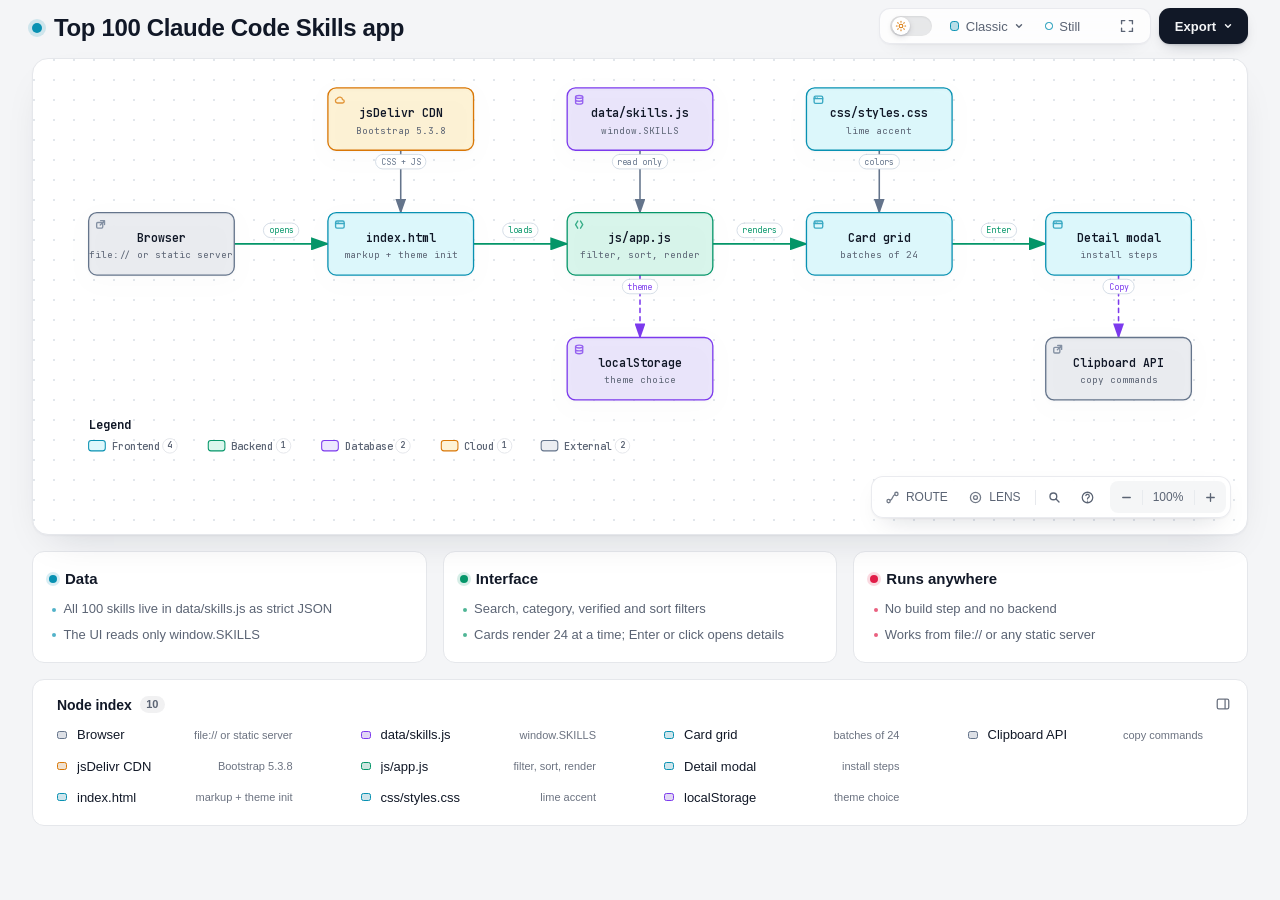
==== architecture-diagram.html @ cd24bef2 "Add Top 100 Claude Code Skills catalog Static, searchable Bootstrap 5.3 catalog of 100 verified Clau" ====
<!DOCTYPE html>
<html lang="en" data-theme="dark" data-preset="classic">
<head>
  <meta charset="UTF-8">
  <meta name="viewport" content="width=device-width, initial-scale=1.0">
  <meta name="generator" content="archify 3.1.0">
  <meta name="archify-reader-contract" content="declared-wide-v1">
  <title>Top 100 Claude Code Skills app Diagram</title>
  <script>
    // Resolve the theme before first paint so light-preference users don't
    // see a dark flash. The toolbar script below re-applies with UI state.
    (function () {
      try {
        var theme = null;
        try {
          var param = new URLSearchParams(window.location.search).get('theme');
          if (param === 'light' || param === 'dark') theme = param;
          if (new URLSearchParams(window.location.search).get('embed') === '1') {
            document.documentElement.setAttribute('data-embed', 'true');
          }
          if (new URLSearchParams(window.location.search).get('present') === '1') {
            document.documentElement.setAttribute('data-present', 'true');
          }
        } catch (_) {}
        if (!theme) {
          try { theme = localStorage.getItem('archify-theme'); } catch (_) {}
        }
        if (theme !== 'light' && theme !== 'dark') {
          theme = window.matchMedia('(prefers-color-scheme: light)').matches ? 'light' : 'dark';
        }
        document.documentElement.setAttribute('data-theme', theme);
      } catch (_) {}
    })();
  </script>
  <style id="archify-fonts">
/*
JetBrains Mono variable WOFF2 subsets from Google Fonts service revision v24.
These fixed bytes are shared by the viewer and its SVG/raster exports.
No local() source: an installed copy must not override the bundled font.
Uncovered characters (including CJK) still use the system fallback stack.
Upstream: https://github.com/JetBrains/JetBrainsMono

cyrillic-ext    1664 bytes  sha256 9343de2ca5d9549f792e7962375af8efb0f320c7643bfd36c884b5a30e5c396f
cyrillic        8892 bytes  sha256 4995a9a43ac659ec32fcd8b463755cd6a07b31a6e6b3894a6a153b661cf490e2
greek           6800 bytes  sha256 49c3da6c9a2b279b0f1f860f5cfb1f5dc38d88a5c7be9c9b1837bbc4e3db6111
vietnamese      5872 bytes  sha256 d44eb1936043a56038eb02dd70b243f379bef65783f94ec12f277550720411f1
latin-ext      11596 bytes  sha256 9c38cb2d0d2d93c1ee6e21fa78db76f13ea7e15e15cc64214c7ca89b6aaa35c4
latin          31340 bytes  sha256 2c32b9b3ee358c119e210f6f5195f9bd34894d78a785ff2e95d60e718e400af4

Copyright 2020 The JetBrains Mono Project Authors (https://github.com/JetBrains/JetBrainsMono)

This Font Software is licensed under the SIL Open Font License, Version 1.1.
This license is copied below, and is also available with a FAQ at:
https://openfontlicense.org


-----------------------------------------------------------
SIL OPEN FONT LICENSE Version 1.1 - 26 February 2007
-----------------------------------------------------------

PREAMBLE
The goals of the Open Font License (OFL) are to stimulate worldwide
development of collaborative font projects, to support the font creation
efforts of academic and linguistic communities, and to provide a free and
open framework in which fonts may be shared and improved in partnership
with others.

The OFL allows the licensed fonts to be used, studied, modified and
redistributed freely as long as they are not sold by themselves. The
fonts, including any derivative works, can be bundled, embedded,
redistributed and/or sold with any software provided that any reserved
names are not used by derivative works. The fonts and derivatives,
however, cannot be released under any other type of license. The
requirement for fonts to remain under this license does not apply
to any document created using the fonts or their derivatives.

DEFINITIONS
"Font Software" refers to the set of files released by the Copyright
Holder(s) under this license and clearly marked as such. This may
include source files, build scripts and documentation.

"Reserved Font Name" refers to any names specified as such after the
copyright statement(s).

"Original Version" refers to the collection of Font Software components as
distributed by the Copyright Holder(s).

"Modified Version" refers to any derivative made by adding to, deleting,
or substituting -- in part or in whole -- any of the components of the
Original Version, by changing formats or by porting the Font Software to a
new environment.

"Author" refers to any designer, engineer, programmer, technical
writer or other person who contributed to the Font Software.

PERMISSION & CONDITIONS
Permission is hereby granted, free of charge, to any person obtaining
a copy of the Font Software, to use, study, copy, merge, embed, modify,
redistribute, and sell modified and unmodified copies of the Font
Software, subject to the following conditions:

1) Neither the Font Software nor any of its individual components,
in Original or Modified Versions, may be sold by itself.

2) Original or Modified Versions of the Font Software may be bundled,
redistributed and/or sold with any software, provided that each copy
contains the above copyright notice and this license. These can be
included either as stand-alone text files, human-readable headers or
in the appropriate machine-readable metadata fields within text or
binary files as long as those fields can be easily viewed by the user.

3) No Modified Version of the Font Software may use the Reserved Font
Name(s) unless explicit written permission is granted by the corresponding
Copyright Holder. This restriction only applies to the primary font name as
presented to the users.

4) The name(s) of the Copyright Holder(s) or the Author(s) of the Font
Software shall not be used to promote, endorse or advertise any
Modified Version, except to acknowledge the contribution(s) of the
Copyright Holder(s) and the Author(s) or with their explicit written
permission.

5) The Font Software, modified or unmodified, in part or in whole,
must be distributed entirely under this license, and must not be
distributed under any other license. The requirement for fonts to
remain under this license does not apply to any document created
using the Font Software.

TERMINATION
This license becomes null and void if any of the above conditions are
not met.

DISCLAIMER
THE FONT SOFTWARE IS PROVIDED "AS IS", WITHOUT WARRANTY OF ANY KIND,
EXPRESS OR IMPLIED, INCLUDING BUT NOT LIMITED TO ANY WARRANTIES OF
MERCHANTABILITY, FITNESS FOR A PARTICULAR PURPOSE AND NONINFRINGEMENT
OF COPYRIGHT, PATENT, TRADEMARK, OR OTHER RIGHT. IN NO EVENT SHALL THE
COPYRIGHT HOLDER BE LIABLE FOR ANY CLAIM, DAMAGES OR OTHER LIABILITY,
INCLUDING ANY GENERAL, SPECIAL, INDIRECT, INCIDENTAL, OR CONSEQUENTIAL
DAMAGES, WHETHER IN AN ACTION OF CONTRACT, TORT OR OTHERWISE, ARISING
FROM, OUT OF THE USE OR INABILITY TO USE THE FONT SOFTWARE OR FROM
OTHER DEALINGS IN THE FONT SOFTWARE.
*/
    /* cyrillic-ext */
    @font-face { font-family: 'JetBrains Mono'; font-style: normal; font-weight: 400 800; font-display: swap;
      src: url([data-uri]) format('woff2');
      unicode-range: U+0460-052F, U+1C80-1C8A, U+20B4, U+2DE0-2DFF, U+A640-A69F, U+FE2E-FE2F; }
    /* cyrillic */
    @font-face { font-family: 'JetBrains Mono'; font-style: normal; font-weight: 400 800; font-display: swap;
      src: url([data-uri]) format('woff2');
      unicode-range: U+0301, U+0400-045F, U+0490-0491, U+04B0-04B1, U+2116; }
    /* greek */
    @font-face { font-family: 'JetBrains Mono'; font-style: normal; font-weight: 400 800; font-display: swap;
      src: url([data-uri]) format('woff2');
      unicode-range: U+0370-0377, U+037A-037F, U+0384-038A, U+038C, U+038E-03A1, U+03A3-03FF; }
    /* vietnamese */
    @font-face { font-family: 'JetBrains Mono'; font-style: normal; font-weight: 400 800; font-display: swap;
      src: url([data-uri]) format('woff2');
      unicode-range: U+0102-0103, U+0110-0111, U+0128-0129, U+0168-0169, U+01A0-01A1, U+01AF-01B0, U+0300-0301, U+0303-0304, U+0308-0309, U+0323, U+0329, U+1EA0-1EF9, U+20AB; }
    /* latin-ext */
    @font-face { font-family: 'JetBrains Mono'; font-style: normal; font-weight: 400 800; font-display: swap;
      src: url([data-uri]) format('woff2');
      unicode-range: U+0100-02BA, U+02BD-02C5, U+02C7-02CC, U+02CE-02D7, U+02DD-02FF, U+0304, U+0308, U+0329, U+1D00-1DBF, U+1E00-1E9F, U+1EF2-1EFF, U+2020, U+20A0-20AB, U+20AD-20C0, U+2113, U+2C60-2C7F, U+A720-A7FF; }
    /* latin */
    @font-face { font-family: 'JetBrains Mono'; font-style: normal; font-weight: 400 800; font-display: swap;
      src: url([data-uri]) format('woff2');
      unicode-range: U+0000-00FF, U+0131, U+0152-0153, U+02BB-02BC, U+02C6, U+02DA, U+02DC, U+0304, U+0308, U+0329, U+2000-206F, U+20AC, U+2122, U+2191, U+2193, U+2212, U+2215, U+FEFF, U+FFFD; }
  </style>
  <style>
    /* ==========================================================
       THEME VARIABLES — switch by toggling [data-theme] on <html>
       ========================================================== */
    :root,
    [data-theme="dark"] {
      --bg: #020617;
      --grid: #1e293b;
      --canvas-dot: rgba(148, 163, 184, 0.16);
      --text: #ffffff;
      --text-muted: #94a3b8;
      --text-dim: #475569;
      /* UI chrome and menu hints need more contrast than SVG .t-dim accents */
      --text-faint: #7d8da1;

      --panel: rgba(15, 23, 42, 0.5);
      --panel-border: #1e293b;
      --lane-fill: rgba(15, 23, 42, 0.22);
      --lane-stroke: #334155;

      --arrow: #94a3b8;
      --arrow-emphasis: #34d399;

      /* Opaque mask color used behind semi-transparent component fills
         so the arrows drawn underneath are properly hidden. */
      --mask: #0f172a;

      --frontend-fill:    rgba(8, 51, 68, 0.4);
      --frontend-stroke:  #22d3ee;
      --backend-fill:     rgba(6, 78, 59, 0.4);
      --backend-stroke:   #34d399;
      --database-fill:    rgba(76, 29, 149, 0.4);
      --database-stroke:  #a78bfa;
      --cloud-fill:       rgba(120, 53, 15, 0.3);
      --cloud-stroke:     #fbbf24;
      --security-fill:    rgba(136, 19, 55, 0.4);
      --security-stroke:  #fb7185;
      --messagebus-fill:  rgba(251, 146, 60, 0.3);
      --messagebus-stroke:#fb923c;
      --external-fill:    rgba(30, 41, 59, 0.5);
      --external-stroke:  #94a3b8;

      --toolbar-bg:       rgba(15, 23, 42, 0.8);
      --toolbar-border:   #334155;
      --toolbar-text:     #e2e8f0;
      --toolbar-hover:    rgba(15, 23, 42, 0.95);
      --toolbar-menu-bg:  #0f172a;
    }

    [data-theme="light"] {
      --bg: #f4f5f7;
      --grid: #e9edf2;
      --canvas-dot: #e2e7ec;
      --text: #111827;
      --text-muted: #5b6474;
      --text-dim: #9aa3b2;
      --text-faint: #6b7280;

      --panel: #ffffff;
      --panel-border: #e5e7eb;
      --lane-fill: rgba(248, 250, 252, 0.65);
      --lane-stroke: #cbd5e1;

      --arrow: #64748b;
      --arrow-emphasis: #059669;

      --mask: #ffffff;

      --frontend-fill: rgba(34, 211, 238, 0.15);
      --frontend-stroke: #0891b2;
      --backend-fill: rgba(52, 211, 153, 0.18);
      --backend-stroke: #059669;
      --database-fill: rgba(167, 139, 250, 0.2);
      --database-stroke: #7c3aed;
      --cloud-fill: rgba(251, 191, 36, 0.18);
      --cloud-stroke: #d97706;
      --security-fill: rgba(251, 113, 133, 0.15);
      --security-stroke: #e11d48;
      --messagebus-fill: rgba(251, 146, 60, 0.15);
      --messagebus-stroke: #ea580c;
      --external-fill: rgba(148, 163, 184, 0.18);
      --external-stroke: #64748b;

      --toolbar-bg:       rgba(255, 255, 255, 0.92);
      --toolbar-border:   #cbd5e1;
      --toolbar-text:     #334155;
      --toolbar-hover:    #ffffff;
      --toolbar-menu-bg:  #ffffff;
    }

    /* ==========================================================
       SIGNAL FLOW — an opt-in, motion-forward visual preset.
       The variables also target a standalone exported SVG, whose
       root carries data-preset and data-theme directly.
       ========================================================== */
    [data-preset="signal-flow"][data-theme="dark"] {
      --bg: #030711;
      --grid: #15233a;
      --panel: rgba(6, 14, 28, 0.78);
      --panel-border: #1d3350;
      --lane-fill: rgba(9, 22, 40, 0.5);
      --lane-stroke: #2c4564;
      --text: #f5fbff;
      --text-muted: #9eb0c7;
      --text-dim: #52667f;
      --text-faint: #7890ad;
      --mask: #07101e;
      --frontend-fill: rgba(6, 182, 212, 0.14);
      --frontend-stroke: #67e8f9;
      --backend-fill: rgba(16, 185, 129, 0.14);
      --backend-stroke: #5eead4;
      --database-fill: rgba(139, 92, 246, 0.16);
      --database-stroke: #c4b5fd;
      --cloud-fill: rgba(245, 158, 11, 0.13);
      --cloud-stroke: #fcd34d;
      --security-fill: rgba(244, 63, 94, 0.13);
      --security-stroke: #fda4af;
      --messagebus-fill: rgba(249, 115, 22, 0.13);
      --messagebus-stroke: #fdba74;
      --external-fill: rgba(71, 85, 105, 0.24);
      --external-stroke: #a5b4c7;
      --arrow: #7890ad;
      --arrow-emphasis: #2dd4bf;
      --toolbar-bg: rgba(7, 16, 30, 0.86);
      --toolbar-border: #29415f;
      --toolbar-menu-bg: #07101e;
    }

    [data-preset="signal-flow"][data-theme="light"] {
      --bg: #f4f9fc;
      --grid: #d4e5ee;
      --panel: rgba(255, 255, 255, 0.82);
      --panel-border: #bfd5e2;
      --lane-fill: rgba(232, 243, 248, 0.62);
      --lane-stroke: #a9c5d5;
      --text: #102638;
      --text-muted: #587287;
      --text-dim: #8aa2b4;
      --text-faint: #668397;
      --mask: #ffffff;
      --frontend-fill: rgba(6, 182, 212, 0.09);
      --frontend-stroke: #0789a1;
      --backend-fill: rgba(5, 150, 105, 0.09);
      --backend-stroke: #087f69;
      --database-fill: rgba(124, 58, 237, 0.09);
      --database-stroke: #7254c7;
      --cloud-fill: rgba(217, 119, 6, 0.08);
      --cloud-stroke: #b9670b;
      --security-fill: rgba(225, 29, 72, 0.08);
      --security-stroke: #c53a59;
      --messagebus-fill: rgba(234, 88, 12, 0.08);
      --messagebus-stroke: #c65f27;
      --external-fill: rgba(100, 116, 139, 0.1);
      --external-stroke: #607a8c;
      --arrow: #7b97aa;
      --arrow-emphasis: #0d9488;
    }

    /* ==========================================================
       BLUEPRINT — a review-first drafting preset for deployment,
       infrastructure, and technical design documentation. It keeps
       the same semantic palette and geometry while trading glow for
       precise grid contrast, squared materials, and drafting marks.
       ========================================================== */
    [data-preset="blueprint"][data-theme="dark"] {
      --bg: #06131f;
      --grid: #17425a;
      --panel: rgba(7, 27, 43, 0.9);
      --panel-border: #27627f;
      --lane-fill: rgba(10, 43, 66, 0.36);
      --lane-stroke: #34799a;
      --text: #e3f6ff;
      --text-muted: #91b8ca;
      --text-dim: #557e92;
      --text-faint: #739caf;
      --mask: #0a2031;
      --frontend-fill: rgba(26, 157, 193, 0.14);
      --frontend-stroke: #66d9ef;
      --backend-fill: rgba(31, 155, 124, 0.13);
      --backend-stroke: #69dfbd;
      --database-fill: rgba(120, 105, 196, 0.14);
      --database-stroke: #b4a8ff;
      --cloud-fill: rgba(197, 145, 43, 0.13);
      --cloud-stroke: #ffd166;
      --security-fill: rgba(199, 76, 104, 0.13);
      --security-stroke: #ff8da1;
      --messagebus-fill: rgba(207, 112, 49, 0.13);
      --messagebus-stroke: #ffad66;
      --external-fill: rgba(84, 119, 139, 0.18);
      --external-stroke: #a7cad9;
      --arrow: #78a3b7;
      --arrow-emphasis: #64dfc1;
      --toolbar-bg: rgba(7, 28, 45, 0.92);
      --toolbar-border: #34799a;
      --toolbar-text: #d8f3ff;
      --toolbar-hover: rgba(18, 58, 83, 0.95);
      --toolbar-menu-bg: #0a2031;
    }

    [data-preset="blueprint"][data-theme="light"] {
      --bg: #edf7fa;
      --grid: #b5d5e1;
      --panel: rgba(249, 253, 255, 0.94);
      --panel-border: #78aabd;
      --lane-fill: rgba(210, 232, 240, 0.42);
      --lane-stroke: #83b2c4;
      --text: #123344;
      --text-muted: #4e7486;
      --text-dim: #86a6b4;
      --text-faint: #668c9d;
      --mask: #f9fdff;
      --frontend-fill: rgba(8, 145, 178, 0.08);
      --frontend-stroke: #087f9c;
      --backend-fill: rgba(5, 128, 101, 0.08);
      --backend-stroke: #08755f;
      --database-fill: rgba(100, 75, 180, 0.08);
      --database-stroke: #6757a8;
      --cloud-fill: rgba(181, 120, 15, 0.08);
      --cloud-stroke: #a86609;
      --security-fill: rgba(190, 48, 80, 0.07);
      --security-stroke: #b32f50;
      --messagebus-fill: rgba(196, 81, 22, 0.07);
      --messagebus-stroke: #b65120;
      --external-fill: rgba(79, 112, 128, 0.08);
      --external-stroke: #506f7e;
      --arrow: #6d93a5;
      --arrow-emphasis: #087f69;
      --toolbar-bg: rgba(247, 252, 254, 0.94);
      --toolbar-border: #8ab5c5;
      --toolbar-text: #294f61;
      --toolbar-hover: #ffffff;
      --toolbar-menu-bg: #f9fdff;
    }

    /* ==========================================================
       EDITORIAL — a warm, publication-minded preset for design
       reviews, launch notes, and documentation. The diagram keeps
       the same semantic palette and exact geometry, but trades
       software chrome for paper, ink, ruled structure, and one
       restrained vermilion accent.
       ========================================================== */
    [data-preset="editorial"][data-theme="dark"] {
      --bg: #181611;
      --grid: #39342a;
      --panel: rgba(35, 31, 24, 0.96);
      --panel-border: #625a4a;
      --lane-fill: rgba(52, 46, 35, 0.46);
      --lane-stroke: #726957;
      --text: #f4eddf;
      --text-muted: #b9ae9b;
      --text-dim: #776e60;
      --text-faint: #9d917e;
      --mask: #231f18;
      --frontend-fill: rgba(43, 133, 142, 0.16);
      --frontend-stroke: #7fc6c7;
      --backend-fill: rgba(63, 132, 92, 0.16);
      --backend-stroke: #8fc29e;
      --database-fill: rgba(117, 91, 141, 0.17);
      --database-stroke: #c0a4d0;
      --cloud-fill: rgba(170, 119, 49, 0.16);
      --cloud-stroke: #d8ad68;
      --security-fill: rgba(157, 69, 65, 0.17);
      --security-stroke: #df9085;
      --messagebus-fill: rgba(174, 79, 42, 0.16);
      --messagebus-stroke: #df946f;
      --external-fill: rgba(126, 115, 96, 0.18);
      --external-stroke: #b8ad99;
      --arrow: #948978;
      --arrow-emphasis: #dd6b3d;
      --toolbar-bg: rgba(35, 31, 24, 0.92);
      --toolbar-border: #625a4a;
      --toolbar-text: #eee5d5;
      --toolbar-hover: #302a20;
      --toolbar-menu-bg: #231f18;
    }

    [data-preset="editorial"][data-theme="light"] {
      --bg: #f2eee5;
      --grid: #d8d0c2;
      --panel: rgba(251, 248, 241, 0.97);
      --panel-border: #c4b9a6;
      --lane-fill: rgba(229, 221, 207, 0.42);
      --lane-stroke: #b8aa94;
      --text: #242018;
      --text-muted: #6f6658;
      --text-dim: #a09788;
      --text-faint: #817767;
      --mask: #fbf8f1;
      --frontend-fill: rgba(31, 117, 126, 0.09);
      --frontend-stroke: #287e84;
      --backend-fill: rgba(42, 119, 75, 0.09);
      --backend-stroke: #397b53;
      --database-fill: rgba(105, 75, 130, 0.09);
      --database-stroke: #765d86;
      --cloud-fill: rgba(157, 103, 31, 0.1);
      --cloud-stroke: #9a671f;
      --security-fill: rgba(153, 58, 52, 0.09);
      --security-stroke: #9e463f;
      --messagebus-fill: rgba(182, 70, 27, 0.09);
      --messagebus-stroke: #ad4b25;
      --external-fill: rgba(101, 91, 75, 0.09);
      --external-stroke: #746b5e;
      --arrow: #8a806f;
      --arrow-emphasis: #bb4c23;
      --toolbar-bg: rgba(251, 248, 241, 0.94);
      --toolbar-border: #c4b9a6;
      --toolbar-text: #40392f;
      --toolbar-hover: #fffdf8;
      --toolbar-menu-bg: #fbf8f1;
    }

    * { margin: 0; padding: 0; box-sizing: border-box; }

    body {
      --archify-page-top: 2rem;
      font-family: -apple-system, BlinkMacSystemFont, 'Segoe UI', 'PingFang SC', 'Hiragino Sans GB', 'Microsoft YaHei', 'Noto Sans CJK SC', 'Noto Sans', Roboto, 'Helvetica Neue', Arial, sans-serif;
      -webkit-font-smoothing: antialiased;
      background: var(--bg);
      min-height: 100vh;
      padding: var(--archify-page-top) 2rem 2rem;
      color: var(--text);
      /* Theme surfaces change together; animating the page background leaves it
         visibly out of sync with the SVG and panel for the first 200ms. */
    }

    html[data-preset="signal-flow"] body {
      background-image:
        radial-gradient(circle at 18% -8%, rgba(34, 211, 238, 0.14), transparent 34rem),
        radial-gradient(circle at 92% 18%, rgba(139, 92, 246, 0.12), transparent 30rem);
      background-attachment: fixed;
    }
    html[data-preset="signal-flow"][data-theme="light"] body {
      background-image:
        radial-gradient(circle at 18% -8%, rgba(6, 182, 212, 0.12), transparent 34rem),
        radial-gradient(circle at 92% 18%, rgba(139, 92, 246, 0.08), transparent 30rem);
    }
    html[data-preset="blueprint"] body {
      background-image:
        linear-gradient(var(--grid) 1px, transparent 1px),
        linear-gradient(90deg, var(--grid) 1px, transparent 1px);
      background-size: 32px 32px;
      background-position: -1px -1px;
      background-attachment: fixed;
    }
    html[data-preset="editorial"] body {
      background-image:
        linear-gradient(90deg, transparent 0, transparent 5.4rem, color-mix(in srgb, var(--security-stroke) 18%, transparent) 5.4rem, color-mix(in srgb, var(--security-stroke) 18%, transparent) calc(5.4rem + 1px), transparent calc(5.4rem + 1px)),
        repeating-linear-gradient(0deg, transparent 0, transparent 31px, color-mix(in srgb, var(--grid) 36%, transparent) 31px, color-mix(in srgb, var(--grid) 36%, transparent) 32px);
      background-attachment: fixed;
    }

    /* Gallery/embed mode keeps the generated artifact as the source of truth
       while presenting only its diagram surface inside a proof card. */
    html[data-embed="true"] body {
      min-height: 0;
      padding: 0;
      overflow: hidden;
      background: var(--bg);
      background-image: none;
    }
    html[data-embed="true"] .toolbar,
    html[data-embed="true"] .header,
    html[data-embed="true"] .cards,
    html[data-embed="true"] .diagram-nav,
    html[data-embed="true"] .overview-map,
    html[data-embed="true"] .focus-chip,
    html[data-embed="true"] .route-probe,
    html[data-embed="true"] .semantic-lens,
    html[data-embed="true"] .diagram-guide,
    html[data-embed="true"] .node-finder,
    html[data-embed="true"] .node-outline { display: none !important; }
    html[data-embed="true"] .container { max-width: none; }
    html[data-embed="true"] .diagram-container {
      padding: 0.5rem;
      border: 0;
      border-radius: 0;
      box-shadow: none;
    }
    html[data-embed="true"] .diagram-container svg { min-width: 0; }

    /* Presentation Stage is a viewer-only layer: it gives the live diagram
       the viewport while keeping guided views, theme, focus, and exports real.
       Embed mode wins when both query parameters are present. */
    html[data-present="true"]:not([data-embed="true"]) body {
      --archify-page-top: 1rem;
      height: 100dvh;
      min-height: 0;
      padding: 1rem;
      overflow: hidden;
    }
    html[data-present="true"]:not([data-embed="true"]) .container {
      display: flex;
      flex-direction: column;
      gap: 0.75rem;
      width: 100%;
      max-width: none;
      height: calc(100dvh - 2rem);
    }
    html[data-present="true"]:not([data-embed="true"]) .header {
      flex: none;
      min-width: 0;
      margin: 0;
      padding-right: 23rem;
    }
    html[data-present="true"]:not([data-embed="true"]) .header-row { margin-bottom: 0.25rem; }
    html[data-present="true"]:not([data-embed="true"]) .subtitle {
      overflow: hidden;
      text-overflow: ellipsis;
      white-space: nowrap;
    }

    html[data-present="true"]:not([data-embed="true"]) .diagram-container {
      display: flex;
      flex: 1 1 auto;
      align-items: center;
      justify-content: center;
      min-height: 0;
      padding: 0.75rem;
      padding-bottom: calc(0.75rem + var(--archify-nav-reserve));
    }
    html[data-present="true"]:not([data-embed="true"]) .diagram-container > svg {
      flex: 1 1 auto;
      height: 100%;
      min-height: 0;
      width: 100%;
      min-width: 0;
    }
    html[data-present="true"]:not([data-embed="true"]) .cards { display: none; }
    html[data-present="true"]:not([data-embed="true"]) #btn-present {
      border-color: var(--frontend-stroke);
      color: var(--frontend-stroke);
    }

    /* The reader owns only the outer scale. Compact automatic sequences fit at
       their authored text size or larger. Long sequences and waterfall rows
       favor reading width and page scroll; other diagrams keep height fitting.
       Small automatic canvases retain a modest scale inside a usable shell.
       Every strategy preserves the authored SVG/viewBox and semantic geometry. */
    .container {
      width: 100%;
      max-width: var(--archify-reader-width, 1440px);
      margin: 0 auto;
    }
    html[data-reader-area="true"] .diagram-container {
      min-height: var(--archify-diagram-min-height);
      display: flex;
      align-items: center;
    }
    html[data-reader-area="true"] .diagram-container > svg { flex-shrink: 0; }
    /* The original SVG legend can use the outer corner while the capped or fitted
       diagram stays centered. The container still clips all outer paint. */
    .diagram-container:has([data-reader-legend-corner]) > svg { overflow: visible; }
    .diagram-container [data-reader-legend-corner] {
      transform-origin: 0 0;
      transform-box: view-box;
      transform: var(--archify-reader-legend-transform);
    }
    html[data-reader-narrow="true"]:not([data-present="true"]) .diagram-container > svg {
      min-width: 0;
      max-width: var(--archify-diagram-max-width);
      margin-inline: auto;
    }
    @media (min-width: 768px) and (max-height: 920px) {
      .header { margin-bottom: 1rem; }
      .diagram-container { padding: 1rem; }
      .cards { margin-top: 1rem; }
      .card { padding: 1rem; }
    }

    .header { margin-bottom: 1.5rem; padding-right: 29.5rem; }

    html[data-preset="signal-flow"] .header,
    html[data-preset="blueprint"] .header,
    html[data-preset="editorial"] .header { padding-right: 29.5rem; }

    .header-row {
      display: flex;
      align-items: center;
      gap: 0.75rem;
      min-height: 2.75rem;
      margin-bottom: 0.25rem;
    }

    .pulse-dot {
      flex: none;
      width: 10px;
      height: 10px;
      background: var(--frontend-stroke);
      border-radius: 50%;
      box-shadow: 0 0 0 4px color-mix(in srgb, var(--frontend-stroke) 16%, transparent);
      animation: none;
    }

    html[data-motion-capable="true"] .pulse-dot { animation: pulse 2s infinite; }

    @keyframes pulse {
      0%, 100% { opacity: 1; }
      50% { opacity: 0.5; }
    }

    h1 {
      font-size: 1.5rem;
      font-weight: 650;
      line-height: 1.25;
      letter-spacing: -0.015em;
    }

    .subtitle {
      color: var(--text-muted);
      font-size: 0.875rem;
      line-height: 1.55;
      margin-left: 1.375rem;
    }

    html[data-preset="signal-flow"] .header-row::after {
      content: attr(data-preset-badge-signal-flow);
      flex: none;
      margin-left: 0.25rem;
      color: var(--frontend-stroke);
      border: 1px solid var(--frontend-stroke);
      border-radius: 999px;
      padding: 0.28rem 0.6rem;
      font-size: 0.625rem;
      letter-spacing: 0.12em;
      opacity: 0.82;
      box-shadow: 0 0 20px rgba(34, 211, 238, 0.12);
      white-space: nowrap;
    }

    html[data-preset="blueprint"] .pulse-dot {
      width: 10px;
      height: 10px;
      border: 1px solid var(--frontend-stroke);
      border-radius: 1px;
      background: transparent;
      box-shadow: inset 0 0 0 2px var(--bg);
      transform: rotate(45deg);
      animation: none;
    }
    html[data-preset="blueprint"] .header-row::after {
      content: attr(data-preset-badge-blueprint);
      flex: none;
      margin-left: 0.25rem;
      padding: 0.28rem 0.55rem;
      border-top: 1px solid var(--frontend-stroke);
      border-bottom: 1px solid var(--frontend-stroke);
      color: var(--frontend-stroke);
      font-size: 0.5625rem;
      font-weight: 700;
      letter-spacing: 0.14em;
      white-space: nowrap;
    }

    html[data-preset="editorial"] h1,
    html[data-preset="editorial"] .card h3 {
      font-family: Georgia, 'Times New Roman', 'Songti SC', STSong, serif;
      letter-spacing: -0.02em;
    }
    html[data-preset="editorial"] h1 { font-size: 1.72rem; font-weight: 600; }
    html[data-preset="editorial"] .pulse-dot {
      width: 9px;
      height: 9px;
      border: 1px solid var(--arrow-emphasis);
      border-radius: 0;
      background: var(--arrow-emphasis);
      box-shadow: 0 0 0 3px color-mix(in srgb, var(--arrow-emphasis) 14%, transparent);
      transform: rotate(45deg);
      animation: none;
    }
    html[data-preset="editorial"] .header-row::after {
      content: attr(data-preset-badge-editorial);
      flex: none;
      margin-left: 0.25rem;
      padding: 0.32rem 0 0.24rem;
      border-bottom: 2px solid var(--arrow-emphasis);
      color: var(--arrow-emphasis);
      font-family: Georgia, 'Times New Roman', serif;
      font-size: 0.625rem;
      font-style: italic;
      font-weight: 600;
      letter-spacing: 0.08em;
      white-space: nowrap;
    }

    .diagram-container {
      --archify-nav-reserve: 0px;
      background: var(--panel);
      border-radius: 1rem;
      border: 1px solid var(--panel-border);
      box-shadow: 0 1px 2px rgba(15, 23, 42, 0.04), 0 16px 40px -20px rgba(15, 23, 42, 0.18);
      padding: 1.5rem;
      padding-bottom: calc(1.5rem + var(--archify-nav-reserve));
      overflow: hidden;
      position: relative;
    }

    html[data-preset="signal-flow"] .diagram-container {
      position: relative;
      overflow: hidden;
      background: linear-gradient(180deg, rgba(8, 20, 38, 0.82), rgba(3, 8, 18, 0.94));
      box-shadow: inset 0 1px 0 rgba(255, 255, 255, 0.04), 0 28px 80px rgba(0, 0, 0, 0.34);
    }
    html[data-preset="signal-flow"][data-theme="light"] .diagram-container {
      background: linear-gradient(180deg, rgba(255, 255, 255, 0.9), rgba(237, 246, 250, 0.94));
      box-shadow: inset 0 1px 0 rgba(255, 255, 255, 0.72), 0 24px 60px rgba(45, 78, 99, 0.12);
    }
    html[data-preset="blueprint"] .diagram-container {
      border-color: var(--panel-border);
      border-radius: 0.35rem;
      background: var(--panel);
      box-shadow:
        inset 0 0 0 1px color-mix(in srgb, var(--panel-border) 34%, transparent),
        0 18px 48px rgba(0, 0, 0, 0.16);
    }
    html[data-preset="blueprint"] .diagram-container::after {
      content: "";
      position: absolute;
      z-index: 10;
      inset: 0.7rem;
      pointer-events: none;
      background:
        linear-gradient(var(--frontend-stroke), var(--frontend-stroke)) left top / 1.35rem 1px no-repeat,
        linear-gradient(var(--frontend-stroke), var(--frontend-stroke)) left top / 1px 1.35rem no-repeat,
        linear-gradient(var(--frontend-stroke), var(--frontend-stroke)) right top / 1.35rem 1px no-repeat,
        linear-gradient(var(--frontend-stroke), var(--frontend-stroke)) right top / 1px 1.35rem no-repeat,
        linear-gradient(var(--frontend-stroke), var(--frontend-stroke)) left bottom / 1.35rem 1px no-repeat,
        linear-gradient(var(--frontend-stroke), var(--frontend-stroke)) left bottom / 1px 1.35rem no-repeat,
        linear-gradient(var(--frontend-stroke), var(--frontend-stroke)) right bottom / 1.35rem 1px no-repeat,
        linear-gradient(var(--frontend-stroke), var(--frontend-stroke)) right bottom / 1px 1.35rem no-repeat;
      opacity: 0.58;
    }
    html[data-preset="editorial"] .diagram-container {
      overflow: hidden;
      border-color: var(--panel-border);
      border-radius: 0.38rem;
      background:
        linear-gradient(90deg, color-mix(in srgb, var(--security-fill) 58%, transparent), transparent 12%),
        var(--panel);
      box-shadow:
        0 1px 0 color-mix(in srgb, var(--text) 6%, transparent),
        0 18px 48px color-mix(in srgb, #000 19%, transparent);
    }
    html[data-preset="editorial"] .diagram-container::after {
      position: absolute;
      z-index: 10;
      top: 0.72rem;
      right: 1.25rem;
      padding: 0.2rem 0.52rem;
      border: 1px solid var(--panel-border);
      background: var(--panel);
      color: var(--arrow-emphasis);
      content: attr(data-preset-badge-editorial-plate);
      font-family: Georgia, 'Times New Roman', serif;
      font-size: 0.52rem;
      font-style: italic;
      font-weight: 600;
      letter-spacing: 0.09em;
      pointer-events: none;
    }
    html[data-embed="true"][data-preset="editorial"] .diagram-container::after { display: none; }
    html[data-motion-capable="true"][data-preset="signal-flow"][data-ambient-entry="running"] .diagram-container::before {
      content: "";
      position: absolute;
      inset: 0;
      pointer-events: none;
      background: linear-gradient(115deg, transparent 28%, rgba(103, 232, 249, 0.035) 48%, transparent 68%);
      transform: translateX(-70%);
      animation: archify-signal-scan 4.8s ease-in-out 1 both;
    }

    /* Motion Governor gives the reader a real static state and gives the
       strongest semantic action the only motion budget. Atmosphere resets to
       its authored base instead of freezing mid-cycle. Static artifacts never
       start a decorative pulse or scan. */
    html:not([data-motion-capable="true"]) svg[data-animation="trace"] [data-animate] {
      animation: none !important;
    }
    html:not([data-motion-capable="true"]) svg[data-animation="trace"] [data-graph-role="automatic-crossover"]:has(> [data-animate="edge"]) > [data-graph-role="automatic-crossover-underlay"] {
      animation: none !important;
    }
    html[data-motion="still"] .pulse-dot,
    html[data-motion="still"] .diagram-container::before,
    html[data-motion="still"] svg[data-animation="trace"] [data-animate],
    html[data-motion-owner] .pulse-dot,
    html[data-motion-owner] .diagram-container::before,
    html[data-motion-owner] svg[data-animation="trace"] [data-animate],
    html[data-embed="true"] .pulse-dot,
    html[data-embed="true"] .diagram-container::before,
    html[data-share-playback="true"] .pulse-dot,
    html[data-share-playback="true"] .diagram-container::before,
    html[data-document-hidden="true"] .pulse-dot,
    html[data-document-hidden="true"] .diagram-container::before,
    html[data-document-hidden="true"] svg[data-animation="trace"] [data-animate],
    html[data-motion="still"] svg[data-animation="trace"] [data-graph-role="automatic-crossover"]:has(> [data-animate="edge"]) > [data-graph-role="automatic-crossover-underlay"],
    html[data-motion-owner] svg[data-animation="trace"] [data-graph-role="automatic-crossover"]:has(> [data-animate="edge"]) > [data-graph-role="automatic-crossover-underlay"],
    html[data-embed="true"] svg[data-animation="trace"] [data-graph-role="automatic-crossover"]:has(> [data-animate="edge"]) > [data-graph-role="automatic-crossover-underlay"],
    html[data-share-playback="true"] svg[data-animation="trace"] [data-graph-role="automatic-crossover"]:has(> [data-animate="edge"]) > [data-graph-role="automatic-crossover-underlay"],
    html[data-document-hidden="true"] svg[data-animation="trace"] [data-graph-role="automatic-crossover"]:has(> [data-animate="edge"]) > [data-graph-role="automatic-crossover-underlay"] {
      animation: none !important;
    }
    html[data-motion="still"] .diagram-container::before,
    html[data-motion-owner] .diagram-container::before,
    html[data-embed="true"] .diagram-container::before,
    html[data-share-playback="true"] .diagram-container::before {
      opacity: 0;
    }
    html[data-motion="still"] .intent-trace-flow,
    html[data-motion="still"] .route-probe-flow,
    html[data-motion="still"] .route-journey-flow,
    html[data-motion="still"] .semantic-lens-flow,
    html[data-motion="still"] .diagram-guide,
    html[data-motion="still"] .overview-map-live,
    html[data-document-hidden="true"] .intent-trace-flow,
    html[data-document-hidden="true"] .route-probe-flow,
    html[data-document-hidden="true"] .route-journey-flow,
    html[data-document-hidden="true"] .semantic-lens-flow,
    html[data-document-hidden="true"] .diagram-guide,
    html[data-document-hidden="true"] .overview-map-live {
      animation: none !important;
    }

    html[data-motion="still"] .intent-trace-flow,
    html[data-motion="still"] .route-probe-flow {
      stroke-dasharray: none;
      stroke-dashoffset: 0;
      opacity: 0.72;
    }
    html[data-motion="still"] .route-journey-overlay,
    html[data-document-hidden="true"] .route-journey-overlay { display: none !important; }
    html[data-motion="still"] .relationship-pulse-overlay { display: none !important; }

    html[data-motion="still"] svg [data-node-id],
    html[data-motion="still"] svg [data-edge-from],
    html[data-motion="still"] svg [data-detail],
    html[data-motion="still"] svg [data-detail-anchor],
    html[data-motion="still"] svg [data-legend-hit],
    html[data-motion="still"] svg {
      transition: none !important;
    }

    svg {
      font-family: 'JetBrains Mono', ui-monospace, SFMono-Regular, Menlo, Consolas, 'DejaVu Sans Mono', 'Liberation Mono', 'Noto Sans Mono CJK SC', 'PingFang SC', 'Hiragino Sans GB', 'Microsoft YaHei', monospace;
      width: 100%;
      min-width: min(900px, 100%);
      display: block;
      transform-origin: 0 0;
      transition: transform 0.18s ease;
    }

    .diagram-container.is-camera-moving svg {
      transition: transform 0.42s cubic-bezier(0.22, 1, 0.36, 1);
    }
    .diagram-container.is-camera-transaction svg { transition: none; }
    .diagram-container.is-pannable { cursor: grab; }
    .diagram-container.is-panning { cursor: grabbing; user-select: none; }
    .diagram-container.is-panning svg { transition: none; }

    .diagram-nav {
      position: absolute;
      right: 1rem;
      bottom: 1rem;
      z-index: 12;
      translate: 0 calc(-1 * var(--archify-dock-lift, 0px));
      display: inline-flex;
      align-items: center;
      max-width: calc(100% - 2rem);
      padding: 0.25rem;
      gap: 0.0625rem;
      overflow-x: auto;
      border: 1px solid color-mix(in srgb, var(--panel-border) 80%, transparent);
      border-radius: 0.75rem;
      background: color-mix(in srgb, var(--panel) 84%, transparent);
      box-shadow: 0 1px 2px rgba(15, 23, 42, 0.05), 0 10px 28px -14px rgba(15, 23, 42, 0.28);
      backdrop-filter: blur(14px) saturate(1.2);
      scrollbar-width: none;
    }
    .diagram-nav::-webkit-scrollbar { display: none; }
    .diagram-nav button,
    .focus-chip button {
      border: 0;
      background: transparent;
      color: var(--toolbar-text);
      font: inherit;
      cursor: pointer;
    }
    .diagram-nav button {
      min-width: 2rem;
      height: 2rem;
      padding: 0 0.4rem;
      border-radius: 0.5rem;
      color: var(--text-muted);
      font-size: 0.75rem;
      font-weight: 500;
      letter-spacing: 0;
      transition: background 0.15s, color 0.15s;
    }
    .diagram-nav button:hover,
    .diagram-nav button:focus-visible {
      color: var(--text);
      background: color-mix(in srgb, var(--text) 6%, transparent);
    }
    .diagram-nav button:hover,
    .diagram-nav button:focus-visible,
    .focus-chip button:hover,
    .focus-chip button:focus-visible { background: var(--toolbar-hover); }
    .diagram-nav button:focus-visible,
    .focus-chip button:focus-visible {
      outline: 2px solid var(--frontend-stroke);
      outline-offset: 1px;
    }
    .diagram-nav button:disabled { opacity: 0.38; cursor: default; }
    /* The Guide stays on the ? shortcut; Map only earns dock space once the
       reader has zoomed past the full diagram (or opened it from the keyboard). */
    .diagram-nav button[hidden] { display: none; }
    .diagram-container:not(.is-pannable) #btn-overview-map:not([data-radar-requested]):not(:focus) { display: none; }
    .diagram-nav button:disabled:hover { background: transparent; }
    .diagram-nav #btn-route-probe,
    .diagram-nav #btn-overview-map,
    .diagram-nav #btn-semantic-lens {
      min-width: auto;
      padding-inline: 0.6rem;
      color: var(--text-muted);
      font-weight: 500;
    }
    .diagram-nav #btn-node-finder,
    .diagram-nav [data-view="out"] {
      position: relative;
      margin-left: 0.375rem;
    }
    .diagram-nav #btn-node-finder::before,
    .diagram-nav [data-view="out"]::before {
      position: absolute;
      top: 0.55rem;
      bottom: 0.55rem;
      left: -0.19rem;
      width: 1px;
      background: color-mix(in srgb, var(--panel-border) 90%, transparent);
      content: "";
      pointer-events: none;
    }
    .diagram-nav-icon {
      display: block;
      width: 0.95rem;
      height: 0.95rem;
      margin: auto;
      background: currentColor;
      -webkit-mask-position: center;
      -webkit-mask-repeat: no-repeat;
      -webkit-mask-size: contain;
      mask-position: center;
      mask-repeat: no-repeat;
      mask-size: contain;
    }
    .diagram-nav-icon.find {
      -webkit-mask-image: url("data:image/svg+xml,%3Csvg xmlns='http://www.w3.org/2000/svg' viewBox='0 0 20 20'%3E%3Ccircle cx='8.5' cy='8.5' r='4.5' fill='none' stroke='black' stroke-width='1.8'/%3E%3Cpath d='m12 12 4 4' fill='none' stroke='black' stroke-width='1.8' stroke-linecap='round'/%3E%3C/svg%3E");
      mask-image: url("data:image/svg+xml,%3Csvg xmlns='http://www.w3.org/2000/svg' viewBox='0 0 20 20'%3E%3Ccircle cx='8.5' cy='8.5' r='4.5' fill='none' stroke='black' stroke-width='1.8'/%3E%3Cpath d='m12 12 4 4' fill='none' stroke='black' stroke-width='1.8' stroke-linecap='round'/%3E%3C/svg%3E");
    }
    .diagram-nav-icon.guide {
      -webkit-mask-image: url("data:image/svg+xml,%3Csvg xmlns='http://www.w3.org/2000/svg' viewBox='0 0 20 20'%3E%3Ccircle cx='10' cy='10' r='7' fill='none' stroke='black' stroke-width='1.7'/%3E%3Cpath d='M7.8 7.3a2.4 2.4 0 014.6.9c0 1.8-2.4 2-2.4 3.7M10 14.9h.01' fill='none' stroke='black' stroke-width='1.7' stroke-linecap='round'/%3E%3C/svg%3E");
      mask-image: url("data:image/svg+xml,%3Csvg xmlns='http://www.w3.org/2000/svg' viewBox='0 0 20 20'%3E%3Ccircle cx='10' cy='10' r='7' fill='none' stroke='black' stroke-width='1.7'/%3E%3Cpath d='M7.8 7.3a2.4 2.4 0 014.6.9c0 1.8-2.4 2-2.4 3.7M10 14.9h.01' fill='none' stroke='black' stroke-width='1.7' stroke-linecap='round'/%3E%3C/svg%3E");
    }
    .diagram-nav-icon.minus {
      -webkit-mask-image: url("data:image/svg+xml,%3Csvg xmlns='http://www.w3.org/2000/svg' viewBox='0 0 20 20'%3E%3Cpath d='M5 10h10' fill='none' stroke='black' stroke-width='1.8' stroke-linecap='round'/%3E%3C/svg%3E");
      mask-image: url("data:image/svg+xml,%3Csvg xmlns='http://www.w3.org/2000/svg' viewBox='0 0 20 20'%3E%3Cpath d='M5 10h10' fill='none' stroke='black' stroke-width='1.8' stroke-linecap='round'/%3E%3C/svg%3E");
    }
    .diagram-nav-icon.plus {
      -webkit-mask-image: url("data:image/svg+xml,%3Csvg xmlns='http://www.w3.org/2000/svg' viewBox='0 0 20 20'%3E%3Cpath d='M10 5v10M5 10h10' fill='none' stroke='black' stroke-width='1.8' stroke-linecap='round'/%3E%3C/svg%3E");
      mask-image: url("data:image/svg+xml,%3Csvg xmlns='http://www.w3.org/2000/svg' viewBox='0 0 20 20'%3E%3Cpath d='M10 5v10M5 10h10' fill='none' stroke='black' stroke-width='1.8' stroke-linecap='round'/%3E%3C/svg%3E");
    }
    .diagram-nav [data-view="reset"] {
      display: inline-flex;
      align-items: center;
      justify-content: center;
      gap: 0.2rem;
      min-width: 3.1rem;
      padding-inline: 0.35rem;
    }
    .diagram-nav [data-view="reset"][data-detail-visible] {
      min-width: 3.8rem;
    }
    .diagram-nav-detail {
      color: color-mix(in srgb, var(--toolbar-text) 52%, transparent);
      font-size: 0.44rem;
      font-weight: 700;
      line-height: 1;
      letter-spacing: 0.07em;
    }
    .diagram-nav-percent {
      color: var(--text-muted);
      font-size: 0.75rem;
      font-weight: 500;
      font-variant-numeric: tabular-nums;
      line-height: 1;
    }
    /* Mode buttons carry a small glyph so the dock reads as one icon language. */
    .diagram-nav #btn-route-probe,
    .diagram-nav #btn-overview-map,
    .diagram-nav #btn-semantic-lens {
      display: inline-flex;
      align-items: center;
      gap: 0.375rem;
      padding-inline: 0.55rem 0.65rem;
    }
    .diagram-nav #btn-route-probe::before,
    .diagram-nav #btn-overview-map::before,
    .diagram-nav #btn-semantic-lens::before {
      flex: none;
      width: 0.95rem;
      height: 0.95rem;
      background: currentColor;
      content: "";
      opacity: 0.85;
      -webkit-mask: var(--nav-glyph) center / contain no-repeat;
      mask: var(--nav-glyph) center / contain no-repeat;
    }
    .diagram-nav #btn-route-probe { --nav-glyph: url("data:image/svg+xml,%3Csvg xmlns='http://www.w3.org/2000/svg' viewBox='0 0 20 20'%3E%3Cg fill='none' stroke='black' stroke-width='1.7' stroke-linecap='round'%3E%3Ccircle cx='4.8' cy='14.8' r='2.2'/%3E%3Ccircle cx='15.2' cy='5.2' r='2.2'/%3E%3Cpath d='M6.9 13.9c3.8-1.4 2.6-6.3 6.2-7.8'/%3E%3C/g%3E%3C/svg%3E"); }
    .diagram-nav #btn-overview-map { --nav-glyph: url("data:image/svg+xml,%3Csvg xmlns='http://www.w3.org/2000/svg' viewBox='0 0 20 20'%3E%3Cg fill='none' stroke='black' stroke-width='1.7' stroke-linejoin='round'%3E%3Cpath d='M2.8 5.4 7.4 3.5l5.2 2 4.6-1.9v11l-4.6 1.9-5.2-2-4.6 1.9z'/%3E%3Cpath d='M7.4 3.5v11M12.6 5.5v11'/%3E%3C/g%3E%3C/svg%3E"); }
    .diagram-nav #btn-semantic-lens { --nav-glyph: url("data:image/svg+xml,%3Csvg xmlns='http://www.w3.org/2000/svg' viewBox='0 0 20 20'%3E%3Cg fill='none' stroke='black' stroke-width='1.7'%3E%3Ccircle cx='10' cy='10' r='6.8'/%3E%3Ccircle cx='10' cy='10' r='2.6'/%3E%3C/g%3E%3C/svg%3E"); }
    /* Zoom out / level / zoom in join into one stepper well. */
    .diagram-nav [data-view="out"],
    .diagram-nav [data-view="reset"],
    .diagram-nav [data-view="in"] {
      position: relative;
      border-radius: 0;
      background: color-mix(in srgb, var(--panel-border) 38%, transparent);
    }
    .diagram-nav [data-view="out"] { margin-left: 0.375rem; border-radius: 0.5rem 0 0 0.5rem; }
    .diagram-nav [data-view="out"]::before { display: none; }
    .diagram-nav [data-view="reset"],
    .diagram-nav [data-view="in"] { margin-left: -0.0625rem; }
    .diagram-nav [data-view="in"] { border-radius: 0 0.5rem 0.5rem 0; }
    .diagram-nav [data-view="reset"]::after,
    .diagram-nav [data-view="in"]::after {
      position: absolute;
      top: 0.55rem;
      bottom: 0.55rem;
      left: 0;
      width: 1px;
      background: color-mix(in srgb, var(--panel-border) 75%, transparent);
      content: "";
      pointer-events: none;
    }
    .diagram-nav [data-view="out"]:hover,
    .diagram-nav [data-view="reset"]:hover,
    .diagram-nav [data-view="in"]:hover { background: color-mix(in srgb, var(--panel-border) 60%, transparent); }
    .diagram-nav [data-view="out"]:disabled,
    .diagram-nav [data-view="in"]:disabled { opacity: 1; color: color-mix(in srgb, var(--text-muted) 40%, transparent); }
    .diagram-nav [data-view="out"]:disabled:hover,
    .diagram-nav [data-view="in"]:disabled:hover { background: color-mix(in srgb, var(--panel-border) 38%, transparent); }
    .diagram-nav [data-view="reset"] { min-width: 3.25rem; }
    .diagram-container[data-camera-indicator="true"] .diagram-nav-detail,
    .diagram-container[data-camera-indicator="true"] .diagram-nav-percent { color: var(--frontend-stroke); }
    .diagram-nav #btn-diagram-guide[aria-expanded="true"] {
      color: var(--cloud-stroke);
      background: var(--toolbar-hover);
    }

    /* Semantic Radar is a deliberately simplified, viewer-only overview. It
       uses authored node bounds and the live camera viewport rather than
       cloning the canonical SVG, so IDs, filters, animation, and export state
       stay singular and deterministic. */
    .overview-map {
      position: absolute;
      right: 1rem;
      bottom: calc(4.15rem + var(--archify-nav-reserve));
      z-index: 12;
      width: 11.25rem;
      overflow: hidden;
      border: 1px solid color-mix(in srgb, var(--frontend-stroke) 52%, var(--toolbar-border));
      border-radius: 0.78rem;
      background: var(--toolbar-menu-bg);
      color: var(--toolbar-text);
      box-shadow: 0 16px 42px rgba(0, 0, 0, 0.3);
      backdrop-filter: blur(16px);
      font-size: 0.625rem;
    }
    .overview-map[hidden] { display: none; }
    .overview-map[data-docked="true"] {
      position: fixed;
      right: var(--archify-radar-right, 1rem);
      top: var(--archify-radar-top, 1rem);
      bottom: auto;
    }
    .overview-map[data-docked="true"][data-dock-side="left"] {
      right: auto;
      left: var(--archify-radar-left, 1rem);
    }
    html[data-preset="blueprint"] .overview-map { border-radius: 0.28rem; }
    .overview-map-head {
      display: grid;
      grid-template-columns: auto minmax(0, 1fr) auto;
      align-items: center;
      gap: 0.45rem;
      min-height: 2.25rem;
      padding: 0.42rem 0.48rem 0.38rem 0.55rem;
      border-bottom: 1px solid var(--toolbar-border);
      background: linear-gradient(110deg, color-mix(in srgb, var(--frontend-fill) 45%, transparent), transparent 68%);
      cursor: grab;
      touch-action: none;
      user-select: none;
    }
    .overview-map[data-panel-dragging="true"] .overview-map-head { cursor: grabbing; }
    .overview-map[data-placement-invalid="true"] {
      border-color: var(--security-stroke);
      box-shadow: 0 0 0 2px color-mix(in srgb, var(--security-stroke) 34%, transparent), 0 16px 42px rgba(0, 0, 0, 0.3);
    }
    .overview-map[data-compact="true"] {
      width: 7.4rem;
    }
    .overview-map[data-compact="true"] .overview-map-head {
      grid-template-columns: minmax(0, 1fr) auto;
      gap: 0.24rem;
      min-height: 1.5rem;
      padding: 0.05rem 0.16rem 0.05rem 0.32rem;
      border-bottom: 0;
    }
    .overview-map[data-compact="true"] .overview-map-live,
    .overview-map[data-compact="true"] .overview-map-copy,
    .overview-map[data-compact="true"] .overview-map-surface,
    .overview-map[data-compact="true"] .overview-map-hint {
      display: none;
    }
    .overview-map[data-compact="true"] .overview-map-expand { display: inline-flex; }
    .overview-map[data-compact="true"] .overview-map-close {
      width: 1.15rem;
      height: 1.15rem;
      font-size: 0.72rem;
    }
    .overview-map-live {
      width: 0.42rem;
      height: 0.42rem;
      border-radius: 50%;
      background: var(--backend-stroke);
      box-shadow: 0 0 0 0 color-mix(in srgb, var(--backend-stroke) 52%, transparent);
      animation: archify-radar-live 2.4s ease-out infinite;
    }
    .overview-map-copy { min-width: 0; line-height: 1.1; }
    .overview-map-copy strong {
      display: block;
      overflow: hidden;
      color: var(--frontend-stroke);
      font-size: 0.59rem;
      letter-spacing: 0.12em;
      text-transform: uppercase;
      white-space: nowrap;
      text-overflow: ellipsis;
    }
    .overview-map-copy small {
      display: block;
      margin-top: 0.18rem;
      overflow: hidden;
      color: var(--text-faint);
      font-size: 0.52rem;
      letter-spacing: 0.04em;
      white-space: nowrap;
      text-overflow: ellipsis;
    }
    .overview-map-expand {
      display: none;
      align-items: center;
      justify-content: center;
      min-width: 0;
      height: 1.2rem;
      padding: 0 0.34rem;
      overflow: hidden;
      border: 0;
      border-radius: 0.3rem;
      background: transparent;
      color: var(--frontend-stroke);
      font: inherit;
      font-size: 0.49rem;
      font-weight: 700;
      letter-spacing: 0.06em;
      text-transform: uppercase;
      white-space: nowrap;
      cursor: pointer;
    }
    .overview-map-close {
      width: 1.55rem;
      height: 1.55rem;
      padding: 0;
      border: 0;
      border-radius: 0.34rem;
      background: transparent;
      color: var(--toolbar-text);
      font: inherit;
      font-size: 0.9rem;
      cursor: pointer;
    }
    .overview-map-expand:hover,
    .overview-map-expand:focus-visible,
    .overview-map-close:hover,
    .overview-map-close:focus-visible { background: var(--toolbar-hover); }
    .overview-map-expand:focus-visible,
    .overview-map-close:focus-visible,
    .overview-map-surface:focus-visible,
    .overview-map-node:focus-visible {
      outline: 2px solid var(--frontend-stroke);
      outline-offset: 1px;
    }
    .overview-map-surface {
      position: relative;
      height: 7rem;
      margin: 0.42rem;
      overflow: hidden;
      border: 1px solid color-mix(in srgb, var(--panel-border) 72%, transparent);
      border-radius: 0.42rem;
      background:
        linear-gradient(color-mix(in srgb, var(--panel-border) 26%, transparent) 1px, transparent 1px),
        linear-gradient(90deg, color-mix(in srgb, var(--panel-border) 26%, transparent) 1px, transparent 1px),
        color-mix(in srgb, var(--bg) 86%, transparent);
      background-size: 12px 12px;
      cursor: crosshair;
      touch-action: none;
    }
    html[data-preset="blueprint"] .overview-map-surface { border-radius: 0.1rem; }
    .overview-map-surface > svg {
      width: 100%;
      height: 100%;
      min-width: 0;
      transform: none !important;
      transition: none !important;
      display: block;
      overflow: visible;
    }
    .overview-map-node {
      fill: var(--backend-stroke);
      fill-opacity: 0.52;
      stroke: var(--backend-stroke);
      stroke-opacity: 0.86;
      vector-effect: non-scaling-stroke;
      cursor: pointer;
      transition: fill-opacity 140ms ease, stroke-width 140ms ease, filter 140ms ease;
    }
    .overview-map-node[data-kind="frontend"],
    .overview-map-node[data-kind="start"] { fill: var(--frontend-stroke); stroke: var(--frontend-stroke); }
    .overview-map-node[data-kind="database"],
    .overview-map-node[data-kind="success"] { fill: var(--database-stroke); stroke: var(--database-stroke); }
    .overview-map-node[data-kind="cloud"],
    .overview-map-node[data-kind="waiting"] { fill: var(--cloud-stroke); stroke: var(--cloud-stroke); }
    .overview-map-node[data-kind="messagebus"] { fill: var(--messagebus-stroke); stroke: var(--messagebus-stroke); }
    .overview-map-node[data-kind="security"],
    .overview-map-node[data-kind="decision"],
    .overview-map-node[data-kind="failure"] { fill: var(--security-stroke); stroke: var(--security-stroke); }
    .overview-map-node[data-kind="external"],
    .overview-map-node[data-kind="neutral"] { fill: var(--external-stroke); stroke: var(--external-stroke); }
    .overview-map-node[data-radar-active="true"],
    .overview-map-node:hover,
    .overview-map-node:focus-visible {
      fill-opacity: 0.92;
      stroke-width: 2.2;
      filter: drop-shadow(0 0 3px currentColor);
    }
    .overview-map-viewport {
      fill: color-mix(in srgb, var(--frontend-fill) 56%, transparent);
      stroke: var(--frontend-stroke);
      stroke-width: 2;
      vector-effect: non-scaling-stroke;
      pointer-events: none;
      filter: drop-shadow(0 0 3px color-mix(in srgb, var(--frontend-stroke) 54%, transparent));
    }
    .overview-map-hint {
      display: flex;
      justify-content: space-between;
      gap: 0.5rem;
      padding: 0 0.52rem 0.46rem;
      color: var(--text-faint);
      font-size: 0.49rem;
      letter-spacing: 0.06em;
      text-transform: uppercase;
    }
    .diagram-nav #btn-overview-map[aria-expanded="true"] {
      color: var(--frontend-stroke);
      background: color-mix(in srgb, var(--frontend-stroke) 11%, transparent);
    }
    .overview-map-feedback {
      position: absolute;
      right: 1rem;
      bottom: 4.15rem;
      z-index: 13;
      max-width: min(16rem, calc(100% - 2rem));
      padding: 0.38rem 0.55rem;
      border: 1px solid color-mix(in srgb, var(--frontend-stroke) 52%, var(--toolbar-border));
      border-radius: 0.5rem;
      background: var(--toolbar-menu-bg);
      color: var(--toolbar-text);
      box-shadow: 0 8px 24px rgba(0, 0, 0, 0.2);
      font-size: 0.52rem;
      line-height: 1.35;
      pointer-events: none;
    }
    .overview-map-feedback[hidden] { display: none; }
    .focus-chip[data-radar-yielded="true"] { display: none !important; }
    .diagram-nav #btn-route-probe[aria-pressed="true"] {
      color: var(--backend-stroke);
      background: color-mix(in srgb, var(--backend-stroke) 11%, transparent);
    }
    .diagram-nav #btn-semantic-lens[aria-expanded="true"],
    .diagram-nav #btn-semantic-lens[aria-pressed="true"] {
      color: var(--database-stroke);
      background: color-mix(in srgb, var(--database-stroke) 11%, transparent);
    }

    /* Semantic Lens turns the compiled node-kind palette into an analytical
       legend. One kind reveals its real traffic; two kinds compare only their
       direct authored relationships. Geometry and the canonical SVG stay put. */
    .semantic-lens {
      position: absolute;
      right: 1rem;
      bottom: calc(4.15rem + var(--archify-nav-reserve));
      z-index: 24;
      width: min(20rem, calc(100% - 2rem));
      overflow: hidden;
      border: 1px solid color-mix(in srgb, var(--database-stroke) 58%, var(--toolbar-border));
      border-radius: 0.82rem;
      background:
        linear-gradient(135deg, color-mix(in srgb, var(--database-fill) 34%, transparent), transparent 48%),
        var(--toolbar-menu-bg);
      color: var(--toolbar-text);
      box-shadow: 0 18px 52px rgba(0, 0, 0, 0.36);
      backdrop-filter: blur(18px);
      animation: archify-lens-in 180ms cubic-bezier(0.22, 1, 0.36, 1);
    }
    .semantic-lens[hidden] { display: none; }
    .semantic-lens[data-dock-side="left"] { left: 1rem; right: auto; }
    .semantic-lens[data-dock-side="right"] { left: auto; right: 1rem; }
    html[data-preset="blueprint"] .semantic-lens { border-radius: 0.28rem; }
    .semantic-lens-head {
      display: grid;
      grid-template-columns: minmax(0, 1fr) auto;
      align-items: start;
      gap: 0.75rem;
      padding: 0.72rem 0.78rem 0.62rem;
      border-bottom: 1px solid var(--toolbar-border);
    }
    .semantic-lens-eyebrow {
      display: block;
      color: var(--database-stroke);
      font-size: 0.5rem;
      font-weight: 800;
      letter-spacing: 0.16em;
      text-transform: uppercase;
    }
    .semantic-lens-title {
      display: block;
      margin-top: 0.16rem;
      color: var(--text);
      font-size: 0.82rem;
      letter-spacing: -0.02em;
    }
    .semantic-lens-close {
      width: 1.75rem;
      height: 1.75rem;
      padding: 0;
      border: 0;
      border-radius: 0.35rem;
      background: transparent;
      color: var(--toolbar-text);
      font: inherit;
      font-size: 1rem;
      cursor: pointer;
    }
    .semantic-lens-close:hover,
    .semantic-lens-close:focus-visible { background: var(--toolbar-hover); }
    .semantic-lens-instruction {
      margin: 0;
      padding: 0.52rem 0.78rem 0.48rem;
      color: var(--text-faint);
      font-size: 0.55rem;
      line-height: 1.45;
    }
    .semantic-lens-kinds {
      display: grid;
      grid-template-columns: 1fr 1fr;
      gap: 0.3rem;
      max-height: min(15rem, 40vh);
      padding: 0 0.5rem 0.5rem;
      overflow-y: auto;
      scrollbar-width: thin;
    }
    .semantic-lens-kind {
      --lens-color: var(--external-stroke);
      display: grid;
      grid-template-columns: auto minmax(0, 1fr) auto;
      align-items: center;
      gap: 0.42rem;
      min-width: 0;
      min-height: 2.15rem;
      padding: 0.35rem 0.42rem;
      border: 1px solid color-mix(in srgb, var(--lens-color) 24%, var(--toolbar-border));
      border-radius: 0.45rem;
      background: color-mix(in srgb, var(--panel) 76%, transparent);
      color: var(--toolbar-text);
      font: inherit;
      text-align: left;
      cursor: pointer;
      transition: border-color 140ms ease, background 140ms ease, opacity 140ms ease;
    }
    html[data-preset="blueprint"] .semantic-lens-kind { border-radius: 0.12rem; }
    .semantic-lens-kind[data-kind="frontend"],
    .semantic-lens-kind[data-kind="start"] { --lens-color: var(--frontend-stroke); }
    .semantic-lens-kind[data-kind="backend"],
    .semantic-lens-kind[data-kind="active"] { --lens-color: var(--backend-stroke); }
    .semantic-lens-kind[data-kind="database"],
    .semantic-lens-kind[data-kind="success"] { --lens-color: var(--database-stroke); }
    .semantic-lens-kind[data-kind="cloud"],
    .semantic-lens-kind[data-kind="waiting"] { --lens-color: var(--cloud-stroke); }
    .semantic-lens-kind[data-kind="messagebus"] { --lens-color: var(--messagebus-stroke); }
    .semantic-lens-kind[data-kind="security"],
    .semantic-lens-kind[data-kind="decision"],
    .semantic-lens-kind[data-kind="failure"] { --lens-color: var(--security-stroke); }
    .semantic-lens-kind:hover,
    .semantic-lens-kind:focus-visible,
    .semantic-lens-kind[aria-pressed="true"] {
      border-color: color-mix(in srgb, var(--lens-color) 78%, var(--toolbar-border));
      background: color-mix(in srgb, var(--lens-color) 11%, var(--panel));
    }
    .semantic-lens-kind:focus-visible,
    .semantic-lens-close:focus-visible,
    .semantic-lens-actions button:focus-visible {
      outline: 2px solid var(--database-stroke);
      outline-offset: 1px;
    }
    .semantic-lens-kind:disabled { opacity: 0.34; cursor: default; }
    .semantic-lens-swatch {
      width: 0.48rem;
      height: 0.48rem;
      border-radius: 50%;
      background: var(--lens-color);
      box-shadow: 0 0 8px color-mix(in srgb, var(--lens-color) 58%, transparent);
    }
    .semantic-lens-kind strong {
      overflow: hidden;
      color: var(--text);
      font-size: 0.61rem;
      text-overflow: ellipsis;
      white-space: nowrap;
    }
    .semantic-lens-kind em {
      color: var(--lens-color);
      font-size: 0.54rem;
      font-style: normal;
      font-weight: 800;
    }
    .semantic-lens-status {
      min-height: 2.5rem;
      margin: 0;
      padding: 0.55rem 0.78rem;
      border-top: 1px solid var(--toolbar-border);
      color: var(--text-faint);
      font-size: 0.55rem;
      line-height: 1.45;
    }
    .semantic-lens-status strong { color: var(--database-stroke); font-weight: 800; }
    .semantic-lens-actions {
      display: flex;
      justify-content: flex-end;
      gap: 0.28rem;
      padding: 0 0.62rem 0.62rem;
    }
    .semantic-lens-actions button {
      min-height: 1.8rem;
      padding: 0.28rem 0.48rem;
      border: 0;
      border-radius: 0.35rem;
      background: transparent;
      color: var(--toolbar-text);
      font: inherit;
      font-size: 0.56rem;
      cursor: pointer;
    }
    .semantic-lens-actions button:hover { background: var(--toolbar-hover); }
    .semantic-lens-actions #semantic-lens-copy { color: var(--database-stroke); }
    @keyframes archify-lens-in {
      from { opacity: 0; transform: translateY(5px) scale(0.985); }
      to { opacity: 1; transform: translateY(0) scale(1); }
    }

    /* Route Probe answers a reader question over the compiled semantic graph:
       choose two stable nodes and reveal the shortest authored directed route.
       The receipt and signal live entirely in the viewer layer. */
    .route-probe {
      position: absolute;
      left: 1rem;
      bottom: calc(1rem + var(--archify-nav-reserve));
      z-index: 12;
      width: min(46rem, calc(100% - 25rem));
      min-width: 18rem;
      overflow: hidden;
      border: 1px solid color-mix(in srgb, var(--backend-stroke) 62%, var(--toolbar-border));
      border-radius: 0.82rem;
      background:
        linear-gradient(115deg, color-mix(in srgb, var(--backend-fill) 50%, transparent), transparent 62%),
        var(--toolbar-menu-bg);
      color: var(--toolbar-text);
      box-shadow: 0 18px 48px rgba(0, 0, 0, 0.3);
      backdrop-filter: blur(16px);
      font-size: 0.75rem;
    }
    .route-probe[hidden] { display: none; }
    /* Picking needs one line of guidance, not a wide empty card; the panel
       widens only when there is a traced route to show. */
    .route-probe:not([data-state="result"]) { width: min(22rem, calc(100% - 2rem)); min-width: 0; }
    .route-probe-path:has(> .route-probe-placeholder:only-child) { display: none; }
    .route-probe[data-route-dock="top"] {
      top: 1rem;
      bottom: auto;
    }
    html[data-preset="blueprint"] .route-probe { border-radius: 0.25rem; }
    .route-probe-head {
      display: grid;
      grid-template-columns: minmax(0, 1fr) auto;
      align-items: start;
      gap: 0.65rem;
      padding: 0.625rem 0.75rem 0.5rem;
      border-bottom: 1px solid color-mix(in srgb, var(--toolbar-border) 80%, transparent);
    }
    .route-probe-copy { min-width: 0; }
    .route-probe-eyebrow {
      display: block;
      color: var(--backend-stroke);
      font-size: 0.6875rem;
      font-weight: 600;
      letter-spacing: 0.02em;
    }
    .route-probe-title {
      display: block;
      margin-top: 0.14rem;
      overflow: hidden;
      color: var(--toolbar-text);
      font-size: 0.875rem;
      font-weight: 600;
      line-height: 1.3;
      white-space: nowrap;
      text-overflow: ellipsis;
    }
    .route-probe-actions { display: flex; gap: 0.2rem; }
    .route-probe button {
      min-height: 1.55rem;
      padding: 0.25rem 0.42rem;
      border: 0;
      border-radius: 0.36rem;
      background: transparent;
      color: var(--toolbar-text);
      font: inherit;
      cursor: pointer;
    }
    .route-probe button:hover,
    .route-probe button:focus-visible { background: var(--toolbar-hover); }
    .route-probe button:focus-visible {
      outline: 2px solid var(--backend-stroke);
      outline-offset: 1px;
    }
    .route-probe-copy-link { color: var(--frontend-stroke) !important; }
    .route-probe-find { color: var(--backend-stroke) !important; }
    .route-probe-copy-link[hidden] { display: none; }
    .route-probe-find[hidden] { display: none; }
    .route-probe-path {
      display: flex;
      align-items: center;
      min-height: 2.2rem;
      padding: 0.42rem 0.58rem 0.24rem;
      overflow-x: auto;
      scrollbar-width: thin;
      white-space: nowrap;
    }
    .route-probe-node,
    .route-probe button.route-probe-node {
      flex: none;
      max-width: 9.5rem;
      overflow: hidden;
      min-height: 1.75rem !important;
      padding: 0.22rem 0.38rem;
      border: 1px solid color-mix(in srgb, var(--backend-stroke) 46%, var(--toolbar-border));
      border-radius: 999px;
      background: color-mix(in srgb, var(--backend-fill) 52%, transparent);
      color: var(--text);
      font-size: 0.56rem;
      font-weight: 700;
      text-overflow: ellipsis;
      white-space: nowrap;
    }
    .route-probe-node[data-endpoint="start"] {
      border-color: var(--frontend-stroke);
      color: var(--frontend-stroke);
    }
    .route-probe-node[data-endpoint="end"] {
      border-color: var(--security-stroke);
      color: var(--security-stroke);
    }
    .route-probe-node[data-route-journey-state="past"] { opacity: 0.66; }
    .route-probe-node[data-route-journey-state="future"] { opacity: 0.48; }
    .route-probe-node[aria-current="step"] {
      border-color: var(--backend-stroke);
      background: color-mix(in srgb, var(--backend-fill) 82%, var(--toolbar-menu-bg));
      color: var(--text);
      box-shadow: 0 0 0 1px color-mix(in srgb, var(--backend-stroke) 42%, transparent), 0 0 14px color-mix(in srgb, var(--backend-stroke) 34%, transparent);
      opacity: 1;
    }
    html[data-preset="blueprint"] .route-probe-node[aria-current="step"] {
      border-style: double;
      border-width: 3px;
      border-radius: 0.2rem;
      box-shadow: none;
    }
    .route-probe-arrow {
      flex: none;
      padding: 0 0.28rem;
      color: var(--text-faint);
      font-size: 0.65rem;
    }
    .route-probe-placeholder {
      color: var(--text-faint);
      font-size: 0.75rem;
    }
    .route-probe-status {
      display: block;
      min-height: 1.45rem;
      padding: 0.5rem 0.75rem 0.625rem;
      color: var(--text-muted, var(--text-faint));
      font-size: 0.75rem;
      line-height: 1.45;
    }
    .route-journey-controls {
      display: grid;
      grid-template-columns: 2rem minmax(5.8rem, auto) 2rem minmax(4.8rem, auto);
      justify-content: start;
      gap: 0.22rem;
      padding: 0.08rem 0.58rem 0.28rem;
    }
    .route-journey-controls[hidden] { display: none; }
    .route-journey-controls button {
      min-height: 1.8rem;
      border: 1px solid color-mix(in srgb, var(--toolbar-border) 86%, transparent);
      background: color-mix(in srgb, var(--toolbar-bg) 72%, transparent);
      font-size: 0.54rem;
      font-weight: 700;
    }
    .route-journey-controls button:disabled {
      cursor: default;
      opacity: 0.34;
    }
    .route-journey-play { color: var(--backend-stroke) !important; }
    .route-journey-overview { color: var(--frontend-stroke) !important; }
    .route-journey-controls[data-playing="true"] .route-journey-play {
      border-color: color-mix(in srgb, var(--backend-stroke) 64%, var(--toolbar-border));
      background: color-mix(in srgb, var(--backend-fill) 62%, transparent);
    }
    .route-probe[data-state="error"] {
      border-color: color-mix(in srgb, var(--security-stroke) 72%, var(--toolbar-border));
    }
    .route-probe[data-state="error"] .route-probe-status { color: var(--security-stroke); }

    .focus-chip {
      position: absolute;
      left: 1rem;
      top: 1rem;
      z-index: 12;
      display: block;
      width: min(22rem, calc(100% - 13rem));
      max-width: calc(100% - 13rem);
      overflow: hidden;
      border: 1px solid var(--frontend-stroke);
      border-radius: 0.85rem;
      background: var(--toolbar-menu-bg);
      color: var(--toolbar-text);
      box-shadow: 0 18px 48px rgba(0, 0, 0, 0.3);
      backdrop-filter: blur(16px);
      font-size: 0.6875rem;
    }
    .focus-chip[hidden] { display: none; }
    html[data-preset="blueprint"] .focus-chip { border-radius: 0.3rem; }
    .focus-chip button {
      flex: none;
      padding: 0.3rem 0.45rem;
      border-radius: 0.35rem;
      font-size: 0.625rem;
    }
    .relationship-lens-head {
      position: relative;
      display: grid;
      grid-template-columns: minmax(0, 1fr) auto;
      align-items: start;
      gap: 0.75rem;
      padding: 0.9rem 0.75rem 0.65rem;
      border-bottom: 1px solid var(--toolbar-border);
      background: linear-gradient(120deg, color-mix(in srgb, var(--frontend-fill) 34%, transparent), transparent 72%);
    }
    .relationship-lens-drag-handle {
      position: absolute;
      top: 0.12rem;
      left: 50%;
      width: 2.5rem;
      height: 0.78rem;
      padding: 0 !important;
      transform: translateX(-50%);
      color: var(--text-faint) !important;
      cursor: grab;
      touch-action: none;
      user-select: none;
    }
    .relationship-lens-drag-handle::before {
      content: "";
      display: block;
      width: 1.25rem;
      margin: auto;
      border-top: 2px dotted currentColor;
      opacity: 0.72;
    }
    .focus-chip[data-panel-dragging="true"] .relationship-lens-drag-handle { cursor: grabbing; }
    @media (hover: none), (pointer: coarse) {
      .relationship-lens-drag-handle { display: none; }
    }
    .relationship-lens-copy { min-width: 0; }
    .relationship-lens-actions {
      display: flex;
      flex-direction: column;
      align-items: flex-end;
      gap: 0.18rem;
    }
    .relationship-lens-actions button { white-space: nowrap; }
    .relationship-lens-actions #btn-focus-clear {
      display: grid;
      width: 1.75rem;
      height: 1.75rem;
      padding: 0;
      place-items: center;
      color: var(--text-muted);
      font-size: 1rem;
      line-height: 1;
    }
    .relationship-lens-actions #btn-focus-clear:hover,
    .relationship-lens-actions #btn-focus-clear:focus-visible {
      background: var(--toolbar-hover);
      color: var(--text);
    }
    .relationship-lens-actions #btn-focus-copy { color: var(--frontend-stroke); }
    .relationship-lens-actions #btn-focus-relations { display: none; }
    .relationship-lens-eyebrow {
      display: block;
      margin-bottom: 0.18rem;
      color: var(--frontend-stroke);
      font-size: 0.5rem;
      font-weight: 800;
      letter-spacing: 0.14em;
      text-transform: uppercase;
    }
    .relationship-lens-title {
      display: block;
      overflow: hidden;
      color: var(--text);
      font-size: 0.8rem;
      line-height: 1.35;
      text-overflow: ellipsis;
      white-space: nowrap;
    }
    .semantic-passport-detail {
      display: block;
      margin-top: 0.12rem;
      overflow: hidden;
      color: var(--text-muted);
      font-size: 0.625rem;
      line-height: 1.4;
      text-overflow: ellipsis;
      white-space: nowrap;
    }
    .semantic-passport-detail[hidden] { display: none; }
    .semantic-passport-meta {
      display: flex;
      flex-wrap: wrap;
      gap: 0.24rem;
      margin-top: 0.42rem;
    }
    .semantic-passport-meta span,
    .semantic-passport-meta code {
      max-width: 100%;
      overflow: hidden;
      padding: 0.14rem 0.34rem;
      border: 1px solid color-mix(in srgb, var(--toolbar-border) 82%, transparent);
      border-radius: 999px;
      background: color-mix(in srgb, var(--panel) 68%, transparent);
      color: var(--text-faint);
      font: inherit;
      font-size: 0.5rem;
      letter-spacing: 0.04em;
      text-overflow: ellipsis;
      white-space: nowrap;
    }
    .semantic-passport-meta [data-passport="kind"] {
      border-color: color-mix(in srgb, var(--frontend-stroke) 50%, var(--toolbar-border));
      color: var(--frontend-stroke);
      font-weight: 800;
      text-transform: uppercase;
    }
    .semantic-passport-meta [data-passport="tag"] { color: var(--cloud-stroke); }
    .semantic-passport-meta [data-passport="brand"] {
      border-color: color-mix(in srgb, var(--messagebus-stroke) 52%, var(--toolbar-border));
      color: var(--messagebus-stroke);
      font-weight: 700;
    }
    .semantic-passport-meta [hidden] { display: none; }
    html[data-preset="blueprint"] .semantic-passport-meta span,
    html[data-preset="blueprint"] .semantic-passport-meta code { border-radius: 0.1rem; }
    .semantic-passport-evidence {
      margin-top: 0.52rem;
      padding: 0.5rem;
      border: 1px solid color-mix(in srgb, var(--backend-stroke) 32%, var(--toolbar-border));
      border-radius: 0.55rem;
      background: color-mix(in srgb, var(--backend-fill) 18%, var(--panel));
    }
    .semantic-passport-evidence[hidden] { display: none; }
    html[data-preset="blueprint"] .semantic-passport-evidence { border-radius: 0.18rem; }
    .semantic-passport-evidence-head {
      display: flex;
      align-items: center;
      justify-content: space-between;
      gap: 0.55rem;
      margin-bottom: 0.35rem;
    }
    .semantic-passport-evidence-status {
      display: inline-flex;
      align-items: center;
      gap: 0.28rem;
      color: var(--backend-stroke);
      font-size: 0.5rem;
      font-weight: 800;
      letter-spacing: 0.08em;
      text-transform: uppercase;
    }
    .semantic-passport-evidence-status::before {
      content: '';
      width: 0.38rem;
      height: 0.38rem;
      border-radius: 50%;
      background: var(--backend-stroke);
      box-shadow: 0 0 0 3px color-mix(in srgb, var(--backend-stroke) 14%, transparent);
    }
    .semantic-passport-repository {
      min-width: 0;
      overflow: hidden;
      color: var(--text-faint);
      font-size: 0.5rem;
      text-decoration: none;
      text-overflow: ellipsis;
      white-space: nowrap;
    }
    .semantic-passport-repository:hover,
    .semantic-passport-repository:focus-visible { color: var(--backend-stroke); }
    .semantic-passport-evidence-links { display: grid; gap: 0.22rem; }
    .semantic-passport-source {
      display: grid;
      grid-template-columns: minmax(0, 1fr) auto;
      gap: 0.15rem 0.45rem;
      align-items: center;
      padding: 0.34rem 0.4rem;
      border: 1px solid transparent;
      border-radius: 0.38rem;
      color: var(--text-muted);
      text-decoration: none;
    }
    a.semantic-passport-source:hover,
    a.semantic-passport-source:focus-visible {
      border-color: color-mix(in srgb, var(--backend-stroke) 42%, transparent);
      background: color-mix(in srgb, var(--backend-fill) 32%, transparent);
      color: var(--text);
    }
    .semantic-passport-source strong {
      overflow: hidden;
      font-size: 0.5625rem;
      text-overflow: ellipsis;
      white-space: nowrap;
    }
    .semantic-passport-source code {
      color: var(--backend-stroke);
      font: inherit;
      font-size: 0.5rem;
    }
    .semantic-passport-source small {
      grid-column: 1 / -1;
      overflow: hidden;
      color: var(--text-faint);
      font-size: 0.5rem;
      text-overflow: ellipsis;
      white-space: nowrap;
    }
    .relationship-lens-summary {
      display: block;
      margin-top: 0.12rem;
      color: var(--text-faint);
      font-size: 0.5625rem;
    }
    .semantic-passport-reach {
      display: grid;
      gap: 0.28rem;
      margin-top: 0.52rem;
      padding-top: 0.48rem;
      border-top: 1px solid color-mix(in srgb, var(--toolbar-border) 76%, transparent);
    }
    .semantic-passport-reach[hidden] { display: none; }
    .semantic-passport-reach-label {
      color: var(--text-faint);
      font-size: 0.5rem;
      font-weight: 800;
      letter-spacing: 0.1em;
      text-transform: uppercase;
    }
    .semantic-passport-reach-actions {
      display: grid;
      grid-template-columns: repeat(2, minmax(0, 1fr));
      gap: 0.25rem;
    }
    .semantic-passport-reach-actions button {
      display: flex;
      align-items: center;
      justify-content: space-between;
      gap: 0.5rem;
      min-width: 0;
      min-height: 2rem;
      padding: 0.32rem 0.42rem;
      border: 1px solid color-mix(in srgb, var(--toolbar-border) 86%, transparent);
      background: color-mix(in srgb, var(--panel) 70%, transparent);
      color: var(--text-muted);
      text-align: left;
    }
    .semantic-passport-reach-actions button:hover:not(:disabled),
    .semantic-passport-reach-actions button:focus-visible {
      border-color: color-mix(in srgb, var(--frontend-stroke) 62%, var(--toolbar-border));
      color: var(--text);
    }
    .semantic-passport-reach-actions button:focus-visible {
      outline: 2px solid var(--frontend-stroke);
      outline-offset: 1px;
    }
    .semantic-passport-reach-actions button:disabled {
      cursor: default;
      opacity: 0.5;
    }
    .semantic-passport-reach-actions button[aria-pressed="true"] {
      border-color: color-mix(in srgb, var(--reach-color, var(--frontend-stroke)) 72%, var(--toolbar-border));
      background: color-mix(in srgb, var(--reach-fill, var(--frontend-fill)) 48%, transparent);
      color: var(--text);
    }
    #btn-reach-upstream {
      --reach-color: var(--database-stroke);
      --reach-fill: var(--database-fill);
    }
    #btn-reach-downstream {
      --reach-color: var(--backend-stroke);
      --reach-fill: var(--backend-fill);
    }
    .semantic-passport-reach-actions strong {
      color: var(--reach-color, var(--frontend-stroke));
      font-size: 0.625rem;
    }
    .semantic-passport-reach-status {
      color: var(--text-faint);
      font-size: 0.525rem;
      line-height: 1.4;
    }
    .semantic-passport-reach-status[hidden] { display: none; }
    .relationship-lens-list {
      max-height: min(18rem, 46vh);
      overflow: auto;
      padding: 0.4rem;
      scrollbar-width: thin;
      scrollbar-color: var(--frontend-stroke) transparent;
    }
    .relationship-lens-list::-webkit-scrollbar { width: 4px; }
    .relationship-lens-list::-webkit-scrollbar-thumb {
      border-radius: 999px;
      background: color-mix(in srgb, var(--frontend-stroke) 68%, transparent);
    }
    .relationship-lens-group + .relationship-lens-group { margin-top: 0.35rem; }
    .relationship-lens-group-title {
      display: block;
      padding: 0.24rem 0.38rem 0.16rem;
      color: var(--text-faint);
      font-size: 0.5rem;
      font-weight: 800;
      letter-spacing: 0.12em;
      text-transform: uppercase;
    }
    .relationship-lens-row {
      display: grid;
      grid-template-columns: 2.1rem minmax(0, 1fr);
      gap: 0.06rem 0.45rem;
      width: 100%;
      padding: 0.45rem 0.5rem !important;
      text-align: left;
    }
    .relationship-lens-row:hover,
    .relationship-lens-row:focus-visible,
    .relationship-lens-row[data-preview-active="true"] {
      background: var(--toolbar-hover);
      box-shadow: inset 2px 0 0 var(--frontend-stroke);
    }
    .relationship-lens-row:focus-visible {
      outline: 2px solid var(--frontend-stroke);
      outline-offset: -2px;
    }
    .relationship-lens-direction {
      grid-row: 1 / 3;
      align-self: center;
      color: var(--frontend-stroke);
      font-size: 0.5rem;
      font-weight: 800;
      letter-spacing: 0.08em;
    }
    .relationship-lens-row[data-direction="in"] .relationship-lens-direction { color: var(--database-stroke); }
    .relationship-lens-row[data-direction="loop"] .relationship-lens-direction { color: var(--security-stroke); }
    .relationship-lens-row strong {
      overflow: hidden;
      color: var(--text);
      font-size: 0.6875rem;
      text-overflow: ellipsis;
      white-space: nowrap;
    }
    .relationship-lens-row small {
      overflow: hidden;
      color: var(--text-faint);
      font-size: 0.5625rem;
      text-overflow: ellipsis;
      white-space: nowrap;
    }
    .relationship-lens-empty {
      margin: 0;
      padding: 0.75rem;
      color: var(--text-faint);
      font-size: 0.625rem;
      text-align: center;
    }

    /* Diagram Guide keeps the artifact's growing reader vocabulary
       discoverable without widening the permanent control bar. It derives
       honest counts at runtime and delegates every action to an existing
       production interaction instead of creating a second command system. */
    .diagram-guide {
      position: absolute;
      top: 1rem;
      right: 1rem;
      z-index: 26;
      width: min(32rem, calc(100% - 2rem));
      max-height: min(42rem, calc(100% - 2rem));
      overflow: auto;
      border: 1px solid color-mix(in srgb, var(--cloud-stroke) 58%, var(--toolbar-border));
      border-radius: 0.82rem;
      background:
        linear-gradient(135deg, color-mix(in srgb, var(--cloud-fill) 32%, transparent), transparent 42%),
        var(--toolbar-menu-bg);
      color: var(--toolbar-text);
      box-shadow: 0 22px 64px rgba(0, 0, 0, 0.4);
      backdrop-filter: blur(18px);
      animation: archify-guide-in 180ms cubic-bezier(0.22, 1, 0.36, 1);
    }
    .diagram-guide[hidden] { display: none; }
    html[data-preset="blueprint"] .diagram-guide { border-radius: 0.28rem; }
    .diagram-guide-head {
      display: grid;
      grid-template-columns: minmax(0, 1fr) auto;
      align-items: start;
      gap: 1rem;
      padding: 0.82rem 0.9rem 0.68rem;
      border-bottom: 1px solid var(--toolbar-border);
    }
    .diagram-guide-eyebrow {
      display: block;
      color: var(--cloud-stroke);
      font-size: 0.5rem;
      font-weight: 800;
      letter-spacing: 0.16em;
      text-transform: uppercase;
    }
    .diagram-guide-title {
      display: block;
      margin-top: 0.16rem;
      color: var(--text);
      font-size: 0.86rem;
      letter-spacing: -0.02em;
    }
    .diagram-guide-close {
      width: 1.8rem;
      height: 1.8rem;
      border: 0;
      border-radius: 0.35rem;
      background: transparent;
      color: var(--toolbar-text);
      font: inherit;
      font-size: 1rem;
      cursor: pointer;
    }
    .diagram-guide-close:hover,
    .diagram-guide-close:focus-visible { background: var(--toolbar-hover); }
    .diagram-guide-stats {
      display: flex;
      align-items: center;
      gap: 0.5rem;
      margin: 0;
      padding: 0.54rem 0.9rem;
      border-bottom: 1px solid color-mix(in srgb, var(--toolbar-border) 74%, transparent);
      color: var(--text-faint);
      font-size: 0.56rem;
      letter-spacing: 0.025em;
    }
    .diagram-guide-stats::before {
      content: '';
      width: 0.42rem;
      height: 0.42rem;
      flex: none;
      border-radius: 50%;
      background: var(--backend-stroke);
      box-shadow: 0 0 10px color-mix(in srgb, var(--backend-stroke) 72%, transparent);
    }
    .diagram-guide-actions {
      display: grid;
      grid-template-columns: 1fr 1fr;
      gap: 0.38rem;
      padding: 0.62rem;
    }
    .diagram-guide-action {
      --guide-accent: var(--frontend-stroke);
      display: grid;
      grid-template-columns: auto minmax(0, 1fr) auto;
      align-items: center;
      gap: 0.55rem;
      min-height: 4.15rem;
      padding: 0.55rem 0.58rem;
      border: 1px solid color-mix(in srgb, var(--guide-accent) 22%, var(--toolbar-border));
      border-radius: 0.55rem;
      background: color-mix(in srgb, var(--panel) 78%, transparent);
      color: var(--toolbar-text);
      font: inherit;
      text-align: left;
      cursor: pointer;
      transition: border-color 140ms ease, background 140ms ease, transform 140ms ease;
    }
    .diagram-guide-action[data-guide-action="route"] { --guide-accent: var(--backend-stroke); }
    .diagram-guide-action[data-guide-action="map"] { --guide-accent: var(--database-stroke); }
    .diagram-guide-action[data-guide-action="lens"] { --guide-accent: var(--messagebus-stroke); }

    .diagram-guide-action[data-guide-action="present"] {
      --guide-accent: var(--cloud-stroke);
    }
    .diagram-guide-action:hover,
    .diagram-guide-action:focus-visible {
      border-color: color-mix(in srgb, var(--guide-accent) 76%, var(--toolbar-border));
      background: color-mix(in srgb, var(--guide-accent) 9%, var(--panel));
      transform: translateY(-1px);
    }
    .diagram-guide-action:focus-visible,
    .diagram-guide-close:focus-visible {
      outline: 2px solid var(--cloud-stroke);
      outline-offset: 1px;
    }
    .diagram-guide-action:disabled {
      opacity: 0.42;
      cursor: default;
      transform: none;
    }
    .diagram-guide-index {
      display: grid;
      place-items: center;
      width: 1.65rem;
      height: 1.65rem;
      border: 1px solid color-mix(in srgb, var(--guide-accent) 64%, var(--toolbar-border));
      border-radius: 0.35rem;
      color: var(--guide-accent);
      font-size: 0.5rem;
      font-weight: 800;
      letter-spacing: 0.06em;
    }
    .diagram-guide-action-copy { min-width: 0; }
    .diagram-guide-action strong {
      display: block;
      overflow: hidden;
      color: var(--text);
      font-size: 0.66rem;
      text-overflow: ellipsis;
      white-space: nowrap;
    }
    .diagram-guide-action small {
      display: -webkit-box;
      margin-top: 0.18rem;
      overflow: hidden;
      color: var(--text-faint);
      font-size: 0.5rem;
      line-height: 1.35;
      -webkit-box-orient: vertical;
      -webkit-line-clamp: 2;
    }
    .diagram-guide kbd {
      align-self: start;
      min-width: 1.45rem;
      padding: 0.12rem 0.3rem;
      border: 1px solid var(--toolbar-border);
      border-radius: 0.25rem;
      color: var(--text-faint);
      font: inherit;
      font-size: 0.5rem;
      text-align: center;
    }
    .diagram-guide-shortcuts {
      display: flex;
      flex-wrap: wrap;
      gap: 0.34rem 0.62rem;
      padding: 0.58rem 0.9rem 0.68rem;
      border-top: 1px solid var(--toolbar-border);
      color: var(--text-faint);
      font-size: 0.5rem;
    }
    .diagram-guide-shortcuts span {
      display: inline-flex;
      align-items: center;
      gap: 0.28rem;
      white-space: nowrap;
    }
    .diagram-guide-feedback {
      min-height: 1rem;
      margin: -0.18rem 0.9rem 0.62rem;
      color: var(--security-stroke);
      font-size: 0.5rem;
    }
    .diagram-guide-feedback:empty { display: none; }
    .diagram-guide-credit {
      display: flex;
      align-items: center;
      justify-content: space-between;
      gap: 0.6rem;
      padding: 0.46rem 0.9rem 0.56rem;
      border-top: 1px solid color-mix(in srgb, var(--toolbar-border) 74%, transparent);
      color: var(--text-faint);
      font-size: 0.5rem;
      letter-spacing: 0.02em;
      text-decoration: none;
    }
    .diagram-guide-credit-link {
      display: inline-flex;
      align-items: center;
      gap: 0.28rem;
      flex: none;
      opacity: 0.72;
      transition: opacity 120ms ease, color 120ms ease;
    }
    .diagram-guide-star {
      width: 0.62rem;
      height: 0.62rem;
      background: currentColor;
      -webkit-mask: url("data:image/svg+xml,%3Csvg xmlns='http://www.w3.org/2000/svg' viewBox='0 0 16 16'%3E%3Cpath d='M8 1.6l1.9 3.9 4.3.6-3.1 3 .7 4.3L8 11.4l-3.8 2 .7-4.3-3.1-3 4.3-.6z' fill='none' stroke='black' stroke-width='1.3' stroke-linejoin='round'/%3E%3C/svg%3E") center / contain no-repeat;
      mask: url("data:image/svg+xml,%3Csvg xmlns='http://www.w3.org/2000/svg' viewBox='0 0 16 16'%3E%3Cpath d='M8 1.6l1.9 3.9 4.3.6-3.1 3 .7 4.3L8 11.4l-3.8 2 .7-4.3-3.1-3 4.3-.6z' fill='none' stroke='black' stroke-width='1.3' stroke-linejoin='round'/%3E%3C/svg%3E") center / contain no-repeat;
    }
    .diagram-guide-credit:hover .diagram-guide-star,
    .diagram-guide-credit:focus-visible .diagram-guide-star {
      -webkit-mask-image: url("data:image/svg+xml,%3Csvg xmlns='http://www.w3.org/2000/svg' viewBox='0 0 16 16'%3E%3Cpath d='M8 1.6l1.9 3.9 4.3.6-3.1 3 .7 4.3L8 11.4l-3.8 2 .7-4.3-3.1-3 4.3-.6z' stroke='black' stroke-width='1.3' stroke-linejoin='round'/%3E%3C/svg%3E");
      mask-image: url("data:image/svg+xml,%3Csvg xmlns='http://www.w3.org/2000/svg' viewBox='0 0 16 16'%3E%3Cpath d='M8 1.6l1.9 3.9 4.3.6-3.1 3 .7 4.3L8 11.4l-3.8 2 .7-4.3-3.1-3 4.3-.6z' stroke='black' stroke-width='1.3' stroke-linejoin='round'/%3E%3C/svg%3E");
    }
    .diagram-guide-credit:hover .diagram-guide-credit-link,
    .diagram-guide-credit:focus-visible .diagram-guide-credit-link { opacity: 1; color: var(--cloud-stroke); }
    .diagram-guide-credit:focus-visible { outline: 2px solid var(--cloud-stroke); outline-offset: -2px; }
    @keyframes archify-guide-in {
      from { opacity: 0; transform: translateY(-5px) scale(0.985); }
      to { opacity: 1; transform: translateY(0) scale(1); }
    }

    .node-finder {
      position: absolute;
      top: 1rem;
      left: 1rem;
      z-index: 24;
      display: flex;
      flex-direction: column;
      width: min(22rem, calc(100% - 2rem));
      max-height: calc(100% - 2rem);
      overflow: hidden;
      border: 1px solid var(--toolbar-border);
      border-radius: 0.85rem;
      background: var(--toolbar-menu-bg);
      color: var(--toolbar-text);
      box-shadow: 0 6px 8px rgba(0, 0, 0, 0.22);
      backdrop-filter: blur(16px);
    }
    .node-finder[hidden] { display: none; }
    .node-finder[data-context="route-source"] {
      border-color: color-mix(in srgb, var(--frontend-stroke) 68%, var(--toolbar-border));
    }
    .node-finder[data-context="route-target"] {
      border-color: color-mix(in srgb, var(--security-stroke) 68%, var(--toolbar-border));
    }
    html[data-preset="blueprint"] .node-finder { border-radius: 0.3rem; }
    .node-finder-head {
      display: flex;
      align-items: center;
      justify-content: space-between;
      gap: 1rem;
      padding: 0.7rem 0.8rem 0.45rem;
    }
    .node-finder-head strong {
      color: var(--text);
      font-size: 0.6875rem;
      letter-spacing: 0.08em;
      text-transform: uppercase;
    }
    .node-finder[data-context="route-source"] .node-finder-head strong { color: var(--frontend-stroke); }
    .node-finder[data-context="route-target"] .node-finder-head strong { color: var(--security-stroke); }
    .node-finder-close {
      width: 1.75rem;
      height: 1.75rem;
      border: 0;
      border-radius: 0.35rem;
      background: transparent;
      color: var(--toolbar-text);
      font: inherit;
      font-size: 1rem;
      cursor: pointer;
    }
    .node-finder-close:hover,
    .node-finder-close:focus-visible { background: var(--toolbar-hover); }
    .node-finder-close:focus-visible,
    .node-finder-result:focus-visible {
      outline: 2px solid var(--frontend-stroke);
      outline-offset: -2px;
    }
    .node-finder-search {
      display: grid;
      grid-template-columns: auto minmax(0, 1fr) auto;
      align-items: center;
      gap: 0.55rem;
      margin: 0 0.55rem 0.55rem;
      padding: 0 0.7rem;
      min-height: 2.35rem;
      border: 1px solid var(--toolbar-border);
      border-radius: 0.55rem;
      background: color-mix(in srgb, var(--panel) 78%, transparent);
      transition: border-color 160ms ease-out, box-shadow 160ms ease-out;
    }
    html[data-preset="blueprint"] .node-finder-search { border-radius: 0.18rem; }
    .node-finder-search > span { color: var(--frontend-stroke); font-size: 0.875rem; }
    .node-finder-search:focus-within {
      border-color: var(--frontend-stroke);
      box-shadow: 0 0 0 2px color-mix(in srgb, var(--frontend-stroke) 14%, transparent);
    }
    .node-finder-input {
      appearance: none;
      width: 100%;
      min-width: 0;
      border: 0;
      outline: 0;
      background: transparent;
      color: var(--text);
      font: inherit;
      font-size: 0.75rem;
    }
    .node-finder-input:focus-visible { outline: none; }
    .node-finder-input::placeholder { color: var(--text-faint); }
    .node-finder kbd {
      padding: 0.1rem 0.32rem;
      border: 1px solid var(--toolbar-border);
      border-radius: 0.25rem;
      color: var(--text-faint);
      font: inherit;
      font-size: 0.5625rem;
    }
    .node-finder-results {
      display: grid;
      flex: 1 1 auto;
      gap: 0;
      min-height: 0;
      max-height: min(18rem, 48vh);
      margin: 0 0.55rem 0.45rem;
      padding: 0;
      overflow-y: auto;
      overscroll-behavior: contain;
      border: 1px solid color-mix(in srgb, var(--toolbar-border) 78%, transparent);
      border-radius: 0.55rem;
      background: color-mix(in srgb, var(--panel) 54%, transparent);
      scroll-padding-block: 0.25rem;
      scrollbar-width: thin;
      scrollbar-color: color-mix(in srgb, var(--panel-border) 90%, transparent) transparent;
    }
    /* Slim overlay-style thumb instead of the chunky platform default. */
    .node-finder-results::-webkit-scrollbar { width: 10px; }
    .node-finder-results::-webkit-scrollbar-track { background: transparent; }
    .node-finder-results::-webkit-scrollbar-thumb {
      background: color-mix(in srgb, var(--panel-border) 85%, transparent);
      border: 3px solid transparent;
      border-radius: 999px;
      background-clip: padding-box;
    }
    .node-finder-results::-webkit-scrollbar-thumb:hover {
      background: color-mix(in srgb, var(--text-muted) 65%, transparent);
      border: 3px solid transparent;
      background-clip: padding-box;
    }
    html[data-preset="blueprint"] .node-finder-results { border-radius: 0.18rem; }
    .node-finder-result {
      display: grid;
      grid-template-columns: minmax(0, 1fr) auto;
      gap: 0.2rem 0.75rem;
      width: 100%;
      min-height: 3rem;
      padding: 0.52rem 0.65rem;
      border: 0;
      border-radius: 0;
      background: transparent;
      color: var(--text);
      font: inherit;
      text-align: left;
      cursor: pointer;
      transition: background-color 160ms ease-out;
    }
    .node-finder-result:not(:last-child) {
      border-bottom: 1px solid color-mix(in srgb, var(--toolbar-border) 62%, transparent);
    }
    .node-finder-result:hover,
    .node-finder-result:focus-visible {
      position: relative;
      z-index: 1;
      background: color-mix(in srgb, var(--frontend-fill) 48%, var(--toolbar-hover));
    }
    .node-finder-result strong {
      overflow: hidden;
      font-size: 0.75rem;
      line-height: 1.25;
      text-overflow: ellipsis;
      white-space: nowrap;
    }
    .node-finder-result small {
      grid-column: 1 / -1;
      overflow: hidden;
      color: var(--text-faint);
      font-size: 0.5625rem;
      letter-spacing: 0.015em;
      text-overflow: ellipsis;
      white-space: nowrap;
    }
    .node-finder-result em {
      align-self: center;
      color: var(--frontend-stroke);
      font-size: 0.625rem;
      font-style: normal;
    }
    /* A zero count is absence, not information — let it recede. */
    .node-finder-result em[data-zero] { color: var(--text-faint); }
    .node-finder[data-context^="route-"] .node-finder-result em {
      padding: 0.1rem 0.3rem;
      border: 1px solid color-mix(in srgb, currentColor 52%, transparent);
      border-radius: 999px;
      font-size: 0.5rem;
      font-weight: 800;
      letter-spacing: 0.05em;
      text-transform: uppercase;
    }
    .node-finder[data-context="route-target"] .node-finder-result em { color: var(--security-stroke); }
    .node-finder-empty {
      padding: 1.1rem 0.75rem 1.25rem;
      color: var(--text-faint);
      font-size: 0.6875rem;
      text-align: center;
    }
    .node-finder-status {
      margin: 0;
      padding: 0.1rem 0.8rem 0.65rem;
      color: var(--text-faint);
      font-size: 0.5625rem;
    }

    .cards {
      display: grid;
      grid-template-columns: repeat(auto-fit, minmax(min(15rem, 100%), 1fr));
      gap: 1rem;
      margin-top: 2rem;
    }

    .card {
      background: var(--panel);
      border-radius: 0.75rem;
      border: 1px solid var(--panel-border);
      padding: 1.125rem 1.25rem;
      /* Card notes are authored prose and may carry an unbreakable run such as a
         slash-joined pipeline or a long identifier. Without this, that run sets the
         card's min-content width, spills past its track in every rail placement,
         and pushes the whole page into horizontal overflow at desktop widths.
         `anywhere` rather than `break-word` because only `anywhere` shrinks the
         intrinsic minimum the layout is sized from. */
      overflow-wrap: anywhere;
    }

    html[data-preset="signal-flow"] .card {
      background: linear-gradient(145deg, rgba(10, 24, 43, 0.86), rgba(5, 12, 24, 0.92));
      box-shadow: inset 0 1px 0 rgba(255, 255, 255, 0.035);
    }
    html[data-preset="signal-flow"][data-theme="light"] .card {
      background: linear-gradient(145deg, rgba(255, 255, 255, 0.92), rgba(237, 246, 250, 0.9));
      box-shadow: inset 0 1px 0 rgba(255, 255, 255, 0.82), 0 12px 32px rgba(45, 78, 99, 0.08);
    }

    /* Preserve the one-screen guarantee on ordinary laptop displays. The
       high-screen expansion above must not trade a fuller canvas for page
       scrolling at 900–1080px heights. */
    @media (min-width: 768px) and (max-height: 1100px) {
      .header { margin-bottom: 1rem; }
      .diagram-container {
        padding: 0.875rem;
        padding-bottom: calc(0.875rem + var(--archify-nav-reserve));
      }
      .cards { margin-top: 1rem; }
      .card { padding: 1rem; }
    }
    @media (min-width: 768px) and (max-height: 920px) {
      body { padding-block: 1.25rem; }
      body { --archify-page-top: 1.25rem; }
      .header { margin-bottom: 0.875rem; }
      .cards { margin-top: 0.75rem; }
      html[data-nav-stage-rail="true"] body { padding-block: 0.375rem; }
      /* Align the fixed toolbar with the compact title row. Reserve its hit area
         above the guide without taking extra height from a fitted diagram. */
      html[data-nav-stage-rail="true"] .toolbar { top: 0.25rem; }
      html[data-nav-stage-rail="true"] .header { min-height: 2.625rem; margin-bottom: 0.5rem; }
      html[data-nav-stage-rail="true"] .diagram-container[data-nav-stage-rail="true"] { padding-top: 0.5rem; }
      html[data-nav-stage-rail="true"] .cards { margin-top: 0.375rem; }
    }

    html[data-preset="blueprint"] .card {
      position: relative;
      border-color: var(--panel-border);
      border-radius: 0.3rem;
      background: var(--panel);
      box-shadow: none;
    }
    html[data-preset="blueprint"] .card::before {
      content: "";
      position: absolute;
      top: -1px;
      left: 1rem;
      width: 2.5rem;
      border-top: 2px solid var(--frontend-stroke);
    }

    html[data-preset="editorial"] .card {
      position: relative;
      border-radius: 0.28rem;
      background: var(--panel);
      box-shadow: 0 10px 28px color-mix(in srgb, #000 10%, transparent);
    }
    html[data-preset="editorial"] .card::before {
      position: absolute;
      top: -1px;
      left: 1.25rem;
      width: 3.25rem;
      border-top: 3px solid var(--arrow-emphasis);
      content: "";
    }
    html[data-preset="editorial"] .card-dot { border-radius: 0; transform: rotate(45deg) scale(0.78); }

    /* Summary rail: the reader measures the viewport and enables it only when the
       diagram keeps its readable width beside the notes. */
    .reader-rail { display: contents; }
    html[data-reader-rail="true"] .container {
      display: grid;
      grid-template-columns: minmax(0, 1fr) var(--archify-rail-width);
      grid-auto-flow: row dense;
      column-gap: var(--archify-rail-gap);
      align-items: start;
    }
    html[data-reader-rail="true"] .container > .header { grid-column: 1 / -1; }
    html[data-reader-rail="true"] .container > .diagram-container { grid-column: 1; }
    /* The rail is at least the diagram's height and may run on to the viewport
       floor (--archify-rail-max, set by the reader); past that, notes scroll and
       the index keeps a usable share instead of collapsing to its header. */
    html[data-reader-rail="true"] .reader-rail {
      display: flex;
      flex-direction: column;
      grid-column: 2;
      align-self: stretch;
      min-height: 0;
      max-height: var(--archify-rail-max, none);
    }
    html:is([data-reader-rail="true"], [data-reader-rail="overlay"]) .cards:empty { display: none; }
    html:is([data-reader-rail="true"], [data-reader-rail="overlay"]) .cards {
      display: flex;
      flex: 0 1 auto;
      flex-direction: column;
      gap: 0;
      min-height: 0;
      margin-top: 0;
      padding: 0.125rem 0 0;
      overflow-y: auto;
      scrollbar-width: none;
      -webkit-mask-image: linear-gradient(to bottom, #000 calc(100% - 1.25rem), transparent);
      mask-image: linear-gradient(to bottom, #000 calc(100% - 1.25rem), transparent);
    }
    html:is([data-reader-rail="true"], [data-reader-rail="overlay"]) .cards::-webkit-scrollbar { display: none; }
    html:is([data-reader-rail="true"], [data-reader-rail="overlay"]) .cards .card { flex: none; }
    html:is([data-reader-rail="true"], [data-reader-rail="overlay"]) .cards .card {
      padding: 0 0.25rem 1.125rem;
      border: 0;
      border-radius: 0;
      background: transparent;
      box-shadow: none;
    }
    html:is([data-reader-rail="true"], [data-reader-rail="overlay"]) .cards .card + .card {
      padding-top: 1.125rem;
      border-top: 1px solid var(--panel-border);
    }
    html:is([data-reader-rail="true"], [data-reader-rail="overlay"]) .cards .card::before { display: none; }
    html:is([data-reader-rail="true"], [data-reader-rail="overlay"]) .card-header { gap: 0.55rem; margin-bottom: 0.45rem; }
    html:is([data-reader-rail="true"], [data-reader-rail="overlay"]) .cards .card h3 { font-size: 0.875rem; letter-spacing: -0.005em; }
    html:is([data-reader-rail="true"], [data-reader-rail="overlay"]) .cards .card ul { font-size: 0.8125rem; line-height: 1.6; }

    .node-outline { display: none; }
    html:is([data-reader-rail="true"], [data-reader-rail="overlay"]) .node-outline:not([hidden]) {
      display: flex;
      flex: 1 0 min(13rem, 55%);
      flex-direction: column;
      min-height: 0;
      margin-top: 0.25rem;
      overflow: hidden;
      border-top: 1px solid var(--panel-border);
    }
    html:is([data-reader-rail="true"], [data-reader-rail="overlay"]) .cards:empty + .node-outline:not([hidden]) { margin-top: 0; border-top: 0; }
    /* Collapsed: only the reveal control remains, so the diagram takes the width. */
    html[data-reader-rail="collapsed"] .reader-rail { display: none; }
    /* Overlay: a drawer for diagrams whose readable floor leaves no room to dock. */
    html[data-reader-rail="overlay"] .reader-rail {
      position: fixed;
      z-index: 150;
      top: 1rem;
      right: 1rem;
      bottom: 1rem;
      display: flex;
      flex-direction: column;
      width: var(--archify-rail-width);
      padding: 0.75rem 1rem 0.5rem;
      border: 1px solid color-mix(in srgb, var(--panel-border) 90%, transparent);
      border-radius: 1rem;
      background: var(--toolbar-menu-bg);
      box-shadow: 0 1px 2px rgba(15, 23, 42, 0.06), 0 28px 64px -18px rgba(15, 23, 42, 0.38);
      animation: rail-drawer-in 0.2s cubic-bezier(0.22, 1, 0.36, 1);
    }
    @keyframes rail-drawer-in {
      from { opacity: 0; transform: translateX(0.75rem); }
      to { opacity: 1; transform: translateX(0); }
    }
    /* Bottom (default): the notes keep their full-width card row and the index
       follows as one panel whose groups flow into columns, so nothing scrolls
       inside it. The placement toggle sits in the index header. */
    html[data-reader-rail="bottom"] .reader-rail {
      display: grid;
      grid-template-areas: "cards" "index";
      grid-template-columns: minmax(0, 1fr);
      row-gap: 1rem;
      margin-top: 1rem;
    }
    html[data-reader-rail="bottom"] .cards { grid-area: cards; margin-top: 0; }
    html[data-reader-rail="bottom"] .cards:empty { display: none; }
    html[data-reader-rail="bottom"] .node-outline:not([hidden]) {
      display: block;
      grid-area: index;
      padding: 0 1.25rem 0.75rem;
      border: 1px solid var(--panel-border);
      border-radius: 0.75rem;
      background: var(--panel);
    }
    html[data-reader-rail="bottom"] .reader-rail > .rail-controls {
      z-index: 1;
      grid-area: index;
      align-self: start;
      justify-self: end;
      margin: 0.625rem 0.625rem 0 0;
    }
    html[data-reader-rail="bottom"] .node-outline-head { padding: 1rem 2.5rem 0.375rem 0.25rem; }
    html[data-reader-rail="bottom"] .node-outline-list {
      columns: 15rem;
      column-gap: 1.75rem;
      padding: 0;
      overflow: visible;
      -webkit-mask-image: none;
      mask-image: none;
    }
    /* Named groups stay whole; a single unnamed group may split across columns,
       where a continuous spine would read as a broken line. */
    html[data-reader-rail="bottom"] .node-outline-group + .node-outline-group { margin-top: 0; }
    html[data-reader-rail="bottom"] .node-outline-group:has(> .node-outline-heading) { break-inside: avoid; padding-bottom: 0.25rem; }
    html[data-reader-rail="bottom"] .node-outline-group:not(:has(> .node-outline-heading)) > ul::before { display: none; }
    html[data-reader-rail="bottom"] .node-outline-group li { break-inside: avoid; }
    .rail-controls { display: none; }
    html:is([data-reader-rail="true"], [data-reader-rail="overlay"], [data-reader-rail="bottom"]) .rail-controls {
      display: flex;
      flex: none;
      justify-content: flex-end;
      gap: 0.125rem;
      margin: -0.25rem -0.25rem 0.25rem 0;
    }
    .rail-control {
      display: inline-grid;
      place-items: center;
      width: 1.875rem;
      height: 1.875rem;
      border: 0;
      border-radius: 0.5rem;
      background: transparent;
      color: var(--text-faint);
      cursor: pointer;
      transition: background 0.14s ease, color 0.14s ease;
    }
    .rail-control[hidden] { display: none; }
    .rail-control:hover,
    .rail-control:focus-visible { color: var(--text); background: color-mix(in srgb, var(--text) 6%, transparent); }
    .rail-control:focus-visible { outline: 1.5px solid color-mix(in srgb, var(--frontend-stroke) 60%, transparent); outline-offset: -1.5px; }
    .rail-control-icon,
    .rail-reveal-icon {
      width: 1rem;
      height: 1rem;
      background: currentColor;
      -webkit-mask: var(--rail-glyph) center / contain no-repeat;
      mask: var(--rail-glyph) center / contain no-repeat;
    }
    /* Panel glyphs: a frame with the panel drawn on the side it moves to. */
    .rail-control-icon.placement,
    #rail-placement[data-placement="right"] .rail-control-icon { --rail-glyph: url("data:image/svg+xml,%3Csvg xmlns='http://www.w3.org/2000/svg' viewBox='0 0 20 20'%3E%3Cg fill='none' stroke='black' stroke-width='1.6'%3E%3Crect x='2.8' y='3.8' width='14.4' height='12.4' rx='2'/%3E%3Cpath d='M2.8 12h14.4'/%3E%3C/g%3E%3C/svg%3E"); }
    #rail-placement[data-placement="bottom"] .rail-control-icon { --rail-glyph: url("data:image/svg+xml,%3Csvg xmlns='http://www.w3.org/2000/svg' viewBox='0 0 20 20'%3E%3Cg fill='none' stroke='black' stroke-width='1.6'%3E%3Crect x='2.8' y='3.8' width='14.4' height='12.4' rx='2'/%3E%3Cpath d='M12.6 3.8v12.4'/%3E%3C/g%3E%3C/svg%3E"); }
    .rail-control-icon.collapse { --rail-glyph: url("data:image/svg+xml,%3Csvg xmlns='http://www.w3.org/2000/svg' viewBox='0 0 20 20'%3E%3Cpath d='m8 5.5 4.5 4.5L8 14.5' fill='none' stroke='black' stroke-width='1.7' stroke-linecap='round' stroke-linejoin='round'/%3E%3C/svg%3E"); }
    .rail-reveal-icon { --rail-glyph: url("data:image/svg+xml,%3Csvg xmlns='http://www.w3.org/2000/svg' viewBox='0 0 20 20'%3E%3Cg fill='none' stroke='black' stroke-width='1.6'%3E%3Crect x='2.8' y='3.8' width='14.4' height='12.4' rx='2'/%3E%3Cpath d='M12.6 3.8v12.4M14.4 7.2h1M14.4 9.6h1M14.4 12h1'/%3E%3C/g%3E%3C/svg%3E"); }
    .rail-reveal[hidden] { display: none; }
    /* The collapsed rail leaves one quiet pill in the canvas corner. */
    .rail-reveal {
      position: absolute;
      z-index: 13;
      top: 0.75rem;
      right: 0.75rem;
      display: inline-flex;
      align-items: center;
      gap: 0.45rem;
      min-height: 2rem;
      padding: 0 0.75rem 0 0.625rem;
      border: 1px solid color-mix(in srgb, var(--panel-border) 85%, transparent);
      border-radius: 999px;
      background: color-mix(in srgb, var(--panel) 86%, transparent);
      color: var(--text-muted);
      box-shadow: 0 1px 2px rgba(15, 23, 42, 0.05), 0 8px 20px -12px rgba(15, 23, 42, 0.28);
      backdrop-filter: blur(12px);
      font: inherit;
      font-size: 0.75rem;
      font-weight: 500;
      cursor: pointer;
      transition: color 0.14s ease, background 0.14s ease;
    }
    .rail-reveal:hover,
    .rail-reveal:focus-visible { color: var(--text); background: var(--panel); }
    .rail-reveal:focus-visible { outline: 1.5px solid color-mix(in srgb, var(--frontend-stroke) 60%, transparent); outline-offset: 2px; }
    html[data-motion="still"] .reader-rail { animation: none !important; }
    .node-outline-head {
      display: flex;
      align-items: center;
      gap: 0.5rem;
      padding: 1.125rem 0.25rem 0.375rem;
    }
    .node-outline-head strong {
      color: var(--text);
      font-size: 0.875rem;
      font-weight: 600;
      letter-spacing: -0.005em;
    }
    .node-outline-count {
      min-width: 1.35rem;
      padding: 0.1rem 0.4rem;
      border-radius: 999px;
      background: color-mix(in srgb, var(--text) 6%, transparent);
      color: var(--text-muted);
      font-size: 0.6875rem;
      font-weight: 600;
      line-height: 1.3;
      text-align: center;
      font-variant-numeric: tabular-nums;
    }
    .node-outline-list {
      flex: 1 1 auto;
      min-height: 0;
      margin: 0 -0.375rem;
      padding: 0 0 1.25rem;
      overflow-y: auto;
      list-style: none;
      scrollbar-width: none;
      -webkit-mask-image: linear-gradient(to bottom, #000 calc(100% - 2rem), transparent);
      mask-image: linear-gradient(to bottom, #000 calc(100% - 2rem), transparent);
    }
    .node-outline-list::-webkit-scrollbar { display: none; }
    .node-outline-group + .node-outline-group { margin-top: 0.25rem; }
    .node-outline-group > ul {
      position: relative;
      list-style: none;
    }
    /* A quiet spine ties each group's swatches together like a lane. */
    .node-outline-group > ul::before {
      position: absolute;
      top: 0.95rem;
      bottom: 0.95rem;
      left: calc(0.625rem + 0.3125rem - 0.5px);
      width: 1px;
      background: var(--panel-border);
      content: "";
    }
    .node-outline-heading {
      display: flex;
      align-items: baseline;
      justify-content: space-between;
      padding: 0.7rem 0.625rem 0.25rem;
      color: var(--text-faint);
      font-size: 0.6875rem;
      font-weight: 600;
      letter-spacing: 0.02em;
    }
    .node-outline-heading small {
      color: var(--text-dim);
      font-size: 0.6875rem;
      font-weight: 500;
      font-variant-numeric: tabular-nums;
    }
    /* The rail frees the vertical budget, so compact viewports keep the normal
       title spacing instead of the stacked layout's tight stage rail. */
    html[data-reader-rail]:not([data-reader-rail="bottom"]) body { --archify-page-top: 1.5rem; padding-block: 1.5rem; }
    html[data-reader-rail]:not([data-reader-rail="bottom"]) .toolbar { top: calc(var(--archify-page-top) - 0.1875rem); }
    html[data-reader-rail]:not([data-reader-rail="bottom"]) .header { min-height: 0; margin-bottom: 1.125rem; }
    .node-outline-item {
      position: relative;
      display: grid;
      grid-template-columns: 0.625rem minmax(0, auto) minmax(0, 1fr) 0.75rem;
      align-items: center;
      column-gap: 0.625rem;
      width: 100%;
      min-height: 1.95rem;
      padding: 0.28rem 0.5rem 0.28rem 0.625rem;
      border: 0;
      border-radius: 0.5rem;
      background: transparent;
      color: var(--text);
      font: inherit;
      text-align: left;
      cursor: pointer;
      transition: background 0.16s ease;
    }
    /* Trailing chevron hints that a click focuses the node. */
    .node-outline-item::after {
      grid-column: 4;
      width: 0.75rem;
      height: 0.75rem;
      background: currentColor;
      color: var(--text-muted);
      content: "";
      opacity: 0;
      transform: translateX(-3px);
      transition: opacity 0.16s ease, transform 0.16s ease;
      -webkit-mask: url("data:image/svg+xml,%3Csvg xmlns='http://www.w3.org/2000/svg' viewBox='0 0 12 12'%3E%3Cpath d='m4.5 3 3 3-3 3' fill='none' stroke='black' stroke-width='1.6' stroke-linecap='round' stroke-linejoin='round'/%3E%3C/svg%3E") center / contain no-repeat;
      mask: url("data:image/svg+xml,%3Csvg xmlns='http://www.w3.org/2000/svg' viewBox='0 0 12 12'%3E%3Cpath d='m4.5 3 3 3-3 3' fill='none' stroke='black' stroke-width='1.6' stroke-linecap='round' stroke-linejoin='round'/%3E%3C/svg%3E") center / contain no-repeat;
    }
    .node-outline-item:hover,
    .node-outline-item:focus-visible,
    .node-outline-item[data-previewing] { background: color-mix(in srgb, var(--text) 4.5%, transparent); }
    .node-outline-item:hover::after,
    .node-outline-item:focus-visible::after { opacity: 0.7; transform: translateX(0); }
    .node-outline-item:focus-visible { outline: 1.5px solid color-mix(in srgb, var(--outline-tone) 60%, transparent); outline-offset: -1.5px; }
    .node-outline-item[aria-current="true"] { background: color-mix(in srgb, var(--outline-tone) 10%, transparent); }
    .node-outline-item[aria-current="true"]::after { opacity: 0; }
    /* Swatches echo the diagram's node cards: tinted fill, hairline stroke. */
    .node-outline-dot {
      width: 0.625rem;
      height: 0.5rem;
      border: 1.25px solid var(--outline-tone);
      border-radius: 0.15rem;
      background: color-mix(in srgb, var(--outline-tone) 16%, var(--bg));
      transition: background 0.16s ease, transform 0.16s ease, box-shadow 0.16s ease;
    }
    .node-outline-item:hover .node-outline-dot,
    .node-outline-item:focus-visible .node-outline-dot,
    .node-outline-item[data-previewing] .node-outline-dot,
    .node-outline-item[aria-current="true"] .node-outline-dot {
      background: var(--outline-tone);
      box-shadow: 0 0 0 3px color-mix(in srgb, var(--outline-tone) 18%, transparent);
      transform: scale(1.08);
    }
    .node-outline-item strong {
      overflow: hidden;
      font-size: 0.8125rem;
      font-weight: 500;
      text-overflow: ellipsis;
      white-space: nowrap;
    }
    .node-outline-item[aria-current="true"] strong { font-weight: 600; }
    .node-outline-item small {
      overflow: hidden;
      color: var(--text-faint);
      font-size: 0.6875rem;
      text-align: right;
      text-overflow: ellipsis;
      white-space: nowrap;
      transition: color 0.16s ease;
    }
    .node-outline-item:hover small,
    .node-outline-item[data-previewing] small,
    .node-outline-item[aria-current="true"] small { color: var(--text-muted); }

    .card-header {
      display: flex;
      align-items: center;
      gap: 0.5rem;
      margin-bottom: 0.625rem;
    }

    .card-dot {
      flex: none;
      width: 8px;
      height: 8px;
      border-radius: 50%;
    }

    .card-dot.cyan     { background: var(--frontend-stroke); }
    .card-dot.emerald  { background: var(--backend-stroke); }
    .card-dot.violet   { background: var(--database-stroke); }
    .card-dot.amber    { background: var(--cloud-stroke); }
    .card-dot.rose     { background: var(--security-stroke); }
    .card-dot.orange   { background: var(--messagebus-stroke); }
    .card-dot.slate    { background: var(--external-stroke); }

    .card h3 { font-size: 0.9375rem; font-weight: 600; line-height: 1.4; color: var(--text); }

    .card ul {
      list-style: none;
      color: var(--text-muted);
      font-size: 0.8125rem;
      line-height: 1.6;
    }

    .card li {
      position: relative;
      margin-bottom: 0.3rem;
      padding-left: 0.9rem;
    }
    .card li:last-child { margin-bottom: 0; }
    /* Hanging markers take the card's tone so wrapped lines align under text. */
    .card li::before {
      position: absolute;
      top: calc(0.8em - 2px);
      left: 0.2rem;
      width: 4px;
      height: 4px;
      border-radius: 50%;
      background: color-mix(in srgb, var(--card-tone, var(--text-muted)) 70%, transparent);
      content: "";
    }
    .card:has(.card-dot.cyan)    { --card-tone: var(--frontend-stroke); }
    .card:has(.card-dot.emerald) { --card-tone: var(--backend-stroke); }
    .card:has(.card-dot.violet)  { --card-tone: var(--database-stroke); }
    .card:has(.card-dot.amber)   { --card-tone: var(--cloud-stroke); }
    .card:has(.card-dot.rose)    { --card-tone: var(--security-stroke); }
    .card:has(.card-dot.orange)  { --card-tone: var(--messagebus-stroke); }
    .card:has(.card-dot.slate)   { --card-tone: var(--external-stroke); }
    .card-dot { box-shadow: 0 0 0 3px color-mix(in srgb, var(--card-tone, transparent) 16%, transparent); }

    /* ==========================================================
       Print stylesheet — hide interactive controls, force light,
       drop the grid so the diagram doesn't waste ink, use landscape
       so wide diagrams fit, pack summary cards into 2 columns to
       avoid an orphan card on a trailing page.
       ========================================================== */
    @page { size: landscape; margin: 1.5cm; }

    @media print {
      /* Force the FULL light palette — including component fills/strokes and
         lane/arrow colors — so printing from dark theme doesn't put neon
         strokes and translucent dark fills on white paper. */
      :root, [data-theme="dark"], [data-theme="light"] {
        --bg: #ffffff;
        --grid: transparent;
        --panel: #ffffff;
        --panel-border: #e2e8f0;
        --text: #0f172a;
        --text-muted: #475569;
        --text-dim: #94a3b8;
        --text-faint: #64748b;
        --mask: #ffffff;
        --lane-fill: rgba(248, 250, 252, 0.65);
        --lane-stroke: #cbd5e1;
        --arrow: #94a3b8;
        --arrow-emphasis: #059669;
        --frontend-fill:    rgba(34, 211, 238, 0.15);
        --frontend-stroke:  #0891b2;
        --backend-fill:     rgba(52, 211, 153, 0.18);
        --backend-stroke:   #059669;
        --database-fill:    rgba(167, 139, 250, 0.2);
        --database-stroke:  #7c3aed;
        --cloud-fill:       rgba(251, 191, 36, 0.18);
        --cloud-stroke:     #d97706;
        --security-fill:    rgba(251, 113, 133, 0.15);
        --security-stroke:  #e11d48;
        --messagebus-fill:  rgba(251, 146, 60, 0.15);
        --messagebus-stroke:#ea580c;
        --external-fill:    rgba(148, 163, 184, 0.18);
        --external-stroke:  #64748b;
      }
      body { background: #ffffff !important; padding: 0; }
      .container { max-width: none; }
      .toolbar, .diagram-nav, .focus-chip, .archify-toast, .no-print { display: none !important; }
      
      .diagram-container, .card { box-shadow: none; border-color: #e2e8f0; }
      .diagram-container { --archify-nav-reserve: 0px !important; }
      html[data-preset="signal-flow"] .diagram-container,
      html[data-preset="signal-flow"] .card { background: #ffffff; }
      .cards { grid-template-columns: 1fr 1fr; }
      /* Ensure elements break sensibly across pages */
      .card { break-inside: avoid; page-break-inside: avoid; }
      .diagram-container { break-inside: avoid; page-break-inside: avoid; }
      .diagram-container svg [data-detail] {
        opacity: 1 !important;
        pointer-events: auto !important;
      }
      .diagram-container svg [data-detail-anchor] { transform: none !important; }
      .diagram-container svg[data-lens-active] [data-node-id],
      .diagram-container svg[data-lens-active] [data-edge-from],
      .diagram-container svg[data-legend-preview-active] [data-node-id],
      .diagram-container svg[data-legend-preview-active] [data-edge-from] {
        opacity: 1 !important;
        filter: none !important;
      }
      [data-legend-bridge-runtime] { display: none !important; }
      .semantic-lens-overlay { display: none !important; }
      .relationship-hit-overlay { display: none !important; }
      .relationship-pulse-overlay { display: none !important; }
      .route-probe-overlay, .route-journey-overlay { display: none !important; }
      .diagram-container svg[data-focus-active] [data-node-id],
      .diagram-container svg[data-focus-active] [data-edge-from],
      .diagram-container svg[data-focus-active] [data-graph-role="automatic-crossover-underlay"],
      .diagram-container svg[data-reach-active] [data-node-id],
      .diagram-container svg[data-reach-active] [data-edge-from],
      .diagram-container svg[data-reach-active] [data-graph-role="automatic-crossover-underlay"],
      .diagram-container svg[data-route-active] [data-node-id],
      .diagram-container svg[data-route-active] [data-edge-from],
      .diagram-container svg[data-route-active] [data-graph-role="automatic-crossover-underlay"] {
        opacity: 1 !important;
        filter: none !important;
        animation: none !important;
      }
      h1, .subtitle { color: #0f172a; }
    }

    /* ==========================================================
       TOOLBAR (theme toggle + export menu)
       ========================================================== */
    /* The toolbar tracks the centered reader column and the title row, so
       an adaptive narrow reader does not leave its controls stranded at the
       viewport edge. */
    .toolbar {
      position: absolute;
      top: var(--archify-page-top);
      right: max(1rem, calc((100vw - min(100vw - 4rem, var(--archify-reader-width, 1440px))) / 2));
      display: flex;
      align-items: center;
      gap: 0.125rem;
      padding: 0;
      border: 0;
      background: transparent;
      box-shadow: none;
      z-index: 100;
    }
    /* Ghost controls keep a 44px hit area while the visible pill stays compact;
       Export is the one primary action. */
    .toolbar button {
      position: relative;
      isolation: isolate;
      background: transparent;
      color: var(--text-muted);
      border: 0;
      padding: 0.5rem 0.75rem;
      border-radius: 0.5625rem;
      font-family: inherit;
      font-size: 0.8125rem;
      font-weight: 500;
      cursor: pointer;
      white-space: nowrap;
      box-shadow: none;
      transition: color 0.15s;
      display: inline-flex;
      align-items: center;
      gap: 0.4rem;
      min-height: 2.75rem;
    }
    .toolbar button::before {
      position: absolute;
      z-index: -1;
      inset: 0.375rem 0;
      border-radius: 0.5rem;
      background: transparent;
      content: "";
      transition: background 0.15s, box-shadow 0.15s;
    }
    .toolbar button:hover { color: var(--text); }
    .toolbar button:hover::before { background: color-mix(in srgb, var(--text) 6%, transparent); }
    .toolbar button[aria-expanded="true"],
    .toolbar button[aria-pressed="true"]:not(#btn-theme) { color: var(--text); }
    .toolbar button[aria-expanded="true"]::before,
    .toolbar button[aria-pressed="true"]:not(#btn-theme)::before {
      background: color-mix(in srgb, var(--text) 8%, transparent);
    }
    .toolbar #btn-export {
      margin-left: 0.375rem;
      padding-right: 0.95rem;
      padding-left: 1rem;
      color: var(--bg);
      font-weight: 550;
    }
    .toolbar #btn-export::before {
      background: var(--text);
      box-shadow: 0 1px 2px rgba(15, 23, 42, 0.12), 0 6px 16px -8px rgba(15, 23, 42, 0.4);
    }
    .toolbar #btn-export:hover,
    .toolbar #btn-export[aria-expanded="true"] { color: var(--bg); }
    .toolbar #btn-export:hover::before,
    .toolbar #btn-export[aria-expanded="true"]::before { background: color-mix(in srgb, var(--text) 86%, var(--bg)); }
    .toolbar button:focus-visible {
      outline: 2px solid var(--frontend-stroke);
      outline-offset: -4px;
    }
    .toolbar { gap: 0.5rem; }
    .toolbar #btn-export { margin-left: 0; }
    .toolbar #btn-export::before { inset: 0.25rem 0; border-radius: 0.6875rem; }
    /* Tools share one quiet capsule; the capsule is drawn inside the 44px row
       so the controls keep their hit area without a tall visible box. */
    .toolbar-group {
      position: relative;
      isolation: isolate;
      display: flex;
      align-items: center;
      gap: 0.0625rem;
      padding: 0 0.25rem;
    }
    .toolbar-group::before {
      position: absolute;
      z-index: -1;
      inset: 0.25rem 0;
      border: 1px solid color-mix(in srgb, var(--panel-border) 85%, transparent);
      border-radius: 0.6875rem;
      background: color-mix(in srgb, var(--panel) 78%, transparent);
      box-shadow: 0 1px 2px rgba(15, 23, 42, 0.04), 0 8px 20px -14px rgba(15, 23, 42, 0.22);
      backdrop-filter: blur(12px);
      content: "";
    }
    .toolbar-group button { padding-inline: 0.625rem; }
    .toolbar-group button::before { inset: 0.5rem 0; border-radius: 0.5rem; }
    /* Theme becomes a sliding switch; its label stays for assistive tech. */
    .toolbar #theme-label,
    .toolbar #present-label {
      position: absolute;
      width: 1px;
      height: 1px;
      overflow: hidden;
      clip: rect(0 0 0 0);
      white-space: nowrap;
    }
    .toolbar #btn-theme {
      width: 3.5rem;
      padding: 0;
      justify-content: center;
    }
    .toolbar #btn-theme::before {
      inset: 0.75rem 0.4375rem;
      border-radius: 999px;
      background: color-mix(in srgb, var(--text) 9%, transparent);
      box-shadow: inset 0 1px 2px rgba(15, 23, 42, 0.08);
    }
    .toolbar #btn-theme:hover::before { background: color-mix(in srgb, var(--text) 13%, transparent); }
    .toolbar #btn-theme::after {
      position: absolute;
      z-index: 0;
      top: 50%;
      left: 0.5625rem;
      width: 1.125rem;
      height: 1.125rem;
      border-radius: 50%;
      background: var(--panel);
      box-shadow: 0 1px 2px rgba(15, 23, 42, 0.18), 0 2px 6px rgba(15, 23, 42, 0.12);
      content: "";
      transform: translateY(-50%);
      transition: left 0.22s cubic-bezier(0.22, 1, 0.36, 1);
    }
    .toolbar #theme-icon {
      position: absolute;
      z-index: 1;
      top: 50%;
      left: calc(0.5625rem + 0.1875rem);
      width: 0.75rem;
      height: 0.75rem;
      color: var(--cloud-stroke);
      transform: translateY(-50%);
      transition: left 0.22s cubic-bezier(0.22, 1, 0.36, 1);
    }
    [data-theme="dark"] .toolbar #btn-theme::before { background: rgba(148, 163, 184, 0.16); }
    [data-theme="dark"] .toolbar #btn-theme::after { left: calc(100% - 0.5625rem - 1.125rem); background: #3b4a63; box-shadow: 0 1px 3px rgba(0, 0, 0, 0.4); }
    [data-theme="dark"] .toolbar #theme-icon { left: calc(100% - 0.5625rem - 1.125rem + 0.1875rem); color: #c7d2fe; }
    .toolbar #btn-present { width: 2.5rem; padding: 0; justify-content: center; }
    .toolbar #btn-present .toolbar-icon { width: 1rem; height: 1rem; }
    html[data-motion="still"] .toolbar #btn-theme::after,
    html[data-motion="still"] .toolbar #theme-icon { transition: none; }
    html[data-present="true"]:not([data-embed="true"]) .toolbar { right: 1rem; }
    html[data-preset="editorial"] .toolbar { border-radius: 0.45rem; }
    .toolbar #btn-motion[hidden] { display: none !important; }
    .toolbar #btn-motion { min-width: 4.4rem; }
    .toolbar #btn-motion:disabled { cursor: default; opacity: 0.58; }
    .toolbar .preset-wrap,
    .toolbar .export-wrap {
      position: relative;
    }
    .toolbar-icon {
      display: inline-block;
      width: 0.95rem;
      height: 0.95rem;
      flex: 0 0 auto;
      background: currentColor;
      -webkit-mask-position: center;
      -webkit-mask-repeat: no-repeat;
      -webkit-mask-size: contain;
      mask-position: center;
      mask-repeat: no-repeat;
      mask-size: contain;
    }
    .toolbar-chevron {
      width: 0.65rem;
      height: 0.65rem;
      transition: transform 0.15s ease;
    }
    [aria-expanded="true"] > .toolbar-chevron { transform: rotate(180deg); }
    [data-theme="light"] #theme-icon {
      -webkit-mask-image: url("data:image/svg+xml,%3Csvg xmlns='http://www.w3.org/2000/svg' viewBox='0 0 20 20'%3E%3Cg fill='none' stroke='black' stroke-width='1.7' stroke-linecap='round'%3E%3Ccircle cx='10' cy='10' r='3.1'/%3E%3Cpath d='M10 2.2v1.4M10 16.4v1.4M2.2 10h1.4M16.4 10h1.4M4.5 4.5l1 1M14.5 14.5l1 1M15.5 4.5l-1 1M5.5 14.5l-1 1'/%3E%3C/g%3E%3C/svg%3E");
      mask-image: url("data:image/svg+xml,%3Csvg xmlns='http://www.w3.org/2000/svg' viewBox='0 0 20 20'%3E%3Cg fill='none' stroke='black' stroke-width='1.7' stroke-linecap='round'%3E%3Ccircle cx='10' cy='10' r='3.1'/%3E%3Cpath d='M10 2.2v1.4M10 16.4v1.4M2.2 10h1.4M16.4 10h1.4M4.5 4.5l1 1M14.5 14.5l1 1M15.5 4.5l-1 1M5.5 14.5l-1 1'/%3E%3C/g%3E%3C/svg%3E");
    }
    [data-theme="dark"] #theme-icon {
      -webkit-mask-image: url("data:image/svg+xml,%3Csvg xmlns='http://www.w3.org/2000/svg' viewBox='0 0 20 20'%3E%3Cpath d='M15.2 12.7A6.3 6.3 0 017.3 4.8a6.3 6.3 0 107.9 7.9Z' fill='none' stroke='black' stroke-width='1.7' stroke-linejoin='round'/%3E%3C/svg%3E");
      mask-image: url("data:image/svg+xml,%3Csvg xmlns='http://www.w3.org/2000/svg' viewBox='0 0 20 20'%3E%3Cpath d='M15.2 12.7A6.3 6.3 0 017.3 4.8a6.3 6.3 0 107.9 7.9Z' fill='none' stroke='black' stroke-width='1.7' stroke-linejoin='round'/%3E%3C/svg%3E");
    }
    #btn-present[aria-pressed="false"] #present-icon {
      -webkit-mask-image: url("data:image/svg+xml,%3Csvg xmlns='http://www.w3.org/2000/svg' viewBox='0 0 20 20'%3E%3Cpath d='M7.2 3.2h-4v4M12.8 3.2h4v4M7.2 16.8h-4v-4M12.8 16.8h4v-4' fill='none' stroke='black' stroke-width='1.7' stroke-linecap='round'/%3E%3C/svg%3E");
      mask-image: url("data:image/svg+xml,%3Csvg xmlns='http://www.w3.org/2000/svg' viewBox='0 0 20 20'%3E%3Cpath d='M7.2 3.2h-4v4M12.8 3.2h4v4M7.2 16.8h-4v-4M12.8 16.8h4v-4' fill='none' stroke='black' stroke-width='1.7' stroke-linecap='round'/%3E%3C/svg%3E");
    }
    #btn-present[aria-pressed="true"] #present-icon {
      -webkit-mask-image: url("data:image/svg+xml,%3Csvg xmlns='http://www.w3.org/2000/svg' viewBox='0 0 20 20'%3E%3Cpath d='M7.2 7.2h-4v-4M12.8 7.2h4v-4M7.2 12.8h-4v4M12.8 12.8h4v4' fill='none' stroke='black' stroke-width='1.7' stroke-linecap='round'/%3E%3C/svg%3E");
      mask-image: url("data:image/svg+xml,%3Csvg xmlns='http://www.w3.org/2000/svg' viewBox='0 0 20 20'%3E%3Cpath d='M7.2 7.2h-4v-4M12.8 7.2h4v-4M7.2 12.8h-4v4M12.8 12.8h4v4' fill='none' stroke='black' stroke-width='1.7' stroke-linecap='round'/%3E%3C/svg%3E");
    }
    .toolbar-chevron {
      -webkit-mask-image: url("data:image/svg+xml,%3Csvg xmlns='http://www.w3.org/2000/svg' viewBox='0 0 12 12'%3E%3Cpath d='m3 4.5 3 3 3-3' fill='none' stroke='black' stroke-width='1.7' stroke-linecap='round' stroke-linejoin='round'/%3E%3C/svg%3E");
      mask-image: url("data:image/svg+xml,%3Csvg xmlns='http://www.w3.org/2000/svg' viewBox='0 0 12 12'%3E%3Cpath d='m3 4.5 3 3 3-3' fill='none' stroke='black' stroke-width='1.7' stroke-linecap='round' stroke-linejoin='round'/%3E%3C/svg%3E");
    }
    .toolbar #btn-preset { min-width: 5.4rem; }
    .preset-control-mark {
      width: 0.58rem;
      height: 0.58rem;
      flex: 0 0 auto;
      border: 1px solid var(--frontend-stroke);
      border-radius: 0.2rem;
      background: color-mix(in srgb, var(--frontend-stroke) 28%, transparent);
      transition: border-radius 0.15s, box-shadow 0.15s, transform 0.15s;
    }
    #btn-preset[data-preset-option="signal-flow"] .preset-control-mark {
      border-radius: 50%;
      box-shadow: 0 0 10px color-mix(in srgb, var(--frontend-stroke) 78%, transparent);
    }
    #btn-preset[data-preset-option="blueprint"] .preset-control-mark {
      border-radius: 0.06rem;
      background: transparent;
      box-shadow: inset 0 0 0 1px color-mix(in srgb, var(--frontend-stroke) 32%, transparent);
      transform: rotate(45deg) scale(0.84);
    }
    #btn-preset[data-preset-option="editorial"] .preset-control-mark {
      border-color: var(--arrow-emphasis);
      border-radius: 0;
      background: var(--arrow-emphasis);
      box-shadow: 0 0 0 2px color-mix(in srgb, var(--arrow-emphasis) 14%, transparent);
      transform: rotate(45deg) scale(0.72);
    }
    /* Menus anchor to the tools capsule so they open flush under it. */
    .toolbar-group .preset-wrap { position: static; }
    .toolbar .preset-menu {
      position: absolute;
      top: calc(100% + 0.125rem);
      right: 0;
      display: none;
      width: 17.5rem;
      max-width: calc(100vw - 2rem);
      padding: 0.375rem;
      border: 1px solid color-mix(in srgb, var(--panel-border) 90%, transparent);
      border-radius: 0.875rem;
      background: var(--toolbar-menu-bg);
      box-shadow: 0 1px 2px rgba(15, 23, 42, 0.06), 0 18px 44px -14px rgba(15, 23, 42, 0.3);
    }
    [data-theme="dark"] .toolbar .preset-menu,
    [data-theme="dark"] .toolbar .export-menu {
      border-color: rgba(148, 163, 184, 0.16);
      box-shadow: 0 1px 2px rgba(0, 0, 0, 0.3), 0 18px 44px -12px rgba(0, 0, 0, 0.6);
    }
    /* Menu rows are not toolbar pills: drop the ghost-button pseudo surface. */
    .toolbar .preset-menu button,
    .toolbar .export-menu button { isolation: auto; min-height: 0; }
    .toolbar .preset-menu button::before { display: none; }
    .toolbar .preset-menu.open { display: block; }
    .toolbar .preset-menu.open,
    .toolbar .export-menu.open {
      animation: toolbar-menu-in 0.16s cubic-bezier(0.2, 0.8, 0.2, 1);
      transform-origin: top right;
    }
    @keyframes toolbar-menu-in {
      from { opacity: 0; transform: translateY(-0.25rem) scale(0.985); }
      to { opacity: 1; transform: translateY(0) scale(1); }
    }
    .preset-menu-heading {
      display: flex;
      align-items: center;
      justify-content: space-between;
      gap: 1rem;
      padding: 0.45rem 0.55rem 0.4rem;
      color: var(--text-faint);
      font-size: 0.6875rem;
      font-weight: 600;
      letter-spacing: 0.01em;
    }
    .preset-menu-shortcut {
      display: inline-flex;
      align-items: center;
      gap: 0.35rem;
      font-weight: 500;
    }
    .preset-menu-shortcut kbd {
      min-width: 1.125rem;
      padding: 0.05rem 0.3rem;
      border: 1px solid var(--panel-border);
      border-bottom-width: 2px;
      border-radius: 0.3rem;
      background: color-mix(in srgb, var(--text) 3%, var(--toolbar-menu-bg));
      color: var(--text-muted);
      font-family: inherit;
      font-size: 0.625rem;
      font-weight: 600;
      line-height: 1.3;
      text-align: center;
    }
    .toolbar .preset-option {
      display: grid;
      grid-template-columns: 2.375rem minmax(0, 1fr) 1rem;
      align-items: center;
      gap: 0.75rem;
      width: 100%;
      min-height: 3.125rem;
      margin-top: 0.125rem;
      padding: 0.45rem 0.6rem 0.45rem 0.5rem;
      border: 0;
      border-radius: 0.625rem;
      background: transparent;
      color: var(--text);
      box-shadow: none;
      backdrop-filter: none;
      text-align: left;
      transition: background 0.14s ease;
    }
    .toolbar .preset-option:hover,
    .toolbar .preset-option:focus-visible { background: color-mix(in srgb, var(--text) 5%, transparent); }
    .toolbar .preset-option[aria-checked="true"] { background: color-mix(in srgb, var(--frontend-stroke) 8%, transparent); }
    .toolbar .preset-option:focus-visible {
      outline: 1.5px solid color-mix(in srgb, var(--frontend-stroke) 55%, transparent);
      outline-offset: -1.5px;
    }
    .preset-option-swatch {
      position: relative;
      width: 2.375rem;
      height: 1.75rem;
      overflow: hidden;
      border: 0;
      border-radius: 0.4375rem;
      background: #0f172a;
      box-shadow: inset 0 0 0 1px rgba(148, 163, 184, 0.28), 0 1px 2px rgba(15, 23, 42, 0.12);
      transition: box-shadow 0.14s ease, transform 0.14s ease;
    }
    .toolbar .preset-option:hover .preset-option-swatch { transform: translateY(-1px); }
    .toolbar .preset-option[aria-checked="true"] .preset-option-swatch {
      box-shadow: 0 0 0 2px var(--toolbar-menu-bg), 0 0 0 3.5px var(--frontend-stroke);
    }
    .preset-option-swatch::before,
    .preset-option-swatch::after { position: absolute; content: ""; }
    .preset-option-swatch.classic::before {
      top: 0.42rem;
      right: 0.35rem;
      bottom: 0.42rem;
      left: 0.35rem;
      border: 1px solid #22d3ee;
      border-radius: 0.16rem;
      background: rgba(34, 211, 238, 0.14);
    }
    /* Classic previews the canvas it will actually produce in this theme. */
    [data-theme="light"] .preset-option-swatch.classic {
      background:
        radial-gradient(circle at 1px 1px, #d9dee5 0.6px, transparent 0.9px) 0 0 / 5px 5px,
        #ffffff;
    }
    [data-theme="light"] .preset-option-swatch.classic::before {
      border-color: #1b87a3;
      background: rgba(14, 116, 144, 0.08);
      box-shadow: 0 2px 4px rgba(17, 24, 39, 0.12);
    }
    .preset-option-swatch.signal-flow {
      border-color: #29415f;
      background: linear-gradient(135deg, #07101e 10%, #10243c 100%);
    }
    .preset-option-swatch.signal-flow::before {
      top: 50%;
      right: 0.2rem;
      left: 0.2rem;
      height: 1px;
      background: linear-gradient(90deg, #67e8f9, #c4b5fd);
      box-shadow: 0 0 8px #67e8f9;
    }
    .preset-option-swatch.signal-flow::after {
      top: calc(50% - 0.13rem);
      right: 0.28rem;
      width: 0.26rem;
      height: 0.26rem;
      border-radius: 50%;
      background: #67e8f9;
      box-shadow: 0 0 7px #67e8f9;
    }
    .preset-option-swatch.blueprint {
      border-color: #34799a;
      border-radius: 0.08rem;
      background-color: #0a2031;
      background-image:
        linear-gradient(rgba(102, 217, 239, 0.18) 1px, transparent 1px),
        linear-gradient(90deg, rgba(102, 217, 239, 0.18) 1px, transparent 1px);
      background-size: 0.42rem 0.42rem;
    }
    .preset-option-swatch.blueprint::before {
      top: 0.34rem;
      right: 0.38rem;
      bottom: 0.34rem;
      left: 0.38rem;
      border: 1px solid #66d9ef;
    }
    .preset-option-swatch.editorial {
      border-color: #b8aa94;
      border-radius: 0.08rem;
      background: repeating-linear-gradient(0deg, #f2eee5 0 0.34rem, #d8d0c2 0.36rem, #f2eee5 0.38rem);
    }
    .preset-option-swatch.editorial::before {
      top: 0;
      bottom: 0;
      left: 0.42rem;
      width: 1px;
      background: #c9502d;
      opacity: 0.72;
    }
    .preset-option-swatch.editorial::after {
      top: 0.52rem;
      right: 0.45rem;
      width: 0.38rem;
      height: 0.38rem;
      background: #c9502d;
      transform: rotate(45deg);
    }
    .preset-option-copy { min-width: 0; }
    .preset-option-copy strong,
    .preset-option-copy small { display: block; }
    .preset-option-copy strong {
      color: var(--text);
      font-size: 0.8125rem;
      font-weight: 550;
      letter-spacing: -0.005em;
    }
    .toolbar .preset-option[aria-checked="true"] .preset-option-copy strong { font-weight: 650; }
    .preset-option-copy small {
      margin-top: 0.125rem;
      overflow: hidden;
      color: var(--text-faint);
      font-size: 0.6875rem;
      font-weight: 400;
      white-space: nowrap;
      text-overflow: ellipsis;
    }
    .preset-option-check {
      display: inline-block;
      width: 0.9rem;
      height: 0.9rem;
      color: var(--frontend-stroke);
      background: currentColor;
      -webkit-mask-image: url("data:image/svg+xml,%3Csvg xmlns='http://www.w3.org/2000/svg' viewBox='0 0 16 16'%3E%3Cpath d='m3 8.5 3 3 7-7' fill='none' stroke='black' stroke-width='2' stroke-linecap='round' stroke-linejoin='round'/%3E%3C/svg%3E");
      -webkit-mask-position: center;
      -webkit-mask-repeat: no-repeat;
      -webkit-mask-size: contain;
      mask-image: url("data:image/svg+xml,%3Csvg xmlns='http://www.w3.org/2000/svg' viewBox='0 0 16 16'%3E%3Cpath d='m3 8.5 3 3 7-7' fill='none' stroke='black' stroke-width='2' stroke-linecap='round' stroke-linejoin='round'/%3E%3C/svg%3E");
      mask-position: center;
      mask-repeat: no-repeat;
      mask-size: contain;
      opacity: 0;
    }
    .preset-option[aria-checked="true"] .preset-option-check { opacity: 1; }
    html[data-preset="editorial"] .toolbar button,
    html[data-preset="editorial"] .preset-menu,
    html[data-preset="editorial"] .export-menu,
    html[data-preset="editorial"] .overview-map,
    html[data-preset="editorial"] .semantic-lens,
    html[data-preset="editorial"] .route-probe,
    html[data-preset="editorial"] .focus-chip,
    html[data-preset="editorial"] .diagram-guide,
    html[data-preset="editorial"] .node-finder {
      border-radius: 0.3rem;
    }
    .motion-control-dot {
      width: 0.46rem;
      height: 0.46rem;
      flex: 0 0 auto;
      border: 1px solid var(--frontend-stroke);
      border-radius: 50%;
      background: var(--frontend-stroke);
      box-shadow: 0 0 9px color-mix(in srgb, var(--frontend-stroke) 72%, transparent);
    }
    #btn-motion[aria-pressed="false"] .motion-control-dot {
      background: transparent;
      box-shadow: none;
    }
    /* The motion button breathes on the relay cycle, so the chrome keeps time
       with the wave it controls. Motion Governor mirrors the planned cycle from
       the diagram SVG onto the document. */
    html[data-ambient-motion="running"][data-motion="live"]:not([data-motion-owner]):not([data-embed]):not([data-share-playback]):not([data-document-hidden]) #btn-motion .motion-control-dot {
      animation: archify-motion-dot-breathe var(--flow-cycle-chrome, 6.4s) ease-in-out infinite;
    }
    @keyframes archify-motion-dot-breathe {
      0%, 100% { opacity: 1; transform: scale(1); }
      46% { opacity: 0.55; transform: scale(0.72); }
    }
    .toolbar .export-menu {
      position: absolute;
      top: calc(100% + 0.125rem);
      right: 0;
      background: var(--toolbar-menu-bg);
      border: 1px solid color-mix(in srgb, var(--panel-border) 90%, transparent);
      width: 19rem;
      max-width: calc(100vw - 2rem);
      max-height: calc(100vh - 5.5rem);
      overflow-y: auto;
      border-radius: 0.875rem;
      padding: 0.375rem;
      display: none;
      flex-direction: column;
      box-shadow: 0 1px 2px rgba(15, 23, 42, 0.06), 0 18px 44px -14px rgba(15, 23, 42, 0.3);
      scrollbar-width: thin;
    }
    .toolbar .export-menu.open { display: flex; }
    .export-menu-header {
      display: flex;
      align-items: flex-start;
      justify-content: space-between;
      gap: 1rem;
      padding: 0.55rem 0.6rem 0.6rem;
    }
    .export-menu-header strong,
    .export-menu-header span { display: block; }
    .export-menu-header strong {
      color: var(--text);
      font-size: 0.875rem;
      font-weight: 600;
      letter-spacing: -0.005em;
    }
    .export-menu-header span {
      margin-top: 0.15rem;
      color: var(--text-faint);
      font-size: 0.75rem;
    }
    .export-menu-header kbd {
      min-width: 1.125rem;
      padding: 0.05rem 0.3rem;
      border: 1px solid var(--panel-border);
      border-bottom-width: 2px;
      border-radius: 0.3rem;
      background: color-mix(in srgb, var(--text) 3%, var(--toolbar-menu-bg));
      color: var(--text-muted);
      font-family: inherit;
      font-size: 0.625rem;
      font-weight: 600;
      line-height: 1.3;
      text-align: center;
    }
    .export-menu-section {
      display: grid;
      grid-template-columns: minmax(0, 1fr);
      gap: 0.0625rem;
    }
    .export-menu-section + .export-menu-section {
      margin-top: 0.3rem;
      padding-top: 0.3rem;
      border-top: 1px solid color-mix(in srgb, var(--panel-border) 80%, transparent);
    }
    .export-menu-heading {
      grid-column: 1 / -1;
      display: block;
      padding: 0.4rem 0.6rem 0.25rem;
      color: var(--text-faint);
      font-size: 0.6875rem;
      font-weight: 600;
      letter-spacing: 0.01em;
    }
    .toolbar .export-menu button {
      display: grid;
      grid-template-columns: 1rem minmax(0, 1fr);
      align-items: center;
      column-gap: 0.7rem;
      background: transparent;
      border: 0;
      box-shadow: none;
      backdrop-filter: none;
      width: 100%;
      min-height: 2.5rem;
      text-align: left;
      padding: 0.4rem 0.6rem;
      border-radius: 0.5625rem;
      color: var(--text);
      white-space: nowrap;
      transition: background 0.14s ease;
    }
    .toolbar .export-menu button:hover,
    .toolbar .export-menu button:focus-visible { background: color-mix(in srgb, var(--text) 5%, transparent); color: var(--text); }
    .toolbar .export-menu button:focus-visible {
      outline: 1.5px solid color-mix(in srgb, var(--frontend-stroke) 55%, transparent);
      outline-offset: -1.5px;
    }
    /* Name and format hint share one line, so each row stays compact. */
    .export-item-copy {
      display: flex;
      align-items: baseline;
      justify-content: space-between;
      gap: 0.75rem;
      min-width: 0;
    }
    .export-item-copy strong {
      overflow: hidden;
      color: inherit;
      font-size: 0.8125rem;
      font-weight: 500;
      text-overflow: ellipsis;
    }
    .export-item-copy small {
      flex: none;
      color: var(--text-faint);
      font-size: 0.6875rem;
      font-weight: 450;
    }
    .toolbar .export-menu button::before {
      position: static;
      z-index: auto;
      inset: auto;
      border-radius: 0;
      display: block;
      width: 1rem;
      height: 1rem;
      background: currentColor;
      color: var(--text-muted);
      content: "";
      opacity: 0.8;
      -webkit-mask-position: center;
      -webkit-mask-repeat: no-repeat;
      -webkit-mask-size: contain;
      mask-position: center;
      mask-repeat: no-repeat;
      mask-size: contain;
    }
    .toolbar .export-menu button[data-action="route-share-card"]::before,
    .toolbar .export-menu button[data-action="reach-share-card"]::before {
      -webkit-mask-image: url("data:image/svg+xml,%3Csvg xmlns='http://www.w3.org/2000/svg' viewBox='0 0 20 20'%3E%3Cpath fill='none' stroke='black' stroke-width='1.7' d='M3 4.5h14v11H3zM6 12l2.5-2.5 2 2 1.5-1.5 2 2'/%3E%3Ccircle cx='13.8' cy='7.3' r='1.2' fill='black'/%3E%3C/svg%3E");
      mask-image: url("data:image/svg+xml,%3Csvg xmlns='http://www.w3.org/2000/svg' viewBox='0 0 20 20'%3E%3Cpath fill='none' stroke='black' stroke-width='1.7' d='M3 4.5h14v11H3zM6 12l2.5-2.5 2 2 1.5-1.5 2 2'/%3E%3Ccircle cx='13.8' cy='7.3' r='1.2' fill='black'/%3E%3C/svg%3E");
    }
    .toolbar .export-menu button[data-action^="copy"]::before {
      -webkit-mask-image: url("data:image/svg+xml,%3Csvg xmlns='http://www.w3.org/2000/svg' viewBox='0 0 20 20'%3E%3Crect x='6' y='6' width='10' height='10' rx='1.5' fill='none' stroke='black' stroke-width='1.7'/%3E%3Cpath d='M4 13H3.5A1.5 1.5 0 012 11.5v-8A1.5 1.5 0 013.5 2h8A1.5 1.5 0 0113 3.5V4' fill='none' stroke='black' stroke-width='1.7'/%3E%3C/svg%3E");
      mask-image: url("data:image/svg+xml,%3Csvg xmlns='http://www.w3.org/2000/svg' viewBox='0 0 20 20'%3E%3Crect x='6' y='6' width='10' height='10' rx='1.5' fill='none' stroke='black' stroke-width='1.7'/%3E%3Cpath d='M4 13H3.5A1.5 1.5 0 012 11.5v-8A1.5 1.5 0 013.5 2h8A1.5 1.5 0 0113 3.5V4' fill='none' stroke='black' stroke-width='1.7'/%3E%3C/svg%3E");
    }
    .toolbar .export-menu button[data-format="png"]::before,
    .toolbar .export-menu button[data-format="jpeg"]::before,
    .toolbar .export-menu button[data-format="webp"]::before {
      -webkit-mask-image: url("data:image/svg+xml,%3Csvg xmlns='http://www.w3.org/2000/svg' viewBox='0 0 20 20'%3E%3Cpath d='M5 2.5h7l3 3v12H5zM12 2.5v3h3' fill='none' stroke='black' stroke-width='1.7'/%3E%3Cpath d='M7.5 14l2-2 1.5 1.5 1.5-1.5' fill='none' stroke='black' stroke-width='1.7'/%3E%3C/svg%3E");
      mask-image: url("data:image/svg+xml,%3Csvg xmlns='http://www.w3.org/2000/svg' viewBox='0 0 20 20'%3E%3Cpath d='M5 2.5h7l3 3v12H5zM12 2.5v3h3' fill='none' stroke='black' stroke-width='1.7'/%3E%3Cpath d='M7.5 14l2-2 1.5 1.5 1.5-1.5' fill='none' stroke='black' stroke-width='1.7'/%3E%3C/svg%3E");
    }
    .toolbar .export-menu button[data-format^="svg"]::before,
    .toolbar .export-menu button[data-format="webm"]::before {
      -webkit-mask-image: url("data:image/svg+xml,%3Csvg xmlns='http://www.w3.org/2000/svg' viewBox='0 0 20 20'%3E%3Cpath d='M10 2.5l7 4v7l-7 4-7-4v-7zM3 6.5l7 4 7-4M10 10.5v7' fill='none' stroke='black' stroke-width='1.7'/%3E%3C/svg%3E");
      mask-image: url("data:image/svg+xml,%3Csvg xmlns='http://www.w3.org/2000/svg' viewBox='0 0 20 20'%3E%3Cpath d='M10 2.5l7 4v7l-7 4-7-4v-7zM3 6.5l7 4 7-4M10 10.5v7' fill='none' stroke='black' stroke-width='1.7'/%3E%3C/svg%3E");
    }
    .toolbar .export-menu button[data-action="route-share-card"],
    .toolbar .export-menu button[data-action="reach-share-card"] {
      color: var(--text);
      background: color-mix(in srgb, var(--frontend-stroke) 7%, transparent);
    }
    .toolbar .export-menu button[data-action="route-share-card"]::before,
    .toolbar .export-menu button[data-action="reach-share-card"]::before { color: var(--frontend-stroke); opacity: 1; }
    .toolbar .export-menu button[hidden] { display: none; }
    .toolbar .export-menu button[data-action="route-share-card"]:hover,
    .toolbar .export-menu button[data-action="reach-share-card"]:hover {
      background: color-mix(in srgb, var(--frontend-stroke) 12%, transparent);
    }
    .toolbar .export-menu button:disabled {
      color: var(--text-faint);
      background: transparent;
      opacity: 0.55;
      cursor: not-allowed;
    }
    .toolbar .export-menu .hint {
      color: var(--text-faint);
      font-size: 0.6875rem;
    }

    /* Toast — brief feedback for actions like "copied" */
    .archify-toast {
      position: fixed;
      top: 1rem;
      left: 50%;
      transform: translateX(-50%) translateY(-8px);
      background: var(--toolbar-menu-bg);
      color: var(--text);
      border: 1px solid var(--toolbar-border);
      padding: 0.5rem 1rem;
      border-radius: 0.5rem;
      font-family: inherit;
      font-size: 0.75rem;
      opacity: 0;
      transition: opacity 0.2s, transform 0.2s;
      z-index: 200;
      pointer-events: none;
      box-shadow: 0 4px 20px rgba(0,0,0,0.25);
    }
    .archify-toast.show {
      opacity: 1;
      transform: translateX(-50%) translateY(0);
    }

    @media (max-width: 720px) {
      body { padding: 1rem; }
      .toolbar .preset-menu,
      .toolbar .export-menu {
        position: fixed;
        top: 4.5rem;
        right: 1rem;
        left: 1rem;
        width: auto;
        max-width: none;
      }
      .toolbar {
        position: relative;
        top: auto;
        right: auto;
        justify-content: flex-end;
        width: max-content;
        max-width: 100%;
        margin-left: auto;
        margin-bottom: 1rem;
      }
      .header { margin-bottom: 1.25rem; padding-right: 0; }
      html[data-preset="signal-flow"] .header,
      html[data-preset="blueprint"] .header,
      html[data-preset="editorial"] .header { padding-right: 0; }
      .header-row {
        gap: 0.75rem;
        align-items: flex-start;
      }
      html[data-preset="signal-flow"] .header-row,
      html[data-preset="blueprint"] .header-row,
      html[data-preset="editorial"] .header-row { flex-wrap: wrap; }
      html[data-preset="signal-flow"] .header-row::after {
        margin-left: 0;
        order: 3;
      }
      html[data-preset="blueprint"] .header-row::after {
        margin-left: 0;
        order: 3;
      }
      html[data-preset="editorial"] .header-row::after {
        margin-left: 0;
        order: 3;
      }
      h1 {
        font-size: 1.25rem;
        line-height: 1.25;
      }
      .subtitle {
        margin-left: 0;
        font-size: 0.8125rem;
        line-height: 1.55;
      }
      .diagram-container {
        padding: 0.75rem;
        border-radius: 0.75rem;
      }
      html:not([data-embed="true"]) .diagram-container {
        padding: 0.75rem 0.75rem 4.25rem;
      }
      html:not([data-embed="true"]) .diagram-container[data-wide-diagram="true"] {
        overflow-x: auto;
        overflow-y: hidden;
        overscroll-behavior-x: contain;
        scrollbar-width: thin;
        scroll-behavior: smooth;
      }
      html:not([data-embed="true"]) .diagram-container[data-wide-diagram="true"] > svg {
        min-width: 720px;
      }
      html:not([data-embed="true"]) .diagram-container[data-wide-diagram="true"] .diagram-nav,
      html:not([data-embed="true"]) .diagram-container[data-wide-diagram="true"] .overview-map,
      html:not([data-embed="true"]) .diagram-container[data-wide-diagram="true"] .focus-chip,
      html:not([data-embed="true"]) .diagram-container[data-wide-diagram="true"] .route-probe,
      html:not([data-embed="true"]) .diagram-container[data-wide-diagram="true"] .semantic-lens,
      html:not([data-embed="true"]) .diagram-container[data-wide-diagram="true"] .diagram-guide,
      html:not([data-embed="true"]) .diagram-container[data-wide-diagram="true"] .node-finder {
        transform: translateX(var(--archify-scroll-x, 0px));
      }
      .diagram-nav { right: 0.5rem; bottom: 0.5rem; }
      .diagram-nav button {
        min-width: 2.75rem;
        height: 2.75rem;
      }
      .diagram-nav [data-view="reset"] { min-width: 3.75rem; }
      .diagram-nav [data-view="reset"][data-detail-visible] { min-width: 4.35rem; }
      .overview-map {
        right: 0.5rem;
        bottom: 3.7rem;
        width: min(10.25rem, calc(100% - 1rem));
      }
      .overview-map[data-docked="true"] {
        right: var(--archify-radar-right, 0.5rem);
        top: var(--archify-radar-top, 0.5rem);
        bottom: auto;
        transform: none !important;
      }
      .overview-map[data-docked="true"][data-dock-side="left"] {
        right: auto;
        left: var(--archify-radar-left, 0.5rem);
      }
      .overview-map-surface { height: 4rem; }
      .overview-map-feedback { right: 0.5rem; bottom: 3.7rem; }
      .semantic-lens {
        right: 0.5rem;
        bottom: 3.7rem;
        width: calc(100% - 1rem);
        max-height: calc(100% - 4.2rem);
      }
      .semantic-lens[data-dock-side] { left: auto; right: 0.5rem; }
      .semantic-lens-kinds { max-height: min(12rem, 34vh); }
      .focus-chip {
        left: 0.5rem;
        top: 0.5rem;
        width: calc(100% - 1rem);
        max-width: none;
      }
      .relationship-lens-head { padding-top: 0.7rem; }
      .relationship-lens-drag-handle { display: none; }
      .relationship-lens-list { max-height: min(12rem, 38vh); }
      .relationship-lens-actions #btn-focus-relations { display: block; color: var(--database-stroke); }
      .focus-chip:not([data-relations-expanded="true"]) .relationship-lens-head { border-bottom-color: transparent; }
      .focus-chip:not([data-relations-expanded="true"]) .relationship-lens-list { display: none; }
      /* While a mobile reader previews one relationship, turn the full Lens
         into a compact peek card. This keeps the exact source and target on
         canvas instead of covering them with a long, scrollable list. */
      .focus-chip[data-relationship-previewing="true"] .relationship-lens-list {
        max-height: none;
        padding: 0.35rem;
        overflow: hidden;
      }
      .focus-chip[data-relationship-previewing="true"] .relationship-lens-group { margin: 0; }
      .focus-chip[data-relationship-previewing="true"] .relationship-lens-group-title,
      .focus-chip[data-relationship-previewing="true"] .relationship-lens-row:not([data-preview-active="true"]) {
        display: none;
      }
      .node-finder {
        top: 0.5rem;
        left: 0.5rem;
        width: min(22rem, calc(100% - 1rem));
        max-height: calc(100% - 1rem);
      }
      .diagram-guide {
        top: 0.5rem;
        right: 0.5rem;
        left: 0.5rem;
        width: auto;
        max-height: calc(100% - 1rem);
      }
      .diagram-guide-head { padding: 0.62rem 0.7rem 0.52rem; }
      .diagram-guide-stats { padding: 0.42rem 0.7rem; }
      .diagram-guide-actions {
        grid-template-columns: 1fr;
        gap: 0.28rem;
        padding: 0.42rem;
      }
      .diagram-guide-action {
        min-height: 3.1rem;
        padding: 0.42rem 0.48rem;
      }
      .diagram-guide-action small {
        display: block;
        overflow: hidden;
        text-overflow: ellipsis;
        white-space: nowrap;
      }
      .diagram-guide-index {
        width: 1.5rem;
        height: 1.5rem;
      }
      .diagram-guide-shortcuts { padding: 0.46rem 0.7rem 0.52rem; }
      .diagram-guide-action[data-guide-action="present"] { grid-column: auto; }
      .route-probe[data-guide-open="true"] {
        visibility: hidden;
        pointer-events: none;
      }
      .node-finder-results { max-height: min(16rem, 38vh); }
      .route-probe {
        left: 0.5rem;
        bottom: 3.7rem;
        width: calc(100% - 1rem);
        min-width: 0;
      }
      .route-probe[data-route-dock="top"] {
        top: 0.5rem;
        bottom: auto;
      }
      .route-probe[data-finder-open="true"] {
        visibility: hidden;
        pointer-events: none;
      }
      .route-probe-head { padding: 0.45rem 0.48rem 0.38rem; }
      .route-probe-path { padding: 0.35rem 0.48rem 0.2rem; }
      .route-probe-node { min-height: 2.75rem !important; }
      .route-journey-controls {
        grid-template-columns: 2.75rem minmax(0, 1fr) 2.75rem minmax(0, 1fr);
        padding: 0.08rem 0.48rem 0.32rem;
      }
      .route-journey-controls button { min-height: 2.75rem; }
      .route-probe-status { padding: 0.05rem 0.48rem 0.38rem; }
      .route-probe-node { max-width: 7.5rem; }
      
      
      
      
      
      
      
      
      
      
      
      html[data-embed="true"][data-share-playback="true"] .diagram-container {
        padding-top: 4.25rem;
      }
      html[data-embed="true"][data-share-moment="true"] .diagram-container {
        padding-top: 4.25rem;
      }
      
      .cards {
        grid-template-columns: 1fr;
        margin-top: 1rem;
      }
      html[data-present="true"]:not([data-embed="true"]) body { padding: 0.5rem; }
      html[data-present="true"]:not([data-embed="true"]) .container {
        gap: 0.5rem;
        height: calc(100dvh - 1rem);
      }
      html[data-present="true"]:not([data-embed="true"]) .toolbar {
        position: fixed;
        top: 0.5rem;
        right: 0.5rem;
        margin: 0;
        gap: 0.25rem;
      }
      html[data-present="true"]:not([data-embed="true"]) .toolbar button {
        min-height: 2.75rem;
        padding: 0.42rem 0.58rem;
      }
      html[data-present="true"]:not([data-embed="true"]) .header {
        min-height: 2.25rem;
        padding: 3.5rem 0 0;
      }
      html[data-present="true"]:not([data-embed="true"]) .header-row {
        min-height: 2.25rem;
        margin: 0;
        align-items: center;
        flex-wrap: nowrap;
      }
      html[data-present="true"]:not([data-embed="true"]) .header-row::after,
      html[data-present="true"]:not([data-embed="true"]) .pulse-dot,
      html[data-present="true"]:not([data-embed="true"]) .subtitle { display: none; }
      html[data-present="true"]:not([data-embed="true"]) h1 {
        flex: 1 1 auto;
        min-width: 0;
        max-width: 100%;
        overflow: hidden;
        font-size: 0.875rem;
        text-overflow: ellipsis;
        white-space: nowrap;
      }
      
      html[data-present="true"]:not([data-embed="true"]) .diagram-container { padding: 0.5rem 0.5rem 3.75rem; }
      html[data-present="true"]:not([data-embed="true"]) .diagram-container[data-wide-diagram="true"] > svg {
        width: 720px;
        height: auto;
        min-width: 720px;
      }
    }

    @media (max-width: 420px) {
      .export-menu-section { grid-template-columns: 1fr; }
      .export-menu-heading,
      .toolbar .export-menu button[data-action="route-share-card"],
      .toolbar .export-menu button[data-action="reach-share-card"] { grid-column: 1; }
    }

    @media (prefers-reduced-motion: reduce) {
      .toolbar .preset-menu.open,
      .toolbar .export-menu.open { animation: none; }
      .toolbar-chevron { transition: none; }
    }

    @media (max-width: 360px) {
      .toolbar { gap: 0.25rem; }
      .toolbar button { padding-right: 0.58rem; padding-left: 0.58rem; }
      .toolbar #btn-motion { min-width: 4.4rem; padding-right: 0.58rem; padding-left: 0.58rem; }
      #theme-label, #preset-label, #present-label { display: none; }
    }

    /* ==========================================================
       SVG SEMANTIC CLASSES — use these instead of inline fill/stroke
       ========================================================== */
    .c-grid       { stroke: var(--grid); fill: none; }
    .c-mask       { fill: var(--mask); stroke: none; }
    .c-lane-rule  { stroke: var(--lane-stroke); fill: none; opacity: 0.7; }
    .c-lane-wash  { fill: var(--lane-fill); stroke: none; }

    .c-frontend   { fill: var(--frontend-fill);   stroke: var(--frontend-stroke); }
    .c-backend    { fill: var(--backend-fill);    stroke: var(--backend-stroke); }
    .c-database   { fill: var(--database-fill);   stroke: var(--database-stroke); }
    .c-cloud      { fill: var(--cloud-fill);      stroke: var(--cloud-stroke); }
    .c-security   { fill: var(--security-fill);   stroke: var(--security-stroke); }
    .c-messagebus { fill: var(--messagebus-fill); stroke: var(--messagebus-stroke); }
    .c-external   { fill: var(--external-fill);   stroke: var(--external-stroke); }

    /* Text helpers */
    .t-primary { fill: var(--text); }
    .t-muted   { fill: var(--text-muted); }
    .t-dim     { fill: var(--text-dim); }
    .t-frontend   { fill: var(--frontend-stroke); }
    .t-backend    { fill: var(--backend-stroke); }
    .t-database   { fill: var(--database-stroke); }
    .t-cloud      { fill: var(--cloud-stroke); }
    .t-security   { fill: var(--security-stroke); }
    .t-messagebus { fill: var(--messagebus-stroke); }
    .t-external   { fill: var(--external-stroke); }

    /* Relationship labels share the exact color token used by their path. */
    .t-edge-default  { fill: var(--arrow); }
    .t-edge-emphasis { fill: var(--arrow-emphasis); }
    .t-edge-security { fill: var(--security-stroke); }
    .t-edge-dashed   { fill: var(--database-stroke); }

    /* Classic canvas: a quiet dot field replaces drafting grid lines, and nodes
       read as lifted cards with hairline strokes. Paint only; authored geometry,
       hit areas and exports keep their canonical shapes. */
    html[data-preset="classic"] .diagram-container {
      background:
        radial-gradient(circle at 1px 1px, var(--canvas-dot) 1px, transparent 1.4px) 0 0 / 20px 20px,
        var(--panel);
    }
    html[data-preset="classic"] .diagram-container > svg .c-grid { stroke: transparent; }
    html[data-preset="classic"][data-theme="light"] .diagram-container > svg [data-node-id] > rect:not(.c-mask) {
      --ambient-node-base-filter: drop-shadow(0 1px 1px rgba(17, 24, 39, 0.05)) drop-shadow(0 6px 12px rgba(17, 24, 39, 0.06));
      filter: var(--ambient-node-base-filter);
    }
    html[data-preset="classic"][data-theme="dark"] .diagram-container > svg [data-node-id] > rect:not(.c-mask) {
      --ambient-node-base-filter: drop-shadow(0 8px 16px rgba(0, 0, 0, 0.35));
      filter: var(--ambient-node-base-filter);
    }
    html[data-preset="classic"] .diagram-container > svg [data-edge-from] {
      stroke-linecap: round;
      stroke-linejoin: round;
    }
    html[data-preset="classic"] .diagram-container > svg .c-lane-wash { fill: color-mix(in srgb, var(--text) 2.6%, transparent); }
    html[data-preset="classic"] .diagram-container > svg .c-lane-rule { stroke: var(--panel-border); opacity: 1; }
    html[data-preset="classic"][data-theme="dark"] .diagram-container > svg .c-lane-rule { stroke: rgba(148, 163, 184, 0.16); }
    html[data-preset="classic"] .diagram-container > svg [data-node-id] {
      transition: transform 0.18s cubic-bezier(0.22, 1, 0.36, 1);
    }
    html[data-preset="classic"]:not([data-motion="still"]) .diagram-container > svg [data-node-id]:hover {
      transform: translateY(-1.5px);
    }

    /* Semantic Sigils are small authored role stamps, not icons from a brand
       pack and not viewer controls. Prefix selectors with svg so the canonical
       export's SVG-only stylesheet collector keeps them automatically. */
    svg .semantic-sigil {
      fill: none;
      stroke: currentColor;
      stroke-width: 1.35;
      stroke-linecap: round;
      stroke-linejoin: round;
      opacity: 0.76;
      pointer-events: none;
    }
    svg .semantic-sigil > * { vector-effect: non-scaling-stroke; }
    svg .semantic-sigil .sigil-fill { fill: currentColor; stroke: none; }
    svg .s-frontend   { color: var(--frontend-stroke); }
    svg .s-backend    { color: var(--backend-stroke); }
    svg .s-database   { color: var(--database-stroke); }
    svg .s-cloud      { color: var(--cloud-stroke); }
    svg .s-security   { color: var(--security-stroke); }
    svg .s-messagebus { color: var(--messagebus-stroke); }
    svg .s-external   { color: var(--external-stroke); }

    /* Brand Marks are authored identity badges. Their color is contained
       inside one neutral plate so vendor color never replaces Archify's
       semantic node and relationship vocabulary. */
    svg .brand-mark { pointer-events: none; }
    svg .brand-mark-badge { fill: #fff; stroke: none; }
    svg .brand-mark-frame {
      fill: none;
      stroke: #cbd5e1;
      stroke-width: 0.8;
      vector-effect: non-scaling-stroke;
    }
    svg .brand-mark-fallback {
      fill: none;
      stroke: #475569;
      stroke-width: 1.15;
      stroke-linecap: round;
      stroke-linejoin: round;
    }
    svg[data-preset="blueprint"] .brand-mark-badge,
    svg[data-preset="blueprint"] .brand-mark-frame { rx: 1px; }

    /* Reading Depth is a viewer-only level-of-detail layer. MAP preserves the
       authored structure and primary labels, READ restores relationship labels
       and node context, and FULL restores tags and fine annotations. Semantic
       intent can reveal the relevant detail without moving any geometry. */
    svg [data-detail] { transition: opacity 160ms ease; }
    svg [data-detail-anchor] {
      transform-box: fill-box;
      transform-origin: center;
      transition: transform 160ms ease;
    }
    .diagram-container[data-detail-level="map"] svg [data-detail="context"],
    .diagram-container[data-detail-level="map"] svg [data-detail="fine"],
    .diagram-container[data-detail-level="read"] svg [data-detail="fine"] {
      opacity: 0;
      pointer-events: none;
    }
    .diagram-container[data-detail-level="map"] svg [data-detail-anchor] {
      transform: translateY(8px);
    }

    /* Focus, lens, preview, route, and story states are stronger reader intent than
       the global zoom level. Reveal only their exact semantic matches. */
    svg[data-focus-active] [data-focus-match][data-detail],
    svg[data-focus-active] [data-focus-match] [data-detail],
    svg[data-reach-active] [data-reach-match][data-detail],
    svg[data-reach-active] [data-reach-match] [data-detail],
    svg[data-lens-active] [data-lens-match][data-detail],
    svg[data-lens-active] [data-lens-match] [data-detail],
    svg[data-legend-preview-active] [data-legend-preview-match][data-detail],
    svg[data-legend-preview-active] [data-legend-preview-match] [data-detail],
    svg[data-intent-trace-active] [data-intent-trace-match][data-detail],
    svg[data-intent-trace-active] [data-intent-trace-match] [data-detail],
    svg[data-route-active] [data-route-match][data-detail],
    svg[data-route-active] [data-route-match] [data-detail],
    svg[data-relationship-preview-active] [data-relationship-preview][data-detail],
    svg[data-relationship-preview-active] [data-relationship-preview] [data-detail],
    svg [data-node-id]:hover [data-detail],
    svg [data-node-id]:focus-visible [data-detail] {
      opacity: 1;
      pointer-events: auto;
    }
    svg[data-focus-active] [data-focus-match] [data-detail-anchor],
    svg[data-reach-active] [data-reach-match] [data-detail-anchor],
    svg[data-lens-active] [data-lens-match] [data-detail-anchor],
    svg[data-legend-preview-active] [data-legend-preview-match] [data-detail-anchor],
    svg[data-intent-trace-active] [data-intent-trace-match] [data-detail-anchor],
    svg[data-route-active] [data-route-match] [data-detail-anchor],
    svg [data-node-id]:hover [data-detail-anchor],
    svg [data-node-id]:focus-visible [data-detail-anchor] { transform: none; }

    /* Arrows */
    .a-default   { stroke: var(--arrow); fill: none; }
    .a-emphasis  { stroke: var(--arrow-emphasis); fill: none; }
    .a-security  { stroke: var(--security-stroke); fill: none; stroke-dasharray: 5,5; }
    .a-dashed    { stroke: var(--database-stroke); fill: none; stroke-dasharray: 4,4; }

    /* Arrowhead markers reference these */
    .m-default   { fill: var(--arrow); }
    .m-emphasis  { fill: var(--arrow-emphasis); }
    .m-security  { fill: var(--security-stroke); }
    .m-dashed    { fill: var(--database-stroke); }

    /* Stable semantic exploration hooks emitted by every renderer. */
    svg [data-node-id] {
      cursor: pointer;
      transition: opacity 0.18s ease, fill-opacity 0.18s ease, stroke-opacity 0.18s ease, filter 0.18s ease;
    }
    svg [data-edge-from],
    svg [data-graph-role="automatic-crossover-underlay"] { transition: opacity 0.18s ease, filter 0.18s ease; }
    svg [data-node-id]:hover,
    svg [data-node-id]:focus-visible {
      filter: drop-shadow(0 0 7px var(--frontend-stroke));
      outline: none;
    }
    svg [data-legend-kind][role="button"] { cursor: pointer; }
    svg [data-legend-kind]:focus { outline: none; }
    svg [data-legend-hit] {
      fill: transparent;
      stroke: transparent;
      stroke-width: 1.4;
      pointer-events: all;
      vector-effect: non-scaling-stroke;
      transition: stroke 150ms ease, stroke-width 150ms ease, filter 150ms ease;
    }
    svg [data-legend-count-badge] { pointer-events: none; }
    svg [data-legend-count-badge] rect {
      fill: var(--mask);
      stroke: var(--panel-border);
      stroke-width: 1;
      vector-effect: non-scaling-stroke;
    }
    svg [data-legend-count-badge] text {
      fill: var(--text-muted);
      font-size: 8px;
      font-weight: 700;
      text-anchor: middle;
    }
    svg [data-legend-kind][role="button"]:hover [data-legend-hit] {
      stroke: color-mix(in srgb, var(--database-stroke) 58%, transparent);
    }
    svg [data-legend-kind][role="button"]:focus-visible [data-legend-hit] {
      stroke: var(--frontend-stroke);
      stroke-width: 1.8;
      filter: drop-shadow(0 0 3px var(--frontend-stroke));
    }
    svg [data-legend-kind][data-legend-selected] [data-legend-hit] {
      stroke: var(--database-stroke);
      stroke-width: 2.2;
      stroke-dasharray: 3 2;
    }
    svg [data-legend-kind][data-legend-selected] [data-legend-count-badge] rect {
      stroke: var(--database-stroke);
      stroke-width: 1.8;
    }
    svg [data-legend-kind][data-legend-zero] { opacity: 0.44; }
    svg[data-preset="signal-flow"] [data-legend-kind][data-legend-selected] [data-legend-hit] {
      filter: drop-shadow(0 0 4px var(--database-stroke));
    }
    svg[data-preset="blueprint"] [data-legend-hit],
    svg[data-preset="blueprint"] [data-legend-count-badge] rect { rx: 0; filter: none; }
    svg[data-legend-preview-active] [data-node-id],
    svg[data-legend-preview-active] [data-edge-from] { opacity: 0.11; }
    svg[data-legend-preview-active] [data-legend-preview-match] { opacity: 1; }
    svg[data-legend-preview-active] [data-legend-preview-peer] { opacity: 0.62; }
    svg[data-legend-preview-active] [data-legend-preview-selected] {
      filter: drop-shadow(0 0 8px var(--database-stroke));
    }
    svg[data-lens-active] [data-node-id],
    svg[data-lens-active] [data-edge-from] { opacity: 0.11; }
    svg[data-lens-active] [data-lens-match] { opacity: 1; }
    svg[data-lens-active] [data-lens-peer] { opacity: 0.62; }
    svg[data-lens-active] [data-lens-selected] {
      filter: drop-shadow(0 0 10px var(--database-stroke));
    }
    .semantic-lens-overlay { pointer-events: none; }
    .semantic-lens-flow {
      fill: none;
      stroke-width: 3.05;
      stroke-linecap: round;
      stroke-dasharray: 0.075 0.925;
      stroke-dashoffset: 0;
      vector-effect: non-scaling-stroke;
      opacity: 0.9;
      animation: archify-semantic-lens-flow 1.35s linear 1 both;
      animation-delay: var(--lens-flow-delay, 0s);
    }
    .semantic-lens-flow[data-direction="out"],
    .semantic-lens-flow[data-direction="forward"] {
      stroke: var(--frontend-stroke);
      filter: drop-shadow(0 0 3px var(--frontend-stroke));
    }
    .semantic-lens-flow[data-direction="in"],
    .semantic-lens-flow[data-direction="reverse"] {
      stroke: var(--database-stroke);
      filter: drop-shadow(0 0 3px var(--database-stroke));
    }
    .semantic-lens-flow[data-direction="within"] {
      stroke: var(--messagebus-stroke);
      filter: drop-shadow(0 0 3px var(--messagebus-stroke));
    }
    svg[data-preset="signal-flow"] .semantic-lens-flow {
      stroke-width: 3.7;
      opacity: 1;
    }
    svg[data-preset="signal-flow"] .semantic-lens-flow[data-direction="out"],
    svg[data-preset="signal-flow"] .semantic-lens-flow[data-direction="forward"] {
      filter: drop-shadow(0 0 6px var(--frontend-stroke));
    }
    svg[data-preset="signal-flow"] .semantic-lens-flow[data-direction="in"],
    svg[data-preset="signal-flow"] .semantic-lens-flow[data-direction="reverse"] {
      filter: drop-shadow(0 0 6px var(--database-stroke));
    }
    svg[data-preset="signal-flow"] .semantic-lens-flow[data-direction="within"] {
      filter: drop-shadow(0 0 6px var(--messagebus-stroke));
    }
    svg[data-preset="blueprint"] .semantic-lens-flow {
      stroke-width: 2.45;
      stroke-linecap: square;
      filter: none;
      opacity: 0.78;
    }
    html[data-embed="true"] .semantic-lens-overlay { display: none; }
    /* Automatic crossover masks are visual companions of their one semantic
       edge. Keep the mask free of data-edge-* identity so graph traversal and
       export still observe exactly one edge, then mirror reader emphasis from
       the paired foreground path in this presentation-only wrapper. */
    svg[data-legend-preview-active] [data-graph-role="automatic-crossover"] > [data-graph-role="automatic-crossover-underlay"],
    svg[data-lens-active] [data-graph-role="automatic-crossover"] > [data-graph-role="automatic-crossover-underlay"] { opacity: 0.11; }
    svg[data-legend-preview-active] [data-graph-role="automatic-crossover"]:has(> [data-legend-preview-match]) > [data-graph-role="automatic-crossover-underlay"],
    svg[data-lens-active] [data-graph-role="automatic-crossover"]:has(> [data-lens-match]) > [data-graph-role="automatic-crossover-underlay"] { opacity: 1; }
    svg[data-legend-preview-active] [data-graph-role="automatic-crossover"]:has(> [data-legend-preview-peer]) > [data-graph-role="automatic-crossover-underlay"],
    svg[data-lens-active] [data-graph-role="automatic-crossover"]:has(> [data-lens-peer]) > [data-graph-role="automatic-crossover-underlay"] { opacity: 0.62; }
    svg[data-focus-active] [data-node-id],
    svg[data-focus-active] [data-edge-from] { opacity: 0.13; }
    svg[data-focus-active] [data-graph-role="automatic-crossover"] > [data-graph-role="automatic-crossover-underlay"] { opacity: 0.13; }
    svg[data-focus-active] [data-lifecycle-rail] { opacity: 0; }
    svg[data-focus-active] [data-focus-match] { opacity: 1; }
    svg[data-focus-active] [data-graph-role="automatic-crossover"]:has(> [data-focus-match]) > [data-graph-role="automatic-crossover-underlay"] { opacity: 1; }
    svg[data-focus-active] [data-focus-selected] {
      filter: drop-shadow(0 0 10px var(--frontend-stroke));
    }

    /* Authored Reachability is a bounded graph query over the relationships
       already present in the artifact. Upstream walks incoming edges;
       downstream walks outgoing edges. It never claims runtime causality and
       changes only viewer emphasis, not canonical geometry or export bytes. */
    svg[data-reach-active] [data-node-id],
    svg[data-reach-active] [data-edge-from] { opacity: 0.09; }
    svg[data-reach-active] [data-graph-role="automatic-crossover"] > [data-graph-role="automatic-crossover-underlay"] { opacity: 0.09; }
    svg[data-reach-active] [data-reach-match] { opacity: 1; }
    svg[data-reach-active] [data-graph-role="automatic-crossover"]:has(> [data-reach-match]) > [data-graph-role="automatic-crossover-underlay"] { opacity: 1; }
    svg[data-reach-active="upstream"] [data-reach-origin] {
      filter: drop-shadow(0 0 11px var(--database-stroke));
    }
    svg[data-reach-active="downstream"] [data-reach-origin] {
      filter: drop-shadow(0 0 11px var(--backend-stroke));
    }
    svg[data-reach-active="upstream"] [data-edge-from][data-reach-match] {
      filter: drop-shadow(0 0 4px color-mix(in srgb, var(--database-stroke) 72%, transparent));
    }
    svg[data-reach-active="downstream"] [data-edge-from][data-reach-match] {
      filter: drop-shadow(0 0 4px color-mix(in srgb, var(--backend-stroke) 72%, transparent));
    }
    svg[data-preset="blueprint"][data-reach-active] [data-reach-origin],
    svg[data-preset="blueprint"][data-reach-active] [data-edge-from][data-reach-match] {
      filter: none;
    }

    /* Direct Relationship Explorer makes authored paths a real input surface
       without changing their visible stroke or canonical SVG. A transparent
       runtime rail supplies forgiving pointer geometry; the exact authored
       path and endpoints continue to carry every visible state. */
    .relationship-hit-overlay { pointer-events: none; }
    .relationship-hit-target { outline: none; }
    .relationship-hit-rail {
      fill: none;
      stroke: transparent;
      stroke-width: 24;
      stroke-linecap: round;
      stroke-linejoin: round;
      vector-effect: non-scaling-stroke;
      pointer-events: stroke;
      cursor: pointer;
    }
    .relationship-focus-rail {
      fill: none;
      stroke: color-mix(in srgb, var(--frontend-stroke) 34%, transparent);
      stroke-width: 6;
      stroke-dasharray: 2 4;
      stroke-linecap: round;
      stroke-linejoin: round;
      vector-effect: non-scaling-stroke;
      pointer-events: none;
      opacity: 0;
    }
    .relationship-hit-target:focus-visible .relationship-focus-rail {
      opacity: 1;
    }
    svg[data-preset="blueprint"] .relationship-hit-target:focus-visible .relationship-focus-rail {
      stroke-linecap: square;
      filter: none;
    }
    svg[data-relationship-direct-active] [data-node-id],
    svg[data-relationship-direct-active] [data-edge-from] { opacity: 0.16; }
    svg[data-relationship-direct-active] [data-graph-role="automatic-crossover"] > [data-graph-role="automatic-crossover-underlay"] { opacity: 0.16; }
    svg[data-relationship-direct-active] [data-relationship-preview],
    svg[data-relationship-direct-active] [data-relationship-preview-node] { opacity: 1; }
    svg[data-relationship-direct-active] [data-graph-role="automatic-crossover"]:has(> [data-relationship-preview]) > [data-graph-role="automatic-crossover-underlay"] { opacity: 1; }
    svg[data-focus-active]:not([data-relationship-pin-active]) .relationship-hit-rail,
    svg[data-route-picking] .relationship-hit-rail,
    svg[data-route-active] .relationship-hit-rail,
    svg[data-lens-active] .relationship-hit-rail { pointer-events: none; }
    html[data-embed="true"] .relationship-hit-overlay { display: none; }
    @media (hover: none), (pointer: coarse) {
      .relationship-hit-rail { stroke-width: 24; }
    }

    /* Relationship Preview is temporary exploration state layered on top of
       neighborhood focus. It changes emphasis only; exported geometry and the
       relationship's original solid/dashed visual language stay untouched. */
    svg[data-relationship-preview-active] [data-focus-match] { opacity: 0.18; }
    svg[data-relationship-preview-active] [data-graph-role="automatic-crossover"]:has(> [data-focus-match]) > [data-graph-role="automatic-crossover-underlay"] { opacity: 0.18; }
    svg[data-relationship-preview-active] [data-lifecycle-rail] { opacity: 0; }
    svg[data-relationship-preview-active] [data-relationship-preview],
    svg[data-relationship-preview-active] [data-relationship-preview-node] { opacity: 1; }
    svg[data-relationship-preview-active] [data-graph-role="automatic-crossover"]:has(> [data-relationship-preview]) > [data-graph-role="automatic-crossover-underlay"] { opacity: 1; }
    svg[data-relationship-preview-active] [data-relationship-preview] {
      filter: drop-shadow(0 0 5px var(--arrow-emphasis));
    }
    svg[data-relationship-preview-active] [data-relationship-preview] path,
    svg[data-relationship-preview-active] path[data-relationship-preview],
    svg[data-relationship-preview-active] [data-relationship-preview] line,
    svg[data-relationship-preview-active] line[data-relationship-preview],
    svg[data-relationship-preview-active] [data-relationship-preview] polyline,
    svg[data-relationship-preview-active] polyline[data-relationship-preview] {
      stroke-width: 2.75;
    }
    svg[data-relationship-preview-active] [data-relationship-preview-source] {
      filter: drop-shadow(0 0 7px var(--frontend-stroke));
    }
    svg[data-relationship-preview-active] [data-relationship-preview-target] {
      filter: drop-shadow(0 0 7px var(--database-stroke));
    }
    .relationship-pulse-overlay { pointer-events: none; }
    .relationship-flow-pulse {
      fill: none;
      stroke: var(--arrow-emphasis);
      stroke-width: 3.35;
      stroke-linecap: round;
      stroke-dasharray: 0.085 0.915;
      stroke-dashoffset: 0;
      vector-effect: non-scaling-stroke;
      opacity: 0;
      filter: drop-shadow(0 0 4px var(--arrow-emphasis));
      animation: archify-relationship-pulse 1.2s linear 1 both;
    }
    svg[data-preset="signal-flow"] .relationship-flow-pulse {
      stroke: var(--frontend-stroke);
      stroke-width: 3.85;
      filter: drop-shadow(0 0 7px var(--frontend-stroke));
    }
    svg[data-preset="blueprint"] .relationship-flow-pulse {
      stroke-width: 2.5;
      stroke-linecap: square;
      filter: none;
    }
    svg[data-preset="editorial"] .relationship-flow-pulse {
      stroke: var(--arrow-emphasis);
      stroke-width: 2.75;
      filter: none;
    }
    .semantic-flow-token {
      color: var(--frontend-stroke);
      opacity: 0;
      pointer-events: none;
    }
    .relationship-flow-token {
      animation: archify-relationship-token-life 1.2s linear 1 both;
    }

    .semantic-flow-token-halo {
      fill: var(--mask);
      stroke: currentColor;
      stroke-width: 1.1;
      vector-effect: non-scaling-stroke;
      opacity: 0.96;
    }
    .relationship-flow-token-shape {
      fill: var(--mask);
      stroke: currentColor;
      stroke-width: 1.35;
      stroke-linecap: round;
      stroke-linejoin: round;
      vector-effect: non-scaling-stroke;
    }
    .relationship-flow-token-ink {
      fill: none;
      stroke: currentColor;
      stroke-width: 1.05;
      stroke-linecap: round;
      vector-effect: non-scaling-stroke;
    }
    .relationship-flow-token-dot { fill: currentColor; stroke: none; }
    .semantic-flow-token[data-token-kind="data"] { color: var(--database-stroke); }
    .semantic-flow-token[data-token-kind="event"] { color: var(--messagebus-stroke); }
    .semantic-flow-token[data-token-kind="security"] { color: var(--security-stroke); }
    .semantic-flow-token[data-token-kind="state"] { color: var(--cloud-stroke); }
    svg[data-preset="signal-flow"] .semantic-flow-token {
      filter: drop-shadow(0 0 5px currentColor);
    }
    svg[data-preset="blueprint"] .semantic-flow-token { filter: none; }
    svg[data-preset="editorial"] .semantic-flow-token { filter: none; }
    html[data-embed="true"] .relationship-pulse-overlay { display: none; }

    /* Intent Trace is a temporary, pre-click exploration layer. Related
       topology stays readable while a short viewer-only signal runs over
       cloned edge geometry; the authored edge remains untouched underneath. */
    /* Keep the node's opaque backing mask intact while its visible ink dims.
       Fading the whole group also fades that mask and briefly exposes arrows
       routed underneath the node when the pointer leaves. */
    svg[data-intent-trace-active] [data-node-id] { fill-opacity: 0.2; stroke-opacity: 0.2; }
    svg [data-node-id] > .c-mask { fill-opacity: 1; }
    svg[data-intent-trace-active] [data-node-id][data-intent-trace-match] { fill-opacity: 1; stroke-opacity: 1; }
    svg[data-intent-trace-active] [data-edge-from] { opacity: 0.2; }
    svg[data-intent-trace-active] [data-graph-role="automatic-crossover"] > [data-graph-role="automatic-crossover-underlay"] { opacity: 0.2; }
    svg[data-intent-trace-active] [data-lifecycle-rail] { opacity: 0; }
    svg[data-intent-trace-active] [data-intent-trace-match] { opacity: 1; }
    svg[data-intent-trace-active] [data-graph-role="automatic-crossover"]:has(> [data-intent-trace-match]) > [data-graph-role="automatic-crossover-underlay"] { opacity: 1; }
    svg[data-intent-trace-active] [data-intent-trace-selected] {
      filter: drop-shadow(0 0 10px var(--frontend-stroke));
    }
    .intent-trace-overlay { pointer-events: none; }
    .intent-trace-flow {
      fill: none;
      stroke-width: 3.1;
      stroke-linecap: round;
      stroke-dasharray: 0.1 0.9;
      stroke-dashoffset: 0;
      vector-effect: non-scaling-stroke;
      opacity: 0.94;
      animation: archify-intent-trace-flow 1.15s linear 1 both;
    }
    /* Direction names describe each edge relative to the focused node only.
       The cloned geometry already runs from the authored source to target, so
       incoming and outgoing signals must share the same playback direction. */
    .intent-trace-flow[data-direction="out"] {
      stroke: var(--frontend-stroke);
      filter: drop-shadow(0 0 4px var(--frontend-stroke));
    }
    .intent-trace-flow[data-direction="in"] {
      stroke: var(--database-stroke);
      filter: drop-shadow(0 0 4px var(--database-stroke));
      animation-direction: normal;
    }
    .intent-trace-flow[data-direction="loop"] {
      stroke: var(--security-stroke);
      filter: drop-shadow(0 0 4px var(--security-stroke));
    }
    svg[data-preset="blueprint"] [data-intent-trace-selected],
    svg[data-preset="blueprint"] .intent-trace-flow {
      filter: none;
      stroke-linecap: square;
    }
    svg[data-preset="editorial"] [data-intent-trace-selected],
    svg[data-preset="editorial"] .intent-trace-flow { filter: none; }
    .intent-trace-status {
      position: absolute;
      width: 1px;
      height: 1px;
      padding: 0;
      margin: -1px;
      overflow: hidden;
      clip: rect(0, 0, 0, 0);
      clip-path: inset(50%);
      white-space: nowrap;
      border: 0;
    }

    /* Route Probe separates a durable two-point query from selection and
       one-hop hover. Only the chosen shortest directed path stays prominent;
       the traveling signal is cloned viewer geometry and never authored SVG. */
    svg[data-route-picking="target"] [data-node-id] { opacity: 0.24; }
    svg[data-route-picking="target"] [data-route-candidate],
    svg[data-route-picking="target"] [data-route-start] { opacity: 1; }
    svg[data-route-picking] [data-node-id] { cursor: crosshair; }
    svg[data-route-picking] [data-route-start] {
      filter: drop-shadow(0 0 10px var(--frontend-stroke));
    }
    svg[data-route-active] [data-node-id],
    svg[data-route-active] [data-edge-from] { opacity: 0.11; }
    svg[data-route-active] [data-graph-role="automatic-crossover"] > [data-graph-role="automatic-crossover-underlay"] { opacity: 0.11; }
    svg[data-route-active] [data-route-match] { opacity: 1; }
    svg[data-route-active] [data-graph-role="automatic-crossover"]:has(> [data-route-match]) > [data-graph-role="automatic-crossover-underlay"] { opacity: 1; }
    svg[data-route-active] [data-route-start] {
      filter: drop-shadow(0 0 11px var(--frontend-stroke));
    }
    svg[data-route-active] [data-route-end] {
      filter: drop-shadow(0 0 11px var(--security-stroke));
    }
    svg[data-route-active] [data-route-step]:not([data-route-start]):not([data-route-end]) {
      filter: drop-shadow(0 0 7px var(--backend-stroke));
    }
    svg[data-route-journey] [data-route-match][data-route-journey-state="past"] { opacity: 0.62; }
    svg[data-route-journey] [data-route-match][data-route-journey-state="future"] { opacity: 0.34; }
    svg[data-route-journey] [data-route-match][data-route-journey-state="current"] { opacity: 1; }
    svg[data-route-journey] [data-graph-role="automatic-crossover"]:has(> [data-route-match][data-route-journey-state="past"]) > [data-graph-role="automatic-crossover-underlay"] { opacity: 0.62; }
    svg[data-route-journey] [data-graph-role="automatic-crossover"]:has(> [data-route-match][data-route-journey-state="future"]) > [data-graph-role="automatic-crossover-underlay"] { opacity: 0.34; }
    svg[data-route-journey] [data-graph-role="automatic-crossover"]:has(> [data-route-match][data-route-journey-state="current"]) > [data-graph-role="automatic-crossover-underlay"] { opacity: 1; }
    svg[data-route-journey] [data-node-id][data-route-journey-current] {
      filter: drop-shadow(0 0 10px var(--backend-stroke));
    }
    svg[data-route-journey] [data-edge-from][data-route-journey-current] {
      opacity: 1;
      filter: drop-shadow(0 0 6px var(--backend-stroke));
    }
    .route-probe-overlay { pointer-events: none; }
    .route-journey-overlay { pointer-events: none; }
    .route-probe-flow {
      fill: none;
      stroke: var(--backend-stroke);
      stroke-width: 3.25;
      stroke-linecap: round;
      stroke-dasharray: 0.085 0.915;
      stroke-dashoffset: 0;
      vector-effect: non-scaling-stroke;
      opacity: 0.96;
      filter: drop-shadow(0 0 5px var(--backend-stroke));
      animation: archify-route-probe-flow 1.1s cubic-bezier(0.22, 1, 0.36, 1) 1 both;
      animation-delay: calc(var(--route-step, 0) * 0.16s);
    }
    .route-journey-flow {
      fill: none;
      stroke: var(--backend-stroke);
      stroke-width: 3.5;
      stroke-linecap: round;
      stroke-dasharray: 0.1 0.9;
      stroke-dashoffset: 0;
      vector-effect: non-scaling-stroke;
      opacity: 0;
      filter: drop-shadow(0 0 6px var(--backend-stroke));
      animation: archify-route-journey-flow 780ms cubic-bezier(0.22, 1, 0.36, 1) 1 both;
    }
    svg[data-preset="blueprint"] [data-route-start],
    svg[data-preset="blueprint"] [data-route-end],
    svg[data-preset="blueprint"] [data-route-step],
    svg[data-preset="blueprint"] .route-probe-flow {
      filter: none;
      stroke-linecap: square;
    }
    svg[data-preset="blueprint"] .route-journey-flow {
      filter: none;
      stroke-linecap: square;
    }
    svg[data-preset="editorial"] [data-route-start],
    svg[data-preset="editorial"] [data-route-end],
    svg[data-preset="editorial"] [data-route-step],
    svg[data-preset="editorial"] .route-probe-flow,
    svg[data-preset="editorial"] .route-journey-flow { filter: none; }

    svg[data-preset="editorial"] .c-grid {
      stroke-dasharray: 1 4;
      opacity: 0.48;
    }
    svg[data-preset="editorial"] .c-region {
      fill: color-mix(in srgb, var(--cloud-fill) 48%, transparent);
      stroke-dasharray: 9 4;
    }
    svg[data-preset="editorial"] [data-node-id]:hover,
    svg[data-preset="editorial"] [data-node-id]:focus-visible,
    svg[data-preset="editorial"][data-focus-active] [data-focus-selected] {
      filter: drop-shadow(0 2px 2px color-mix(in srgb, var(--text) 18%, transparent));
    }

    svg[data-preset="blueprint"] .c-grid {
      stroke-dasharray: 1 3;
      opacity: 0.78;
    }
    svg[data-preset="blueprint"] .c-region {
      fill: color-mix(in srgb, var(--cloud-fill) 58%, transparent);
      stroke-dasharray: 12 4 2 4;
    }
    svg[data-preset="blueprint"] .c-security-group,
    svg[data-preset="blueprint"] .c-lane { stroke-dasharray: 7 3; }
    svg[data-preset="blueprint"] [data-node-id]:hover,
    svg[data-preset="blueprint"] [data-node-id]:focus-visible {
      filter: drop-shadow(0 0 3px var(--frontend-stroke));
    }
    svg[data-preset="blueprint"][data-focus-active] [data-focus-selected] {
      filter: drop-shadow(0 0 3px var(--frontend-stroke));
    }
    svg[data-preset="blueprint"][data-focus-active][data-reach-active] [data-focus-selected][data-reach-origin] {
      filter: none;
    }
    svg[data-preset="blueprint"][data-relationship-preview-active] [data-relationship-preview],
    svg[data-preset="blueprint"][data-relationship-preview-active] [data-relationship-preview-source],
    svg[data-preset="blueprint"][data-relationship-preview-active] [data-relationship-preview-target] {
      filter: drop-shadow(0 0 3px var(--frontend-stroke));
    }

    /* Dashed boundary variants */
    .c-security-group { fill: transparent; stroke: var(--security-stroke); stroke-dasharray: 4,4; }
    .c-region         { fill: rgba(251, 191, 36, 0.05); stroke: var(--cloud-stroke); stroke-dasharray: 8,4; }
    .c-lane           { fill: var(--lane-fill); stroke: var(--lane-stroke); stroke-dasharray: 6,6; }

    /* Live plays one relay per cycle: a comet (halo, tail, head) leaves each
       source when the signal reaches it, travels at one shared speed, leaves a
       soft wake, and lands as a ripple while its target glows. Downstream edges
       depart only after their source is reached, so the reader sees the path the
       diagram describes rather than every edge shimmering at once. Sequence
       messages relay in authored chronological order. Motion Governor plans the
       timeline and its per-edge keyframes; this stylesheet owns appearance.
       Original line language and markers remain static. Node entry is bounded to
       one pass per document. */
    svg[data-animation="trace"] {
      --flow-cycle: 6.4s;
      --flow-halo-peak: 0.17;
      --flow-glow-peak: 0.5;
      --flow-tail-peak: 0.42;
      --flow-head-peak: 0.95;
      --flow-wake-peak: 0.3;
      --flow-ripple-peak: 0.65;
    }
    .ambient-edge-flow {
      fill: none;
      stroke: var(--arrow-emphasis);
      stroke-linecap: round;
      pointer-events: none;
      display: none;
    }
    .ambient-flow-wake {
      --flow-peak: var(--flow-wake-peak, 0.3);
      stroke-width: 3.2;
      stroke-dasharray: var(--flow-dasharray, none);
    }
    .ambient-flow-halo {
      --flow-peak: var(--flow-halo-peak, 0.17);
      stroke-width: 6;
      stroke-dasharray: var(--flow-dash, 12px) calc(var(--flow-len, 0px) - var(--flow-dash, 12px));
    }
    /* A wide blurred streak centered on the head: this is the bloom that makes
       the comet read as a traveling orb of light rather than a bright dash. */
    .ambient-flow-glow {
      --flow-peak: var(--flow-glow-peak, 0.5);
      stroke-width: 9;
      stroke-dasharray: var(--flow-dash, 12px) calc(var(--flow-len, 0px) - var(--flow-dash, 12px));
      filter: blur(2.5px);
    }
    .ambient-flow-tail {
      --flow-peak: var(--flow-tail-peak, 0.42);
      stroke-width: 2.4;
      stroke-dasharray: var(--flow-dasharray, var(--flow-dash, 20px) calc(var(--flow-len, 0px) - var(--flow-dash, 20px)));
    }
    .ambient-flow-head {
      --flow-peak: var(--flow-head-peak, 0.95);
      stroke: color-mix(in srgb, var(--arrow-emphasis) 40%, white);
      stroke-width: 2.6;
      stroke-dasharray: var(--flow-dash, 6px) calc(var(--flow-len, 0px) - var(--flow-dash, 6px));
    }
    .ambient-flow-ripple {
      --flow-peak: var(--flow-ripple-peak, 0.65);
      stroke: color-mix(in srgb, var(--arrow-emphasis) 55%, white);
      stroke-width: 2;
    }
    html[data-ambient-motion="running"][data-motion="live"]:not([data-motion-owner]):not([data-embed]):not([data-share-playback]):not([data-document-hidden]) .ambient-edge-flow {
      display: inline;
      animation-name: var(--flow-name, none);
      animation-duration: var(--flow-cycle, 6.4s);
      animation-timing-function: linear;
      animation-iteration-count: infinite;
      animation-delay: var(--flow-delay, 0s);
      /* Without backwards fill a delayed layer would sit at its natural opacity
         (fully lit) until its departure arrives. */
      animation-fill-mode: backwards;
    }
    /* Stream packets trail the comet head as smaller, dimmer beads. */
    .ambient-flow-head.packet {
      --flow-peak: calc(var(--flow-head-peak, 0.95) * 0.62);
      stroke-width: 3.4;
    }
    /* Timeline and waterfall playhead: a crisp rule over a soft bloom. */
    .ambient-flow-playhead {
      --flow-peak: 0.9;
      stroke: color-mix(in srgb, var(--arrow-emphasis) 55%, white);
      stroke-width: 1.6;
    }
    .ambient-flow-playhead-glow {
      --flow-peak: 0.32;
      stroke-width: 10;
      filter: blur(4px);
    }
    /* Waterfall spans fill in proportion to their measured time, then settle. */
    .ambient-flow-fill {
      --flow-peak: 0.5;
      fill: color-mix(in srgb, var(--flow-fill, var(--arrow-emphasis)) 55%, white);
      stroke: none;
      transform-box: fill-box;
      transform-origin: left center;
    }
    .ambient-flow-fill-failed { fill: var(--security-stroke); --flow-peak: 0.5; }
    html[data-theme="light"] .ambient-flow-playhead { stroke: color-mix(in srgb, var(--arrow-emphasis) 70%, black); }
    html[data-theme="light"] .ambient-flow-fill { --flow-peak: 0.42; fill: color-mix(in srgb, var(--flow-fill, var(--arrow-emphasis)) 70%, black); }
    svg[data-preset="editorial"] .ambient-flow-fill { --flow-peak: 0.2; }
    svg[data-preset="editorial"] .ambient-flow-playhead-glow { --flow-peak: 0.14; }
    /* Each decorative flow follows its owning edge through tree visibility. */
    .ambient-edge-flow[data-tree-hidden] { display: none !important; animation: none !important; }
    svg[data-preset="blueprint"] .ambient-edge-flow { stroke-linecap: square; }
    svg[data-preset="editorial"] { --flow-halo-peak: 0.07; --flow-glow-peak: 0.28; --flow-tail-peak: 0.2; --flow-head-peak: 0.7; --flow-wake-peak: 0.14; --flow-ripple-peak: 0.3; }
    /* On light canvases the relay reads by saturation instead of bloom: the head
       and ripple mix toward ink instead of white, and every layer's peak rises so
       the wave survives the bright background. */
    html[data-theme="light"] svg[data-animation="trace"] {
      --flow-halo-peak: 0.22;
      --flow-glow-peak: 0.4;
      --flow-tail-peak: 0.5;
      --flow-wake-peak: 0.34;
    }
    html[data-theme="light"] .ambient-flow-head {
      stroke: color-mix(in srgb, var(--arrow-emphasis) 55%, black);
      stroke-width: 2.8;
    }
    html[data-theme="light"] .ambient-flow-ripple {
      stroke: color-mix(in srgb, var(--arrow-emphasis) 65%, black);
    }
    html[data-ambient-entry="running"] svg[data-animation="trace"] [data-animate="node"] {
      transform-box: fill-box;
      transform-origin: center;
      animation: archify-node-pulse 3.6s ease-in-out 1 calc(var(--step, 0) * 160ms),
        archify-node-enter 0.9s cubic-bezier(0.22, 1, 0.36, 1) backwards calc(var(--step, 0) * 160ms);
    }
    html[data-ambient-entry="running"] svg[data-preset="signal-flow"][data-animation="trace"] [data-animate="node"] {
      animation: archify-node-pulse 3.1s ease-in-out 1 calc(var(--step, 0) * 160ms),
        archify-node-enter 0.9s cubic-bezier(0.22, 1, 0.36, 1) backwards calc(var(--step, 0) * 160ms);
    }
    html[data-ambient-entry="running"] svg[data-preset="blueprint"][data-animation="trace"] [data-animate="node"] {
      animation: archify-blueprint-node-pulse 3.8s ease-in-out 1 calc(var(--step, 0) * 160ms),
        archify-node-enter 0.9s cubic-bezier(0.22, 1, 0.36, 1) backwards calc(var(--step, 0) * 160ms);
    }
    html[data-ambient-entry="running"] svg[data-preset="editorial"][data-animation="trace"] [data-animate="node"] {
      animation: archify-editorial-node-pulse 3.5s ease-in-out 1 calc(var(--step, 0) * 160ms),
        archify-node-enter 0.9s cubic-bezier(0.22, 1, 0.36, 1) backwards calc(var(--step, 0) * 160ms);
    }
    /* Each node glows in its planned windows: when the relay reaches it, while a
       walk token rests on it, as a message lands, or as the playhead passes.
       During the bounded entrance all three animations run; the entrance pulse is
       listed after the repeating glow and wins on filter until it completes. */
    html[data-ambient-motion="running"][data-motion="live"]:not([data-motion-owner]):not([data-embed]):not([data-share-playback]):not([data-document-hidden]) svg[data-animation="trace"] [data-animate="node"] {
      animation: var(--flow-node-name, none) var(--flow-cycle, 6.4s) linear infinite;
    }
    html[data-ambient-motion="running"][data-motion="live"]:not([data-motion-owner]):not([data-embed]):not([data-share-playback]):not([data-document-hidden])[data-ambient-entry="running"] svg[data-animation="trace"] [data-animate="node"] {
      animation: var(--flow-node-name, none) var(--flow-cycle, 6.4s) linear infinite,
        archify-node-pulse 3.6s ease-in-out 1 calc(var(--step, 0) * 160ms),
        archify-node-enter 0.9s cubic-bezier(0.22, 1, 0.36, 1) backwards calc(var(--step, 0) * 160ms);
    }
    html[data-ambient-motion="running"][data-motion="live"]:not([data-motion-owner]):not([data-embed]):not([data-share-playback]):not([data-document-hidden])[data-ambient-entry="running"] svg[data-preset="signal-flow"][data-animation="trace"] [data-animate="node"] {
      animation: var(--flow-node-name, none) var(--flow-cycle, 6.4s) linear infinite,
        archify-node-pulse 3.1s ease-in-out 1 calc(var(--step, 0) * 160ms),
        archify-node-enter 0.9s cubic-bezier(0.22, 1, 0.36, 1) backwards calc(var(--step, 0) * 160ms);
    }
    html[data-ambient-motion="running"][data-motion="live"]:not([data-motion-owner]):not([data-embed]):not([data-share-playback]):not([data-document-hidden])[data-ambient-entry="running"] svg[data-preset="blueprint"][data-animation="trace"] [data-animate="node"] {
      animation: var(--flow-node-name, none) var(--flow-cycle, 6.4s) linear infinite,
        archify-blueprint-node-pulse 3.8s ease-in-out 1 calc(var(--step, 0) * 160ms),
        archify-node-enter 0.9s cubic-bezier(0.22, 1, 0.36, 1) backwards calc(var(--step, 0) * 160ms);
    }
    html[data-ambient-motion="running"][data-motion="live"]:not([data-motion-owner]):not([data-embed]):not([data-share-playback]):not([data-document-hidden])[data-ambient-entry="running"] svg[data-preset="editorial"][data-animation="trace"] [data-animate="node"] {
      animation: var(--flow-node-name, none) var(--flow-cycle, 6.4s) linear infinite,
        archify-editorial-node-pulse 3.5s ease-in-out 1 calc(var(--step, 0) * 160ms),
        archify-node-enter 0.9s cubic-bezier(0.22, 1, 0.36, 1) backwards calc(var(--step, 0) * 160ms);
    }
    @keyframes archify-node-enter {
      from { opacity: 0; }
      to { opacity: 1; }
    }
    @media print {
      .ambient-edge-flow { display: none !important; animation: none !important; }
      svg[data-animation="trace"] [data-animate="node"] { animation: none !important; }
    }
    @keyframes archify-node-pulse {
      0%, 72%, 100% { filter: none; stroke-width: 1.5; }
      18%, 36% {
        filter: drop-shadow(0 0 8px var(--arrow-emphasis));
        stroke-width: 2.4;
      }
    }
    @keyframes archify-blueprint-node-pulse {
      0%, 72%, 100% { opacity: 1; filter: none; }
      18%, 36% { opacity: 0.72; filter: drop-shadow(0 0 2px var(--frontend-stroke)); }
    }
    @keyframes archify-editorial-node-pulse {
      0%, 72%, 100% { opacity: 1; filter: none; }
      18%, 36% { opacity: 0.78; filter: drop-shadow(0 2px 2px color-mix(in srgb, var(--text) 18%, transparent)); }
    }
    @keyframes archify-signal-scan {
      0%, 18% { opacity: 1; transform: translateX(-70%); }
      70% { opacity: 1; transform: translateX(70%); }
      100% { opacity: 0; transform: translateX(70%); }
    }
    @keyframes archify-radar-live {
      0% { box-shadow: 0 0 0 0 color-mix(in srgb, var(--backend-stroke) 52%, transparent); }
      55%, 100% { box-shadow: 0 0 0 0.32rem transparent; }
    }

    @keyframes archify-intent-trace-flow {
      0% { opacity: 0.28; stroke-dashoffset: 0; }
      12%, 78% { opacity: 0.94; }
      100% { opacity: 0; stroke-dashoffset: -1; }
    }
    @keyframes archify-route-probe-flow {
      0% { stroke-dashoffset: 0; opacity: 0.96; }
      78% { stroke-dashoffset: -1; opacity: 0.96; }
      100% { stroke-dasharray: none; stroke-dashoffset: 0; opacity: 0.58; }
    }
    @keyframes archify-route-journey-flow {
      0% { opacity: 0.16; stroke-dashoffset: 0; }
      14%, 76% { opacity: 1; }
      100% { opacity: 0; stroke-dashoffset: -1; }
    }
    @keyframes archify-semantic-lens-flow {
      0% { opacity: 0.2; stroke-dashoffset: 0; }
      12%, 78% { opacity: 0.9; }
      100% { opacity: 0; stroke-dashoffset: -1; }
    }
    @keyframes archify-relationship-pulse {
      0% { opacity: 0.18; stroke-dashoffset: 0; }
      10%, 76% { opacity: 0.98; }
      100% { opacity: 0; stroke-dashoffset: -1; }
    }
    @keyframes archify-relationship-token-life {
      0%, 7% { opacity: 0; }
      13%, 82% { opacity: 1; }
      100% { opacity: 0; }
    }

    @keyframes archify-share-cue-enter {
      from { opacity: 0; transform: translate(-50%, -0.45rem); }
      to { opacity: 1; transform: translate(-50%, 0); }
    }
    @keyframes archify-share-cue-pulse {
      0%, 100% { opacity: 1; transform: scale(1); }
      50% { opacity: 0.48; transform: scale(0.78); }
    }
    @media (prefers-reduced-motion: reduce) {
      .ambient-edge-flow { display: none !important; animation: none !important; }
      html[data-preset="signal-flow"] .diagram-container::before {
        animation: none !important;
      }
      .pulse-dot { animation: none !important; }
      .motion-control-dot { animation: none !important; }
      svg[data-animation="trace"] [data-animate] {
        animation: none !important;
        stroke-dashoffset: 0;
      }
      svg[data-animation="trace"] [data-graph-role="automatic-crossover"]:has(> [data-animate="edge"]) > [data-graph-role="automatic-crossover-underlay"] {
        animation: none !important;
        stroke-dashoffset: 0;
      }
      .intent-trace-flow,
      .route-probe-flow,
      .semantic-lens,
      .diagram-guide,
      .overview-map-live { animation: none !important; }
      
      .intent-trace-flow {
        animation: none !important;
        stroke-dasharray: none;
        stroke-dashoffset: 0;
        opacity: 0.72;
      }
      .route-probe-flow {
        animation: none !important;
        stroke-dasharray: none;
        stroke-dashoffset: 0;
        opacity: 0.78;
      }
      .route-journey-overlay { display: none !important; }
      .semantic-lens-flow {
        animation: none !important;
        stroke-dasharray: none;
        stroke-width: 2.2;
        opacity: 0.34;
        filter: none;
      }
      .relationship-pulse-overlay { display: none !important; }
      svg [data-node-id], svg [data-edge-from], svg [data-detail], svg [data-detail-anchor], svg [data-legend-hit], svg { transition: none !important; }
    }
  </style>
</head>
<body>
  <!-- Toolbar: theme, live visual style, trace motion, presentation stage, and export.
       Motion appears only for trace-enabled artifacts and has no shortcut;
       Keyboard: T toggles theme, S cycles style, F toggles the stage, E opens export. -->
  <div class="toolbar" role="toolbar" aria-label="Diagram actions">
    <div class="toolbar-group">
    <button id="btn-theme" type="button"
            title="Toggle theme (T)"
            aria-label="Toggle color theme"
            aria-pressed="false">
      <span id="theme-icon" class="toolbar-icon" aria-hidden="true"></span>
      <span id="theme-label">Dark</span>
    </button>
    <div class="preset-wrap">
      <button id="btn-preset" type="button"
              title="Choose visual style (S cycles)"
              aria-label="Choose visual style"
              aria-haspopup="menu"
              aria-expanded="false"
              aria-controls="preset-menu"
              aria-keyshortcuts="S">
        <span class="preset-control-mark" aria-hidden="true"></span>
        <span id="preset-label">Style</span>
        <span class="toolbar-icon toolbar-chevron" aria-hidden="true"></span>
      </button>
      <div class="preset-menu" id="preset-menu" role="menu" aria-label="Visual style">
        <div class="preset-menu-heading" role="presentation"><span>Visual identity</span><span class="preset-menu-shortcut"><kbd>S</kbd>to cycle</span></div>
        <button class="preset-option" data-preset-value="classic" type="button" role="menuitemradio" aria-checked="false" tabindex="-1">
          <span class="preset-option-swatch classic" aria-hidden="true"></span>
          <span class="preset-option-copy"><strong>Classic</strong><small>Stable technical default</small></span>
          <span class="preset-option-check" aria-hidden="true"></span>
        </button>
        <button class="preset-option" data-preset-value="signal-flow" type="button" role="menuitemradio" aria-checked="false" tabindex="-1">
          <span class="preset-option-swatch signal-flow" aria-hidden="true"></span>
          <span class="preset-option-copy"><strong>Signal Flow</strong><small>Motion-forward presentation</small></span>
          <span class="preset-option-check" aria-hidden="true"></span>
        </button>
        <button class="preset-option" data-preset-value="blueprint" type="button" role="menuitemradio" aria-checked="false" tabindex="-1">
          <span class="preset-option-swatch blueprint" aria-hidden="true"></span>
          <span class="preset-option-copy"><strong>Blueprint</strong><small>Engineering review</small></span>
          <span class="preset-option-check" aria-hidden="true"></span>
        </button>
        <button class="preset-option" data-preset-value="editorial" type="button" role="menuitemradio" aria-checked="false" tabindex="-1">
          <span class="preset-option-swatch editorial" aria-hidden="true"></span>
          <span class="preset-option-copy"><strong>Editorial</strong><small>Publication and launch notes</small></span>
          <span class="preset-option-check" aria-hidden="true"></span>
        </button>
      </div>
    </div>
    <button id="btn-motion" type="button" hidden
            title="Pause motion"
            aria-label="Pause motion"
            aria-pressed="true">
      <span class="motion-control-dot" aria-hidden="true"></span>
      <span id="motion-label">Live</span>
    </button>
    <button id="btn-present" type="button"
            title="Presentation stage (F)"
            aria-label="Enter presentation stage"
            aria-pressed="false">
      <span id="present-icon" class="toolbar-icon" aria-hidden="true"></span>
      <span id="present-label">Present</span>
    </button>
    </div>
    <div class="export-wrap">
      <button id="btn-export" type="button"
              title="Export diagram (E)"
              aria-label="Export diagram"
              aria-haspopup="menu"
              aria-expanded="false"
              aria-controls="export-menu">
        Export <span class="toolbar-icon toolbar-chevron" aria-hidden="true"></span>
      </button>
      <div class="export-menu" id="export-menu" role="menu" aria-label="Export">
        <div class="export-menu-header" role="presentation">
          <div><strong>Export diagram</strong><span>Portable, clean outputs</span></div>
          <kbd>E</kbd>
        </div>
        <div class="export-menu-section" role="group" aria-label="Share">
          <span class="export-menu-heading" aria-hidden="true">Share</span>
          <button data-action="route-share-card" type="button" role="menuitem" tabindex="-1" hidden disabled><span class="export-item-copy"><strong>Route Share Card</strong><small class="hint">1200&times;630 PNG</small></span></button>
          <button data-action="reach-share-card" type="button" role="menuitem" tabindex="-1" hidden disabled><span class="export-item-copy"><strong>Reach Share Card</strong><small class="hint">1200&times;630 PNG</small></span></button>
          <button data-action="copy" type="button" role="menuitem" tabindex="-1"><span class="export-item-copy"><strong>Copy diagram</strong><small class="hint">PNG to clipboard</small></span></button>
        </div>
        <div class="export-menu-section" role="group" aria-label="Raster images">
          <span class="export-menu-heading" aria-hidden="true">Image</span>
          <button data-format="png" type="button" role="menuitem" tabindex="-1"><span class="export-item-copy"><strong>PNG</strong><small class="hint">Lossless image</small></span></button>
          <button data-format="jpeg" type="button" role="menuitem" tabindex="-1"><span class="export-item-copy"><strong>JPEG</strong><small class="hint">Compact image</small></span></button>
          <button data-format="webp" type="button" role="menuitem" tabindex="-1"><span class="export-item-copy"><strong>WebP</strong><small class="hint">Modern image</small></span></button>
        </div>
        <div class="export-menu-section" role="group" aria-label="Vector and motion">
          <span class="export-menu-heading" aria-hidden="true">Vector &amp; motion</span>
          <button data-format="svg" type="button" role="menuitem" tabindex="-1"><span class="export-item-copy"><strong>SVG · Auto</strong><small class="hint">Matches host theme</small></span></button>
          <button data-format="svg-light" type="button" role="menuitem" tabindex="-1"><span class="export-item-copy"><strong>SVG · Light</strong><small class="hint">Always light</small></span></button>
          <button data-format="svg-dark" type="button" role="menuitem" tabindex="-1"><span class="export-item-copy"><strong>SVG · Dark</strong><small class="hint">Always dark</small></span></button>
          <button data-format="webm" type="button" role="menuitem" tabindex="-1"><span class="export-item-copy"><strong>WebM</strong><small class="hint">6s motion</small></span></button>
        </div>
      </div>
    </div>
  </div>

  <div class="container">
    <!-- Header -->
    <div class="header">
      <div class="header-row"
           data-preset-badge-signal-flow="SIGNAL FLOW"
           data-preset-badge-blueprint="BLUEPRINT / REV 01"
           data-preset-badge-editorial="EDITORIAL / FIELD NOTE">
        <div class="pulse-dot"></div>
        <h1>Top 100 Claude Code Skills app</h1>
      </div>
    </div>


    <script id="archify-i18n-data" type="application/json">{"locale":"en","messages":{"viewer.kind.frontend":"Frontend","viewer.kind.backend":"Backend","viewer.kind.database":"Database","viewer.kind.cloud":"Cloud","viewer.kind.security":"Security","viewer.kind.messagebus":"Message bus","viewer.kind.external":"External","viewer.kind.neutral":"Neutral","viewer.kind.node":"Node","viewer.kind.start":"Start","viewer.kind.active":"Active","viewer.kind.waiting":"Waiting","viewer.kind.decision":"Decision","viewer.kind.success":"Success","viewer.kind.failure":"Failure","viewer.toolbar.actions":"Diagram actions","viewer.theme.toggle.title":"Toggle theme (T)","viewer.theme.toggle":"Toggle color theme","viewer.theme.dark":"Dark","viewer.theme.light":"Light","viewer.preset.choose.title":"Choose visual style (S cycles)","viewer.preset.choose":"Choose visual style","viewer.preset.style":"Style","viewer.preset.menu":"Visual style","viewer.preset.identity":"Visual identity","viewer.preset.cycles":"to cycle","viewer.preset.classic":"Classic","viewer.preset.classic.short":"Classic","viewer.preset.classic.hint":"Stable technical default","viewer.preset.flow":"Signal Flow","viewer.preset.flow.short":"Flow","viewer.preset.flow.hint":"Motion-forward presentation","viewer.preset.blueprint":"Blueprint","viewer.preset.blueprint.hint":"Engineering review","viewer.preset.editorial":"Editorial","viewer.preset.editorial.hint":"Publication and launch notes","viewer.preset.badge.signalFlow":"SIGNAL FLOW","viewer.preset.badge.blueprint":"BLUEPRINT / REV 01","viewer.preset.badge.editorial":"EDITORIAL / FIELD NOTE","viewer.preset.badge.editorialPlate":"ARCHIFY / PLATE 04","viewer.preset.current":"Visual style: {style}. Choose visual style","viewer.motion.live":"Live","viewer.motion.still":"Still","viewer.motion.pause":"Pause motion","viewer.motion.resume":"Resume motion","viewer.motion.reduced":"Motion paused by reduced-motion preference","viewer.motion.hidden":"Motion paused while this page is hidden","viewer.motion.yielding":"Pause motion; currently yielding to {owner}","viewer.motion.yielding.title":"Live preview enabled · yielding to {owner}","viewer.owner.route":"Route Probe","viewer.owner.lens":"Semantic Lens","viewer.owner.relationship":"Relationship Preview","viewer.owner.intent":"Intent Trace","viewer.owner.focus":"semantic focus","viewer.owner.legend":"legend preview","viewer.owner.reader":"reader interaction","viewer.present.enter":"Enter presentation stage","viewer.present.enter.title":"Presentation stage (F)","viewer.present.exit":"Exit presentation stage","viewer.present.exit.title":"Exit presentation stage (F or Escape)","viewer.present.present":"Present","viewer.present.exit.label":"Exit","viewer.export.button":"Export","viewer.export.button.title":"Export diagram (E)","viewer.export.diagram":"Export diagram","viewer.export.menu":"Export","viewer.export.subtitle":"Portable, clean outputs","viewer.export.share":"Share","viewer.export.shareCard":"Share Card","viewer.export.routeShareCard":"Route Share Card","viewer.export.reachShareCard":"Reach Share Card","viewer.export.copyDiagram":"Copy diagram","viewer.export.clipboardPng":"PNG to clipboard","viewer.export.raster":"Raster images","viewer.export.image":"Image","viewer.export.lossless":"Lossless image","viewer.export.compact":"Compact image","viewer.export.modern":"Modern image","viewer.export.vectorMotion":"Vector and motion","viewer.export.vectorMotion.heading":"Vector \u0026 motion","viewer.export.editable":"Editable vector","viewer.export.svg.auto":"SVG · Auto","viewer.export.svg.auto.hint":"Matches host theme","viewer.export.svg.light":"SVG · Light","viewer.export.svg.light.hint":"Always light","viewer.export.svg.dark":"SVG · Dark","viewer.export.svg.dark.hint":"Always dark","viewer.export.motion6s":"6s motion","viewer.export.unsupported":"Not supported by this browser","viewer.export.clipboardUnsupported":"Clipboard image write not supported by this browser","viewer.export.clipboardUnsupported.short":"Clipboard image write not supported in this browser.","viewer.export.motionUnavailable":"Motion capture unavailable in this browser","viewer.export.webmUnavailable":"WebM unavailable in this browser","viewer.export.failed":"Export failed: {message}","viewer.export.unknownVariant":"Unknown Share Card variant: {variant}","viewer.export.routeRequired":"Trace a route before exporting a Route Share Card","viewer.export.reachRequired":"Trace authored reach before exporting a Reach Share Card","viewer.export.unknown":"unknown","viewer.export.routeFailed":"Route Share Card export failed: {message}","viewer.export.reachFailed":"Reach Share Card export failed: {message}","viewer.export.copyFailed":"Copy failed: {message}","viewer.export.copiedPng":"Copied PNG to clipboard","viewer.export.downloadedRoute":"Downloaded Route Share Card","viewer.export.downloadedReach":"Downloaded Reach Share Card","viewer.export.downloadedWebm":"Downloaded WebM","viewer.export.recording":"Recording 6 seconds of motion…","viewer.export.card.routeSummary.one":"Path: {source} → {target} · {count} step","viewer.export.card.routeSummary.other":"Path: {source} → {target} · {count} steps","viewer.export.card.reachSummary":"Authored {direction} from {origin} · {nodes} · {links} · max {hops}","viewer.export.card.node.one":"{count} node","viewer.export.card.node.other":"{count} nodes","viewer.export.card.link.one":"{count} link","viewer.export.card.link.other":"{count} links","viewer.export.card.hop.one":"{count} hop","viewer.export.card.hop.other":"{count} hops","viewer.export.card.routeBadge":"ARCHIFY · ROUTE · {hops}","viewer.export.card.reachBadge":"ARCHIFY · {direction} REACH","viewer.export.direction.upstream":"Upstream","viewer.export.direction.downstream":"Downstream","viewer.export.error.canvasUnavailable":"Canvas unavailable for {label}","viewer.export.error.contextUnavailable":"2D canvas context unavailable for {label}","viewer.export.error.toBlobUnavailable":"canvas.toBlob unavailable for {label}","viewer.export.error.toBlobNull":"canvas.toBlob returned no data for {label}","viewer.export.error.variantsCombined":"Share Card variants cannot be combined","viewer.export.error.viewerState":"Share Card export could not remove temporary viewer state","viewer.export.error.routeState":"Route Card export could not preserve the resolved route safely","viewer.export.error.reachState":"Reach Card export could not preserve authored reach safely","viewer.export.error.webmRequirements":"WebM motion export requires a trace animation and browser MediaRecorder support","viewer.export.error.mediaRecorder":"MediaRecorder failed","viewer.export.error.emptyWebm":"MediaRecorder produced an empty WebM","viewer.export.error.webmBackground":"SVG background could not be loaded for WebM export","viewer.guide.title":"Explore this system","viewer.focus.selectedNodes":"{count} selected nodes","viewer.guide.eyebrow":"Diagram guide","viewer.guide.close":"Close diagram guide","viewer.guide.inspecting":"Inspecting compiled semantics","viewer.guide.actions":"Diagram exploration actions","viewer.guide.find":"Find any node","viewer.guide.find.hint":"Search labels, responsibilities, kinds, and stable IDs.","viewer.guide.route":"Trace a route","viewer.guide.route.aria":"Trace a directed route","viewer.guide.route.hint":"Ask how two semantic nodes connect in authored direction.","viewer.guide.map":"See the whole system","viewer.guide.map.hint":"Open Semantic Radar with a live viewport and stable nodes.","viewer.guide.lens":"Compare semantic kinds","viewer.guide.lens.hint":"Count roles, reveal their traffic, and compare direct authored links.","viewer.guide.present":"Enter Presentation Stage","viewer.guide.present.hint":"Give the live diagram the viewport without changing export.","viewer.guide.shortcuts":"Additional keyboard shortcuts","viewer.guide.shortcut.export":"Export","viewer.guide.shortcut.theme":"Theme","viewer.guide.shortcut.style":"Style","viewer.guide.shortcut.reset":"Reset","viewer.guide.shortcut.zoomIn":"Zoom in","viewer.guide.shortcut.zoomOut":"Zoom out","viewer.guide.shortcut.close":"Close","viewer.guide.credit":"Find Archify useful? A star on GitHub helps","viewer.guide.star":"Star","viewer.guide.facts":"{nodes} · {relationships}","viewer.guide.fact.node.one":"{count} semantic node","viewer.guide.fact.node.other":"{count} semantic nodes","viewer.guide.fact.relationship.one":"{count} relationship","viewer.guide.fact.relationship.other":"{count} relationships","viewer.guide.open":"Open diagram guide","viewer.finder.title":"Find a node","viewer.finder.close":"Close node finder","viewer.finder.placeholder":"Search labels or IDs","viewer.finder.search":"Search diagram nodes","viewer.finder.results":"Diagram nodes","viewer.finder.empty":"No matching nodes","viewer.finder.result.focus":"Focus {label}","viewer.finder.result.routeStart":"Choose {label} as route start","viewer.finder.result.routeTarget":"Choose {label} as route destination, {links}","viewer.finder.status.empty":"No matching nodes","viewer.finder.status.count.one":"{count} matching node","viewer.finder.status.count.other":"{count} matching nodes","viewer.finder.noun.nodes":"nodes","viewer.finder.link.one":"{count} link","viewer.finder.link.other":"{count} links","viewer.finder.result.focus.one":"Focus {label}, {count} related connection","viewer.finder.result.focus.other":"Focus {label}, {count} related connections","viewer.finder.status.filtered":"{visible} of {available} {noun}","viewer.finder.status.all":"{available} {noun}","viewer.passport.eyebrow":"Semantic passport","viewer.passport.metadata":"Node metadata","viewer.passport.evidence":"Verified source evidence","viewer.passport.verified":"Verified source","viewer.passport.verificationScope":"Verified against local Git at the pinned revision. Remote access has not been checked.","viewer.passport.reach":"Authored reach","viewer.passport.reach.trace":"Trace authored reachability","viewer.passport.upstream":"Upstream","viewer.passport.downstream":"Downstream","viewer.passport.upstream.trace":"Trace upstream authored reachability","viewer.passport.downstream.trace":"Trace downstream authored reachability","viewer.passport.close":"Close semantic passport","viewer.passport.move":"Move semantic passport. Drag, use arrow keys, or press Home to reset.","viewer.passport.copy":"Copy link","viewer.passport.copy.focus":"Copy link to focused node","viewer.passport.relations":"Relations","viewer.passport.relations.show":"Show connected relationships","viewer.passport.relations.hide":"Hide connected relationships","viewer.passport.relations.list":"Connected relationships","viewer.passport.copyRelation":"Copy relation","viewer.passport.copyNode":"Copy node","viewer.passport.copyPinned":"Copy link to pinned relationship","viewer.passport.copySource":"Copy link to source node","viewer.passport.copy.focused.success":"Focused node link copied","viewer.passport.copy.pinned.success":"Pinned relationship link copied","viewer.passport.copy.focused.failed":"Could not copy focused node link","viewer.passport.copy.pinned.failed":"Could not copy pinned relationship link","viewer.passport.relationship.none":"No connected relationships","viewer.passport.relationship.count.one":"{count} relation","viewer.passport.relationship.count.other":"{count} relations","viewer.passport.relationship.show.one":"Show {count} connected relationship","viewer.passport.relationship.show.other":"Show {count} connected relationships","viewer.passport.relationship.summary":"{out} outgoing · {in} incoming{loops}","viewer.passport.relationship.loops":" · {count} loop","viewer.passport.relationship.explorer":"Direct relationship explorer","viewer.passport.relationship.help":"Use arrow keys to explore relationships. Press Enter or Space to pin details; Escape clears.","viewer.passport.relationship.loopsBack":"loops back","viewer.passport.relationship.connectsTo":"connects to","viewer.passport.relationship.connectsFrom":"connects from","viewer.passport.relationship.pinned":"Pinned relationship · {from} → {to} · {label}","viewer.passport.relationship.inspect":"Inspect relationship {index} of {total}: {from} to {to}, {label}. Press Enter for details.","viewer.passport.relationship.group.out":"Outgoing","viewer.passport.relationship.group.in":"Incoming","viewer.passport.relationship.group.loop":"Self loops","viewer.passport.relationship.row":"{group}: {relationship}, {neighbor}","viewer.passport.relationship.direction.out":"OUT →","viewer.passport.relationship.direction.in":"← IN","viewer.passport.relationship.direction.loop":"LOOP","viewer.passport.sourceCount.one":"{count} verified source reference","viewer.passport.sourceCount.other":"{count} verified source references","viewer.passport.repository.open":"Open verified repository revision {revision}","viewer.passport.source.open":"Open verified source {path} at revision {revision}","viewer.passport.source.openLink":"Open ↗","viewer.passport.reach.upstream.one":"Trace {count} upstream authored node","viewer.passport.reach.upstream.other":"Trace {count} upstream authored nodes","viewer.passport.reach.downstream.one":"Trace {count} downstream authored node","viewer.passport.reach.downstream.other":"Trace {count} downstream authored nodes","viewer.passport.reach.noUpstream":"No upstream authored nodes","viewer.passport.reach.noDownstream":"No downstream authored nodes","viewer.passport.reach.status":"{direction} · {nodes} nodes · {links} links · max {hops} hops","viewer.route.eyebrow":"Path","viewer.route.start":"Click where the path starts","viewer.route.start.find":"Find start","viewer.route.start.find.aria":"Find a route start","viewer.route.copy":"Copy link","viewer.route.copy.aria":"Copy link to traced route","viewer.route.clear":"Clear","viewer.route.clear.aria":"Clear route probe","viewer.route.traced":"Path","viewer.route.pickTwo":"Click two nodes on the diagram","viewer.route.pickOne":"Click a node on the diagram","viewer.route.controls":"Route journey controls","viewer.route.previous":"Previous route position","viewer.route.play":"Play route journey","viewer.route.pause":"Pause route journey","viewer.route.replay":"Replay route journey","viewer.route.next":"Next route position","viewer.route.journey":"Journey","viewer.route.pause.label":"Pause","viewer.route.replay.label":"Replay","viewer.route.overview":"Overview","viewer.route.overview.aria":"Show complete route overview","viewer.route.instructions":"Click a start, then an end. Paths follow the arrows.","viewer.route.destination":"Where does the path from {label} end?","viewer.route.destination.find":"Find target","viewer.route.destination.find.aria":"Find a reachable route destination","viewer.route.differentDestination":"Choose a different destination","viewer.route.distinct":"Pick two different nodes.","viewer.route.unreachable":"Cannot reach {label} from here","viewer.route.unreachable.detail":"{target} cannot be reached from {source} along the arrows. Pick a highlighted node.","viewer.route.start.instructions":"Next, pick the end. Only nodes you can reach will light up.","viewer.route.copy.success":"Traced route link copied","viewer.route.copy.failed":"Could not copy traced route link","viewer.route.position":"Route position {index} of {total}: {label}","viewer.route.step":"Step {index} of {total} · {phase} · {label}","viewer.route.motionRequired":"Automatic journey requires Live motion","viewer.route.trigger.clear":"Clear traced route","viewer.route.overview.status":"{nodes} · {hops} · shortest path","viewer.route.overview.node.one":"{count} node","viewer.route.overview.node.other":"{count} nodes","viewer.route.overview.hop.one":"{count} step","viewer.route.overview.hop.other":"{count} steps","viewer.route.phase.playing":"Playing","viewer.route.phase.complete":"Complete","viewer.route.phase.inspecting":"Inspecting","viewer.route.destination.count.one":"{count} reachable node is highlighted. Click it.","viewer.route.destination.count.other":"{count} reachable nodes are highlighted. Click one.","viewer.route.noOutgoing":"No arrows lead out of this node. Clear it and pick another start.","viewer.route.result.title":"{source} to {target}","viewer.route.finder.source.title":"Choose route start","viewer.route.finder.source.placeholder":"Search route sources","viewer.route.finder.source.empty":"No matching route sources","viewer.route.finder.source.results":"Nodes that can start a route","viewer.route.finder.source.noun":"route sources","viewer.route.finder.source.badge":"start","viewer.route.finder.target.title":"Destination from {label}","viewer.route.finder.target.placeholder":"Search reachable destinations","viewer.route.finder.target.empty":"No matching reachable destinations","viewer.route.finder.target.results":"Reachable route destinations","viewer.route.finder.target.noun":"reachable destinations","viewer.route.hop.one":"{count} hop","viewer.route.hop.other":"{count} hops","viewer.lens.eyebrow":"Semantic lens","viewer.lens.title":"Compare system roles","viewer.lens.close":"Close semantic lens","viewer.lens.instruction":"Choose up to two semantic kinds. One reveals its real traffic; two compare only direct authored relationships.","viewer.lens.kinds":"Semantic kinds","viewer.lens.choose":"Choose a kind to inspect its nodes and touching relationships.","viewer.lens.copy":"Copy link to semantic lens","viewer.lens.clear":"Clear semantic lens","viewer.lens.open":"Open semantic lens","viewer.lens.openActive":"Open active semantic lens","viewer.lens.legend":"Semantic legend","viewer.lens.legend.inspect.one":"Inspect {label}, {count} node","viewer.lens.legend.inspect.other":"Inspect {label}, {count} nodes","viewer.lens.kind.count.one":"{label}, {count} node","viewer.lens.kind.count.other":"{label}, {count} nodes","viewer.lens.compare.one":"{first} → {second}: {forward} · {second} → {first}: {reverse} · {count} direct relationship","viewer.lens.compare.other":"{first} → {second}: {forward} · {second} → {first}: {reverse} · {count} direct relationships","viewer.lens.single":"{nodes} · {relationships} · connected peers remain visible","viewer.lens.node.one":"{count} {label} node","viewer.lens.node.other":"{count} {label} nodes","viewer.lens.relationship.one":"{count} touching relationship","viewer.lens.relationship.other":"{count} touching relationships","viewer.radar.title":"Semantic radar","viewer.radar.building":"Building overview","viewer.radar.openFull":"Open full semantic radar","viewer.radar.open":"Open radar","viewer.radar.close":"Close semantic radar","viewer.radar.surface":"Diagram overview. Click a node to focus it, or use arrow keys to pan.","viewer.radar.click":"Click node","viewer.radar.drag":"Drag to pan","viewer.radar.space":"Semantic radar needs more MAP space.","viewer.radar.nodes":"Semantic diagram radar nodes","viewer.radar.focus":"Focus {label} from Semantic Radar","viewer.radar.status":"{count} nodes · {viewport}","viewer.radar.fullMap":"{count} nodes · full map","viewer.radar.compacted":"Radar compacted to avoid covering the Semantic Passport or MAP controls.","viewer.radar.cancelWaiting":"Cancel semantic radar waiting for more MAP space","viewer.radar.needsSpace":"Semantic radar needs more visible MAP space","viewer.radar.viewport.full":"full map","viewer.radar.viewport.width":"{percent}% width","viewer.radar.viewport.scale":"{percent}% viewport","viewer.nav.controls":"Diagram view controls","viewer.nav.route":"Trace a directed route","viewer.nav.route.title":"Trace route (R)","viewer.nav.route.short":"ROUTE","viewer.nav.radar":"Open semantic radar","viewer.nav.radar.title":"Semantic radar (M)","viewer.nav.radar.short":"MAP","viewer.nav.lens":"Open semantic lens","viewer.nav.lens.title":"Semantic lens (L)","viewer.nav.lens.short":"LENS","viewer.nav.find":"Find a node","viewer.nav.find.title":"Find a node (/)","viewer.outline.title":"Node index","viewer.rail.show":"Notes \u0026 index","viewer.rail.controls":"Side panel","viewer.rail.collapse":"Collapse side panel","viewer.rail.bottom":"Move panel below the diagram","viewer.rail.right":"Move panel beside the diagram","viewer.nav.guide":"Open diagram guide","viewer.nav.guide.title":"Diagram guide (?)","viewer.nav.zoomOut":"Zoom out","viewer.nav.zoomOut.title":"Zoom out (-)","viewer.nav.reset":"Reset diagram view","viewer.nav.reset.title":"Reset view (0)","viewer.nav.read":"READ","viewer.nav.zoomIn":"Zoom in","viewer.nav.zoomIn.title":"Zoom in (+)","viewer.nav.camera":"{hint}. Reset diagram view","viewer.nav.camera.title":"{semantic}{hint} · reset view (0)","viewer.nav.camera.semantic":"Semantic camera active · ","viewer.nav.level.map":"MAP","viewer.nav.level.read":"READ","viewer.nav.level.full":"FULL","viewer.nav.level.auto":"AUTO","viewer.nav.detail.map":"Zoom in to reveal relationship labels and node context","viewer.nav.detail.read":"Zoom in again to reveal tags and annotations","viewer.nav.detail.full":"Full diagram detail","viewer.intent.summary":"{label}. {out} outgoing, {in} incoming{loops}. {total} connections. Press Enter for details.","viewer.intent.loops":", {count} self loop","viewer.common.copied":"Copied","viewer.common.copyFailed":"Copy failed","viewer.common.copyLink":"Copy link","viewer.common.clear":"Clear","viewer.common.close":"Close"}}</script>
    <!-- Main Diagram -->
    <div class="diagram-container" data-detail-level="read"
         data-preset-badge-editorial-plate="ARCHIFY / PLATE 04">
      <svg viewBox="0 0 1140 384" role="img" lang="en" aria-labelledby="archify-diagram-title archify-diagram-description" data-animation="trace" data-preset="classic" data-quality-profile="showcase" data-node-ui="" data-diagram-type="architecture" data-reader-fit="authored-height">
        <title id="archify-diagram-title">Top 100 Claude Code Skills app</title>
        <desc id="archify-diagram-description">An architecture diagram generated by Archify.</desc>
        <!-- Definitions -->
        <defs>
          <marker id="arrowhead" markerWidth="10" markerHeight="7" refX="9" refY="3.5" orient="auto">
            <polygon points="0 0, 10 3.5, 0 7" class="m-default" />
          </marker>
          <marker id="arrowhead-emphasis" markerWidth="10" markerHeight="7" refX="9" refY="3.5" orient="auto">
            <polygon points="0 0, 10 3.5, 0 7" class="m-emphasis" />
          </marker>
          <marker id="arrowhead-security" markerWidth="10" markerHeight="7" refX="9" refY="3.5" orient="auto">
            <polygon points="0 0, 10 3.5, 0 7" class="m-security" />
          </marker>
          <marker id="arrowhead-dashed" markerWidth="10" markerHeight="7" refX="9" refY="3.5" orient="auto">
            <polygon points="0 0, 10 3.5, 0 7" class="m-dashed" />
          </marker>
          <pattern id="grid" width="40" height="40" patternUnits="userSpaceOnUse">
            <path d="M 40 0 L 0 0 0 40" class="c-grid" stroke-width="0.5"/>
          </pattern>
        </defs>
        <style>
          svg[data-node-ui] [data-node-id] > rect:not(.c-mask) { stroke-width: 1.25px; }
          :is([data-theme="dark"] svg[data-node-ui], svg[data-node-ui][data-theme="dark"]) [data-node-id] > rect:not(.c-mask).c-frontend { fill: color-mix(in srgb, var(--frontend-stroke) 13%, var(--mask)); stroke: color-mix(in srgb, var(--frontend-stroke) 72%, var(--mask)); }
          :is([data-theme="dark"] svg[data-node-ui], svg[data-node-ui][data-theme="dark"]) [data-node-id] > rect:not(.c-mask).c-backend { fill: color-mix(in srgb, var(--backend-stroke) 13%, var(--mask)); stroke: color-mix(in srgb, var(--backend-stroke) 72%, var(--mask)); }
          :is([data-theme="dark"] svg[data-node-ui], svg[data-node-ui][data-theme="dark"]) [data-node-id] > rect:not(.c-mask).c-database { fill: color-mix(in srgb, var(--database-stroke) 13%, var(--mask)); stroke: color-mix(in srgb, var(--database-stroke) 72%, var(--mask)); }
          :is([data-theme="dark"] svg[data-node-ui], svg[data-node-ui][data-theme="dark"]) [data-node-id] > rect:not(.c-mask).c-cloud { fill: color-mix(in srgb, var(--cloud-stroke) 13%, var(--mask)); stroke: color-mix(in srgb, var(--cloud-stroke) 72%, var(--mask)); }
          :is([data-theme="dark"] svg[data-node-ui], svg[data-node-ui][data-theme="dark"]) [data-node-id] > rect:not(.c-mask).c-security { fill: color-mix(in srgb, var(--security-stroke) 13%, var(--mask)); stroke: color-mix(in srgb, var(--security-stroke) 72%, var(--mask)); }
          :is([data-theme="dark"] svg[data-node-ui], svg[data-node-ui][data-theme="dark"]) [data-node-id] > rect:not(.c-mask).c-messagebus { fill: color-mix(in srgb, var(--messagebus-stroke) 13%, var(--mask)); stroke: color-mix(in srgb, var(--messagebus-stroke) 72%, var(--mask)); }
          :is([data-theme="dark"] svg[data-node-ui], svg[data-node-ui][data-theme="dark"]) [data-node-id] > rect:not(.c-mask).c-external { fill: color-mix(in srgb, var(--external-stroke) 13%, var(--mask)); stroke: color-mix(in srgb, var(--external-stroke) 72%, var(--mask)); }
          svg[data-node-ui]:is([data-preset="classic"], [data-preset="signal-flow"], [data-preset="editorial"]) .c-region { fill: color-mix(in srgb, var(--cloud-stroke) 3%, transparent); stroke: color-mix(in srgb, var(--cloud-stroke) 42%, var(--lane-stroke)); stroke-dasharray: none; }
          svg[data-node-ui] .c-security-group { stroke: color-mix(in srgb, var(--security-stroke) 58%, var(--lane-stroke)); }
          svg[data-node-ui]:is([data-preset="classic"], [data-preset="signal-flow"], [data-preset="editorial"]) .c-security-group { stroke-dasharray: 4 3; }
          svg[data-node-ui]:is([data-preset="classic"], [data-preset="signal-flow"], [data-preset="editorial"]) .c-lane { stroke: var(--lane-stroke); stroke-dasharray: none; }
          svg[data-node-ui] [data-graph-role="structural-frame-label-mask"] { rx: 5px; fill: color-mix(in srgb, var(--cloud-stroke) 10%, var(--mask)); stroke: color-mix(in srgb, var(--cloud-stroke) 38%, var(--mask)); stroke-width: .8px; }
          svg[data-node-ui] [data-composition-frame-kind="security-group"] > [data-graph-role="structural-frame-label-mask"] { fill: color-mix(in srgb, var(--security-stroke) 9%, var(--mask)); stroke: color-mix(in srgb, var(--security-stroke) 36%, var(--mask)); }
          svg[data-node-ui] .phase-rule { opacity: .5; stroke-dasharray: none; }
          svg[data-node-ui] .phase-chip { stroke: var(--lane-stroke); stroke-width: .75px; }
          svg[data-node-ui] g[data-edge-from] > rect.c-mask { rx: 7px; stroke: var(--lane-stroke); stroke-width: .75px; }
          svg[data-node-ui][data-preset="blueprint"] :is([data-graph-role="structural-frame-label-mask"], g[data-edge-from] > rect.c-mask, .phase-chip) { rx: 2px; }
          svg[data-node-ui][data-preset="editorial"] :is([data-graph-role="structural-frame-label-mask"], g[data-edge-from] > rect.c-mask, .phase-chip) { rx: 3px; }
        </style>

        <!-- Background Grid -->
        <rect width="100%" height="100%" fill="url(#grid)" />

        <!-- Boundaries (behind everything) -->


        <!-- Connection paths (before components for correct z-order) -->
        <g data-graph-role="automatic-crossover" style="--step:0">
          <path data-graph-role="automatic-crossover-underlay" d="M 180 170 L 270 170" fill="none" stroke="var(--mask)" stroke-width="5.8" stroke-linecap="round" stroke-linejoin="round" pointer-events="none"/>
          <path data-edge-from="browser" data-edge-to="html" data-edge-label="opens" data-edge-key="0" data-edge-id="open-page" data-composition-points="180,170;270,170" data-composition-crossover="halo" data-composition-independent="true" d="M 180 170 L 270 170" class="a-emphasis" data-animate="edge" style="--step:0" stroke-width="1.8" marker-end="url(#arrowhead-emphasis)"/>
        </g>
        <g data-graph-role="automatic-crossover" style="--step:1">
          <path data-graph-role="automatic-crossover-underlay" d="M 340 80 L 340 140" fill="none" stroke="var(--mask)" stroke-width="5.5" stroke-linecap="round" stroke-linejoin="round" pointer-events="none"/>
          <path data-edge-from="cdn" data-edge-to="html" data-edge-label="CSS + JS" data-edge-key="1" data-edge-id="load-bootstrap" data-composition-points="340,80;340,140" data-composition-crossover="halo" data-composition-independent="true" d="M 340 80 L 340 140" class="a-default" data-animate="edge" style="--step:1" stroke-width="1.5" marker-end="url(#arrowhead)"/>
        </g>
        <g data-graph-role="automatic-crossover" style="--step:2">
          <path data-graph-role="automatic-crossover-underlay" d="M 410 170 L 500 170" fill="none" stroke="var(--mask)" stroke-width="5.8" stroke-linecap="round" stroke-linejoin="round" pointer-events="none"/>
          <path data-edge-from="html" data-edge-to="app" data-edge-label="loads" data-edge-key="2" data-edge-id="run-app" data-composition-points="410,170;500,170" data-composition-crossover="halo" data-composition-independent="true" d="M 410 170 L 500 170" class="a-emphasis" data-animate="edge" style="--step:2" stroke-width="1.8" marker-end="url(#arrowhead-emphasis)"/>
        </g>
        <g data-graph-role="automatic-crossover" style="--step:3">
          <path data-graph-role="automatic-crossover-underlay" d="M 570 80 L 570 140" fill="none" stroke="var(--mask)" stroke-width="5.5" stroke-linecap="round" stroke-linejoin="round" pointer-events="none"/>
          <path data-edge-from="data" data-edge-to="app" data-edge-label="read only" data-edge-key="3" data-edge-id="read-data" data-composition-points="570,80;570,140" data-composition-crossover="halo" data-composition-independent="true" d="M 570 80 L 570 140" class="a-default" data-animate="edge" style="--step:3" stroke-width="1.5" marker-end="url(#arrowhead)"/>
        </g>
        <g data-graph-role="automatic-crossover" style="--step:4">
          <path data-graph-role="automatic-crossover-underlay" d="M 640 170 L 730 170" fill="none" stroke="var(--mask)" stroke-width="5.8" stroke-linecap="round" stroke-linejoin="round" pointer-events="none"/>
          <path data-edge-from="app" data-edge-to="grid" data-edge-label="renders" data-edge-key="4" data-edge-id="render-cards" data-composition-points="640,170;730,170" data-composition-crossover="halo" data-composition-independent="true" d="M 640 170 L 730 170" class="a-emphasis" data-animate="edge" style="--step:4" stroke-width="1.8" marker-end="url(#arrowhead-emphasis)"/>
        </g>
        <g data-graph-role="automatic-crossover" style="--step:5">
          <path data-graph-role="automatic-crossover-underlay" d="M 800 80 L 800 140" fill="none" stroke="var(--mask)" stroke-width="5.5" stroke-linecap="round" stroke-linejoin="round" pointer-events="none"/>
          <path data-edge-from="css" data-edge-to="grid" data-edge-label="colors" data-edge-key="5" data-edge-id="category-colors" data-composition-points="800,80;800,140" data-composition-crossover="halo" data-composition-independent="true" d="M 800 80 L 800 140" class="a-default" data-animate="edge" style="--step:5" stroke-width="1.5" marker-end="url(#arrowhead)"/>
        </g>
        <g data-graph-role="automatic-crossover" style="--step:6">
          <path data-graph-role="automatic-crossover-underlay" d="M 870 170 L 960 170" fill="none" stroke="var(--mask)" stroke-width="5.8" stroke-linecap="round" stroke-linejoin="round" pointer-events="none"/>
          <path data-edge-from="grid" data-edge-to="modal" data-edge-label="Enter" data-edge-key="6" data-edge-id="open-modal" data-composition-points="870,170;960,170" data-composition-crossover="halo" data-composition-independent="true" d="M 870 170 L 960 170" class="a-emphasis" data-animate="edge" style="--step:6" stroke-width="1.8" marker-end="url(#arrowhead-emphasis)"/>
        </g>
        <g data-graph-role="automatic-crossover" style="--step:7">
          <path data-graph-role="automatic-crossover-underlay" d="M 570 200 L 570 260" fill="none" stroke="var(--mask)" stroke-width="5.5" stroke-linecap="round" stroke-linejoin="round" pointer-events="none"/>
          <path data-edge-from="app" data-edge-to="storage" data-edge-label="theme" data-edge-key="7" data-edge-id="save-theme" data-composition-points="570,200;570,260" data-composition-crossover="halo" data-composition-independent="true" d="M 570 200 L 570 260" class="a-dashed" data-animate="edge" style="--step:7" stroke-width="1.5" marker-end="url(#arrowhead-dashed)"/>
        </g>
        <g data-graph-role="automatic-crossover" style="--step:8">
          <path data-graph-role="automatic-crossover-underlay" d="M 1030 200 L 1030 260" fill="none" stroke="var(--mask)" stroke-width="5.5" stroke-linecap="round" stroke-linejoin="round" pointer-events="none"/>
          <path data-edge-from="modal" data-edge-to="clipboard" data-edge-label="Copy" data-edge-key="8" data-edge-id="copy-command" data-composition-points="1030,200;1030,260" data-composition-crossover="halo" data-composition-independent="true" d="M 1030 200 L 1030 260" class="a-dashed" data-animate="edge" style="--step:8" stroke-width="1.5" marker-end="url(#arrowhead-dashed)"/>
        </g>

        <!-- Components -->
        <g id="node-browser" data-node-id="browser" data-node-label="Browser" tabindex="0" role="button" aria-label="Focus Browser, file:// or static server, Architecture component" aria-pressed="false" data-node-kind="external" data-node-sublabel="file:// or static server" data-node-context="Architecture component">
          <title>Browser · file:// or static server · Architecture component</title>
          <rect x="40" y="140" width="140" height="60" rx="8" class="c-mask"/>
          <rect x="40" y="140" width="140" height="60" rx="8" class="c-external" data-animate="node" style="--step:0" stroke-width="1.5"/>
          <g aria-hidden="true" data-semantic-sigil="external" class="semantic-sigil s-external" transform="translate(46 146) scale(0.6875)">
            <rect x="2.5" y="5" width="8.5" height="8" rx="1.5"/>
            <path d="M8 2.5h5.5V8M13.5 2.5 7.5 8.5"/>
          </g>
          <text data-node-label="" data-detail-anchor="" x="110" y="168" class="t-primary" font-size="11" font-weight="600" text-anchor="middle">Browser</text>
        <text data-detail="context" x="110" y="184" class="t-muted" font-size="9" text-anchor="middle">file:// or static server</text>
        </g>

        <g id="node-cdn" data-node-id="cdn" data-node-label="jsDelivr CDN" tabindex="0" role="button" aria-label="Focus jsDelivr CDN, Bootstrap 5.3.8, Architecture component" aria-pressed="false" data-node-kind="cloud" data-node-sublabel="Bootstrap 5.3.8" data-node-tag="SRI pinned" data-node-context="Architecture component">
          <title>jsDelivr CDN · Bootstrap 5.3.8 · Architecture component · SRI pinned</title>
          <rect x="270" y="20" width="140" height="60" rx="8" class="c-mask"/>
          <rect x="270" y="20" width="140" height="60" rx="8" class="c-cloud" data-animate="node" style="--step:1" stroke-width="1.5"/>
          <g aria-hidden="true" data-semantic-sigil="cloud" class="semantic-sigil s-cloud" transform="translate(276 26) scale(0.6875)">
            <path d="M4.3 12.5h7.3a2.4 2.4 0 0 0 .2-4.8 4 4 0 0 0-7.5-1.3A3.1 3.1 0 0 0 4.3 12.5Z"/>
          </g>
          <text data-node-label="" data-detail-anchor="" x="340" y="48" class="t-primary" font-size="11" font-weight="600" text-anchor="middle">jsDelivr CDN</text>
        <text data-detail="context" x="340" y="64" class="t-muted" font-size="9" text-anchor="middle">Bootstrap 5.3.8</text>
        <text data-detail="fine" x="340" y="72" class="t-cloud" font-size="7" text-anchor="middle">SRI pinned</text>
        </g>

        <g id="node-html" data-node-id="html" data-node-label="index.html" tabindex="0" role="button" aria-label="Focus index.html, markup + theme init, Architecture component" aria-pressed="false" data-node-kind="frontend" data-node-sublabel="markup + theme init" data-node-context="Architecture component">
          <title>index.html · markup + theme init · Architecture component</title>
          <rect x="270" y="140" width="140" height="60" rx="8" class="c-mask"/>
          <rect x="270" y="140" width="140" height="60" rx="8" class="c-frontend" data-animate="node" style="--step:1" stroke-width="1.5"/>
          <g aria-hidden="true" data-semantic-sigil="frontend" class="semantic-sigil s-frontend" transform="translate(276 146) scale(0.6875)">
            <rect x="2" y="3" width="12" height="10" rx="2"/>
            <path d="M2 6.5h12"/>
            <circle cx="4.1" cy="4.8" r=".7" class="sigil-fill"/>
            <circle cx="6.3" cy="4.8" r=".7" class="sigil-fill"/>
          </g>
          <text data-node-label="" data-detail-anchor="" x="340" y="168" class="t-primary" font-size="11" font-weight="600" text-anchor="middle">index.html</text>
        <text data-detail="context" x="340" y="184" class="t-muted" font-size="9" text-anchor="middle">markup + theme init</text>
        </g>

        <g id="node-data" data-node-id="data" data-node-label="data/skills.js" tabindex="0" role="button" aria-label="Focus data/skills.js, window.SKILLS, Architecture component" aria-pressed="false" data-node-kind="database" data-node-sublabel="window.SKILLS" data-node-tag="100 entries" data-node-context="Architecture component">
          <title>data/skills.js · window.SKILLS · Architecture component · 100 entries</title>
          <rect x="500" y="20" width="140" height="60" rx="8" class="c-mask"/>
          <rect x="500" y="20" width="140" height="60" rx="8" class="c-database" data-animate="node" style="--step:3" stroke-width="1.5"/>
          <g aria-hidden="true" data-semantic-sigil="database" class="semantic-sigil s-database" transform="translate(506 26) scale(0.6875)">
            <ellipse cx="8" cy="4" rx="5" ry="2"/>
            <path d="M3 4v8c0 1.1 2.2 2 5 2s5-.9 5-2V4M3 8c0 1.1 2.2 2 5 2s5-.9 5-2"/>
          </g>
          <text data-node-label="" data-detail-anchor="" x="570" y="48" class="t-primary" font-size="11" font-weight="600" text-anchor="middle">data/skills.js</text>
        <text data-detail="context" x="570" y="64" class="t-muted" font-size="9" text-anchor="middle">window.SKILLS</text>
        <text data-detail="fine" x="570" y="72" class="t-database" font-size="7" text-anchor="middle">100 entries</text>
        </g>

        <g id="node-app" data-node-id="app" data-node-label="js/app.js" tabindex="0" role="button" aria-label="Focus js/app.js, filter, sort, render, Architecture component" aria-pressed="false" data-node-kind="backend" data-node-sublabel="filter, sort, render" data-node-context="Architecture component">
          <title>js/app.js · filter, sort, render · Architecture component</title>
          <rect x="500" y="140" width="140" height="60" rx="8" class="c-mask"/>
          <rect x="500" y="140" width="140" height="60" rx="8" class="c-backend" data-animate="node" style="--step:3" stroke-width="1.5"/>
          <g aria-hidden="true" data-semantic-sigil="backend" class="semantic-sigil s-backend" transform="translate(506 146) scale(0.6875)">
            <path d="M6 3 3 8l3 5M10 3l3 5-3 5"/>
          </g>
          <text data-node-label="" data-detail-anchor="" x="570" y="168" class="t-primary" font-size="11" font-weight="600" text-anchor="middle">js/app.js</text>
        <text data-detail="context" x="570" y="184" class="t-muted" font-size="9" text-anchor="middle">filter, sort, render</text>
        </g>

        <g id="node-css" data-node-id="css" data-node-label="css/styles.css" tabindex="0" role="button" aria-label="Focus css/styles.css, lime accent, Architecture component" aria-pressed="false" data-node-kind="frontend" data-node-sublabel="lime accent" data-node-context="Architecture component">
          <title>css/styles.css · lime accent · Architecture component</title>
          <rect x="730" y="20" width="140" height="60" rx="8" class="c-mask"/>
          <rect x="730" y="20" width="140" height="60" rx="8" class="c-frontend" data-animate="node" style="--step:5" stroke-width="1.5"/>
          <g aria-hidden="true" data-semantic-sigil="frontend" class="semantic-sigil s-frontend" transform="translate(736 26) scale(0.6875)">
            <rect x="2" y="3" width="12" height="10" rx="2"/>
            <path d="M2 6.5h12"/>
            <circle cx="4.1" cy="4.8" r=".7" class="sigil-fill"/>
            <circle cx="6.3" cy="4.8" r=".7" class="sigil-fill"/>
          </g>
          <text data-node-label="" data-detail-anchor="" x="800" y="48" class="t-primary" font-size="11" font-weight="600" text-anchor="middle">css/styles.css</text>
        <text data-detail="context" x="800" y="64" class="t-muted" font-size="9" text-anchor="middle">lime accent</text>
        </g>

        <g id="node-grid" data-node-id="grid" data-node-label="Card grid" tabindex="0" role="button" aria-label="Focus Card grid, batches of 24, Architecture component" aria-pressed="false" data-node-kind="frontend" data-node-sublabel="batches of 24" data-node-context="Architecture component">
          <title>Card grid · batches of 24 · Architecture component</title>
          <rect x="730" y="140" width="140" height="60" rx="8" class="c-mask"/>
          <rect x="730" y="140" width="140" height="60" rx="8" class="c-frontend" data-animate="node" style="--step:5" stroke-width="1.5"/>
          <g aria-hidden="true" data-semantic-sigil="frontend" class="semantic-sigil s-frontend" transform="translate(736 146) scale(0.6875)">
            <rect x="2" y="3" width="12" height="10" rx="2"/>
            <path d="M2 6.5h12"/>
            <circle cx="4.1" cy="4.8" r=".7" class="sigil-fill"/>
            <circle cx="6.3" cy="4.8" r=".7" class="sigil-fill"/>
          </g>
          <text data-node-label="" data-detail-anchor="" x="800" y="168" class="t-primary" font-size="11" font-weight="600" text-anchor="middle">Card grid</text>
        <text data-detail="context" x="800" y="184" class="t-muted" font-size="9" text-anchor="middle">batches of 24</text>
        </g>

        <g id="node-modal" data-node-id="modal" data-node-label="Detail modal" tabindex="0" role="button" aria-label="Focus Detail modal, install steps, Architecture component" aria-pressed="false" data-node-kind="frontend" data-node-sublabel="install steps" data-node-context="Architecture component">
          <title>Detail modal · install steps · Architecture component</title>
          <rect x="960" y="140" width="140" height="60" rx="8" class="c-mask"/>
          <rect x="960" y="140" width="140" height="60" rx="8" class="c-frontend" data-animate="node" style="--step:7" stroke-width="1.5"/>
          <g aria-hidden="true" data-semantic-sigil="frontend" class="semantic-sigil s-frontend" transform="translate(966 146) scale(0.6875)">
            <rect x="2" y="3" width="12" height="10" rx="2"/>
            <path d="M2 6.5h12"/>
            <circle cx="4.1" cy="4.8" r=".7" class="sigil-fill"/>
            <circle cx="6.3" cy="4.8" r=".7" class="sigil-fill"/>
          </g>
          <text data-node-label="" data-detail-anchor="" x="1030" y="168" class="t-primary" font-size="11" font-weight="600" text-anchor="middle">Detail modal</text>
        <text data-detail="context" x="1030" y="184" class="t-muted" font-size="9" text-anchor="middle">install steps</text>
        </g>

        <g id="node-storage" data-node-id="storage" data-node-label="localStorage" tabindex="0" role="button" aria-label="Focus localStorage, theme choice, Architecture component" aria-pressed="false" data-node-kind="database" data-node-sublabel="theme choice" data-node-context="Architecture component">
          <title>localStorage · theme choice · Architecture component</title>
          <rect x="500" y="260" width="140" height="60" rx="8" class="c-mask"/>
          <rect x="500" y="260" width="140" height="60" rx="8" class="c-database" data-animate="node" style="--step:8" stroke-width="1.5"/>
          <g aria-hidden="true" data-semantic-sigil="database" class="semantic-sigil s-database" transform="translate(506 266) scale(0.6875)">
            <ellipse cx="8" cy="4" rx="5" ry="2"/>
            <path d="M3 4v8c0 1.1 2.2 2 5 2s5-.9 5-2V4M3 8c0 1.1 2.2 2 5 2s5-.9 5-2"/>
          </g>
          <text data-node-label="" data-detail-anchor="" x="570" y="288" class="t-primary" font-size="11" font-weight="600" text-anchor="middle">localStorage</text>
        <text data-detail="context" x="570" y="304" class="t-muted" font-size="9" text-anchor="middle">theme choice</text>
        </g>

        <g id="node-clipboard" data-node-id="clipboard" data-node-label="Clipboard API" tabindex="0" role="button" aria-label="Focus Clipboard API, copy commands, Architecture component" aria-pressed="false" data-node-kind="external" data-node-sublabel="copy commands" data-node-context="Architecture component">
          <title>Clipboard API · copy commands · Architecture component</title>
          <rect x="960" y="260" width="140" height="60" rx="8" class="c-mask"/>
          <rect x="960" y="260" width="140" height="60" rx="8" class="c-external" data-animate="node" style="--step:9" stroke-width="1.5"/>
          <g aria-hidden="true" data-semantic-sigil="external" class="semantic-sigil s-external" transform="translate(966 266) scale(0.6875)">
            <rect x="2.5" y="5" width="8.5" height="8" rx="1.5"/>
            <path d="M8 2.5h5.5V8M13.5 2.5 7.5 8.5"/>
          </g>
          <text data-node-label="" data-detail-anchor="" x="1030" y="288" class="t-primary" font-size="11" font-weight="600" text-anchor="middle">Clipboard API</text>
        <text data-detail="context" x="1030" y="304" class="t-muted" font-size="9" text-anchor="middle">copy commands</text>
        </g>

        <!-- Connection labels -->
        <g data-detail="context" data-edge-from="browser" data-edge-to="html" data-edge-label="opens" data-edge-key="0" data-edge-id="open-page">
          <rect x="208" y="150" width="34" height="14" rx="3" class="c-mask"/>
          <text x="225" y="160" class="t-edge-emphasis" font-size="8" text-anchor="middle">opens</text>
        </g>
        <g data-detail="context" data-edge-from="cdn" data-edge-to="html" data-edge-label="CSS + JS" data-edge-key="1" data-edge-id="load-bootstrap">
          <rect x="315.8" y="84" width="48.4" height="14" rx="3" class="c-mask"/>
          <text x="340" y="94" class="t-edge-default" font-size="8" text-anchor="middle">CSS + JS</text>
        </g>
        <g data-detail="context" data-edge-from="html" data-edge-to="app" data-edge-label="loads" data-edge-key="2" data-edge-id="run-app">
          <rect x="438" y="150" width="34" height="14" rx="3" class="c-mask"/>
          <text x="455" y="160" class="t-edge-emphasis" font-size="8" text-anchor="middle">loads</text>
        </g>
        <g data-detail="context" data-edge-from="data" data-edge-to="app" data-edge-label="read only" data-edge-key="3" data-edge-id="read-data">
          <rect x="543.4" y="84" width="53.199999999999996" height="14" rx="3" class="c-mask"/>
          <text x="570" y="94" class="t-edge-default" font-size="8" text-anchor="middle">read only</text>
        </g>
        <g data-detail="context" data-edge-from="app" data-edge-to="grid" data-edge-label="renders" data-edge-key="4" data-edge-id="render-cards">
          <rect x="663.2" y="150" width="43.6" height="14" rx="3" class="c-mask"/>
          <text x="685" y="160" class="t-edge-emphasis" font-size="8" text-anchor="middle">renders</text>
        </g>
        <g data-detail="context" data-edge-from="css" data-edge-to="grid" data-edge-label="colors" data-edge-key="5" data-edge-id="category-colors">
          <rect x="780.6" y="84" width="38.8" height="14" rx="3" class="c-mask"/>
          <text x="800" y="94" class="t-edge-default" font-size="8" text-anchor="middle">colors</text>
        </g>
        <g data-detail="context" data-edge-from="grid" data-edge-to="modal" data-edge-label="Enter" data-edge-key="6" data-edge-id="open-modal">
          <rect x="898" y="150" width="34" height="14" rx="3" class="c-mask"/>
          <text x="915" y="160" class="t-edge-emphasis" font-size="8" text-anchor="middle">Enter</text>
        </g>
        <g data-detail="context" data-edge-from="app" data-edge-to="storage" data-edge-label="theme" data-edge-key="7" data-edge-id="save-theme">
          <rect x="553" y="204" width="34" height="14" rx="3" class="c-mask"/>
          <text x="570" y="214" class="t-edge-dashed" font-size="8" text-anchor="middle">theme</text>
        </g>
        <g data-detail="context" data-edge-from="modal" data-edge-to="clipboard" data-edge-label="Copy" data-edge-key="8" data-edge-id="copy-command">
          <rect x="1015" y="204" width="30" height="14" rx="3" class="c-mask"/>
          <text x="1030" y="214" class="t-edge-dashed" font-size="8" text-anchor="middle">Copy</text>
        </g>

        <!-- Boundary labels (foreground masks keep routes out of titles) -->


        <!-- Legend -->
        <g data-legend="" data-legend-bridge="">
          <text x="40" y="348" class="t-primary" font-size="12" font-weight="650">Legend</text>
          <g data-legend-semantic-kind="frontend" data-legend-kind="frontend" data-legend-label="Frontend" data-legend-x="40" data-legend-baseline="368" data-legend-width="93">
            <rect x="40" y="359" width="16" height="10" rx="2.5" class="c-frontend" stroke-width="1"/>
            <text x="62" y="368" class="t-muted" font-size="10" font-weight="500">Frontend</text>
          </g>
          <g data-legend-semantic-kind="backend" data-legend-kind="backend" data-legend-label="Backend" data-legend-x="155" data-legend-baseline="368" data-legend-width="87">
            <rect x="155" y="359" width="16" height="10" rx="2.5" class="c-backend" stroke-width="1"/>
            <text x="177" y="368" class="t-muted" font-size="10" font-weight="500">Backend</text>
          </g>
          <g data-legend-semantic-kind="database" data-legend-kind="database" data-legend-label="Database" data-legend-x="264" data-legend-baseline="368" data-legend-width="93">
            <rect x="264" y="359" width="16" height="10" rx="2.5" class="c-database" stroke-width="1"/>
            <text x="286" y="368" class="t-muted" font-size="10" font-weight="500">Database</text>
          </g>
          <g data-legend-semantic-kind="cloud" data-legend-kind="cloud" data-legend-label="Cloud" data-legend-x="379" data-legend-baseline="368" data-legend-width="74">
            <rect x="379" y="359" width="16" height="10" rx="2.5" class="c-cloud" stroke-width="1"/>
            <text x="401" y="368" class="t-muted" font-size="10" font-weight="500">Cloud</text>
          </g>
          <g data-legend-semantic-kind="external" data-legend-kind="external" data-legend-label="External" data-legend-x="475" data-legend-baseline="368" data-legend-width="93">
            <rect x="475" y="359" width="16" height="10" rx="2.5" class="c-external" stroke-width="1"/>
            <text x="497" y="368" class="t-muted" font-size="10" font-weight="500">External</text>
          </g>
        </g>
      </svg>
      <p class="intent-trace-status no-print" id="intent-trace-status" role="status" aria-live="polite" aria-atomic="true"></p>
      <div class="diagram-guide no-print" id="diagram-guide" hidden role="dialog" aria-modal="false" aria-labelledby="diagram-guide-title">
        <div class="diagram-guide-head">
          <span>
            <span class="diagram-guide-eyebrow">Diagram guide</span>
            <strong class="diagram-guide-title" id="diagram-guide-title">Explore this system</strong>
          </span>
          <button class="diagram-guide-close" id="diagram-guide-close" type="button" aria-label="Close diagram guide">&#215;</button>
        </div>
        <p class="diagram-guide-stats" id="diagram-guide-stats">Inspecting compiled semantics</p>
        <div class="diagram-guide-actions" id="diagram-guide-actions" role="group" aria-label="Diagram exploration actions">
          <button class="diagram-guide-action" type="button" data-guide-action="find" aria-label="Find any node">
            <span class="diagram-guide-index" aria-hidden="true">01</span>
            <span class="diagram-guide-action-copy"><strong>Find any node</strong><small>Search labels, responsibilities, kinds, and stable IDs.</small></span>
            <kbd aria-hidden="true">/</kbd>
          </button>
          <button class="diagram-guide-action" type="button" data-guide-action="route" aria-label="Trace a directed route">
            <span class="diagram-guide-index" aria-hidden="true">02</span>
            <span class="diagram-guide-action-copy"><strong>Trace a route</strong><small>Ask how two semantic nodes connect in authored direction.</small></span>
            <kbd aria-hidden="true">R</kbd>
          </button>
          <button class="diagram-guide-action" type="button" data-guide-action="map" aria-label="See the whole system">
            <span class="diagram-guide-index" aria-hidden="true">03</span>
            <span class="diagram-guide-action-copy"><strong>See the whole system</strong><small>Open Semantic Radar with a live viewport and stable nodes.</small></span>
            <kbd aria-hidden="true">M</kbd>
          </button>
          <button class="diagram-guide-action" type="button" data-guide-action="lens" aria-label="Compare semantic kinds">
            <span class="diagram-guide-index" aria-hidden="true">04</span>
            <span class="diagram-guide-action-copy"><strong>Compare semantic kinds</strong><small>Count roles, reveal their traffic, and compare direct authored links.</small></span>
            <kbd aria-hidden="true">L</kbd>
          </button>
          <button class="diagram-guide-action" type="button" data-guide-action="present" aria-label="Enter presentation stage">
            <span class="diagram-guide-index" aria-hidden="true">05</span>
            <span class="diagram-guide-action-copy"><strong>Enter Presentation Stage</strong><small>Give the live diagram the viewport without changing export.</small></span>
            <kbd aria-hidden="true">F</kbd>
          </button>
        </div>
        <div class="diagram-guide-shortcuts" aria-label="Additional keyboard shortcuts">
          <span><kbd>E</kbd> Export</span><span><kbd>T</kbd> Theme</span><span><kbd>S</kbd> Style</span><span><kbd>0</kbd> Reset</span><span><kbd>+</kbd> Zoom in</span><span><kbd>-</kbd> Zoom out</span><span><kbd>Esc</kbd> Close</span>
        </div>
        <p class="diagram-guide-feedback" id="diagram-guide-feedback" aria-live="polite"></p>
        <a class="diagram-guide-credit" href="https://github.com/tt-a1i/archify" target="_blank" rel="noopener noreferrer"><span>Find Archify useful? A star on GitHub helps</span><span class="diagram-guide-credit-link"><span class="diagram-guide-star" aria-hidden="true"></span>Star <span aria-hidden="true">&#8599;</span></span></a>
      </div>
      <div class="node-finder no-print" id="node-finder" hidden role="dialog" aria-modal="false" aria-labelledby="node-finder-title">
        <div class="node-finder-head">
          <strong id="node-finder-title">Find a node</strong>
          <button class="node-finder-close" id="node-finder-close" type="button" aria-label="Close node finder">&#215;</button>
        </div>
        <div class="node-finder-search">
          <span aria-hidden="true">&#8981;</span>
          <input class="node-finder-input" id="node-finder-input" type="search" autocomplete="off" spellcheck="false" placeholder="Search labels or IDs" aria-label="Search diagram nodes" aria-describedby="node-finder-status">
          <kbd aria-hidden="true">/</kbd>
        </div>
        <div class="node-finder-results" id="node-finder-results" role="group" aria-label="Diagram nodes"></div>
        <p class="node-finder-empty" id="node-finder-empty" hidden>No matching nodes</p>
        <p class="node-finder-status" id="node-finder-status" aria-live="polite"></p>
      </div>
      <div class="focus-chip relationship-lens no-print" id="focus-chip" hidden role="region" aria-labelledby="relationship-lens-title">
        <div class="relationship-lens-head">
          <button class="relationship-lens-drag-handle" id="btn-focus-move" type="button" data-focus-drag-handle aria-label="Move semantic passport. Drag, use arrow keys, or press Home to reset." title="Move semantic passport. Drag, use arrow keys, or press Home to reset."></button>
          <div class="relationship-lens-copy">
            <span class="relationship-lens-eyebrow">Semantic passport</span>
            <strong class="relationship-lens-title" id="relationship-lens-title"><span id="focus-label"></span></strong>
            <span class="semantic-passport-detail" id="focus-detail" hidden></span>
            <div class="semantic-passport-meta" id="focus-passport-meta" aria-label="Node metadata">
              <span id="focus-kind" data-passport="kind"></span>
              <span id="focus-context" data-passport="context" hidden></span>
              <span id="focus-tag" data-passport="tag" hidden></span>
              <span id="focus-brand" data-passport="brand" hidden></span>
              <code id="focus-id" data-passport="id"></code>
            </div>
            <div class="semantic-passport-evidence" id="focus-evidence" hidden aria-label="Verified source evidence">
              <div class="semantic-passport-evidence-head">
                <span class="semantic-passport-evidence-status">Verified source</span>
                <a class="semantic-passport-repository" id="focus-repository" target="_blank" rel="noopener noreferrer" referrerpolicy="no-referrer"></a>
              </div>
              <div class="semantic-passport-evidence-links" id="focus-evidence-links"></div>
            </div>
            <span class="relationship-lens-summary" id="focus-summary" aria-live="polite"></span>
            <div class="semantic-passport-reach" id="focus-reach" hidden>
              <span class="semantic-passport-reach-label">Authored reach</span>
              <div class="semantic-passport-reach-actions" role="group" aria-label="Trace authored reachability">
                <button id="btn-reach-upstream" type="button" aria-label="Trace upstream authored reachability" aria-pressed="false">
                  <span>Upstream</span><strong id="focus-reach-upstream-count">0</strong>
                </button>
                <button id="btn-reach-downstream" type="button" aria-label="Trace downstream authored reachability" aria-pressed="false">
                  <span>Downstream</span><strong id="focus-reach-downstream-count">0</strong>
                </button>
              </div>
              <small class="semantic-passport-reach-status" id="focus-reach-status" hidden aria-live="polite"></small>
            </div>
          </div>
          <div class="relationship-lens-actions">
            <button id="btn-focus-clear" type="button" aria-label="Close semantic passport" title="Close">&#215;</button>
            <button id="btn-focus-copy" type="button" aria-label="Copy link to focused node">Copy link</button>
            <button id="btn-focus-relations" type="button" aria-label="Show connected relationships" aria-expanded="false" aria-controls="relationship-lens-list">Relations</button>
          </div>
        </div>
        <div class="relationship-lens-list" id="relationship-lens-list" aria-label="Connected relationships"></div>
      </div>
      <div class="route-probe no-print" id="route-probe" hidden role="region" aria-labelledby="route-probe-title" data-state="idle">
        <div class="route-probe-head">
          <span class="route-probe-copy">
            <span class="route-probe-eyebrow">Path</span>
            <strong class="route-probe-title" id="route-probe-title">Click where the path starts</strong>
          </span>
          <span class="route-probe-actions">
            <button class="route-probe-find" id="route-probe-find" type="button" aria-label="Find a route start" data-node-finder-trigger>Find start</button>
            <button class="route-probe-copy-link" id="route-probe-copy" type="button" aria-label="Copy link to traced route" hidden>Copy link</button>
            <button id="route-probe-clear" type="button" aria-label="Clear route probe">Clear</button>
          </span>
        </div>
        <div class="route-probe-path" id="route-probe-path" aria-label="Path">
          <span class="route-probe-placeholder">Click two nodes on the diagram</span>
        </div>
        <div class="route-journey-controls" id="route-journey-controls" hidden role="group" aria-label="Route journey controls" data-playing="false">
          <button id="route-journey-prev" type="button" aria-label="Previous route position" title="Previous route position">&#8592;</button>
          <button class="route-journey-play" id="route-journey-play" type="button" aria-label="Play route journey" aria-pressed="false" title="Play route journey">
            <span id="route-journey-play-icon" aria-hidden="true">&#9654;</span>
            <span id="route-journey-play-label">Journey</span>
          </button>
          <button id="route-journey-next" type="button" aria-label="Next route position" title="Next route position">&#8594;</button>
          <button class="route-journey-overview" id="route-journey-overview" type="button" aria-label="Show complete route overview" title="Show complete route overview">Overview</button>
        </div>
        <small class="route-probe-status" id="route-probe-status" aria-live="polite">Click a start, then an end. Paths follow the arrows.</small>
      </div>
      <div class="semantic-lens no-print" id="semantic-lens" hidden role="dialog" aria-modal="false" aria-labelledby="semantic-lens-title">
        <div class="semantic-lens-head">
          <span>
            <span class="semantic-lens-eyebrow">Semantic lens</span>
            <strong class="semantic-lens-title" id="semantic-lens-title">Compare system roles</strong>
          </span>
          <button class="semantic-lens-close" id="semantic-lens-close" type="button" aria-label="Close semantic lens">&#215;</button>
        </div>
        <p class="semantic-lens-instruction">Choose up to two semantic kinds. One reveals its real traffic; two compare only direct authored relationships.</p>
        <div class="semantic-lens-kinds" id="semantic-lens-kinds" role="group" aria-label="Semantic kinds"></div>
        <p class="semantic-lens-status" id="semantic-lens-status" aria-live="polite">Choose a kind to inspect its nodes and touching relationships.</p>
        <div class="semantic-lens-actions">
          <button id="semantic-lens-copy" type="button" aria-label="Copy link to semantic lens" hidden>Copy link</button>
          <button id="semantic-lens-clear" type="button" aria-label="Clear semantic lens">Clear</button>
        </div>
      </div>
      <div class="overview-map no-print" id="overview-map" hidden role="region" aria-labelledby="overview-map-title">
        <div class="overview-map-head">
          <span class="overview-map-live" aria-hidden="true"></span>
          <span class="overview-map-copy">
            <strong id="overview-map-title">Semantic radar</strong>
            <small id="overview-map-status" aria-live="polite">Building overview</small>
          </span>
          <button class="overview-map-expand" id="overview-map-expand" type="button" aria-label="Open full semantic radar">Open radar</button>
          <button class="overview-map-close" id="overview-map-close" type="button" aria-label="Close semantic radar">&#215;</button>
        </div>
        <div class="overview-map-surface" id="overview-map-surface" tabindex="0" role="group" aria-label="Diagram overview. Click a node to focus it, or use arrow keys to pan."></div>
        <div class="overview-map-hint" aria-hidden="true"><span>Click node</span><span>Drag to pan</span></div>
      </div>
      <p class="overview-map-feedback no-print" id="overview-map-feedback" role="status" aria-live="polite" hidden>Semantic radar needs more MAP space.</p>
      <button class="rail-reveal no-print" id="rail-reveal" type="button" hidden aria-controls="reader-rail" aria-expanded="false"><span class="rail-reveal-icon" aria-hidden="true"></span><span>Notes &amp; index</span></button>
      <div class="diagram-nav no-print" role="toolbar" aria-label="Diagram view controls">
        <button id="btn-route-probe" type="button" aria-label="Trace a directed route" aria-pressed="false" aria-controls="route-probe" title="Trace route (R)">ROUTE</button>
        <button id="btn-overview-map" type="button" aria-label="Open semantic radar" aria-expanded="false" aria-controls="overview-map" title="Semantic radar (M)">MAP</button>
        <button id="btn-semantic-lens" type="button" aria-label="Open semantic lens" aria-haspopup="dialog" aria-expanded="false" aria-pressed="false" aria-controls="semantic-lens" title="Semantic lens (L)">LENS</button>
        <button id="btn-node-finder" type="button" aria-label="Find a node" aria-haspopup="dialog" aria-expanded="false" aria-controls="node-finder" title="Find a node (/)" data-node-finder-trigger><span class="diagram-nav-icon find" aria-hidden="true"></span></button>
        <button id="btn-diagram-guide" type="button" aria-label="Open diagram guide" aria-haspopup="dialog" aria-expanded="false" aria-controls="diagram-guide" title="Diagram guide (?)"><span class="diagram-nav-icon guide" aria-hidden="true"></span></button>
        <button data-view="out" type="button" aria-label="Zoom out" title="Zoom out (-)"><span class="diagram-nav-icon minus" aria-hidden="true"></span></button>
        <button data-view="reset" type="button" aria-label="Reset diagram view" title="Reset view (0)"><span class="diagram-nav-detail" data-view-detail hidden>READ</span><span class="diagram-nav-percent" data-view-percent>100%</span></button>
        <button data-view="in" type="button" aria-label="Zoom in" title="Zoom in (+)"><span class="diagram-nav-icon plus" aria-hidden="true"></span></button>
      </div>
    </div>

    <aside class="reader-rail" id="reader-rail">
    <div class="rail-controls no-print" role="toolbar" aria-label="Side panel">
      <button class="rail-control" id="rail-placement" type="button" hidden aria-label="Move panel below the diagram" title="Move panel below the diagram" data-placement="right"><span class="rail-control-icon placement" aria-hidden="true"></span></button>
      <button class="rail-control" id="rail-collapse" type="button" hidden aria-controls="reader-rail" aria-expanded="true" aria-label="Collapse side panel" title="Collapse side panel"><span class="rail-control-icon collapse" aria-hidden="true"></span></button>
    </div>
    <!-- Info Cards -->
    <div class="cards">
      <div class="card">
        <div class="card-header">
          <div class="card-dot cyan"></div>
          <h3>Data</h3>
        </div>
        <ul>
          <li>All 100 skills live in data/skills.js as strict JSON</li>
          <li>The UI reads only window.SKILLS</li>
        </ul>
      </div>

      <div class="card">
        <div class="card-header">
          <div class="card-dot emerald"></div>
          <h3>Interface</h3>
        </div>
        <ul>
          <li>Search, category, verified and sort filters</li>
          <li>Cards render 24 at a time; Enter or click opens details</li>
        </ul>
      </div>

      <div class="card">
        <div class="card-header">
          <div class="card-dot rose"></div>
          <h3>Runs anywhere</h3>
        </div>
        <ul>
          <li>No build step and no backend</li>
          <li>Works from file:// or any static server</li>
        </ul>
      </div>
    </div>
    <nav class="node-outline no-print" id="node-outline" hidden aria-labelledby="node-outline-title">
      <div class="node-outline-head">
        <strong id="node-outline-title">Node index</strong>
        <span class="node-outline-count" id="node-outline-count"></span>
      </div>
      <ol class="node-outline-list" id="node-outline-list"></ol>
    </nav>
    </aside>

  </div>

  <script>
    var Archify = {};
    var archifyI18nData = (function () {
      var node = document.getElementById('archify-i18n-data');
      try { return JSON.parse(node ? node.textContent : '{}'); }
      catch (_) { return { locale: 'en', messages: {} }; }
    })();
    Archify.locale = archifyI18nData.locale || 'en';

    function viewerText(key, values) {
      var messages = archifyI18nData.messages || {};
      var template = Object.prototype.hasOwnProperty.call(messages, key) ? messages[key] : key;
      return String(template).replace(/\{([a-zA-Z0-9_]+)\}/g, function (match, name) {
        return values && Object.prototype.hasOwnProperty.call(values, name) ? String(values[name]) : match;
      });
    }

    function viewerCount(key, count, values) {
      var suffix = Number(count) === 1 ? '.one' : '.other';
      var payload = Object.assign({}, values || {}, { count: count });
      return viewerText(key + suffix, payload);
    }

    function viewerKindLabel(value) {
      var normalized = String(value || 'node').toLowerCase();
      var knownKey = 'viewer.kind.' + normalized;
      var known = viewerText(knownKey);
      if (known !== knownKey) return known;
      return normalized
        .replace(/messagebus/gi, 'message bus')
        .replace(/[-_]+/g, ' ')
        .replace(/\b\w/g, function (letter) { return letter.toUpperCase(); });
    }

    function readerLink(state) {
      var template = document.documentElement.getAttribute('data-reading-link-template');
      if (template === null) return location.href.replace(/#.*$/, '') + '#' + state;
      if (!template || template.length > 4096 || template.split('{state}').length !== 2) return null;
      try {
        var url = new URL(template.replace('{state}', encodeURIComponent(state)));
        if (['http:', 'https:', 'file:'].indexOf(url.protocol) === -1 || url.username || url.password) return null;
        return url.href;
      } catch (_) { return null; }
    }

    function copyReaderText(value) {
      function fallbackCopy() {
        var field = document.createElement('textarea');
        field.value = value;
        field.setAttribute('readonly', '');
        field.style.position = 'fixed';
        field.style.opacity = '0';
        document.body.appendChild(field);
        field.select();
        var copied = false;
        try { copied = document.execCommand('copy'); } catch (_) {}
        field.remove();
        return copied;
      }
      var policy = document.permissionsPolicy || document.featurePolicy;
      var allowed = !policy || typeof policy.allowsFeature !== 'function' || policy.allowsFeature('clipboard-write');
      if (allowed && navigator.clipboard && typeof navigator.clipboard.writeText === 'function') {
        try { return Promise.resolve(navigator.clipboard.writeText(value)).then(function () { return true; }).catch(fallbackCopy); }
        catch (_) {}
      }
      return Promise.resolve(fallbackCopy());
    }

    function hasDrawableGeometry(element) {
      if (!element || element.hasAttribute('data-ambient-flow-overlay')) return false;
      var geometries = /^(path|line|polyline)$/i.test(element.tagName)
        ? [element]
        : Array.prototype.slice.call(element.querySelectorAll('path, line, polyline'));
      return geometries.some(function (geometry) {
        if (geometry.hasAttribute('data-ambient-flow-overlay')) return false;
        var source = geometry.tagName.toLowerCase() === 'path'
          ? geometry.getAttribute('d')
          : geometry.tagName.toLowerCase() === 'polyline'
            ? geometry.getAttribute('points')
            : [geometry.getAttribute('x1'), geometry.getAttribute('y1'), geometry.getAttribute('x2'), geometry.getAttribute('y2')].join(' ');
        if (!source || /(?:^|[^a-z])(?:nan|infinity)(?:[^a-z]|$)/i.test(source) || typeof geometry.getTotalLength !== 'function') return false;
        try {
          var length = Number(geometry.getTotalLength());
          return Number.isFinite(length) && length > 0;
        } catch (_) {
          return false;
        }
      });
    }

    /* ============================================================
       Visual style try-on — one topology, four bundled presets.
       The reader's choice is intentionally session-only: it updates the
       live page and canonical SVG together, but never rewrites the source,
       URL, or a later diagram's authored default.
       ============================================================ */
    Archify.preset = (function () {
      var PRESETS = ['classic', 'signal-flow', 'blueprint', 'editorial'];
      var LABELS = {
        classic: viewerText('viewer.preset.classic.short'),
        'signal-flow': viewerText('viewer.preset.flow.short'),
        blueprint: viewerText('viewer.preset.blueprint'),
        editorial: viewerText('viewer.preset.editorial')
      };
      var html = document.documentElement;
      var svg = document.querySelector('.diagram-container svg');
      var btn = document.getElementById('btn-preset');
      var label = document.getElementById('preset-label');
      var menu = document.getElementById('preset-menu');
      var options = function () {
        return Array.prototype.slice.call(menu.querySelectorAll('[data-preset-value]'));
      };
      var authored = PRESETS.indexOf(html.getAttribute('data-preset')) >= 0
        ? html.getAttribute('data-preset')
        : 'classic';

      function current() {
        var value = html.getAttribute('data-preset');
        return PRESETS.indexOf(value) >= 0 ? value : authored;
      }
      function nextAfter(preset) {
        return PRESETS[(PRESETS.indexOf(preset) + 1) % PRESETS.length];
      }
      function apply(preset) {
        if (html.getAttribute('data-embed') === 'true') return false;
        if (PRESETS.indexOf(preset) < 0) return false;
        html.setAttribute('data-preset', preset);
        svg.setAttribute('data-preset', preset);
        btn.setAttribute('data-preset-option', preset);
        label.textContent = LABELS[preset];
        btn.setAttribute('aria-label', viewerText('viewer.preset.current', { style: LABELS[preset] }));
        btn.title = viewerText('viewer.preset.choose.title');
        options().forEach(function (option) {
          var selected = option.getAttribute('data-preset-value') === preset;
          option.setAttribute('aria-checked', String(selected));
        });
        return true;
      }
      function cycle() { return apply(nextAfter(current())); }

      function isOpen() { return menu.classList.contains('open'); }
      function open(focusLast) {
        if (html.getAttribute('data-embed') === 'true') return false;
        if (Archify.exportMenu && Archify.exportMenu.isOpen()) Archify.exportMenu.close(false);
        menu.classList.add('open');
        btn.setAttribute('aria-expanded', 'true');
        var available = options();
        var selected = available.find(function (option) { return option.getAttribute('aria-checked') === 'true'; });
        var target = focusLast ? available[available.length - 1] : (selected || available[0]);
        if (target) target.focus();
        return true;
      }
      function close(focusTrigger) {
        menu.classList.remove('open');
        btn.setAttribute('aria-expanded', 'false');
        if (focusTrigger) btn.focus();
        return false;
      }

      apply(authored);
      btn.addEventListener('click', function (e) {
        e.stopPropagation();
        if (isOpen()) close(false);
        else open(false);
      });
      btn.addEventListener('keydown', function (e) {
        if (e.key === 'ArrowDown' || e.key === 'ArrowUp') {
          e.preventDefault();
          if (!isOpen()) open(e.key === 'ArrowUp');
        }
      });
      document.addEventListener('click', function (e) {
        if (!menu.contains(e.target) && e.target !== btn) close(false);
      });
      menu.addEventListener('click', function (e) {
        var option = e.target.closest('[data-preset-value]');
        if (!option || !menu.contains(option)) return;
        if (apply(option.getAttribute('data-preset-value'))) close(true);
      });
      menu.addEventListener('keydown', function (e) {
        if (e.key === 'Escape') { e.preventDefault(); close(true); return; }
        if (e.key === 'Tab') { close(false); return; }
        var available = options();
        var active = available.indexOf(document.activeElement);
        switch (e.key) {
          case 'ArrowDown':
            e.preventDefault();
            if (available.length) available[(active + 1 + available.length) % available.length].focus();
            break;
          case 'ArrowUp':
            e.preventDefault();
            if (available.length) available[(active - 1 + available.length) % available.length].focus();
            break;
          case 'Home':
            e.preventDefault();
            if (available[0]) available[0].focus();
            break;
          case 'End':
            e.preventDefault();
            if (available.length) available[available.length - 1].focus();
            break;
        }
      });
      return { cycle: cycle, apply: apply, current: current, authored: authored, open: open, close: close, isOpen: isOpen };
    })();

    /* ============================================================
       Theme toggle — persists to localStorage, respects system pref
       ============================================================ */

    Archify.theme = (function () {
      var STORAGE_KEY = 'archify-theme';
      var html = document.documentElement;
      var btn = document.getElementById('btn-theme');
      var label = document.getElementById('theme-label');

      // localStorage can throw (blocked cookies, sandboxed iframes); the whole
      // script element dies on an uncaught error, so guard every access.
      function readStored() {
        try { return localStorage.getItem(STORAGE_KEY); } catch (_) { return null; }
      }
      function writeStored(value) {
        try { localStorage.setItem(STORAGE_KEY, value); } catch (_) {}
      }
      function urlOverride() {
        // URL param wins (useful for deterministic screenshots / share links)
        try {
          var param = new URLSearchParams(window.location.search).get('theme');
          if (param === 'light' || param === 'dark') return param;
        } catch (_) {}
        return null;
      }

      function resolveInitial() {
        var fromUrl = urlOverride();
        if (fromUrl) return fromUrl;
        var saved = readStored();
        if (saved === 'light' || saved === 'dark') return saved;
        return window.matchMedia('(prefers-color-scheme: light)').matches ? 'light' : 'dark';
      }

      function apply(theme) {
        html.setAttribute('data-theme', theme);
        label.textContent = viewerText(theme === 'dark' ? 'viewer.theme.dark' : 'viewer.theme.light');
        btn.setAttribute('aria-pressed', theme === 'light' ? 'true' : 'false');
      }

      function toggle() {
        var next = html.getAttribute('data-theme') === 'dark' ? 'light' : 'dark';
        apply(next);
        writeStored(next);
      }

      apply(resolveInitial());
      btn.addEventListener('click', toggle);

      // Follow live OS theme changes while the user has no explicit preference.
      try {
        var media = window.matchMedia('(prefers-color-scheme: light)');
        var onChange = function (e) {
          var saved = readStored();
          if (urlOverride() || saved === 'light' || saved === 'dark') return;
          apply(e.matches ? 'light' : 'dark');
        };
        if (media.addEventListener) media.addEventListener('change', onChange);
        else if (media.addListener) media.addListener(onChange);
      } catch (_) {}

      return { toggle: toggle };
    })();

    /* ============================================================
       Export — Share Card / PNG / JPEG / WebP / SVG / WebM and clipboard

       Raster exports are always rendered at 4x source resolution for
       maximum sharpness. The trick: we set the serialized SVG's
       `width`/`height` to viewBox * 4 so the browser rasterizes the
       vectors at that resolution natively. drawImage then draws at
       the image's natural size (no upscaling = no blur).

       JPEG/WebP paint the current theme's background explicitly since
       those formats have no alpha channel.
       ============================================================ */
    (function () {
      var RASTER_SCALE = 4;
      var MOTION_DURATION = 6000;
      var MOTION_FPS = 30;
      var SHARE_CARD_WIDTH = 1200;
      var SHARE_CARD_HEIGHT = 630;
      var SHARE_CARD_PADDING = 40;
      var SHARE_CARD_HEADER = 124;

      function exportError(key, values) {
        var error = new Error(viewerText(key, values));
        error.archifyViewerMessage = true;
        return error;
      }

      function exportMessage(error) {
        return error && error.archifyViewerMessage
          ? error.message
          : viewerText('viewer.export.unknown');
      }

      function diagramFilename() {
        var title = (document.title || 'diagram')
          .replace(/\s+Architecture(\s+Diagram)?$/i, '')
          .replace(/\s+Diagram$/i, '')
          .trim();
        return title.replace(/[^a-z0-9_\-]+/gi, '-')
                    .toLowerCase()
                    .replace(/^-+|-+$/g, '') || 'diagram';
      }

      function currentBg() {
        return getComputedStyle(document.body).backgroundColor || '#ffffff';
      }

      function cleanExportClone(clone) {
        Array.prototype.forEach.call(clone.querySelectorAll('[data-ambient-flow-overlay]'), function (el) {
          el.remove();
        });
        // Route interaction rewrites CSS declarations through CSSOM. Normalize
        // authored motion delays on the clone so exported bytes do not depend
        // on whether the reader traced a route before downloading.
        Array.prototype.forEach.call(clone.querySelectorAll('[data-animate]'), function (el) {
          var step = el.style.getPropertyValue('--step');
          if (step) el.setAttribute('style', el.style.cssText);
        });
        // View transforms and neighborhood focus are HTML exploration state,
        // never part of a downloaded full-diagram artifact.
        clone.style.removeProperty('transform');
        clone.style.removeProperty('clip-path');
        clone.removeAttribute('data-view-scale');
        clone.removeAttribute('data-focus-active');
        clone.removeAttribute('data-reach-active');
        clone.removeAttribute('data-lens-active');
        clone.removeAttribute('data-lens-flow-count');
        clone.removeAttribute('data-lens-flow-density');
        clone.removeAttribute('data-legend-preview-active');
        clone.removeAttribute('data-relationship-preview-active');
        clone.removeAttribute('data-relationship-direct-active');
        clone.removeAttribute('data-relationship-pin-active');
        clone.removeAttribute('data-intent-trace-active');
        clone.removeAttribute('data-route-picking');
        clone.removeAttribute('data-route-active');
        clone.removeAttribute('data-route-journey');
        clone.removeAttribute('data-share-route');
        clone.removeAttribute('data-share-reach');
        Array.prototype.forEach.call(clone.querySelectorAll('[data-reader-legend-corner]'), function (el) {
          el.removeAttribute('data-reader-legend-corner');
          el.style.removeProperty('--archify-reader-legend-transform');
        });
        Array.prototype.forEach.call(clone.querySelectorAll('[data-intent-trace-overlay]'), function (el) {
          el.remove();
        });
        Array.prototype.forEach.call(clone.querySelectorAll('[data-route-probe-overlay]'), function (el) {
          el.remove();
        });
        Array.prototype.forEach.call(clone.querySelectorAll('[data-route-journey-overlay]'), function (el) {
          el.remove();
        });
        Array.prototype.forEach.call(clone.querySelectorAll('[data-semantic-lens-overlay]'), function (el) {
          el.remove();
        });
        Array.prototype.forEach.call(clone.querySelectorAll('[data-legend-bridge-runtime]'), function (el) {
          el.remove();
        });
        Array.prototype.forEach.call(clone.querySelectorAll('[data-legend-kind]'), function (el) {
          el.removeAttribute('data-legend-kind');
          el.removeAttribute('data-legend-label');
          el.removeAttribute('data-legend-count');
          el.removeAttribute('data-legend-zero');
          el.removeAttribute('data-legend-selected');
          el.removeAttribute('role');
          el.removeAttribute('tabindex');
          el.removeAttribute('aria-label');
          el.removeAttribute('aria-pressed');
          el.removeAttribute('aria-haspopup');
          el.removeAttribute('aria-controls');
          el.removeAttribute('aria-expanded');
        });
        Array.prototype.forEach.call(clone.querySelectorAll('[data-legend-bridge]'), function (el) {
          el.removeAttribute('data-legend-bridge');
          el.removeAttribute('role');
          el.removeAttribute('aria-label');
        });
        Array.prototype.forEach.call(clone.querySelectorAll('[data-relationship-pulse-overlay]'), function (el) {
          el.remove();
        });
        Array.prototype.forEach.call(clone.querySelectorAll('[data-relationship-hit-overlay]'), function (el) {
          el.remove();
        });
        Array.prototype.forEach.call(clone.querySelectorAll('[data-source-evidence-beacon]'), function (el) {
          el.remove();
        });
        Array.prototype.forEach.call(clone.querySelectorAll('[data-source-evidence-count]'), function (el) {
          var originalLabel = el.getAttribute('data-source-evidence-original-label');
          if (originalLabel == null) el.removeAttribute('aria-label');
          else el.setAttribute('aria-label', originalLabel);
          el.removeAttribute('data-source-evidence-count');
          el.removeAttribute('data-source-evidence-original-label');
        });
        Array.prototype.forEach.call(clone.querySelectorAll('[data-focus-match], [data-focus-selected]'), function (el) {
          el.removeAttribute('data-focus-match');
          el.removeAttribute('data-focus-selected');
        });
        Array.prototype.forEach.call(clone.querySelectorAll('[data-reach-match], [data-reach-origin], [data-reach-depth]'), function (el) {
          el.removeAttribute('data-reach-match');
          el.removeAttribute('data-reach-origin');
          el.removeAttribute('data-reach-depth');
        });
        Array.prototype.forEach.call(clone.querySelectorAll('[data-lens-match], [data-lens-selected], [data-lens-peer]'), function (el) {
          el.removeAttribute('data-lens-match');
          el.removeAttribute('data-lens-selected');
          el.removeAttribute('data-lens-peer');
        });
        Array.prototype.forEach.call(clone.querySelectorAll('[data-legend-preview-match], [data-legend-preview-selected], [data-legend-preview-peer]'), function (el) {
          el.removeAttribute('data-legend-preview-match');
          el.removeAttribute('data-legend-preview-selected');
          el.removeAttribute('data-legend-preview-peer');
        });
        Array.prototype.forEach.call(clone.querySelectorAll('[data-relationship-preview], [data-relationship-preview-node], [data-relationship-preview-source], [data-relationship-preview-target]'), function (el) {
          el.removeAttribute('data-relationship-preview');
          el.removeAttribute('data-relationship-preview-node');
          el.removeAttribute('data-relationship-preview-source');
          el.removeAttribute('data-relationship-preview-target');
        });
        Array.prototype.forEach.call(clone.querySelectorAll('[data-intent-trace-match], [data-intent-trace-selected]'), function (el) {
          el.removeAttribute('data-intent-trace-match');
          el.removeAttribute('data-intent-trace-selected');
        });
        Array.prototype.forEach.call(clone.querySelectorAll('[data-route-match], [data-route-start], [data-route-end], [data-route-step], [data-route-candidate], [data-route-journey-state], [data-route-journey-current]'), function (el) {
          el.removeAttribute('data-route-match');
          el.removeAttribute('data-route-start');
          el.removeAttribute('data-route-end');
          el.removeAttribute('data-route-step');
          el.removeAttribute('data-route-candidate');
          el.removeAttribute('data-route-journey-state');
          el.removeAttribute('data-route-journey-current');
          el.style.removeProperty('--route-step');
        });
        Array.prototype.forEach.call(clone.querySelectorAll('[data-share-route-match], [data-share-route-step], [data-share-route-start], [data-share-route-end], [data-share-route-middle]'), function (el) {
          el.removeAttribute('data-share-route-match');
          el.removeAttribute('data-share-route-step');
          el.removeAttribute('data-share-route-start');
          el.removeAttribute('data-share-route-end');
          el.removeAttribute('data-share-route-middle');
        });
        Array.prototype.forEach.call(clone.querySelectorAll('[data-share-reach-match], [data-share-reach-origin], [data-share-reach-depth]'), function (el) {
          el.removeAttribute('data-share-reach-match');
          el.removeAttribute('data-share-reach-origin');
          el.removeAttribute('data-share-reach-depth');
        });
        Array.prototype.forEach.call(clone.querySelectorAll('[data-detail], [data-detail-anchor]'), function (el) {
          el.removeAttribute('data-detail');
          el.removeAttribute('data-detail-anchor');
        });
        Array.prototype.forEach.call(clone.querySelectorAll('[data-node-id][aria-pressed]'), function (el) {
          el.setAttribute('aria-pressed', 'false');
        });
        // A downloaded tree is always the complete hierarchy: collapsing is a
        // reading aid, never a silent change to what the artifact contains.
        clone.removeAttribute('data-tree-any-collapsed');
        Array.prototype.forEach.call(clone.querySelectorAll('[data-tree-hidden], [data-tree-collapsed]'), function (el) {
          el.removeAttribute('data-tree-hidden');
          el.removeAttribute('data-tree-collapsed');
        });
        Array.prototype.forEach.call(clone.querySelectorAll('[data-tree-toggle]'), function (el) {
          el.setAttribute('aria-expanded', 'true');
          el.setAttribute('aria-label', el.getAttribute('data-tree-label-collapse') || '');
        });
        return !clone.hasAttribute('data-view-scale') &&
          !clone.hasAttribute('data-focus-active') &&
          !clone.hasAttribute('data-reach-active') &&
          !clone.hasAttribute('data-lens-active') &&
          !clone.hasAttribute('data-lens-flow-count') &&
          !clone.hasAttribute('data-lens-flow-density') &&
          !clone.hasAttribute('data-legend-preview-active') &&
          !clone.hasAttribute('data-relationship-preview-active') &&
          !clone.hasAttribute('data-relationship-direct-active') &&
          !clone.hasAttribute('data-intent-trace-active') &&
          !clone.hasAttribute('data-route-picking') &&
          !clone.hasAttribute('data-route-active') &&
          !clone.hasAttribute('data-route-journey') &&
          !clone.hasAttribute('data-share-route') &&
          !clone.hasAttribute('data-share-reach') &&
          !clone.hasAttribute('data-tree-any-collapsed') &&
          !clone.style.getPropertyValue('transform') &&
          !clone.style.getPropertyValue('clip-path') &&
          clone.querySelectorAll('[data-ambient-flow-overlay], [data-reader-legend-corner], [data-focus-match], [data-focus-selected], [data-reach-match], [data-reach-origin], [data-reach-depth], [data-semantic-lens-overlay], [data-lens-match], [data-lens-selected], [data-lens-peer], [data-legend-bridge], [data-legend-kind], [data-legend-bridge-runtime], [data-legend-count], [data-legend-zero], [data-legend-selected], [data-legend-preview-match], [data-legend-preview-selected], [data-legend-preview-peer], [data-relationship-hit-overlay], [data-relationship-pulse-overlay], [data-relationship-preview], [data-relationship-preview-node], [data-relationship-preview-source], [data-relationship-preview-target], [data-intent-trace-overlay], [data-intent-trace-match], [data-intent-trace-selected], [data-route-probe-overlay], [data-route-journey-overlay], [data-route-match], [data-route-start], [data-route-end], [data-route-step], [data-route-candidate], [data-route-journey-state], [data-route-journey-current], [data-share-route-match], [data-share-route-step], [data-share-route-start], [data-share-route-end], [data-share-route-middle], [data-share-reach-match], [data-share-reach-origin], [data-share-reach-depth], [data-source-evidence-beacon], [data-source-evidence-count], [data-source-evidence-original-label], [data-detail], [data-detail-anchor], [data-tree-hidden], [data-tree-collapsed]').length === 0;
      }


      /**
       * Serialize the main SVG into a standalone document.
       *
       * Two modes:
       * - Default (opts.autoTheme=false) — locks the serialized SVG to the
       *   viewer's current theme. Used by the raster pipeline
       *   (PNG/JPEG/WebP/clipboard) because canvas rasterization needs
       *   deterministic colors; a raster cannot react to
       *   prefers-color-scheme after encoding.
       * - theme=auto — emits BOTH dark and light variable sets plus a
       *   `@media (prefers-color-scheme)` rule so the resulting SVG
       *   self-themes when embedded in GitHub READMEs or other hosts that
       *   expose a color scheme. Used for the default "Download SVG".
       * - theme=light|dark — locks the standalone SVG to the requested
       *   theme, independently of its source Viewer and host OS themes.
       */
      function applyRouteSnapshot(clone, snapshot) {
        if (!snapshot || !Array.isArray(snapshot.nodeIds) || !Array.isArray(snapshot.edges) ||
            snapshot.nodeIds.length < 2 || snapshot.edges.length !== snapshot.nodeIds.length - 1 ||
            snapshot.hops !== snapshot.edges.length ||
            !snapshot.source || !snapshot.target ||
            snapshot.source.id !== snapshot.nodeIds[0] ||
            snapshot.target.id !== snapshot.nodeIds[snapshot.nodeIds.length - 1]) return false;

        clone.removeAttribute('data-animation');
        Array.prototype.forEach.call(clone.querySelectorAll('[data-animate]'), function (element) {
          element.removeAttribute('data-animate');
          element.style.removeProperty('--step');
        });

        var cloneNodes = Array.prototype.slice.call(clone.querySelectorAll('[data-node-id]'));
        var cloneEdges = Array.prototype.slice.call(clone.querySelectorAll('[data-edge-key]'));
        var nodeIds = Object.create(null);
        var edgeKeys = Object.create(null);
        var nodeMatches = [];
        var edgeMatches = [];

        for (var nodeIndex = 0; nodeIndex < snapshot.nodeIds.length; nodeIndex++) {
          var nodeId = snapshot.nodeIds[nodeIndex];
          if (typeof nodeId !== 'string' || !nodeId || nodeIds[nodeId]) return false;
          var matchedNodes = cloneNodes.filter(function (candidate) {
            return candidate.getAttribute('data-node-id') === nodeId;
          });
          if (matchedNodes.length !== 1) return false;
          nodeIds[nodeId] = true;
          nodeMatches.push(matchedNodes);
        }

        for (var edgeIndex = 0; edgeIndex < snapshot.edges.length; edgeIndex++) {
          var edge = snapshot.edges[edgeIndex];
          var fromId = snapshot.nodeIds[edgeIndex];
          var toId = snapshot.nodeIds[edgeIndex + 1];
          if (!edge || typeof edge.key !== 'string' || !edge.key || edgeKeys[edge.key] ||
              edge.from !== fromId || edge.to !== toId) return false;
          var matchedEdges = cloneEdges.filter(function (candidate) {
            return candidate.getAttribute('data-edge-key') === edge.key;
          });
          var drawableMatches = matchedEdges.filter(hasDrawableGeometry);
          if (!matchedEdges.length || drawableMatches.length !== 1 || !matchedEdges.every(function (candidate) {
            return candidate.getAttribute('data-edge-from') === edge.from &&
              candidate.getAttribute('data-edge-to') === edge.to &&
              (candidate.getAttribute('data-edge-id') || '') === (edge.id || '');
          })) return false;
          edgeKeys[edge.key] = true;
          edgeMatches.push(matchedEdges);
        }

        clone.setAttribute('data-share-route', '');
        nodeMatches.forEach(function (matches, step) {
          matches.forEach(function (element) {
            element.setAttribute('data-share-route-match', '');
            element.setAttribute('data-share-route-step', String(step));
            if (step === 0) element.setAttribute('data-share-route-start', '');
            else if (step === snapshot.nodeIds.length - 1) element.setAttribute('data-share-route-end', '');
            else element.setAttribute('data-share-route-middle', '');
          });
        });
        edgeMatches.forEach(function (matches, step) {
          matches.forEach(function (element) {
            element.setAttribute('data-share-route-match', '');
            element.setAttribute('data-share-route-step', String(step));
          });
        });

        return clone.hasAttribute('data-share-route') &&
          !clone.hasAttribute('data-animation') &&
          !clone.hasAttribute('data-route-active') &&
          !clone.hasAttribute('data-route-journey') &&
          clone.querySelectorAll('[data-animate], [data-route-match], [data-route-step], [data-route-start], [data-route-end], [data-route-journey-state], [data-route-journey-current], [data-route-journey-overlay]').length === 0 &&
          clone.querySelectorAll('[data-share-route-match]').length ===
            nodeMatches.reduce(function (count, matches) { return count + matches.length; }, 0) +
            edgeMatches.reduce(function (count, matches) { return count + matches.length; }, 0);
      }

      function applyReachSnapshot(clone, snapshot) {
        if (!snapshot || (snapshot.direction !== 'upstream' && snapshot.direction !== 'downstream') ||
            !snapshot.origin || typeof snapshot.origin.id !== 'string' || !snapshot.origin.id ||
            typeof snapshot.origin.label !== 'string' || !snapshot.origin.label.trim() ||
            !Array.isArray(snapshot.nodeIds) || snapshot.nodeIds.length < 2 ||
            !Array.isArray(snapshot.edges) || !snapshot.edges.length ||
            !snapshot.depths || typeof snapshot.depths !== 'object' ||
            !Number.isInteger(snapshot.maxDepth) || snapshot.maxDepth < 1 ||
            snapshot.nodeIds[0] !== snapshot.origin.id) return false;

        clone.removeAttribute('data-animation');
        Array.prototype.forEach.call(clone.querySelectorAll('[data-animate]'), function (element) {
          element.removeAttribute('data-animate');
          element.style.removeProperty('--step');
        });

        var cloneNodes = Array.prototype.slice.call(clone.querySelectorAll('[data-node-id]'));
        var cloneEdges = Array.prototype.slice.call(clone.querySelectorAll('[data-edge-key]'));
        var nodeIds = Object.create(null);
        var edgeKeys = Object.create(null);
        var nodeMatches = [];
        var edgeMatches = [];
        var measuredMaxDepth = 0;

        for (var nodeIndex = 0; nodeIndex < snapshot.nodeIds.length; nodeIndex++) {
          var nodeId = snapshot.nodeIds[nodeIndex];
          var depth = snapshot.depths[nodeId];
          if (typeof nodeId !== 'string' || !nodeId || nodeIds[nodeId] ||
              !Number.isInteger(depth) || depth < 0 || depth > snapshot.maxDepth ||
              (nodeId === snapshot.origin.id ? depth !== 0 : depth < 1)) return false;
          var matchedNodes = cloneNodes.filter(function (candidate) {
            return candidate.getAttribute('data-node-id') === nodeId;
          });
          if (matchedNodes.length !== 1) return false;
          nodeIds[nodeId] = true;
          measuredMaxDepth = Math.max(measuredMaxDepth, depth);
          nodeMatches.push({ elements: matchedNodes, id: nodeId, depth: depth });
        }
        if (measuredMaxDepth !== snapshot.maxDepth) return false;

        for (var edgeIndex = 0; edgeIndex < snapshot.edges.length; edgeIndex++) {
          var edge = snapshot.edges[edgeIndex];
          if (!edge || typeof edge.key !== 'string' || !edge.key || edgeKeys[edge.key] ||
              !nodeIds[edge.from] || !nodeIds[edge.to] ||
              !Number.isInteger(edge.depth) || edge.depth < 1 || edge.depth > snapshot.maxDepth ||
              edge.depth !== Math.max(snapshot.depths[edge.from], snapshot.depths[edge.to])) return false;
          var matchedEdges = cloneEdges.filter(function (candidate) {
            return candidate.getAttribute('data-edge-key') === edge.key;
          });
          var drawableMatches = matchedEdges.filter(hasDrawableGeometry);
          if (!matchedEdges.length || drawableMatches.length !== 1 || !matchedEdges.every(function (candidate) {
            return candidate.getAttribute('data-edge-from') === edge.from &&
              candidate.getAttribute('data-edge-to') === edge.to &&
              (candidate.getAttribute('data-edge-id') || '') === (edge.id || '');
          })) return false;
          edgeKeys[edge.key] = true;
          edgeMatches.push({ elements: matchedEdges, depth: edge.depth });
        }

        clone.setAttribute('data-share-reach', snapshot.direction);
        nodeMatches.forEach(function (match) {
          match.elements.forEach(function (element) {
            element.setAttribute('data-share-reach-match', '');
            element.setAttribute('data-share-reach-depth', String(match.depth));
            if (match.id === snapshot.origin.id) element.setAttribute('data-share-reach-origin', '');
          });
        });
        edgeMatches.forEach(function (match) {
          match.elements.forEach(function (element) {
            element.setAttribute('data-share-reach-match', '');
            element.setAttribute('data-share-reach-depth', String(match.depth));
          });
        });

        return clone.getAttribute('data-share-reach') === snapshot.direction &&
          !clone.hasAttribute('data-animation') &&
          !clone.hasAttribute('data-reach-active') &&
          clone.querySelectorAll('[data-animate], [data-reach-match], [data-reach-origin], [data-reach-depth]').length === 0 &&
          clone.querySelectorAll('[data-share-reach-origin]').length === 1 &&
          clone.querySelectorAll('[data-share-reach-match]').length ===
            nodeMatches.reduce(function (count, match) { return count + match.elements.length; }, 0) +
            edgeMatches.reduce(function (count, match) { return count + match.elements.length; }, 0);
      }

      function serializeSvg(scale, opts) {
        // scale: multiplier (integer unless the figure is oversized) for intrinsic SVG pixel dimensions used by
        // the raster path. Defaults to 1 (natural size) for SVG download.
        scale = scale || 1;
        opts = opts || {};
        var requestedTheme = opts.theme || (opts.autoTheme === true ? 'auto' : null);
        if (requestedTheme && requestedTheme !== 'auto' && requestedTheme !== 'light' && requestedTheme !== 'dark') {
          throw new Error('Unsupported SVG theme: ' + requestedTheme);
        }
        var autoTheme = requestedTheme === 'auto';
        var svg = document.querySelector('.diagram-container svg');
        var clone = svg.cloneNode(true);

        var canonicalStateClean = cleanExportClone(clone);

        var vb = svg.viewBox.baseVal;
        var finiteSvgDimensions = Number.isFinite(vb.x) && Number.isFinite(vb.y) &&
          Number.isFinite(vb.width) && Number.isFinite(vb.height) && vb.width > 0 && vb.height > 0;
        var routeStateClean = opts.routeSnapshot
          ? canonicalStateClean && finiteSvgDimensions && applyRouteSnapshot(clone, opts.routeSnapshot)
          : null;
        var reachStateClean = opts.reachSnapshot
          ? canonicalStateClean && finiteSvgDimensions && !opts.routeSnapshot && applyReachSnapshot(clone, opts.reachSnapshot)
          : null;
        // Scale width/height so the browser rasterizes the vectors at target
        // resolution directly. viewBox stays unchanged so coordinates don't
        // shift. This is the key to sharp rasters — do NOT scale later via
        // canvas upscaling.
        clone.setAttribute('width', vb.width * scale);
        clone.setAttribute('height', vb.height * scale);
        // Keep copied Viewer layout rules from overriding the export's size.
        clone.style.width = vb.width * scale + 'px';
        clone.style.height = vb.height * scale + 'px';
        clone.style.minWidth = '0';
        clone.setAttribute('xmlns', 'http://www.w3.org/2000/svg');

        // Only the SVG-relevant rules: semantic classes, markers, and the
        // theme variable blocks. Toolbar/cards/print CSS can never apply
        // inside a standalone SVG and would only bloat the export.
        var hostStyle = (function () {
          var out = [];
          Array.prototype.forEach.call(document.styleSheets, function (sheet) {
            var rules;
            try { rules = sheet.cssRules; } catch (_) { return; } // cross-origin
            if (!rules) return;
            Array.prototype.forEach.call(rules, function (rule) {
              if (rule.type === 7 && /^archify-/.test(rule.name || '')) {
                out.push(rule.cssText);
                return;
              }
              if (rule.type !== 1) return; // plain style rules only
              var sel = rule.selectorText || '';
              if (/(^|,)\s*(svg|:root|\[data-theme|\[data-preset|\.c-|\.t-|\.a-|\.m-)/.test(sel)) {
                out.push(rule.cssText);
              } else if (opts.figure && sel.indexOf('.diagram-container > svg') !== -1) {
                // Figures look like the Viewer canvas: keep its preset/theme paint
                // (quiet grid, lifted nodes) by rescoping matching rules to svg.
                var scoped = sel.split(',').map(function (part) {
                  var at = part.indexOf('.diagram-container > svg');
                  if (at === -1) return null;
                  var prefix = part.slice(0, at).trim();
                  try { if (prefix && !document.documentElement.matches(prefix)) return null; } catch (_) { return null; }
                  return 'svg' + part.slice(at + '.diagram-container > svg'.length);
                }).filter(Boolean);
                if (scoped.length) out.push(scoped.join(', ') + ' { ' + rule.style.cssText + ' }');
              }
            });
          });
          return out.join('\n');
        })();

        // Derive the variable list from the stylesheet so newly added theme
        // variables can never be missed by the export pipeline again
        // (--lane-fill/--lane-stroke once were).
        var varNames = (function () {
          var seen = {};
          var names = [];
          (hostStyle.match(/--[a-zA-Z0-9-]+(?=\s*:)/g) || []).forEach(function (n) {
            if (!seen[n]) { seen[n] = true; names.push(n); }
          });
          return names;
        })();

        // Resolve the full variable set for a given data-theme via an
        // off-DOM probe, independent of what the viewer is currently set to.
        function resolveVars(themeAttr) {
          var probe = document.createElement('div');
          probe.setAttribute('data-theme', themeAttr);
          probe.setAttribute('data-preset', document.documentElement.getAttribute('data-preset') || 'classic');
          probe.style.cssText = 'position:absolute;width:0;height:0;visibility:hidden;';
          document.body.appendChild(probe);
          try {
            var c = getComputedStyle(probe);
            return {
              background: c.getPropertyValue('--bg').trim(),
              vars: varNames.map(function (n) {
                return n + ': ' + c.getPropertyValue(n).trim() + ';';
              }).join(' ')
            };
          } finally {
            document.body.removeChild(probe);
          }
        }

        // Keep the same font bytes, character coverage, and attribution in
        // standalone SVGs and the SVG images used by every raster export.
        var fontCss = document.getElementById('archify-fonts').textContent;

        var style = document.createElementNS('http://www.w3.org/2000/svg', 'style');
        var bgRect = document.createElementNS('http://www.w3.org/2000/svg', 'rect');
        // Cover the real viewBox: auto-cropped canvases start below y=0, and a
        // 100% rect anchored at the origin left an unpainted band at the bottom.
        bgRect.setAttribute('x', vb.x);
        bgRect.setAttribute('y', vb.y);
        bgRect.setAttribute('width', vb.width);
        bgRect.setAttribute('height', vb.height);

        if (autoTheme) {
          // Dual-theme SVG. Dark is the default (so hosts without
          // prefers-color-scheme still render), light swaps in via media
          // query, and svg[data-theme="..."] still lets downstream
          // consumers force a specific theme.
          var darkTheme = resolveVars('dark');
          var lightTheme = resolveVars('light');

          style.textContent =
            fontCss + "\n" +
            "svg { font-family: 'JetBrains Mono', ui-monospace, SFMono-Regular, Menlo, Consolas, 'DejaVu Sans Mono', 'Liberation Mono', 'Noto Sans Mono CJK SC', 'PingFang SC', 'Hiragino Sans GB', 'Microsoft YaHei', monospace; }\n" +
            hostStyle + "\n" +
            ":root, svg { " + darkTheme.vars + " }\n" +
            "@media (prefers-color-scheme: light) { :root, svg { " + lightTheme.vars + " } }\n" +
            "svg[data-theme=\"light\"] { " + lightTheme.vars + " }\n" +
            "svg[data-theme=\"dark\"] { " + darkTheme.vars + " }\n" +
            "rect.c-bg-rect { fill: var(--bg); }\n";

          // Don't lock the serialized SVG to the viewer's current theme.
          clone.removeAttribute('data-theme');
          // Background follows the CSS variable, not a fixed color, so it
          // swaps with the media query.
          bgRect.setAttribute('class', 'c-bg-rect');
        } else {
          // Raster exports keep the viewer's current theme. Explicit SVG
          // exports instead select their own stable light/dark source.
          var lockedTheme = requestedTheme || document.documentElement.getAttribute('data-theme') || 'dark';
          var resolvedTheme = requestedTheme && resolveVars(lockedTheme);
          var computed = getComputedStyle(document.documentElement);
          var vars = resolvedTheme ? resolvedTheme.vars : varNames.map(function (n) {
            return n + ': ' + computed.getPropertyValue(n).trim() + ';';
          }).join(' ');

          // IMPORTANT: inject the resolved variables AFTER hostStyle,
          // otherwise hostStyle's ":root, [data-theme=\"dark\"] { ... }" rule
          // overrides our chosen theme via later-in-cascade equal-specificity.
          // Keep this order.
          style.textContent =
            fontCss + "\n" +
            "svg { font-family: 'JetBrains Mono', ui-monospace, SFMono-Regular, Menlo, Consolas, 'DejaVu Sans Mono', 'Liberation Mono', 'Noto Sans Mono CJK SC', 'PingFang SC', 'Hiragino Sans GB', 'Microsoft YaHei', monospace; }\n" +
            hostStyle + "\n" +
            ":root, svg { " + vars + " }\n";

          if (requestedTheme) clone.setAttribute('data-theme', lockedTheme);
          bgRect.setAttribute('fill', (resolvedTheme ? resolvedTheme.background : computed.getPropertyValue('--bg').trim()) || '#ffffff');
        }

        if (opts.routeSnapshot) {
          style.textContent += "\nsvg[data-share-route] [data-node-id], svg[data-share-route] [data-edge-from], svg[data-share-route] [data-graph-role=\"automatic-crossover-underlay\"] { opacity: 0.18; }\n" +
            "svg[data-share-route] [data-share-route-match], svg[data-share-route] [data-graph-role=\"automatic-crossover\"]:has(> [data-share-route-match]) > [data-graph-role=\"automatic-crossover-underlay\"] { opacity: 1; }\n" +
            "svg[data-share-route] [data-share-route-start] > :is(rect, circle, polygon):not(.c-mask) { stroke-width: 3; stroke-dasharray: 5 3; }\n" +
            "svg[data-share-route] [data-share-route-middle] > :is(rect, circle, polygon):not(.c-mask) { stroke-width: 2.2; }\n" +
            "svg[data-share-route] [data-share-route-end] > :is(rect, circle, polygon):not(.c-mask) { stroke-width: 3.4; stroke-dasharray: 1 0; }\n";
        }
        if (opts.reachSnapshot) {
          style.textContent += "\nsvg[data-share-reach] [data-node-id], svg[data-share-reach] [data-edge-from], svg[data-share-reach] [data-graph-role=\"automatic-crossover-underlay\"] { opacity: 0.14; }\n" +
            "svg[data-share-reach] [data-share-reach-match], svg[data-share-reach] [data-graph-role=\"automatic-crossover\"]:has(> [data-share-reach-match]) > [data-graph-role=\"automatic-crossover-underlay\"] { opacity: 1; }\n" +
            "svg[data-share-reach] [data-edge-from][data-share-reach-match] { stroke-width: 1.55; }\n" +
            "svg[data-share-reach=\"upstream\"] [data-share-reach-origin] > :is(rect, circle, polygon):not(.c-mask) { stroke: var(--database-stroke); stroke-width: 3.4; stroke-dasharray: 5 3; }\n" +
            "svg[data-share-reach=\"downstream\"] [data-share-reach-origin] > :is(rect, circle, polygon):not(.c-mask) { stroke: var(--backend-stroke); stroke-width: 3.4; stroke-dasharray: 1 0; }\n" +
            "svg[data-preset=\"blueprint\"][data-share-reach] [data-share-reach-origin], svg[data-preset=\"blueprint\"][data-share-reach] [data-edge-from][data-share-reach-match] { filter: none; }\n";
        }

        // Figures draw the diagram on a painted canvas card, like the Viewer.
        if (opts.figure) bgRect.setAttribute('fill', 'none');

        clone.insertBefore(style, clone.firstChild);
        clone.insertBefore(bgRect, style.nextSibling);

        // The XML declaration pins UTF-8: without it, consumers that guess an
        // encoding instead of defaulting to UTF-8 mangle non-ASCII text.
        return {
          svgString: '<?xml version="1.0" encoding="UTF-8"?>\n' +
            new XMLSerializer().serializeToString(clone),
          width: vb.width * scale,
          height: vb.height * scale,
          canonicalStateClean: canonicalStateClean,
          routeStateClean: routeStateClean,
          reachStateClean: reachStateClean
        };
      }

      function download(blob, filename) {
        var url = URL.createObjectURL(blob);
        var a = document.createElement('a');
        a.href = url;
        a.download = filename;
        // Keep the export-owned activation inside its existing control boundary.
        // The synthetic download click must not dismiss the reader selection.
        menu.appendChild(a);
        a.click();
        a.remove();
        setTimeout(function () { URL.revokeObjectURL(url); }, 1000);
      }

      // Conservative upper bound on total canvas pixels. Older Safari on iOS
      // silently produces a blank canvas above ~16 Mpx; Chrome / Firefox /
      // desktop Safari are far higher but start failing on memory-constrained
      // devices. We pick the largest integer scale in {4,3,2,1} whose target
      // pixel count fits under this cap; a figure too large even at 1x is
      // downscaled to fit rather than allocating an oversized canvas.
      var MAX_CANVAS_PIXELS = 16 * 1024 * 1024;

      function pickSafeScale(vbW, vbH) {
        for (var s = RASTER_SCALE; s >= 1; s--) {
          if (vbW * s * vbH * s <= MAX_CANVAS_PIXELS) return s;
        }
        return Math.sqrt(MAX_CANVAS_PIXELS / (vbW * vbH)) * 0.999;
      }

      // Raster exports reproduce the Viewer page without its controls: the
      // title row with its accent dot, then the diagram on the same rounded
      // canvas card (fill, hairline, shadow, dot field). CSS pixels.
      var FIGURE_MARGIN = 28;
      var FIGURE_CARD_PADDING = 24;
      var FIGURE_TITLE_SIZE = 24;
      var FIGURE_SUBTITLE_SIZE = 14;

      function figureLayout(vb) {
        var titleNode = document.querySelector('.header h1');
        var subtitleNode = document.querySelector('.header .subtitle');
        var container = document.querySelector('.diagram-container');
        var root = getComputedStyle(document.documentElement);
        var card = container ? getComputedStyle(container) : null;
        var title = titleNode ? titleNode.textContent.trim() : '';
        var subtitle = subtitleNode ? subtitleNode.textContent.trim() : '';
        var header = title ? 32 + (subtitle ? 24 : 0) + 18 : 0;
        var cardWidth = vb.width + FIGURE_CARD_PADDING * 2;
        var cardHeight = vb.height + FIGURE_CARD_PADDING * 2;
        var cardFill = card && card.backgroundColor && !/rgba\(0, 0, 0, 0\)|transparent/.test(card.backgroundColor)
          ? card.backgroundColor : (root.getPropertyValue('--panel').trim() || 'transparent');
        return {
          title: title,
          subtitle: subtitle,
          family: titleNode ? getComputedStyle(titleNode).fontFamily : 'sans-serif',
          text: root.getPropertyValue('--text').trim() || '#111827',
          muted: root.getPropertyValue('--text-muted').trim() || '#64748b',
          accent: root.getPropertyValue('--frontend-stroke').trim() || '#0891b2',
          bg: root.getPropertyValue('--bg').trim() || currentBg(),
          cardFill: cardFill,
          cardBorder: root.getPropertyValue('--panel-border').trim() || 'transparent',
          dot: card && /radial-gradient/.test(card.backgroundImage) ? (root.getPropertyValue('--canvas-dot').trim() || '') : '',
          light: (document.documentElement.getAttribute('data-theme') || 'dark') === 'light',
          header: header,
          cardWidth: cardWidth,
          cardHeight: cardHeight,
          width: cardWidth + FIGURE_MARGIN * 2,
          height: cardHeight + FIGURE_MARGIN * 2 + header
        };
      }

      function paintFigure(ctx, layout) {
        var m = FIGURE_MARGIN;
        ctx.fillStyle = layout.bg;
        ctx.fillRect(0, 0, layout.width, layout.height);
        if (layout.title) {
          var titleMid = m + 16;
          ctx.fillStyle = layout.accent;
          ctx.globalAlpha = 0.16;
          ctx.beginPath(); ctx.arc(m + 5, titleMid, 9, 0, Math.PI * 2); ctx.fill();
          ctx.globalAlpha = 1;
          ctx.beginPath(); ctx.arc(m + 5, titleMid, 5, 0, Math.PI * 2); ctx.fill();
          ctx.textBaseline = 'middle';
          ctx.fillStyle = layout.text;
          ctx.fillText(fitCanvasText(ctx, layout.title, layout.width - m * 2 - 22, FIGURE_TITLE_SIZE, 14, '650', layout.family), m + 22, titleMid + 1);
          if (layout.subtitle) {
            ctx.fillStyle = layout.muted;
            ctx.fillText(fitCanvasText(ctx, layout.subtitle, layout.width - m * 2, FIGURE_SUBTITLE_SIZE, 11, '400', layout.family), m, titleMid + 30);
          }
          ctx.textBaseline = 'alphabetic';
        }
        var x = m, y = m + layout.header, w = layout.cardWidth, h = layout.cardHeight, r = 16;
        function cardPath() {
          ctx.beginPath();
          if (typeof ctx.roundRect === 'function') ctx.roundRect(x, y, w, h, r);
          else ctx.rect(x, y, w, h);
        }
        ctx.save();
        if (layout.light) {
          ctx.shadowColor = 'rgba(15, 23, 42, 0.08)';
          ctx.shadowBlur = 28;
          ctx.shadowOffsetY = 10;
        }
        cardPath();
        ctx.fillStyle = layout.bg;
        ctx.fill();
        ctx.restore();
        cardPath();
        ctx.fillStyle = layout.cardFill;
        ctx.fill();
        if (layout.dot) {
          ctx.save();
          cardPath();
          ctx.clip();
          ctx.fillStyle = layout.dot;
          for (var dy = y + 1; dy < y + h; dy += 20) {
            for (var dx = x + 1; dx < x + w; dx += 20) {
              ctx.beginPath(); ctx.arc(dx, dy, 1, 0, Math.PI * 2); ctx.fill();
            }
          }
          ctx.restore();
        }
        cardPath();
        ctx.strokeStyle = layout.cardBorder;
        ctx.lineWidth = 1;
        ctx.stroke();
        return { x: x + FIGURE_CARD_PADDING, y: y + FIGURE_CARD_PADDING };
      }

      function rasterize(format) {
        // Serialize at a safe scale (RASTER_SCALE=4 by default, reduced if the
        // resulting canvas would exceed MAX_CANVAS_PIXELS). The SVG itself is
        // rasterized at target resolution natively; drawImage draws at natural
        // size — no upsampling blur.
        var svg = document.querySelector('.diagram-container svg');
        var vb = svg.viewBox.baseVal;
        var layout = figureLayout(vb);
        var scale = pickSafeScale(layout.width, layout.height);
        var data = serializeSvg(scale, { figure: true });
        var svgBlob = new Blob([data.svgString], { type: 'image/svg+xml;charset=utf-8' });
        var svgUrl = URL.createObjectURL(svgBlob);

        return new Promise(function (resolve, reject) {
          var img = new Image();
          img.onload = function () {
            try {
              var canvas = document.createElement('canvas');
              canvas.width = Math.round(layout.width * scale);
              canvas.height = Math.round(layout.height * scale);
              var ctx = canvas2dOrThrow(canvas, format);
              // Paint in CSS pixels; the SVG image is already rendered at scale,
              // so drawing it at CSS size under this transform stays 1:1.
              ctx.setTransform(scale, 0, 0, scale, 0, 0);
              var origin = paintFigure(ctx, layout);
              ctx.drawImage(img, origin.x, origin.y, vb.width, vb.height);
              ctx.setTransform(1, 0, 0, 1, 0, 0);
              URL.revokeObjectURL(svgUrl);
              var mime = format === 'jpeg' ? 'image/jpeg' :
                         format === 'webp' ? 'image/webp' : 'image/png';
              var quality = format === 'png' ? undefined : 0.95;
              canvas.toBlob(function (blob) {
                if (!blob) reject(exportError('viewer.export.error.toBlobNull', { label: format }));
                else resolve(blob);
              }, mime, quality);
            } catch (error) {
              URL.revokeObjectURL(svgUrl);
              reject(error);
            }
          };
          img.onerror = function (e) {
            URL.revokeObjectURL(svgUrl);
            reject(e);
          };
          img.src = svgUrl;
        });
      }

      function fitCanvasText(ctx, text, maxWidth, startSize, minSize, weight, fontFamily) {
        var value = String(text || '').trim();
        var size = startSize;
        var family = fontFamily || "'JetBrains Mono', ui-monospace, SFMono-Regular, Menlo, Consolas, monospace";
        while (size > minSize) {
          ctx.font = (weight || '600') + ' ' + size + 'px ' + family;
          if (ctx.measureText(value).width <= maxWidth) return value;
          size -= 1;
        }
        ctx.font = (weight || '600') + ' ' + minSize + 'px ' + family;
        if (ctx.measureText(value).width <= maxWidth) return value;
        var suffix = '\u2026';
        while (value.length > 1 && ctx.measureText(value + suffix).width > maxWidth) {
          value = value.slice(0, -1);
        }
        return value + suffix;
      }

      function canvas2dOrThrow(canvas, label) {
        if (!canvas || typeof canvas.getContext !== 'function') {
          throw exportError('viewer.export.error.canvasUnavailable', { label: label });
        }
        var ctx = canvas.getContext('2d');
        if (!ctx) throw exportError('viewer.export.error.contextUnavailable', { label: label });
        if (typeof canvas.toBlob !== 'function') throw exportError('viewer.export.error.toBlobUnavailable', { label: label });
        return ctx;
      }

      function renderShareCard(options) {
        var routeSnapshot = options.routeSnapshot || null;
        var reachSnapshot = options.reachSnapshot || null;
        if (routeSnapshot && reachSnapshot) return Promise.reject(exportError('viewer.export.error.variantsCombined'));
        var svg = document.querySelector('.diagram-container svg');
        var vb = svg.viewBox.baseVal;
        var sourceScale = Math.min(2, pickSafeScale(vb.width, vb.height));
        var data = serializeSvg(sourceScale, { routeSnapshot: routeSnapshot, reachSnapshot: reachSnapshot, figure: true });
        if (!data.canonicalStateClean) return Promise.reject(exportError('viewer.export.error.viewerState'));
        if (routeSnapshot && !data.routeStateClean) return Promise.reject(exportError('viewer.export.error.routeState'));
        if (reachSnapshot && !data.reachStateClean) return Promise.reject(exportError('viewer.export.error.reachState'));
        var svgBlob = new Blob([data.svgString], { type: 'image/svg+xml;charset=utf-8' });
        var svgUrl = URL.createObjectURL(svgBlob);

        return new Promise(function (resolve, reject) {
          var img = new Image();
          img.onload = function () {
            try {
              var canvas = document.createElement('canvas');
              canvas.width = SHARE_CARD_WIDTH;
              canvas.height = SHARE_CARD_HEIGHT;
              var ctx = canvas2dOrThrow(canvas, viewerText('viewer.export.shareCard'));
              var computed = getComputedStyle(document.documentElement);
              var bg = computed.getPropertyValue('--bg').trim() || currentBg();
              var text = computed.getPropertyValue('--text').trim() || '#ffffff';
              var muted = computed.getPropertyValue('--text-muted').trim() || '#94a3b8';
              var border = computed.getPropertyValue('--panel-border').trim() || '#334155';
              var accentProperty = reachSnapshot
                ? (reachSnapshot.direction === 'upstream' ? '--database-stroke' : '--backend-stroke')
                : '--frontend-stroke';
              var accent = computed.getPropertyValue(accentProperty).trim() || '#22d3ee';
              var titleNode = document.querySelector('.header h1');
              var title = titleNode ? titleNode.textContent : document.title;
              var directionLabel = reachSnapshot
                ? viewerText('viewer.export.direction.' + reachSnapshot.direction)
                : '';
              var subtitle = routeSnapshot
                ? viewerCount('viewer.export.card.routeSummary', routeSnapshot.hops, {
                    source: routeSnapshot.source.label,
                    target: routeSnapshot.target.label
                  })
                : viewerText('viewer.export.card.reachSummary', {
                    direction: directionLabel,
                    origin: reachSnapshot.origin.label,
                    nodes: viewerCount('viewer.export.card.node', reachSnapshot.nodeIds.length - 1),
                    links: viewerCount('viewer.export.card.link', reachSnapshot.edges.length),
                    hops: viewerCount('viewer.export.card.hop', reachSnapshot.maxDepth)
                  });
              var cardLabel = routeSnapshot
                ? viewerText('viewer.export.card.routeBadge', {
                    hops: viewerCount('viewer.export.card.hop', routeSnapshot.hops).toUpperCase()
                  })
                : viewerText('viewer.export.card.reachBadge', { direction: directionLabel.toUpperCase() });

              var family = titleNode ? getComputedStyle(titleNode).fontFamily : 'sans-serif';
              var panelFill = bg;

              ctx.fillStyle = bg;
              ctx.fillRect(0, 0, SHARE_CARD_WIDTH, SHARE_CARD_HEIGHT);

              // Header: a short accent rule and badge over the title and summary.
              ctx.fillStyle = accent;
              ctx.fillRect(SHARE_CARD_PADDING, 34, 28, 3);
              ctx.textBaseline = 'alphabetic';
              ctx.font = '600 12px ' + family;
              ctx.textAlign = 'right';
              ctx.fillStyle = muted;
              ctx.fillText(cardLabel, SHARE_CARD_WIDTH - SHARE_CARD_PADDING, 40);
              ctx.textAlign = 'left';

              ctx.fillStyle = text;
              var fittedTitle = fitCanvasText(ctx, title, SHARE_CARD_WIDTH - SHARE_CARD_PADDING * 2 - 260, 30, 18, '650', family);
              ctx.fillText(fittedTitle, SHARE_CARD_PADDING, 74);

              ctx.fillStyle = muted;
              var fittedSubtitle = fitCanvasText(ctx, subtitle, SHARE_CARD_WIDTH - SHARE_CARD_PADDING * 2, 15, 12, '400', family);
              ctx.fillText(fittedSubtitle, SHARE_CARD_PADDING, 99);

              // The diagram sits on one soft rounded panel with an even inset.
              var panelX = SHARE_CARD_PADDING;
              var panelY = SHARE_CARD_HEADER;
              var panelWidth = SHARE_CARD_WIDTH - SHARE_CARD_PADDING * 2;
              var panelHeight = SHARE_CARD_HEIGHT - SHARE_CARD_HEADER - SHARE_CARD_PADDING;
              var inset = 18;
              ctx.beginPath();
              if (typeof ctx.roundRect === 'function') ctx.roundRect(panelX, panelY, panelWidth, panelHeight, 14);
              else ctx.rect(panelX, panelY, panelWidth, panelHeight);
              ctx.fillStyle = panelFill;
              ctx.fill();
              ctx.strokeStyle = border;
              ctx.lineWidth = 1;
              ctx.stroke();

              var availableWidth = panelWidth - inset * 2;
              var availableHeight = panelHeight - inset * 2;
              var fit = Math.min(availableWidth / data.width, availableHeight / data.height);
              var drawWidth = data.width * fit;
              var drawHeight = data.height * fit;
              var drawX = panelX + inset + (availableWidth - drawWidth) / 2;
              var drawY = panelY + inset + (availableHeight - drawHeight) / 2;
              ctx.drawImage(img, drawX, drawY, drawWidth, drawHeight);
              URL.revokeObjectURL(svgUrl);

              canvas.toBlob(function (blob) {
                if (!blob) reject(exportError('viewer.export.error.toBlobNull', { label: viewerText('viewer.export.shareCard') }));
                else resolve(blob);
              }, 'image/png');
            } catch (error) {
              URL.revokeObjectURL(svgUrl);
              reject(error);
            }
          };
          img.onerror = function (e) {
            URL.revokeObjectURL(svgUrl);
            reject(e);
          };
          img.src = svgUrl;
        });
      }

      function rasterizeShareCard(options) {
        options = options || {};
        if (options.variant !== 'route' && options.variant !== 'reach') {
          return Promise.reject(exportError('viewer.export.unknownVariant', { variant: options.variant }));
        }
        if (options.variant === 'route') {
          var routeSnapshot = Archify.routeProbe && Archify.routeProbe.exportSnapshot();
          if (!routeSnapshot) return Promise.reject(exportError('viewer.export.routeRequired'));
          return renderShareCard({ routeSnapshot: routeSnapshot });
        }
        var snapshot = Archify.focus && typeof Archify.focus.reachabilitySnapshot === 'function'
          ? Archify.focus.reachabilitySnapshot()
          : null;
        if (!snapshot) return Promise.reject(exportError('viewer.export.reachRequired'));
        return renderShareCard({ reachSnapshot: snapshot });
      }

      function motionMimeType() {
        if (typeof MediaRecorder === 'undefined') return '';
        var candidates = [
          'video/webm;codecs=vp9',
          'video/webm;codecs=vp8',
          'video/webm'
        ];
        for (var i = 0; i < candidates.length; i++) {
          if (!MediaRecorder.isTypeSupported || MediaRecorder.isTypeSupported(candidates[i])) return candidates[i];
        }
        return '';
      }

      function canRecordMotion() {
        var svg = document.querySelector('.diagram-container svg');
        return !!(svg && svg.getAttribute('data-animation') === 'trace' &&
          typeof MediaRecorder !== 'undefined' && motionMimeType() &&
          typeof HTMLCanvasElement !== 'undefined' &&
          typeof HTMLCanvasElement.prototype.captureStream === 'function');
      }

      // Record the live CSS animation without Puppeteer, ffmpeg, or a network
      // dependency. SVG files loaded through Image are commonly rasterized as
      // one cached bitmap, so repeatedly drawing that Image does not reliably
      // advance its CSS animation. Keep one crisp static SVG background, then
      // render an explicit time-varying signal scene over the real authored
      // relationship geometry on every captured canvas frame.
      function recordWebm(options) {
        options = options || {};
        if (!canRecordMotion()) {
          return Promise.reject(exportError('viewer.export.error.webmRequirements'));
        }
        var duration = Math.max(250, Number(options.duration) || MOTION_DURATION);
        var fps = Math.max(1, Number(options.fps) || MOTION_FPS);
        var svg = document.querySelector('.diagram-container svg');
        var vb = svg.viewBox.baseVal;
        var scale = Math.min(1, 1280 / vb.width);
        var data = serializeSvg(scale);

        function createMotionScene(root) {
          var rootMatrix = root.getCTM ? root.getCTM() : null;

          function pointInRoot(element, point) {
            if (!rootMatrix || !element.getCTM || !point.matrixTransform) return { x: point.x, y: point.y };
            try {
              var elementMatrix = element.getCTM();
              if (!elementMatrix) return { x: point.x, y: point.y };
              var mapped = point.matrixTransform(rootMatrix.inverse().multiply(elementMatrix));
              return { x: mapped.x, y: mapped.y };
            } catch (_) {
              return { x: point.x, y: point.y };
            }
          }

          function samplesFor(element) {
            if (typeof element.getTotalLength !== 'function' || typeof element.getPointAtLength !== 'function') return [];
            var geometry = element;
            if (element.getAttribute('data-motion-path')) {
              geometry = element.cloneNode(false);
              geometry.setAttribute('d', element.getAttribute('data-motion-path'));
            }
            var length;
            try { length = geometry.getTotalLength(); } catch (_) { return []; }
            if (!Number.isFinite(length) || length <= 0) return [];
            var count = Math.max(12, Math.min(72, Math.ceil(length / 12)));
            var points = [];
            for (var i = 0; i <= count; i++) {
              points.push(pointInRoot(element, geometry.getPointAtLength(length * i / count)));
            }
            return points;
          }

          function authoredStep(element, fallback) {
            var raw = element.style.getPropertyValue('--step') || getComputedStyle(element).getPropertyValue('--step');
            var value = Number(raw);
            return Number.isFinite(value) ? value : fallback;
          }

          var edges = Array.prototype.slice.call(root.querySelectorAll('[data-animate="edge"]')).map(function (element, index) {
            var computed = getComputedStyle(element);
            return {
              points: samplesFor(element),
              color: computed.stroke && computed.stroke !== 'none' ? computed.stroke : '#22d3ee',
              width: Math.max(1.5, parseFloat(computed.strokeWidth) || 1.5),
              delay: Math.min(12, authoredStep(element, index)) * 0.16
            };
          }).filter(function (edge) { return edge.points.length > 1; });

          var nodes = Array.prototype.slice.call(root.querySelectorAll('[data-node-id][data-animate="node"]')).map(function (element, index) {
            var box;
            try { box = element.getBBox(); } catch (_) { return null; }
            var painted = element.querySelector('[class*="c-"]') || element;
            var computed = getComputedStyle(painted);
            return {
              x: box.x,
              y: box.y,
              width: box.width,
              height: box.height,
              color: computed.stroke && computed.stroke !== 'none' ? computed.stroke : '#22d3ee',
              delay: Math.min(12, authoredStep(element, index)) * 0.16
            };
          }).filter(Boolean);

          return { edges: edges, nodes: nodes, x: vb.x, y: vb.y, width: vb.width, height: vb.height };
        }

        function pointAlong(points, progress) {
          var scaled = Math.max(0, Math.min(1, progress)) * (points.length - 1);
          var index = Math.min(points.length - 2, Math.floor(scaled));
          var mix = scaled - index;
          return {
            x: points[index].x + (points[index + 1].x - points[index].x) * mix,
            y: points[index].y + (points[index + 1].y - points[index].y) * mix
          };
        }

        function roundedRectPath(ctx, x, y, width, height, radius) {
          var r = Math.max(0, Math.min(radius, width / 2, height / 2));
          ctx.beginPath();
          ctx.moveTo(x + r, y);
          ctx.lineTo(x + width - r, y);
          ctx.quadraticCurveTo(x + width, y, x + width, y + r);
          ctx.lineTo(x + width, y + height - r);
          ctx.quadraticCurveTo(x + width, y + height, x + width - r, y + height);
          ctx.lineTo(x + r, y + height);
          ctx.quadraticCurveTo(x, y + height, x, y + height - r);
          ctx.lineTo(x, y + r);
          ctx.quadraticCurveTo(x, y, x + r, y);
          ctx.closePath();
        }

        function drawMotionFrame(ctx, backgroundImage, motionScene, elapsed) {
          ctx.clearRect(0, 0, ctx.canvas.width, ctx.canvas.height);
          ctx.drawImage(backgroundImage, 0, 0, ctx.canvas.width, ctx.canvas.height);
          ctx.save();
          ctx.scale(ctx.canvas.width / motionScene.width, ctx.canvas.height / motionScene.height);
          ctx.translate(-motionScene.x, -motionScene.y);

          motionScene.edges.forEach(function (edge) {
            var duration = 1.75;
            var progress = (elapsed - edge.delay) / duration;
            if (progress < 0 || progress > 1) return;
            var head = Math.max(0, Math.min(1, progress));
            var tail = Math.max(0, head - 0.24);
            var opacity = Math.sin(Math.PI * Math.min(1, progress));

            ctx.save();
            ctx.strokeStyle = edge.color;
            ctx.fillStyle = edge.color;
            ctx.lineCap = 'round';
            ctx.lineJoin = 'round';
            ctx.lineWidth = Math.max(3.2, edge.width * 2.2);
            ctx.globalAlpha = 0.42 + opacity * 0.5;
            ctx.shadowColor = edge.color;
            ctx.shadowBlur = 10;
            ctx.beginPath();
            for (var i = 0; i <= 14; i++) {
              var trailPoint = pointAlong(edge.points, tail + (head - tail) * i / 14);
              if (i === 0) ctx.moveTo(trailPoint.x, trailPoint.y);
              else ctx.lineTo(trailPoint.x, trailPoint.y);
            }
            ctx.stroke();

            var point = pointAlong(edge.points, head);
            ctx.globalAlpha = 0.95;
            ctx.beginPath();
            ctx.arc(point.x, point.y, 4.8, 0, Math.PI * 2);
            ctx.fill();
            ctx.restore();
          });

          motionScene.nodes.forEach(function (node) {
            var progress = (elapsed - node.delay) / 2.6;
            if (progress < 0 || progress > 1) return;
            var pulse = Math.sin(Math.PI * progress);
            if (pulse <= 0.02) return;
            ctx.save();
            ctx.strokeStyle = node.color;
            ctx.lineWidth = 1.4 + pulse * 1.8;
            ctx.globalAlpha = pulse * 0.5;
            ctx.shadowColor = node.color;
            ctx.shadowBlur = 12 * pulse;
            var inset = 2 + pulse * 3;
            roundedRectPath(ctx, node.x - inset, node.y - inset, node.width + inset * 2, node.height + inset * 2, 8);
            ctx.stroke();
            ctx.restore();
          });

          ctx.restore();
        }

        var motionScene = createMotionScene(svg);

        return new Promise(function (resolve, reject) {
          var sourceUrl = null;
          var backgroundImage = null;
          var stream = null;
          var recorder = null;
          var raf = 0;
          var durationTimer = 0;
          var flushTimer = 0;
          var settled = false;

          function finish(error, blob) {
            if (settled) return;
            // 先锁定终态：停止录制和释放流可能产生晚到的编码事件。
            settled = true;
            cancelAnimationFrame(raf);
            clearTimeout(durationTimer);
            clearTimeout(flushTimer);
            if (backgroundImage) {
              backgroundImage.onload = null;
              backgroundImage.onerror = null;
            }
            if (recorder) {
              recorder.ondataavailable = null;
              recorder.onerror = null;
              recorder.onstop = null;
              try { if (recorder.state !== 'inactive') recorder.stop(); } catch (_) {}
            }
            if (stream) stream.getTracks().forEach(function (track) { track.stop(); });
            if (sourceUrl) URL.revokeObjectURL(sourceUrl);
            if (blob) resolve(blob);
            else reject(error);
          }

          try {
            sourceUrl = URL.createObjectURL(new Blob([data.svgString], { type: 'image/svg+xml;charset=utf-8' }));
            backgroundImage = new Image();
            backgroundImage.onload = function () {
              if (settled) return;
              try {
                var canvas = document.createElement('canvas');
                canvas.width = Math.max(2, Math.round(data.width / 2) * 2);
                canvas.height = Math.max(2, Math.round(data.height / 2) * 2);
                var ctx = canvas.getContext('2d');
                if (!ctx) throw exportError('viewer.export.error.contextUnavailable', { label: 'WebM' });
                stream = canvas.captureStream(fps);
                var mime = motionMimeType();
                recorder = new MediaRecorder(stream, { mimeType: mime, videoBitsPerSecond: 6000000 });
                var chunks = [];
                var startedAt = performance.now();
                function draw(now) {
                  if (settled) return;
                  try {
                    var elapsed = Math.max(0, ((Number(now) || performance.now()) - startedAt) / 1000);
                    drawMotionFrame(ctx, backgroundImage, motionScene, elapsed);
                    raf = requestAnimationFrame(draw);
                  } catch (error) { finish(error); }
                }
                recorder.ondataavailable = function (event) {
                  if (!settled && event.data && event.data.size) chunks.push(event.data);
                };
                recorder.onerror = function (event) {
                  finish(event.error || exportError('viewer.export.error.mediaRecorder'));
                };
                recorder.onstop = function () {
                  if (settled) return;
                  try {
                    var blob = new Blob(chunks, { type: recorder.mimeType || mime });
                    if (!blob.size) throw exportError('viewer.export.error.emptyWebm');
                    finish(null, blob);
                  } catch (error) { finish(error); }
                };
                drawMotionFrame(ctx, backgroundImage, motionScene, 0);
                recorder.start(250);
                if (settled) return;
                startedAt = performance.now();
                raf = requestAnimationFrame(draw);
                durationTimer = setTimeout(function () {
                  if (settled || recorder.state === 'inactive') return;
                  // 保留最佳努力的编码器 flush；失败后仍通过 stop 收集最后的片段。
                  try { recorder.requestData(); } catch (_) {}
                  if (settled) return;
                  flushTimer = setTimeout(function () {
                    if (settled) return;
                    try { if (recorder.state !== 'inactive') recorder.stop(); }
                    catch (error) { finish(error); }
                  }, 120);
                }, duration);
              } catch (error) { finish(error); }
            };
            backgroundImage.onerror = function () {
              finish(exportError('viewer.export.error.webmBackground'));
            };
            backgroundImage.src = sourceUrl;
          } catch (error) { finish(error); }
        });
      }

      var menu = document.getElementById('export-menu');
      var btn = document.getElementById('btn-export');
      var routeShareItem = menu.querySelector('button[data-action="route-share-card"]');
      var reachShareItem = menu.querySelector('button[data-action="reach-share-card"]');
      var items = function () {
        return Array.prototype.slice.call(menu.querySelectorAll('button[role="menuitem"]'));
      };

      function syncRouteShareItem() {
        var snapshot = Archify.routeProbe && typeof Archify.routeProbe.exportSnapshot === 'function'
          ? Archify.routeProbe.exportSnapshot()
          : null;
        routeShareItem.hidden = !snapshot;
        routeShareItem.disabled = !snapshot;
        return snapshot;
      }

      function syncReachShareItem() {
        var snapshot = Archify.focus && typeof Archify.focus.reachabilitySnapshot === 'function'
          ? Archify.focus.reachabilitySnapshot()
          : null;
        reachShareItem.hidden = !snapshot;
        reachShareItem.disabled = !snapshot;
        return snapshot;
      }

      // ---- Clipboard support ----------------------------------------------
      function canCopyImage() {
        return typeof ClipboardItem !== 'undefined' &&
               navigator.clipboard &&
               typeof navigator.clipboard.write === 'function';
      }

      // ---- Raster format detection ----------------------------------------
      // canvas.toBlob('image/webp') silently returns a PNG on browsers without
      // WebP encoding (older Safari), so detect explicitly.
      function supports(format) {
        if (format === 'svg' || format === 'svg-light' || format === 'svg-dark' || format === 'png') return true;
        if (format === 'webm') return canRecordMotion();
        var mime = format === 'jpeg' ? 'image/jpeg' : 'image/webp';
        try {
          var c = document.createElement('canvas');
          c.width = c.height = 2;
          return c.toDataURL(mime).indexOf('data:' + mime) === 0;
        } catch (_) { return false; }
      }

      // Gray out unsupported items.
      items().forEach(function (it) {
        if (it.dataset.format && !supports(it.dataset.format)) {
          it.disabled = true;
          it.title = viewerText('viewer.export.unsupported');
        }
        if (it.dataset.action === 'copy' && !canCopyImage()) {
          it.disabled = true;
          it.title = viewerText('viewer.export.clipboardUnsupported');
        }
      });

      // ---- Toast ----------------------------------------------------------
      // A live region only announces CHANGES to an existing node, so the toast
      // element is created once up front and updated in place.
      var toastEl = document.createElement('div');
      toastEl.className = 'archify-toast';
      toastEl.setAttribute('role', 'status');
      document.body.appendChild(toastEl);
      var toastTimer = null;

      function toast(msg) {
        toastEl.textContent = '';
        requestAnimationFrame(function () {
          toastEl.textContent = msg;
          toastEl.classList.add('show');
        });
        clearTimeout(toastTimer);
        toastTimer = setTimeout(function () { toastEl.classList.remove('show'); }, 1500);
      }

      function open(focusLast) {
        if (Archify.preset && Archify.preset.isOpen()) Archify.preset.close(false);
        if (Archify.semanticLens && typeof Archify.semanticLens.clearPreview === 'function') Archify.semanticLens.clearPreview();
        if (Archify.semanticLens && Archify.semanticLens.isOpen()) Archify.semanticLens.close({ restoreFocus: false });
        syncRouteShareItem();
        syncReachShareItem();
        menu.classList.add('open');
        btn.setAttribute('aria-expanded', 'true');
        var available = items().filter(function (i) { return !i.hidden && !i.disabled; });
        var target = focusLast ? available[available.length - 1] : available[0];
        if (target) target.focus();
      }
      function close(focusTrigger) {
        menu.classList.remove('open');
        btn.setAttribute('aria-expanded', 'false');
        if (focusTrigger) btn.focus();
      }
      function isOpen() { return menu.classList.contains('open'); }

      btn.addEventListener('click', function (e) {
        e.stopPropagation();
        if (isOpen()) close(false);
        else open();
      });
      // APG menu-button pattern: ArrowDown/ArrowUp on the trigger opens the menu.
      btn.addEventListener('keydown', function (e) {
        if (e.key === 'ArrowDown' || e.key === 'ArrowUp') {
          e.preventDefault();
          if (!isOpen()) open(e.key === 'ArrowUp');
        }
      });
      document.addEventListener('click', function (e) {
        if (!menu.contains(e.target) && e.target !== btn) close(false);
      });

      // Keyboard navigation inside the menu.
      //   Menu items: Up/Down, Home/End.
      //   Esc closes + returns focus to trigger; Tab closes.
      menu.addEventListener('keydown', function (e) {
        if (e.key === 'Escape') { e.preventDefault(); close(true); return; }
        if (e.key === 'Tab')    { close(false); return; }

        var available = items().filter(function (i) { return !i.hidden && !i.disabled; });
        var current = available.indexOf(document.activeElement);
        switch (e.key) {
          case 'ArrowDown':
            e.preventDefault();
            if (available.length) available[(current + 1 + available.length) % available.length].focus();
            break;
          case 'ArrowUp':
            e.preventDefault();
            if (available.length) available[(current - 1 + available.length) % available.length].focus();
            break;
          case 'Home':
            e.preventDefault();
            if (available[0]) available[0].focus();
            break;
          case 'End':
            e.preventDefault();
            if (available.length) available[available.length - 1].focus();
            break;
        }
      });

      function runExport(format) {
        if (['svg', 'svg-light', 'svg-dark', 'png', 'jpeg', 'webp', 'webm'].indexOf(format) === -1) {
          return Promise.reject(exportError('viewer.export.unsupported'));
        }
        var base = diagramFilename();
        var svgTheme = format === 'svg' ? 'auto' :
          format === 'svg-light' ? 'light' :
          format === 'svg-dark' ? 'dark' : null;
        close(true);
        clearExportReceipt();
        if (format === 'webm') toast(viewerText('viewer.export.recording'));
        return (svgTheme
          ? Promise.resolve(serializeSvg(1, { theme: svgTheme })).then(function (d) {
              var blob = new Blob([d.svgString], { type: 'image/svg+xml;charset=utf-8' });
              recordExportReceipt('svg', blob, d.canonicalStateClean);
              download(blob, base + (svgTheme === 'auto' ? '' : '-' + svgTheme) + '.svg');
            })
          : format === 'webm'
            ? recordWebm().then(function (blob) {
                document.documentElement.setAttribute('data-last-motion-bytes', String(blob.size));
                recordExportReceipt('webm', blob, true);
                download(blob, base + '.webm');
                toast(viewerText('viewer.export.downloadedWebm'));
              })
          : rasterize(format).then(function (blob) {
              recordExportReceipt(format, blob, true);
              download(blob, base + '.' + format);
            })
        ).catch(function (err) {
          console.error(err);
          var technicalMessage = err && err.message ? err.message : format;
          var message = exportMessage(err);
          document.documentElement.setAttribute('data-last-export-error-format', format);
          document.documentElement.setAttribute('data-last-export-error', technicalMessage);
          if (format === 'webm') {
            var motionItem = menu.querySelector('button[data-format="webm"]');
            if (motionItem) {
              motionItem.disabled = true;
              motionItem.title = viewerText('viewer.export.motionUnavailable');
              motionItem.style.opacity = '0.5';
            }
            toast(viewerText('viewer.export.webmUnavailable'));
            return;
          }
          alert(viewerText('viewer.export.failed', { message: message }));
        });
      }

      function runRouteShareCard() {
        close(false);
        clearExportReceipt();
        var snapshot = Archify.routeProbe && Archify.routeProbe.exportSnapshot();
        var blobPromise = snapshot
          ? renderShareCard({ routeSnapshot: snapshot })
          : Promise.reject(exportError('viewer.export.routeRequired'));
        return blobPromise.then(function (blob) {
          recordExportReceipt('share-card', blob, false, { width: SHARE_CARD_WIDTH, height: SHARE_CARD_HEIGHT }, 'route', true);
          download(blob, diagramFilename() + '-route-share-card.png');
          toast(viewerText('viewer.export.downloadedRoute'));
          return blob;
        }).catch(function (err) {
          console.error(err);
          var technicalMessage = err && err.message ? err.message : 'share-card';
          var message = exportMessage(err);
          document.documentElement.setAttribute('data-last-export-error-format', 'share-card');
          document.documentElement.setAttribute('data-last-export-error', technicalMessage);
          alert(viewerText('viewer.export.routeFailed', { message: message }));
        });
      }

      function runReachShareCard() {
        close(false);
        clearExportReceipt();
        var snapshot = Archify.focus && typeof Archify.focus.reachabilitySnapshot === 'function'
          ? Archify.focus.reachabilitySnapshot()
          : null;
        var blobPromise = snapshot
          ? renderShareCard({ reachSnapshot: snapshot })
          : Promise.reject(exportError('viewer.export.reachRequired'));
        return blobPromise.then(function (blob) {
          recordExportReceipt('share-card', blob, false, { width: SHARE_CARD_WIDTH, height: SHARE_CARD_HEIGHT }, 'reach', false, true);
          download(blob, diagramFilename() + '-' + snapshot.direction + '-reach-share-card.png');
          toast(viewerText('viewer.export.downloadedReach'));
          return blob;
        }).catch(function (err) {
          console.error(err);
          var technicalMessage = err && err.message ? err.message : 'share-card';
          var message = exportMessage(err);
          document.documentElement.setAttribute('data-last-export-error-format', 'share-card');
          document.documentElement.setAttribute('data-last-export-error', technicalMessage);
          alert(viewerText('viewer.export.reachFailed', { message: message }));
        });
      }

      // A compact, machine-readable receipt for local QA and generated proof
      // galleries. It exposes no diagram contents, only the completed format,
      // byte count, and whether temporary viewer state was excluded.
      function recordExportReceipt(format, blob, canonical, dimensions, variant, routeStateClean, reachStateClean) {
        document.documentElement.setAttribute('data-last-export-format', format);
        document.documentElement.setAttribute('data-last-export-bytes', String(blob.size));
        document.documentElement.setAttribute('data-last-export-canonical', canonical ? 'true' : 'false');
        if (variant) {
          document.documentElement.setAttribute('data-last-export-variant', variant);
        } else {
          document.documentElement.removeAttribute('data-last-export-variant');
        }
        if (routeStateClean === true) {
          document.documentElement.setAttribute('data-last-export-route-state-clean', 'true');
        } else {
          document.documentElement.removeAttribute('data-last-export-route-state-clean');
        }
        if (reachStateClean === true) {
          document.documentElement.setAttribute('data-last-export-reach-state-clean', 'true');
        } else {
          document.documentElement.removeAttribute('data-last-export-reach-state-clean');
        }
        if (dimensions) {
          document.documentElement.setAttribute('data-last-export-width', String(dimensions.width));
          document.documentElement.setAttribute('data-last-export-height', String(dimensions.height));
        } else {
          document.documentElement.removeAttribute('data-last-export-width');
          document.documentElement.removeAttribute('data-last-export-height');
        }
      }

      function clearExportReceipt() {
        document.documentElement.removeAttribute('data-last-export-format');
        document.documentElement.removeAttribute('data-last-export-bytes');
        document.documentElement.removeAttribute('data-last-export-canonical');
        document.documentElement.removeAttribute('data-last-export-width');
        document.documentElement.removeAttribute('data-last-export-height');
        document.documentElement.removeAttribute('data-last-export-variant');
        document.documentElement.removeAttribute('data-last-export-route-state-clean');
        document.documentElement.removeAttribute('data-last-export-reach-state-clean');
        document.documentElement.removeAttribute('data-last-export-error-format');
        document.documentElement.removeAttribute('data-last-export-error');
      }

      function writePngToClipboard(blobPromise) {
        // WebKit requires ClipboardItem to be constructed synchronously inside
        // the user gesture. Chromium accepts the same pending Promise<Blob>;
        // engines that reject promise values fall back to an awaited Blob.
        try {
          return navigator.clipboard.write([new ClipboardItem({ 'image/png': blobPromise })]);
        } catch (_) {
          return blobPromise.then(function (blob) {
            return navigator.clipboard.write([new ClipboardItem({ 'image/png': blob })]);
          });
        }
      }

      function runCopy() {
        close(true);
        clearExportReceipt();
        if (!canCopyImage()) {
          alert(viewerText('viewer.export.clipboardUnsupported.short'));
          return;
        }
        var blobPromise = rasterize('png');
        return writePngToClipboard(blobPromise).then(function () {
          toast(viewerText('viewer.export.copiedPng'));
        }).catch(function (err) {
          console.error(err);
          alert(viewerText('viewer.export.copyFailed', {
            message: exportMessage(err)
          }));
        });
      }

      menu.addEventListener('click', function (e) {
        var routeShareCardBtn = e.target.closest('button[data-action="route-share-card"]');
        if (routeShareCardBtn && !routeShareCardBtn.disabled && !routeShareCardBtn.hidden) { runRouteShareCard(); return; }

        var reachShareCardBtn = e.target.closest('button[data-action="reach-share-card"]');
        if (reachShareCardBtn && !reachShareCardBtn.disabled && !reachShareCardBtn.hidden) { runReachShareCard(); return; }

        var copyBtn = e.target.closest('button[data-action="copy"]');
        if (copyBtn && !copyBtn.disabled) { runCopy(); return; }

        var formatBtn = e.target.closest('button[data-format]');
        if (formatBtn && !formatBtn.disabled) { runExport(formatBtn.dataset.format); }
      });

      Archify.motion = { canRecord: canRecordMotion, recordWebm: recordWebm };
      Archify.exportMenu = {
        open: open,
        close: close,
        isOpen: isOpen,
        run: runExport,
        shareCard: rasterizeShareCard,
        downloadRouteShareCard: runRouteShareCard,
        downloadReachShareCard: runReachShareCard,
        syncRouteShare: syncRouteShareItem,
        syncReachShare: syncReachShareItem
      };

      // Auto-open on page load for demo/screenshot purposes: ?openExport=1
      // Wait for fonts (so the menu doesn't flash before typography lands)
      // and paint before opening. Fallback timeout for browsers without the
      // Font Loading API.
      try {
        if (new URLSearchParams(window.location.search).get('openExport') === '1') {
          var openWhenReady = function () {
            requestAnimationFrame(function () { requestAnimationFrame(open); });
          };
          if (document.fonts && document.fonts.ready) {
            document.fonts.ready.then(openWhenReady);
          } else {
            setTimeout(openWhenReady, 200);
          }
        }
      } catch (_) {}
    })();


    /* ============================================================
       Motion Governor — one reader switch and one motion budget. Ambient
       trace yields to the strongest semantic owner; Still also parks bounded
       viewer signals without discarding their static meaning.
       ============================================================ */
    Archify.motionGovernor = (function () {
      var STORAGE_KEY = 'archify-motion';
      var html = document.documentElement;
      var svg = document.querySelector('.diagram-container svg');
      var btn = document.getElementById('btn-motion');
      var label = document.getElementById('motion-label');
      var motionQuery = window.matchMedia ? window.matchMedia('(prefers-reduced-motion: reduce)') : null;
      var capable = !!(svg && svg.getAttribute('data-animation') === 'trace');
      var readerPaused = false;
      var suspensions = Object.create(null);
      var explicitOwner = '';
      var owner = '';
      var ownerToken = 0;
      var ownerCleanup = null;
      var lastEffectivePaused = null;
      var entryStarted = false;
      var entryPending = new Set();
      var flowCount = 0;

      // Runtime decoration carries geometry and tree visibility only. Keep each
      // flow beside its authored edge so transforms, clipping and crossover
      // paint order apply.
      // Each renderer may declare a choreography that matches what its diagram
      // means. Relay (the default) sends a comet from each source when the
      // signal reaches it; stream adds a packet train for continuous data; walk
      // moves one token along the main state path; sequence plays messages in
      // authored order; sweep runs a playhead along a timeline; replay fills
      // waterfall spans in proportion to their measured time. Motion Governor
      // plans the timeline and per-element keyframes; viewer.css owns looks.
      var SVG_NS = 'http://www.w3.org/2000/svg';
      var choreography = svg ? (svg.getAttribute('data-motion-choreography') || 'relay') : 'relay';
      var RELAY = {
        speed: 280,
        minTravel: 0.42,
        maxTravel: 1.5,
        handoff: 0.1,
        dwell: 0.55,
        maxSpan: 9,
        land: 0.9,
        rest: 1.4,
        minCycle: 3.6
      };
      function stepOf(element, fallback) {
        var step = parseFloat(element && element.style ? element.style.getPropertyValue('--step') : '');
        return Number.isFinite(step) ? step : fallback;
      }
      function byStep(a, b) { return a.step - b.step || a.index - b.index; }
      function addWindow(windows, id, start, end, strong) {
        if (!id) return;
        (windows[id] = windows[id] || []).push({ start: start, end: end, strong: !!strong });
      }
      function planRelay(records, windows) {
        var arrive = Object.create(null);
        var seeded = Object.create(null);
        var targets = Object.create(null);
        records.forEach(function (record) { if (record.from !== record.to) targets[record.to] = true; });
        function seed(id) {
          if (arrive[id] !== undefined) return;
          arrive[id] = 0;
          seeded[id] = true;
        }
        function relax() {
          // Earliest arrival over a few dozen edges; a scan per settle keeps
          // cycles and fan-in deterministic without a priority queue.
          var settled = Object.create(null);
          for (;;) {
            var next = null;
            Object.keys(arrive).forEach(function (id) {
              if (!settled[id] && (next === null || arrive[id] < arrive[next])) next = id;
            });
            if (next === null) return;
            settled[next] = true;
            var depart = arrive[next] + (seeded[next] ? 0 : RELAY.handoff);
            records.forEach(function (record) {
              if (record.from !== next) return;
              var at = depart + record.travel;
              if (arrive[record.to] === undefined || at < arrive[record.to]) arrive[record.to] = at;
            });
          }
        }
        records.forEach(function (record) { if (!targets[record.from]) seed(record.from); });
        relax();
        for (;;) {
          // A closed cycle has no entry; start it at its earliest authored edge.
          var orphan = records.filter(function (record) { return arrive[record.from] === undefined; }).sort(byStep)[0];
          if (!orphan) break;
          seed(orphan.from);
          relax();
        }
        records.forEach(function (record) {
          record.depart = arrive[record.from] + (seeded[record.from] ? 0 : RELAY.handoff);
          record.active = true;
        });
        Object.keys(arrive).forEach(function (id) { addWindow(windows, id, arrive[id], arrive[id]); });
      }
      function planWalk(records, windows) {
        // A state machine is in one state at a time: follow the first authored
        // transition to an unvisited state and let the current state stay lit.
        var targets = Object.create(null);
        records.forEach(function (record) { if (record.from !== record.to) targets[record.to] = true; });
        var ordered = records.slice().sort(byStep);
        var start = (ordered.find(function (record) { return !targets[record.from]; }) || ordered[0]).from;
        var visited = Object.create(null);
        var current = start;
        var clock = 0;
        var enteredAt = 0;
        visited[start] = true;
        for (var hops = 0; hops < 16; hops += 1) {
          var next = ordered.find(function (record) { return record.from === current && !visited[record.to]; });
          if (!next) break;
          next.active = true;
          next.depart = clock + RELAY.dwell;
          addWindow(windows, current, enteredAt, next.depart, true);
          clock = next.depart + next.travel;
          enteredAt = clock;
          current = next.to;
          visited[current] = true;
        }
        addWindow(windows, current, enteredAt, enteredAt + 1.2, true);
      }
      function planSequence(records, windows) {
        var clock = 0;
        records.slice().sort(byStep).forEach(function (record) {
          record.active = true;
          record.depart = clock;
          clock += record.travel + RELAY.handoff;
          addWindow(windows, record.from, record.depart, record.depart);
          addWindow(windows, record.to, record.depart + record.travel, record.depart + record.travel);
        });
      }
      function scalePlan(records, windows, span) {
        var scale = span > RELAY.maxSpan ? RELAY.maxSpan / span : 1;
        if (scale === 1) return span;
        records.forEach(function (record) {
          if (!record.active) return;
          record.depart *= scale;
          record.travel *= scale;
        });
        Object.keys(windows).forEach(function (id) {
          windows[id].forEach(function (window) { window.start *= scale; window.end *= scale; });
        });
        return span * scale;
      }
      function nodeShapes() {
        var shapes = Object.create(null);
        Array.prototype.forEach.call(svg.querySelectorAll('[data-animate="node"]'), function (shape) {
          var wrapper = shape.closest('[data-node-id]');
          var id = wrapper ? wrapper.getAttribute('data-node-id') : '';
          if (id) (shapes[id] = shapes[id] || []).push(shape);
        });
        return shapes;
      }
      function sceneBounds(elements) {
        var box = null;
        elements.forEach(function (element) {
          var b = null;
          try { b = element.getBBox(); } catch (_) {}
          if (!b || !(b.width || b.height)) return;
          if (!box) box = { x: b.x, y: b.y, right: b.x + b.width, bottom: b.y + b.height };
          else {
            box.x = Math.min(box.x, b.x); box.y = Math.min(box.y, b.y);
            box.right = Math.max(box.right, b.x + b.width); box.bottom = Math.max(box.bottom, b.y + b.height);
          }
        });
        return box;
      }
      function overlay(tag, cls, attrs, parent, before) {
        var element = document.createElementNS(SVG_NS, tag);
        Object.keys(attrs).forEach(function (name) { element.setAttribute(name, attrs[name]); });
        element.setAttribute('class', 'ambient-edge-flow ' + cls);
        element.setAttribute('data-ambient-flow-overlay', 'true');
        element.setAttribute('aria-hidden', 'true');
        parent.insertBefore(element, before || null);
        return element;
      }
      // Timeline and waterfall share a playhead: a lit vertical rule and its
      // bloom travel the time axis linearly, because time is the subject.
      function addPlayhead(box, x0, x1, lead, sweep, extras) {
        var anchor = svg.querySelector('[data-node-id]');
        var parent = anchor ? anchor.parentNode : svg;
        var attrs = { x1: x0.toFixed(1), x2: x0.toFixed(1), y1: (box.y - 10).toFixed(1), y2: (box.bottom + 10).toFixed(1) };
        ['playhead-glow', 'playhead'].forEach(function (kind) {
          var line = overlay('line', 'ambient-flow-' + kind, attrs, parent, anchor);
          line.style.setProperty('--flow-name', 'archify-motion-playhead');
          extras.push(line);
        });
        extras.playhead = { distance: x1 - x0, lead: lead, sweep: sweep };
      }
      function planSweep(windows, extras) {
        var events = Array.prototype.filter.call(svg.querySelectorAll('[data-node-id][data-timeline-x]'), function (node) {
          return Number.isFinite(parseFloat(node.getAttribute('data-timeline-x')));
        });
        if (!events.length) return 0;
        var xs = events.map(function (node) { return parseFloat(node.getAttribute('data-timeline-x')); });
        var x0 = Math.min.apply(null, xs), x1 = Math.max.apply(null, xs);
        var lead = 0.35;
        var sweep = Math.min(7, Math.max(3.2, events.length * 0.6));
        events.forEach(function (node, index) {
          var at = lead + (x1 > x0 ? (xs[index] - x0) / (x1 - x0) : 0) * sweep;
          addWindow(windows, node.getAttribute('data-node-id'), at, at + 0.35, true);
        });
        var box = sceneBounds(Array.prototype.slice.call(svg.querySelectorAll('[data-timeline-lane]')));
        if (box && x1 > x0) addPlayhead(box, x0, x1, lead, sweep, extras);
        return lead + sweep + 0.6;
      }
      function planReplay(windows, extras) {
        var spans = [];
        Array.prototype.forEach.call(svg.querySelectorAll('[data-node-id][data-waterfall-start]'), function (node) {
          var start = parseFloat(node.getAttribute('data-waterfall-start'));
          var end = parseFloat(node.getAttribute('data-waterfall-end'));
          var bar = node.querySelector('[data-animate="node"]');
          if (!bar || !Number.isFinite(start) || !(end >= start)) return;
          var width = parseFloat(bar.getAttribute('width'));
          var x = parseFloat(bar.getAttribute('x'));
          if (!(width > 0) || !Number.isFinite(x)) return;
          spans.push({ node: node, bar: bar, start: start, end: end, x: x, width: width });
        });
        if (!spans.length) return 0;
        var t0 = Math.min.apply(null, spans.map(function (span) { return span.start; }));
        var t1 = Math.max.apply(null, spans.map(function (span) { return span.end; }));
        if (!(t1 > t0)) return 0;
        var ruler = spans.reduce(function (best, span) { return span.end - span.start > best.end - best.start ? span : best; });
        var pxPerUnit = ruler.width / Math.max(ruler.end - ruler.start, 1e-9);
        var x0 = ruler.x - (ruler.start - t0) * pxPerUnit;
        var lead = 0.35;
        var replay = Math.min(6, Math.max(3.4, spans.length * 0.45));
        var at = function (t) { return lead + (t - t0) / (t1 - t0) * replay; };
        var settle = lead + replay + 0.9;
        spans.forEach(function (span) {
          var fill = overlay('rect', 'ambient-flow-fill', {
            x: span.bar.getAttribute('x'), y: span.bar.getAttribute('y'),
            width: span.bar.getAttribute('width'), height: span.bar.getAttribute('height'),
            rx: span.bar.getAttribute('rx') || '0'
          }, span.bar.parentNode, span.bar.nextSibling);
          var tone = /(?:^|\s)c-([a-z]+)(?:\s|$)/.exec(span.bar.getAttribute('class') || '');
          if (tone) fill.style.setProperty('--flow-fill', 'var(--' + tone[1] + '-stroke)');
          if (span.node.getAttribute('data-waterfall-status') && span.node.getAttribute('data-waterfall-status') !== 'ok') {
            fill.classList.add('ambient-flow-fill-failed');
          }
          fill.timing = { start: at(span.start), end: Math.max(at(span.end), at(span.start) + 0.08), settle: settle };
          extras.push(fill);
          addWindow(windows, span.node.getAttribute('data-node-id'), fill.timing.end, fill.timing.end);
        });
        var box = sceneBounds(spans.map(function (span) { return span.bar; }));
        if (box) addPlayhead(box, x0, x0 + (t1 - t0) * pxPerUnit, lead, replay, extras);
        return settle;
      }
      function writeKeyframes(records, windows, extras, cycle) {
        function at(seconds) {
          return (Math.min(100, Math.max(0, seconds / cycle * 100))).toFixed(3) + '%';
        }
        var ease = 'animation-timing-function: cubic-bezier(0.45, 0.05, 0.35, 1);';
        var rules = [
          '@keyframes archify-relay-ripple {',
          '  0% { r: 2px; opacity: var(--flow-peak, 0.6); }',
          '  ' + at(0.75) + ', 100% { r: 20px; opacity: 0; }',
          '}'
        ];
        records.forEach(function (record) {
          if (!record.active) return;
          var travel = record.travel;
          rules.push(
            '@keyframes archify-relay-comet-' + record.index + ' {',
            '  0% { stroke-dashoffset: calc(var(--flow-len, 0px) + var(--flow-shift, 0px)); opacity: 0; ' + ease + ' }',
            '  ' + at(Math.min(0.12, travel * 0.2)) + ' { opacity: var(--flow-peak, 0.9); }',
            '  ' + at(travel) + ' { stroke-dashoffset: var(--flow-shift, 0px); opacity: var(--flow-peak, 0.9); }',
            '  ' + at(travel + 0.16) + ', 100% { stroke-dashoffset: var(--flow-shift, 0px); opacity: 0; }',
            '}',
            // A solid wake draws the travelled path behind the head on the same
            // easing; a dashed wake only brightens its authored segments.
            '@keyframes archify-relay-wake-' + record.index + ' {',
            record.dashed
              ? '  0%, ' + at(travel * 0.3) + ' { opacity: 0; }'
              : '  0% { stroke-dashoffset: var(--flow-len, 0px); opacity: var(--flow-peak, 0.3); ' + ease + ' }',
            record.dashed
              ? '  ' + at(travel) + ' { opacity: var(--flow-peak, 0.3); }'
              : '  ' + at(travel) + ' { stroke-dashoffset: 0px; opacity: var(--flow-peak, 0.3); }',
            '  ' + at(travel + 0.9) + ', 100% { stroke-dashoffset: 0px; opacity: 0; }',
            '}'
          );
        });
        var glow = function (strong) {
          return 'filter: var(--ambient-node-base-filter,) drop-shadow(0 0 ' + (strong ? 14 : 10) + 'px var(--arrow-emphasis));';
        };
        var base = 'filter: var(--ambient-node-base-filter, none);';
        Object.keys(windows).forEach(function (id, index) {
          var merged = [];
          windows[id].slice().sort(function (a, b) { return a.start - b.start; }).forEach(function (window) {
            var peakEnd = Math.max(window.end, window.start + 0.42);
            var last = merged[merged.length - 1];
            if (last && window.start <= last.peakEnd + 0.78) {
              last.peakEnd = Math.max(last.peakEnd, peakEnd);
              last.strong = last.strong || window.strong;
            } else merged.push({ start: window.start, peakEnd: peakEnd, strong: window.strong });
          });
          var frames = ['  0%, 100% { ' + base + ' }'];
          merged.forEach(function (window) {
            frames.push(
              '  ' + at(window.start) + ' { ' + base + ' }',
              '  ' + at(window.start + 0.12) + ', ' + at(window.peakEnd) + ' { ' + glow(window.strong) + ' }',
              '  ' + at(window.peakEnd + 0.78) + ' { ' + base + ' }'
            );
          });
          rules.push('@keyframes archify-relay-node-' + index + ' {', frames.join('\n'), '}');
          windows[id].keyframes = 'archify-relay-node-' + index;
        });
        if (extras.playhead) {
          var p = extras.playhead;
          rules.push(
            '@keyframes archify-motion-playhead {',
            '  0% { transform: translateX(0px); opacity: 0; }',
            '  ' + at(Math.max(0.05, p.lead - 0.2)) + ' { transform: translateX(0px); opacity: 0; }',
            '  ' + at(p.lead) + ' { transform: translateX(0px); opacity: var(--flow-peak, 0.9); }',
            '  ' + at(p.lead + p.sweep) + ' { transform: translateX(' + p.distance.toFixed(1) + 'px); opacity: var(--flow-peak, 0.9); }',
            '  ' + at(p.lead + p.sweep + 0.45) + ', 100% { transform: translateX(' + p.distance.toFixed(1) + 'px); opacity: 0; }',
            '}'
          );
        }
        extras.forEach(function (element, index) {
          if (!element.timing) return;
          var t = element.timing;
          rules.push(
            '@keyframes archify-replay-fill-' + index + ' {',
            '  0%, ' + at(t.start) + ' { transform: scaleX(0); opacity: var(--flow-peak, 0.4); }',
            '  ' + at(t.end) + ', ' + at(t.settle) + ' { transform: scaleX(1); opacity: var(--flow-peak, 0.4); }',
            '  ' + at(t.settle + 0.7) + ', 100% { transform: scaleX(1); opacity: 0; }',
            '}'
          );
          element.style.setProperty('--flow-name', 'archify-replay-fill-' + index);
        });
        var style = document.createElement('style');
        style.setAttribute('data-ambient-flow-keyframes', 'true');
        style.textContent = rules.join('\n');
        document.head.appendChild(style);
      }
      function createFlows() {
        var records = [];
        Array.prototype.forEach.call(svg.querySelectorAll('path[data-animate="edge"]'), function (shape, index) {
          var d = shape.getAttribute('data-motion-path') || shape.getAttribute('d');
          if (!d) return;
          var anchor = shape;
          // Tree Branches initializes after these overlays and includes their
          // inherited ancestors in its existing collapse/expand lifecycle.
          function tagOverlay(flow) {
            flow.setAttribute('data-ambient-flow-overlay', 'true');
            flow.setAttribute('aria-hidden', 'true');
            if (shape.hasAttribute('data-tree-ancestors')) {
              flow.setAttribute('data-tree-ancestors', shape.getAttribute('data-tree-ancestors'));
            }
          }
          function addPath(cls) {
            var flow = document.createElementNS(SVG_NS, 'path');
            flow.setAttribute('d', d);
            ['transform', 'mask', 'clip-path', 'vector-effect'].forEach(function (name) {
              if (shape.hasAttribute(name)) flow.setAttribute(name, shape.getAttribute(name));
            });
            flow.setAttribute('class', 'ambient-edge-flow ambient-flow-' + cls);
            tagOverlay(flow);
            shape.parentNode.insertBefore(flow, anchor.nextSibling);
            anchor = flow;
            return flow;
          }
          var wake = addPath('wake');
          var len = 0;
          try { len = wake.getTotalLength(); } catch (_) {}
          if (!(len > 0)) {
            wake.remove();
            return;
          }
          var record = {
            index: records.length,
            len: len,
            from: shape.getAttribute('data-edge-from') || shape.getAttribute('data-composition-edge-from') || '',
            to: shape.getAttribute('data-edge-to') || shape.getAttribute('data-composition-edge-to') || '',
            step: stepOf(shape, index),
            travel: Math.min(RELAY.maxTravel, Math.max(RELAY.minTravel, len / RELAY.speed)),
            depart: 0,
            active: false,
            layers: []
          };
          records.push(record);
          // Dashed authored lines keep their dash language through the relay:
          // the wake brightens only the authored segments and never fills the
          // gaps back into a solid line.
          var authoredDash = '';
          try { authoredDash = window.getComputedStyle(shape).strokeDasharray; } catch (_) {}
          record.dashed = !!(authoredDash && authoredDash !== 'none');
          wake.style.setProperty('--flow-dasharray', record.dashed ? authoredDash : len.toFixed(1) + ' ' + len.toFixed(1));
          // Absolute caps keep the comet a slim streak on long edges instead
          // of growing into a bright slab; the tail disintegrates into a
          // sparkle of fragments behind the head, and --flow-shift trails
          // each layer behind the head tip by its own length.
          var headLen = Math.min(14, Math.max(7, len * 0.03));
          var haloLen = Math.min(22, Math.max(12, len * 0.07));
          var trail = len >= 120
            ? { pattern: '2.5 2 4 3 5.5 4.5 8 ' + (len - 30).toFixed(1), length: 30 }
            : (len >= 60
              ? { pattern: '3 3 7 ' + (len - 13).toFixed(1), length: 13 }
              : { pattern: '5 ' + Math.max(4, len - 5).toFixed(1), length: 5 });
          record.layers.push(
            { flow: wake, kind: 'wake', dash: len, shift: 0 },
            { flow: addPath('glow'), kind: 'comet', dash: haloLen, shift: (haloLen - headLen) / 2 },
            { flow: addPath('halo'), kind: 'comet', dash: haloLen, shift: (haloLen - headLen) / 2 },
            { flow: addPath('tail'), kind: 'comet', dash: trail.length, shift: trail.length - headLen, dasharray: trail.pattern },
            { flow: addPath('head'), kind: 'comet', dash: headLen, shift: 0 }
          );
          if (choreography === 'stream') {
            // A packet train behind the comet reads as a continuous stream.
            [1, 2, 3].forEach(function (order) {
              record.layers.push({ flow: addPath('head packet'), kind: 'comet', dash: Math.max(4, headLen * 0.55), shift: 0, packet: order });
            });
          }
          // The ripple lands where the comet does; keep it out of the edge's
          // mask so it can bloom over the node boundary.
          var end = null;
          try { end = wake.getPointAtLength(len); } catch (_) {}
          if (end) {
            var ripple = document.createElementNS(SVG_NS, 'circle');
            ripple.setAttribute('cx', end.x.toFixed(1));
            ripple.setAttribute('cy', end.y.toFixed(1));
            ripple.setAttribute('r', '2');
            if (shape.hasAttribute('transform')) ripple.setAttribute('transform', shape.getAttribute('transform'));
            ripple.setAttribute('class', 'ambient-edge-flow ambient-flow-ripple');
            tagOverlay(ripple);
            shape.parentNode.insertBefore(ripple, anchor.nextSibling);
            record.ripple = ripple;
          }
        });
        var windows = Object.create(null);
        var extras = [];
        var span = 0;
        if (choreography === 'sweep') span = planSweep(windows, extras);
        else if (choreography === 'replay') span = planReplay(windows, extras);
        else if (records.length) {
          var linked = records.filter(function (record) { return record.from && record.to; });
          if (choreography === 'sequence' || linked.length < records.length) planSequence(records, windows);
          else if (choreography === 'walk') planWalk(records, windows);
          else planRelay(records, windows);
          span = records.reduce(function (max, record) {
            return record.active ? Math.max(max, record.depart + record.travel) : max;
          }, 0);
          span = scalePlan(records, windows, span);
        }
        records.forEach(function (record) {
          if (record.active) return;
          record.layers.forEach(function (layer) { layer.flow.remove(); });
          if (record.ripple) record.ripple.remove();
        });
        var active = records.filter(function (record) { return record.active; });
        if (!active.length && !extras.length) return;
        var cycle = Math.max(RELAY.minCycle, span + RELAY.land + RELAY.rest);
        writeKeyframes(active, windows, extras, cycle);
        svg.style.setProperty('--flow-cycle', cycle.toFixed(3) + 's');
        html.style.setProperty('--flow-cycle-chrome', cycle.toFixed(3) + 's');
        active.forEach(function (record) {
          var gap = Math.min(0.22, record.travel * 0.28);
          record.layers.forEach(function (layer) {
            var flow = layer.flow;
            flow.style.setProperty('--flow-len', record.len.toFixed(1) + 'px');
            flow.style.setProperty('--flow-delay', (record.depart + (layer.packet || 0) * gap).toFixed(3) + 's');
            flow.style.setProperty('--flow-dash', layer.dash.toFixed(1) + 'px');
            flow.style.setProperty('--flow-shift', layer.shift.toFixed(1) + 'px');
            flow.style.setProperty('--flow-name', 'archify-relay-' + layer.kind + '-' + record.index);
            if (layer.dasharray) flow.style.setProperty('--flow-dasharray', layer.dasharray);
          });
          if (record.ripple) {
            record.ripple.style.setProperty('--flow-delay', (record.depart + record.travel).toFixed(3) + 's');
            record.ripple.style.setProperty('--flow-name', 'archify-relay-ripple');
          }
        });
        var shapes = nodeShapes();
        Object.keys(windows).forEach(function (id) {
          (shapes[id] || []).forEach(function (shape) {
            shape.style.setProperty('--flow-node-name', windows[id].keyframes);
          });
        });
        flowCount = active.length + extras.length;
      }
      function settleEntry() {
        entryPending.clear();
        svg.removeEventListener('animationend', onEntryBoundary, true);
        svg.removeEventListener('animationcancel', onEntryBoundary, true);
        html.setAttribute('data-ambient-entry', 'settled');
      }
      function onEntryBoundary(event) {
        if (!entryPending.has(event.target)) return;
        // The entrance settles only when each node's pulse finishes; the
        // shorter fade-rise enter animation may end first without ending it.
        if (event.animationName && !/node-pulse/.test(event.animationName)) return;
        entryPending.delete(event.target);
        if (!entryPending.size) settleEntry();
      }
      function renderAmbient(suppressed) {
        html.setAttribute('data-ambient-motion', flowCount ? (suppressed ? 'paused' : 'running') : 'empty');
        if (suppressed) {
          entryStarted = true;
          settleEntry();
        } else if (!entryStarted) {
          entryStarted = true;
          entryPending = new Set(Array.prototype.slice.call(svg.querySelectorAll('[data-animate="node"]')));
          if (!entryPending.size) settleEntry();
          else {
            svg.addEventListener('animationend', onEntryBoundary, true);
            svg.addEventListener('animationcancel', onEntryBoundary, true);
            html.setAttribute('data-ambient-entry', 'running');
          }
        }
      }

      function readStored() {
        try { return localStorage.getItem(STORAGE_KEY); } catch (_) { return null; }
      }
      function writeStored() {
        try {
          if (readerPaused) localStorage.removeItem(STORAGE_KEY);
          else localStorage.setItem(STORAGE_KEY, 'live');
        } catch (_) {}
      }
      function reducedMotion() {
        return !!(motionQuery && motionQuery.matches);
      }
      function hasSuspension() {
        return Object.keys(suspensions).length > 0;
      }
      function effectivePaused() {
        return readerPaused || reducedMotion() || hasSuspension();
      }
      function ownerLabel(value) {
        if (value === 'route') return viewerText('viewer.owner.route');
        if (value === 'lens') return viewerText('viewer.owner.lens');
        if (value === 'relationship') return viewerText('viewer.owner.relationship');
        if (value === 'intent') return viewerText('viewer.owner.intent');
        if (value === 'focus') return viewerText('viewer.owner.focus');
        if (value === 'legend') return viewerText('viewer.owner.legend');
        return viewerText('viewer.owner.reader');
      }
      function render() {
        if (!capable) return;
        var systemPaused = reducedMotion();
        var paused = effectivePaused();
        html.setAttribute('data-motion', paused ? 'still' : 'live');
        renderAmbient(paused || owner || html.hasAttribute('data-embed') || html.hasAttribute('data-share-playback') || html.hasAttribute('data-document-hidden'));
        btn.setAttribute('aria-pressed', paused ? 'false' : 'true');
        btn.disabled = systemPaused;
        label.textContent = viewerText(paused ? 'viewer.motion.still' : 'viewer.motion.live');
        if (paused && lastEffectivePaused !== true && Archify.routeProbe && Archify.routeProbe.isJourneyPlaying && Archify.routeProbe.isJourneyPlaying()) {
          Archify.routeProbe.pauseJourney({ preserveElapsed: true, reason: systemPaused ? 'reduced-motion' : (hasSuspension() ? 'hidden' : 'still') });
        }
        lastEffectivePaused = paused;
        if (Archify.routeProbe && typeof Archify.routeProbe.syncMotion === 'function') Archify.routeProbe.syncMotion();
        if (systemPaused) {
          btn.setAttribute('aria-label', viewerText('viewer.motion.reduced'));
          btn.title = viewerText('viewer.motion.reduced');
        } else if (hasSuspension()) {
          btn.setAttribute('aria-label', viewerText('viewer.motion.hidden'));
          btn.title = viewerText('viewer.motion.hidden');
        } else if (paused) {
          btn.setAttribute('aria-label', viewerText('viewer.motion.resume'));
          btn.title = viewerText('viewer.motion.resume');
        } else if (owner) {
          btn.setAttribute('aria-label', viewerText('viewer.motion.yielding', { owner: ownerLabel(owner) }));
          btn.title = viewerText('viewer.motion.yielding.title', { owner: ownerLabel(owner) });
        } else {
          btn.setAttribute('aria-label', viewerText('viewer.motion.pause'));
          btn.title = viewerText('viewer.motion.pause');
        }
      }
      function setPaused(next, options) {
        options = options || {};
        readerPaused = !!next;
        if (options.persist !== false) writeStored();
        render();
        return readerPaused;
      }
      function publishOwner() {
        owner = explicitOwner || deriveOwner();
        if (owner) html.setAttribute('data-motion-owner', owner);
        else html.removeAttribute('data-motion-owner');
        render();
        return owner;
      }
      function deriveOwner() {
        if (!svg) return '';
        if (svg.hasAttribute('data-route-picking') || svg.hasAttribute('data-route-active')) return 'route';
        if (svg.hasAttribute('data-lens-active')) return 'lens';
        if (svg.hasAttribute('data-relationship-preview-active')) return 'relationship';
        if (svg.hasAttribute('data-intent-trace-active')) return 'intent';
        if (svg.hasAttribute('data-focus-active')) return 'focus';
        if (svg.hasAttribute('data-legend-preview-active')) return 'legend';
        return '';
      }
      function clearClaim(preempted) {
        var cleanup = ownerCleanup;
        ownerCleanup = null;
        explicitOwner = '';
        if (preempted && cleanup) {
          try { cleanup(); } catch (_) {}
        }
      }
      function claim(next, cleanup) {
        if (!capable || !next) return 0;
        clearClaim(true);
        ownerToken += 1;
        explicitOwner = next;
        ownerCleanup = typeof cleanup === 'function' ? cleanup : null;
        publishOwner();
        return ownerToken;
      }
      function release(token) {
        if (!capable || token !== ownerToken || !explicitOwner) return false;
        clearClaim(false);
        ownerToken += 1;
        publishOwner();
        return true;
      }
      function suspend(reason) {
        var key = String(reason || 'runtime');
        var active = true;
        suspensions[key] = (suspensions[key] || 0) + 1;
        render();
        return function () {
          if (!active) return false;
          active = false;
          if (suspensions[key] > 1) suspensions[key] -= 1;
          else delete suspensions[key];
          render();
          return true;
        };
      }
      function syncVisibility() {
        if (document.hidden) {
          suspensions.visibility = true;
          html.setAttribute('data-document-hidden', 'true');
        } else {
          delete suspensions.visibility;
          html.removeAttribute('data-document-hidden');
        }
        render();
      }

      if (!capable) {
        btn.hidden = true;
        html.removeAttribute('data-motion-capable');
        html.removeAttribute('data-motion');
        html.removeAttribute('data-motion-owner');
        html.removeAttribute('data-ambient-motion');
        html.removeAttribute('data-ambient-entry');
        return {
          capable: false,
          pause: function () { return false; },
          resume: function () { return false; },
          toggle: function () { return false; },
          setMode: function () { return 'still'; },
          mode: function () { return 'still'; },
          claim: function () { return 0; },
          release: function () { return false; },
          suspend: function () { return function () { return false; }; },
          isPaused: function () { return true; },
          owner: function () { return ''; }
        };
      }

      createFlows();
      html.setAttribute('data-motion-capable', 'true');
      btn.hidden = false;
      readerPaused = readStored() !== 'live';
      btn.addEventListener('click', function () { setPaused(!readerPaused); });
      if (motionQuery) {
        if (typeof motionQuery.addEventListener === 'function') motionQuery.addEventListener('change', render);
        else if (typeof motionQuery.addListener === 'function') motionQuery.addListener(render);
      }
      document.addEventListener('visibilitychange', syncVisibility);
      if (typeof MutationObserver !== 'undefined') {
        var contextObserver = new MutationObserver(render);
        contextObserver.observe(html, { attributes: true, attributeFilter: ['data-embed', 'data-share-playback'] });
      }
      if (document.documentElement.getAttribute('data-embed') !== 'true' && typeof MutationObserver !== 'undefined' && typeof Node !== 'undefined' && svg instanceof Node) {
        var ownerObserver = new MutationObserver(function () { publishOwner(); });
        ownerObserver.observe(svg, {
          attributes: true,
          attributeFilter: [
            'data-route-picking', 'data-route-active',
            'data-lens-active', 'data-relationship-preview-active', 'data-intent-trace-active',
            'data-focus-active', 'data-legend-preview-active'
          ]
        });
      }
      syncVisibility();
      publishOwner();
      render();

      return {
        capable: true,
        pause: function () { return setPaused(true); },
        resume: function () { return setPaused(false); },
        toggle: function () { return setPaused(!readerPaused); },
        setMode: function (next, options) {
          setPaused(next === 'still', options);
          return effectivePaused() ? 'still' : 'live';
        },
        mode: function () { return effectivePaused() ? 'still' : 'live'; },
        claim: claim,
        release: release,
        suspend: suspend,
        isPaused: effectivePaused,
        owner: function () { return owner; }
      };
    })();

    /* Verified repository evidence is emitted only after the renderer checks
       the authored GitHub revision, source blobs, and optional line ranges
       against the explicit --repo-root. It remains outside the SVG so every
       canonical visual export stays free of repository paths. */
    Archify.sourceEvidence = (function () {
      var element = document.getElementById('archify-source-evidence-data');
      var payload = null;
      if (element) {
        try {
          var parsed = JSON.parse(element.textContent || 'null');
          if (parsed && parsed.verified === true && parsed.repository && parsed.nodes) payload = parsed;
        } catch (_) {}
      }
      // Keep verified evidence discoverable to screen readers without adding
      // visual marks. Restore first so repeated initialization never appends
      // another count or retains one after evidence becomes unavailable.
      var svg = document.querySelector('.diagram-container svg');
      if (svg) Array.prototype.forEach.call(svg.querySelectorAll('[data-node-id]'), function (node) {
        if (node.hasAttribute('data-source-evidence-count')) {
          var savedLabel = node.getAttribute('data-source-evidence-original-label');
          if (savedLabel == null) node.removeAttribute('aria-label');
          else node.setAttribute('aria-label', savedLabel);
          node.removeAttribute('data-source-evidence-count');
          node.removeAttribute('data-source-evidence-original-label');
        }
        var sources = payload && payload.nodes[node.getAttribute('data-node-id')];
        if (!Array.isArray(sources) || !sources.length) return;
        var originalLabel = node.getAttribute('aria-label');
        node.setAttribute('data-source-evidence-count', String(sources.length));
        if (originalLabel != null) node.setAttribute('data-source-evidence-original-label', originalLabel);
        node.setAttribute('aria-label', (originalLabel ? originalLabel + ', ' : '') +
          viewerCount('viewer.passport.sourceCount', sources.length));
      });
      return {
        available: function () { return Boolean(payload); },
        repository: function () { return payload ? payload.repository : null; },
        node: function (id) {
          var sources = payload && payload.nodes ? payload.nodes[id] : null;
          return Array.isArray(sources) ? sources.slice() : [];
        }
      };
    })();

    /* ============================================================
       Tree Branches — expand/collapse for hierarchy diagrams. The renderer
       lays out the complete tree once and tags every node, link, and toggle
       with its ancestors; collapsing only hides descendants, so visible nodes
       never move and the reader keeps their place. Selecting a hidden node
       through Finder, Outline, or a shared link expands its ancestors. Export
       always writes the complete tree (see Export Cleanup).
       ============================================================ */
    Archify.treeBranches = (function () {
      var svg = document.querySelector('.diagram-container > svg[data-tree-ui]');
      if (!svg) return { active: false };
      var collapsed = Object.create(null);
      var toggles = Object.create(null);
      Array.prototype.forEach.call(svg.querySelectorAll('[data-tree-toggle]'), function (toggle) {
        toggles[toggle.getAttribute('data-tree-toggle')] = toggle;
      });
      var tagged = svg.querySelectorAll('[data-tree-ancestors]');
      var expandAll = svg.querySelector('[data-tree-expand-all]');

      function ancestors(el) {
        return (el.getAttribute('data-tree-ancestors') || '').split(' ').filter(Boolean);
      }

      function apply() {
        Array.prototype.forEach.call(tagged, function (el) {
          var hidden = ancestors(el).some(function (id) { return collapsed[id]; });
          if (hidden) el.setAttribute('data-tree-hidden', '');
          else el.removeAttribute('data-tree-hidden');
        });
        var any = false;
        Object.keys(toggles).forEach(function (id) {
          var toggle = toggles[id];
          var isCollapsed = Boolean(collapsed[id]);
          any = any || isCollapsed;
          toggle.setAttribute('aria-expanded', isCollapsed ? 'false' : 'true');
          toggle.setAttribute('aria-label', toggle.getAttribute(isCollapsed ? 'data-tree-label-expand' : 'data-tree-label-collapse') || '');
          var node = svg.querySelector('[data-node-id="' + id + '"]');
          if (node) {
            if (isCollapsed) node.setAttribute('data-tree-collapsed', '');
            else node.removeAttribute('data-tree-collapsed');
          }
        });
        if (any) svg.setAttribute('data-tree-any-collapsed', '');
        else svg.removeAttribute('data-tree-any-collapsed');
      }

      function setCollapsed(id, value) {
        if (!toggles[id]) return false;
        if (value) collapsed[id] = true;
        else delete collapsed[id];
        apply();
        return true;
      }

      function toggle(id) { return setCollapsed(id, !collapsed[id]); }

      // Reveal a node by expanding every collapsed ancestor; nothing else moves.
      function reveal(id) {
        var node = svg.querySelector('[data-node-id="' + id + '"]');
        if (!node) return false;
        var changed = false;
        ancestors(node).forEach(function (ancestor) {
          if (collapsed[ancestor]) { delete collapsed[ancestor]; changed = true; }
        });
        if (changed) apply();
        return changed;
      }

      function restoreAll() {
        collapsed = Object.create(null);
        apply();
      }

      function activate(event) {
        var target = event.target.closest('[data-tree-toggle], [data-tree-expand-all]');
        if (!target || !svg.contains(target)) return false;
        event.preventDefault();
        event.stopPropagation();
        if (target.hasAttribute('data-tree-expand-all')) {
          restoreAll();
          var root = svg.querySelector('[data-tree-toggle]:not([data-tree-ancestors])');
          if (root) root.focus();
        } else {
          toggle(target.getAttribute('data-tree-toggle'));
          target.focus();
        }
        return true;
      }

      // Capture phase so the canvas focus handler never treats a toggle press
      // as a background click that clears the current focus.
      svg.addEventListener('click', activate, true);
      svg.addEventListener('keydown', function (event) {
        if (event.key === 'Enter' || event.key === ' ') { activate(event); return; }
        var node = event.target.closest('[data-node-id]');
        if (!node || !svg.contains(node)) return;
        var id = node.getAttribute('data-node-id');
        // Arrow keys follow the tree convention: left collapses, right expands.
        if (event.key === 'ArrowLeft' && toggles[id] && !collapsed[id]) { event.preventDefault(); setCollapsed(id, true); }
        else if (event.key === 'ArrowRight' && collapsed[id]) { event.preventDefault(); setCollapsed(id, false); }
      }, true);

      // Focus reveals ancestors synchronously before positioning its lens.
      // The observer also covers paths that change pressed state directly.
      new MutationObserver(function (records) {
        records.forEach(function (record) {
          var el = record.target;
          if (el.hasAttribute && el.hasAttribute('data-tree-hidden') && el.getAttribute('aria-pressed') === 'true') {
            reveal(el.getAttribute('data-node-id'));
          }
        });
      }).observe(svg, { subtree: true, attributes: true, attributeFilter: ['aria-pressed'] });

      Object.keys(toggles).forEach(function (id) {
        if (toggles[id].hasAttribute('data-tree-initially-collapsed')) collapsed[id] = true;
      });
      apply();

      return {
        active: true,
        toggle: toggle,
        collapse: function (id) { return setCollapsed(id, true); },
        expand: function (id) { return setCollapsed(id, false); },
        reveal: reveal,
        restoreAll: restoreAll,
        collapsedIds: function () { return Object.keys(collapsed); },
        expandAllControl: expandAll
      };
    })();


    /* ============================================================
       Explore — stable-ID neighborhood focus + dependency-free pan/zoom.
       Renderer IDs become deep-linkable semantic hooks without turning the
       standalone artifact into a canvas editor.
       ============================================================ */
    Archify.focus = (function () {
      var html = document.documentElement;
      var container = document.querySelector('.diagram-container');
      var svg = container.querySelector('svg');
      var chip = document.getElementById('focus-chip');
      var label = document.getElementById('focus-label');
      var detail = document.getElementById('focus-detail');
      var kind = document.getElementById('focus-kind');
      var context = document.getElementById('focus-context');
      var tag = document.getElementById('focus-tag');
      var semanticId = document.getElementById('focus-id');
      var evidence = document.getElementById('focus-evidence');
      var repositoryLink = document.getElementById('focus-repository');
      var evidenceLinks = document.getElementById('focus-evidence-links');
      var summary = document.getElementById('focus-summary');
      var reachSection = document.getElementById('focus-reach');
      var reachStatus = document.getElementById('focus-reach-status');
      var upstreamBtn = document.getElementById('btn-reach-upstream');
      var downstreamBtn = document.getElementById('btn-reach-downstream');
      var upstreamCount = document.getElementById('focus-reach-upstream-count');
      var downstreamCount = document.getElementById('focus-reach-downstream-count');
      var relationshipList = document.getElementById('relationship-lens-list');
      var copyBtn = document.getElementById('btn-focus-copy');
      var relationsBtn = document.getElementById('btn-focus-relations');
      var clearBtn = document.getElementById('btn-focus-clear');
      var moveBtn = document.getElementById('btn-focus-move');
      var activeIds = [];
      var hoveredRelationship = null;
      var focusedRelationship = null;
      var pinnedRelationship = null;
      var pinnedRelationshipKey = null;
      var activeRelationshipPreview = null;
      var relationshipHitOverlay = null;
      var relationshipHitTargets = [];
      var directPreviewTimer = null;
      var lensDrag = null;
      var lensDragClickPointer = null;
      var manualLensPosition = null;
      var reachabilityMode = null;
      var activeReachability = null;
      var svgNamespace = 'http://www.w3.org/2000/svg';
      var reducedMotionQuery = window.matchMedia ? window.matchMedia('(prefers-reduced-motion: reduce)') : null;
      var finePointerQuery = window.matchMedia ? window.matchMedia('(hover: hover) and (pointer: fine)') : null;

      function nodes() {
        return Array.prototype.slice.call(svg.querySelectorAll('[data-node-id]'));
      }
      function edges() {
        return Array.prototype.slice.call(svg.querySelectorAll('[data-edge-from][data-edge-to]'));
      }
      function nodeLabel(node, fallback) {
        return node.getAttribute('data-node-label') || (node.getAttribute('aria-label') || fallback).replace(/^Focus\s+/, '');
      }
      function reachabilityRelationships() {
        var seen = Object.create(null);
        var relationships = [];
        edges().forEach(function (edge) {
          var from = edge.getAttribute('data-edge-from');
          var to = edge.getAttribute('data-edge-to');
          var key = edge.getAttribute('data-edge-key') || (from + '\u0000' + to + '\u0000' + (edge.getAttribute('data-edge-label') || ''));
          if (!from || !to || seen[key]) return;
          seen[key] = true;
          relationships.push({ key: key, from: from, to: to });
        });
        return relationships;
      }
      function computeReachability(originId, direction, relationships) {
        if (typeof originId !== 'string' || !originId ||
            (direction !== 'upstream' && direction !== 'downstream') ||
            !Array.isArray(relationships)) return null;
        var records = [];
        var seenKeys = Object.create(null);
        relationships.forEach(function (relationship, index) {
          if (!relationship || typeof relationship.from !== 'string' || !relationship.from ||
              typeof relationship.to !== 'string' || !relationship.to) return;
          var key = typeof relationship.key === 'string' && relationship.key
            ? relationship.key : String(index);
          if (seenKeys[key]) return;
          seenKeys[key] = true;
          records.push({ key: key, from: relationship.from, to: relationship.to });
        });

        var depths = Object.create(null);
        var order = [];
        var queue = [originId];
        depths[originId] = 0;
        for (var cursor = 0; cursor < queue.length; cursor += 1) {
          var current = queue[cursor];
          records.forEach(function (relationship) {
            var next = null;
            if (direction === 'downstream' && relationship.from === current) next = relationship.to;
            else if (direction === 'upstream' && relationship.to === current) next = relationship.from;
            if (next == null || Object.prototype.hasOwnProperty.call(depths, next)) return;
            depths[next] = depths[current] + 1;
            queue.push(next);
          });
        }
        queue.forEach(function (id) { order.push(id); });

        var edgeKeys = [];
        records.forEach(function (relationship) {
          if (Object.prototype.hasOwnProperty.call(depths, relationship.from) &&
              Object.prototype.hasOwnProperty.call(depths, relationship.to)) edgeKeys.push(relationship.key);
        });
        var maxDepth = order.reduce(function (maximum, id) {
          return Math.max(maximum, depths[id]);
        }, 0);
        return {
          direction: direction,
          originId: originId,
          nodeIds: order,
          edgeKeys: edgeKeys,
          depths: depths,
          maxDepth: maxDepth
        };
      }
      function reachabilityFor(id, direction) {
        return computeReachability(id, direction, reachabilityRelationships());
      }
      function resetReachabilityButtons() {
        upstreamBtn.setAttribute('aria-pressed', 'false');
        downstreamBtn.setAttribute('aria-pressed', 'false');
      }
      function clearReachability(options) {
        options = options || {};
        reachabilityMode = null;
        activeReachability = null;
        svg.removeAttribute('data-reach-active');
        chip.removeAttribute('data-reach-mode');
        nodes().forEach(function (node) {
          node.removeAttribute('data-reach-match');
          node.removeAttribute('data-reach-origin');
          node.removeAttribute('data-reach-depth');
        });
        edges().forEach(function (edge) {
          edge.removeAttribute('data-reach-match');
          edge.removeAttribute('data-reach-depth');
        });
        resetReachabilityButtons();
        reachStatus.textContent = '';
        reachStatus.hidden = true;
        if (Archify.exportMenu && typeof Archify.exportMenu.syncReachShare === 'function') {
          Archify.exportMenu.syncReachShare();
        }
        if (options.updateUrl === true && activeIds.length === 1) {
          try {
            history.replaceState(null, '', location.pathname + location.search + '#focus=' + encodeURIComponent(activeIds[0]));
          } catch (_) {}
        }
      }
      function renderReachabilityControls(id) {
        var upstream = reachabilityFor(id, 'upstream');
        var downstream = reachabilityFor(id, 'downstream');
        var upstreamReach = upstream ? Math.max(0, upstream.nodeIds.length - 1) : 0;
        var downstreamReach = downstream ? Math.max(0, downstream.nodeIds.length - 1) : 0;
        upstreamCount.textContent = String(upstreamReach);
        downstreamCount.textContent = String(downstreamReach);
        upstreamBtn.disabled = upstreamReach === 0;
        downstreamBtn.disabled = downstreamReach === 0;
        upstreamBtn.setAttribute('aria-label', upstreamReach
          ? viewerCount('viewer.passport.reach.upstream', upstreamReach)
          : viewerText('viewer.passport.reach.noUpstream'));
        downstreamBtn.setAttribute('aria-label', downstreamReach
          ? viewerCount('viewer.passport.reach.downstream', downstreamReach)
          : viewerText('viewer.passport.reach.noDownstream'));
        reachSection.hidden = false;
      }
      function applyReachability(direction, options) {
        options = options || {};
        if (activeIds.length !== 1 || (direction !== 'upstream' && direction !== 'downstream')) return false;
        if (reachabilityMode === direction && options.toggle !== false) {
          clearReachability({ updateUrl: options.updateUrl !== false });
          return true;
        }
        var result = reachabilityFor(activeIds[0], direction);
        if (!result || result.nodeIds.length <= 1) return false;
        clearRelationshipPreview({ clearPin: true });
        clearReachability({ updateUrl: false });
        reachabilityMode = direction;
        activeReachability = result;
        var edgeKeySet = Object.create(null);
        result.edgeKeys.forEach(function (key) { edgeKeySet[key] = true; });
        svg.setAttribute('data-reach-active', direction);
        chip.setAttribute('data-reach-mode', direction);
        nodes().forEach(function (node) {
          var id = node.getAttribute('data-node-id');
          if (!Object.prototype.hasOwnProperty.call(result.depths, id)) return;
          node.setAttribute('data-reach-match', '');
          node.setAttribute('data-reach-depth', String(result.depths[id]));
          if (id === result.originId) node.setAttribute('data-reach-origin', '');
        });
        edges().forEach(function (edge) {
          var key = edge.getAttribute('data-edge-key') || (
            edge.getAttribute('data-edge-from') + '\u0000' +
            edge.getAttribute('data-edge-to') + '\u0000' +
            (edge.getAttribute('data-edge-label') || '')
          );
          if (!edgeKeySet[key]) return;
          edge.setAttribute('data-reach-match', '');
          var fromDepth = result.depths[edge.getAttribute('data-edge-from')];
          var toDepth = result.depths[edge.getAttribute('data-edge-to')];
          edge.setAttribute('data-reach-depth', String(Math.max(fromDepth || 0, toDepth || 0)));
        });
        resetReachabilityButtons();
        var activeButton = direction === 'upstream' ? upstreamBtn : downstreamBtn;
        activeButton.setAttribute('aria-pressed', 'true');
        var reachableCount = result.nodeIds.length - 1;
        var directionLabel = viewerText(direction === 'upstream'
          ? 'viewer.passport.upstream'
          : 'viewer.passport.downstream');
        reachStatus.textContent = viewerText('viewer.passport.reach.status', {
          direction: directionLabel,
          nodes: reachableCount,
          links: result.edgeKeys.length,
          hops: result.maxDepth
        });
        reachStatus.hidden = false;
        if (Archify.exportMenu && typeof Archify.exportMenu.syncReachShare === 'function') {
          Archify.exportMenu.syncReachShare();
        }
        if (options.updateUrl !== false) {
          try {
            history.replaceState(null, '', location.pathname + location.search + '#focus=' +
              encodeURIComponent(activeIds[0]) + '&reach=' + direction);
          } catch (_) {}
        }
        if (options.reveal !== false && Archify.view && typeof Archify.view.reveal === 'function') {
          Archify.view.reveal(result.nodeIds, { includeNeighbors: false, reason: 'reachability' });
        }
        placeRelationshipLens();
        return true;
      }
      function reachabilitySnapshot() {
        if (!activeReachability || activeIds.length !== 1 ||
            (reachabilityMode !== 'upstream' && reachabilityMode !== 'downstream') ||
            activeReachability.direction !== reachabilityMode ||
            activeReachability.originId !== activeIds[0] ||
            svg.getAttribute('data-reach-active') !== reachabilityMode) return null;

        var originId = activeReachability.originId;
        var nodeIds = activeReachability.nodeIds.slice();
        var edgeKeys = activeReachability.edgeKeys.slice();
        if (nodeIds.length < 2 || nodeIds[0] !== originId || !edgeKeys.length ||
            !activeReachability.depths || !Number.isInteger(activeReachability.maxDepth) ||
            activeReachability.maxDepth < 1) return null;

        var allNodes = nodes();
        var allEdges = edges();
        var seenNodeIds = Object.create(null);
        var seenEdgeKeys = Object.create(null);
        var nodeIdSet = Object.create(null);
        var depths = Object.create(null);
        var originNode = null;
        var measuredMaxDepth = 0;

        if (nodeIds.some(function (id) {
          var depth = activeReachability.depths[id];
          var matches = allNodes.filter(function (node) {
            return node.getAttribute('data-node-id') === id;
          });
          if (typeof id !== 'string' || !id || seenNodeIds[id] || matches.length !== 1 ||
              !matches[0].hasAttribute('data-reach-match') ||
              !Number.isInteger(depth) || depth < 0 || depth > activeReachability.maxDepth ||
              (id === originId
                ? (!matches[0].hasAttribute('data-reach-origin') || depth !== 0)
                : depth < 1)) return true;
          seenNodeIds[id] = true;
          nodeIdSet[id] = true;
          depths[id] = depth;
          measuredMaxDepth = Math.max(measuredMaxDepth, depth);
          if (id === originId) originNode = matches[0];
          return false;
        }) || !originNode || measuredMaxDepth !== activeReachability.maxDepth ||
            allNodes.filter(function (node) { return node.hasAttribute('data-reach-match'); }).length !== nodeIds.length) return null;

        var edgeRecords = [];
        if (edgeKeys.some(function (key) {
          if (typeof key !== 'string' || !key || seenEdgeKeys[key]) return true;
          var fragments = allEdges.filter(function (edge) {
            return edge.getAttribute('data-edge-key') === key;
          });
          var drawableFragments = fragments.filter(hasDrawableGeometry);
          if (!fragments.length || drawableFragments.length !== 1 ||
              !fragments.every(function (fragment) { return fragment.hasAttribute('data-reach-match'); })) return true;
          var first = fragments[0];
          var from = first.getAttribute('data-edge-from');
          var to = first.getAttribute('data-edge-to');
          var id = first.getAttribute('data-edge-id') || '';
          var labelValue = first.getAttribute('data-edge-label') || '';
          if (!nodeIdSet[from] || !nodeIdSet[to] || !fragments.every(function (fragment) {
            return fragment.getAttribute('data-edge-from') === from &&
              fragment.getAttribute('data-edge-to') === to &&
              (fragment.getAttribute('data-edge-id') || '') === id;
          })) return true;
          seenEdgeKeys[key] = true;
          edgeRecords.push({
            key: key,
            id: id,
            from: from,
            to: to,
            label: labelValue,
            depth: Math.max(depths[from], depths[to])
          });
          return false;
        })) return null;

        var liveEdgeKeys = Object.create(null);
        if (allEdges.some(function (edge) {
          if (!edge.hasAttribute('data-reach-match')) return false;
          var key = edge.getAttribute('data-edge-key');
          if (!key || !seenEdgeKeys[key]) return true;
          liveEdgeKeys[key] = true;
          return false;
        }) || Object.keys(liveEdgeKeys).length !== edgeKeys.length) return null;

        return {
          direction: reachabilityMode,
          origin: { id: originId, label: nodeLabel(originNode, originId) },
          nodeIds: nodeIds,
          depths: depths,
          maxDepth: activeReachability.maxDepth,
          edges: edgeRecords
        };
      }
      function setPassportValue(element, value) {
        var normalized = value == null ? '' : String(value).trim();
        element.textContent = normalized;
        element.hidden = !normalized;
      }
      function renderSourceEvidence(id) {
        evidenceLinks.textContent = '';
        repositoryLink.removeAttribute('href');
        repositoryLink.removeAttribute('aria-label');
        repositoryLink.textContent = '';
        var sources = Archify.sourceEvidence.node(id);
        var repository = Archify.sourceEvidence.repository();
        if (!repository || !sources.length) {
          evidence.hidden = true;
          return;
        }
        repositoryLink.textContent = repository.label + ' @ ' + repository.shortRevision;
        if (repository.href) {
          repositoryLink.href = repository.href;
          repositoryLink.setAttribute('aria-label', viewerText('viewer.passport.repository.open', { revision: repository.revision }));
        }
        evidence.title = viewerText('viewer.passport.verificationScope');
        sources.forEach(function (source) {
          var link = document.createElement(source.href ? 'a' : 'div');
          link.className = 'semantic-passport-source';
          if (source.href) {
            link.href = source.href;
            link.target = '_blank';
            link.rel = 'noopener noreferrer';
            link.referrerPolicy = 'no-referrer';
            link.setAttribute('aria-label', viewerText('viewer.passport.source.open', { path: source.path, revision: repository.shortRevision }));
          }
          var name = document.createElement('strong');
          name.textContent = source.label || source.path.split('/').pop() || source.path;
          var location = document.createElement('code');
          location.textContent = source.line
            ? 'L' + source.line + (source.endLine && source.endLine !== source.line ? '–' + source.endLine : '') + (source.href ? ' ↗' : '')
            : source.href ? viewerText('viewer.passport.source.openLink') : '';
          var sourcePath = document.createElement('small');
          sourcePath.textContent = source.path;
          link.appendChild(name);
          link.appendChild(location);
          link.appendChild(sourcePath);
          evidenceLinks.appendChild(link);
        });
        evidence.hidden = false;
      }
      function renderPassport(id, node) {
        setPassportValue(detail, node.getAttribute('data-node-sublabel'));
        setPassportValue(kind, viewerKindLabel(node.getAttribute('data-node-kind') || 'node'));
        setPassportValue(context, node.getAttribute('data-node-context'));
        setPassportValue(tag, node.getAttribute('data-node-tag'));
        setPassportValue(document.getElementById('focus-brand'), node.getAttribute('data-node-brand'));
        semanticId.textContent = id;
        semanticId.hidden = false;
        renderSourceEvidence(id);
      }
      function relationshipsFor(id, byId) {
        var seen = {};
        var relationships = [];
        edges().forEach(function (edge) {
          var from = edge.getAttribute('data-edge-from');
          var to = edge.getAttribute('data-edge-to');
          if (from !== id && to !== id) return;
          var edgeLabel = edge.getAttribute('data-edge-label') || '';
          var edgeKey = edge.getAttribute('data-edge-key') || (from + '\u0000' + to + '\u0000' + edgeLabel);
          var edgeId = edge.getAttribute('data-edge-id') || '';
          if (seen[edgeKey]) return;
          seen[edgeKey] = true;
          var direction = from === id && to === id ? 'loop' : (from === id ? 'out' : 'in');
          var neighborId = direction === 'in' ? from : to;
          var neighbor = byId[neighborId];
          relationships.push({
            key: edgeKey,
            id: edgeId,
            from: from,
            to: to,
            direction: direction,
            neighborId: neighborId,
            neighborLabel: neighbor ? nodeLabel(neighbor, neighborId) : neighborId,
            label: edgeLabel || viewerText(direction === 'loop'
              ? 'viewer.passport.relationship.loopsBack'
              : direction === 'out'
                ? 'viewer.passport.relationship.connectsTo'
                : 'viewer.passport.relationship.connectsFrom')
          });
        });
        return relationships;
      }
      function relationshipEdgeShapes(edge) {
        if (!edge) return [];
        if (/^(path|line|polyline)$/i.test(edge.tagName || '')) return [edge];
        return Array.prototype.slice.call(edge.querySelectorAll('path:not([data-ambient-flow-overlay]), line, polyline'));
      }
      function relationshipHitRecords() {
        var recordsByKey = {};
        var recordsById = Object.create(null);
        var byId = Object.create(null);
        nodes().forEach(function (node) { byId[node.getAttribute('data-node-id')] = node; });
        var records = [];
        edges().forEach(function (edge) {
          var shapes = relationshipEdgeShapes(edge);
          if (!shapes.length) return;
          var from = edge.getAttribute('data-edge-from');
          var to = edge.getAttribute('data-edge-to');
          var labelValue = edge.getAttribute('data-edge-label') || '';
          var edgeId = edge.getAttribute('data-edge-id') || '';
          var key = edge.getAttribute('data-edge-key') || (from + '\u0000' + to + '\u0000' + labelValue);
          var existing = recordsByKey[key];
          if (existing) {
            if (existing.from !== from || existing.to !== to || existing.labelValue !== labelValue || existing.id !== edgeId) {
              existing.invalid = true;
              return;
            }
            shapes.forEach(function (shape) {
              if (existing.shapes.indexOf(shape) === -1) existing.shapes.push(shape);
            });
            return;
          }
          var record = {
            key: key,
            id: edgeId,
            from: from,
            to: to,
            fromLabel: byId[from] ? nodeLabel(byId[from], from) : from,
            toLabel: byId[to] ? nodeLabel(byId[to], to) : to,
            labelValue: labelValue,
            label: labelValue || viewerText(from === to
              ? 'viewer.passport.relationship.loopsBack'
              : 'viewer.passport.relationship.connectsTo'),
            edge: edge,
            shapes: shapes,
            invalid: false
          };
          recordsByKey[key] = record;
          if (edgeId) {
            if (recordsById[edgeId]) {
              recordsById[edgeId].invalid = true;
              record.invalid = true;
            } else {
              recordsById[edgeId] = record;
            }
          }
          records.push(record);
        });
        return records.filter(function (record) { return !record.invalid && record.from && record.to; });
      }
      function relationshipRecordForKey(key) {
        return relationshipHitRecords().find(function (record) { return record.key === key; }) || null;
      }
      function pinnedRelationshipRecord() {
        return pinnedRelationshipKey ? relationshipRecordForKey(pinnedRelationshipKey) : null;
      }
      function renderRelationshipCopyAction() {
        var record = pinnedRelationshipRecord();
        if (record && record.id) {
          copyBtn.textContent = viewerText('viewer.passport.copyRelation');
          copyBtn.setAttribute('aria-label', viewerText('viewer.passport.copyPinned'));
        } else if (pinnedRelationshipKey) {
          copyBtn.textContent = viewerText('viewer.passport.copyNode');
          copyBtn.setAttribute('aria-label', viewerText('viewer.passport.copySource'));
        } else {
          copyBtn.textContent = viewerText('viewer.passport.copy');
          copyBtn.setAttribute('aria-label', viewerText('viewer.passport.copy.focus'));
        }
      }
      function relationshipHitGeometry(shape, className) {
        var clone = shape.cloneNode(false);
        clone.removeAttribute('id');
        clone.removeAttribute('class');
        clone.removeAttribute('style');
        clone.removeAttribute('filter');
        clone.removeAttribute('marker-start');
        clone.removeAttribute('marker-mid');
        clone.removeAttribute('marker-end');
        clone.removeAttribute('role');
        clone.removeAttribute('tabindex');
        clone.removeAttribute('aria-label');
        clone.removeAttribute('aria-labelledby');
        clone.removeAttribute('aria-hidden');
        clone.removeAttribute('data-animate');
        clone.removeAttribute('data-edge-from');
        clone.removeAttribute('data-edge-to');
        clone.removeAttribute('data-edge-key');
        clone.removeAttribute('data-edge-id');
        clone.removeAttribute('data-edge-label');
        clone.setAttribute('class', className || 'relationship-hit-rail');
        return clone;
      }
      function removeRelationshipPulse() {
        Array.prototype.forEach.call(svg.querySelectorAll('[data-relationship-pulse-overlay]'), function (element) {
          element.remove();
        });
      }
      function relationshipPulseGeometry(shape) {
        var clone = shape.cloneNode(false);
        if (shape.getAttribute('data-motion-path')) clone.setAttribute('d', relationshipTokenPath(shape));
        clone.removeAttribute('data-motion-path');
        clone.removeAttribute('id');
        clone.removeAttribute('class');
        clone.removeAttribute('style');
        clone.removeAttribute('transform');
        clone.removeAttribute('filter');
        clone.removeAttribute('marker-start');
        clone.removeAttribute('marker-mid');
        clone.removeAttribute('marker-end');
        clone.removeAttribute('role');
        clone.removeAttribute('tabindex');
        clone.removeAttribute('aria-label');
        clone.removeAttribute('aria-hidden');
        clone.removeAttribute('data-animate');
        clone.removeAttribute('data-edge-from');
        clone.removeAttribute('data-edge-to');
        clone.removeAttribute('data-edge-key');
        clone.removeAttribute('data-edge-id');
        clone.removeAttribute('data-edge-label');
        clone.removeAttribute('data-focus-match');
        clone.removeAttribute('data-relationship-preview');
        clone.setAttribute('class', 'relationship-flow-pulse');
        clone.setAttribute('pathLength', '1');
        return clone;
      }
      function relationshipTokenKind(edge) {
        var shapes = relationshipEdgeShapes(edge);
        var classEvidence = [edge.getAttribute('class') || ''].concat(shapes.map(function (shape) {
          return shape.getAttribute('class') || '';
        })).join(' ');
        var from = edge.getAttribute('data-edge-from') || '';
        var to = edge.getAttribute('data-edge-to') || '';
        var source = nodes().find(function (node) { return node.getAttribute('data-node-id') === from; });
        var target = nodes().find(function (node) { return node.getAttribute('data-node-id') === to; });
        var sourceKind = source ? source.getAttribute('data-node-kind') || 'neutral' : 'neutral';
        var targetKind = target ? target.getAttribute('data-node-kind') || 'neutral' : 'neutral';
        if (/\ba-security\b/.test(classEvidence) || sourceKind === 'security' || targetKind === 'security' || targetKind === 'failure') return 'security';
        if (/\ba-dashed\b/.test(classEvidence) || sourceKind === 'messagebus' || targetKind === 'messagebus') return 'event';
        if (sourceKind === 'database' || targetKind === 'database') return 'data';
        if (targetKind === 'waiting' || targetKind === 'success') return 'state';
        return 'call';
      }
      function relationshipTokenPath(shape) {
        if (!shape) return '';
        var tagName = String(shape.tagName || '').toLowerCase();
        if (tagName === 'path') return shape.getAttribute('data-motion-path') || shape.getAttribute('d') || '';
        if (tagName === 'line') {
          return 'M ' + shape.getAttribute('x1') + ' ' + shape.getAttribute('y1') +
            ' L ' + shape.getAttribute('x2') + ' ' + shape.getAttribute('y2');
        }
        if (tagName === 'polyline' && shape.points && shape.points.numberOfItems > 1) {
          var commands = [];
          for (var i = 0; i < shape.points.numberOfItems; i += 1) {
            var point = shape.points.getItem(i);
            commands.push((i === 0 ? 'M ' : 'L ') + point.x + ' ' + point.y);
          }
          return commands.join(' ');
        }
        return '';
      }
      function relationshipTokenPart(tagName, className, attrs) {
        var part = document.createElementNS(svgNamespace, tagName);
        part.setAttribute('class', className);
        Object.keys(attrs || {}).forEach(function (name) { part.setAttribute(name, attrs[name]); });
        return part;
      }
      function relationshipTokenGeometry(shape, kind, key, options) {
        options = options || {};
        var pathData = relationshipTokenPath(shape);
        if (!pathData) return null;
        var token = document.createElementNS(svgNamespace, 'g');
        token.setAttribute('class', 'semantic-flow-token ' + (options.className || 'relationship-flow-token'));
        token.setAttribute('data-token-kind', kind);
        token.setAttribute('data-token-edge-key', key);
        token.setAttribute('aria-hidden', 'true');
        token.appendChild(relationshipTokenPart('circle', 'semantic-flow-token-halo', { cx: '0', cy: '0', r: '7' }));
        if (kind === 'data') {
          token.appendChild(relationshipTokenPart('rect', 'relationship-flow-token-shape', { x: '-5', y: '-4', width: '10', height: '8', rx: '2' }));
          token.appendChild(relationshipTokenPart('path', 'relationship-flow-token-ink', { d: 'M -2.8 -1.2 h 5.6 M -2.8 1.4 h 3.8' }));
        } else if (kind === 'event') {
          token.appendChild(relationshipTokenPart('rect', 'relationship-flow-token-shape', { x: '-7', y: '-3', width: '4', height: '6', rx: '1' }));
          token.appendChild(relationshipTokenPart('rect', 'relationship-flow-token-shape', { x: '-2', y: '-3', width: '4', height: '6', rx: '1' }));
          token.appendChild(relationshipTokenPart('rect', 'relationship-flow-token-shape', { x: '3', y: '-3', width: '4', height: '6', rx: '1' }));
        } else if (kind === 'security') {
          token.appendChild(relationshipTokenPart('path', 'relationship-flow-token-shape', { d: 'M 0 -5 L 4 -3.4 V 0 c 0 3 -1.6 4.5 -4 5.5 C -2.4 4.5 -4 3 -4 0 v -3.4 Z' }));
          token.appendChild(relationshipTokenPart('path', 'relationship-flow-token-ink', { d: 'm -2 .2 1.4 1.4 L 2 -1.4' }));
        } else if (kind === 'state') {
          token.appendChild(relationshipTokenPart('circle', 'relationship-flow-token-shape', { cx: '0', cy: '0', r: '5' }));
          token.appendChild(relationshipTokenPart('circle', 'relationship-flow-token-dot', { cx: '0', cy: '0', r: '1.35' }));
        } else {
          token.appendChild(relationshipTokenPart('path', 'relationship-flow-token-ink', { d: 'M -5 -3 L -1 0 L -5 3 M 0 -3 L 4 0 L 0 3' }));
        }
        var motion = document.createElementNS(svgNamespace, 'animateMotion');
        motion.setAttribute('path', pathData);
        motion.setAttribute('dur', options.duration || '1.2s');
        motion.setAttribute('begin', '0s');
        motion.setAttribute('fill', 'freeze');
        motion.setAttribute('rotate', 'auto');
        motion.setAttribute('calcMode', 'spline');
        motion.setAttribute('keyTimes', '0;1');
        motion.setAttribute('keySplines', '.2 0 .2 1');
        token.appendChild(motion);
        return token;
      }
      function createSemanticFlowToken(edge, shape, options) {
        if (!edge || !shape) return null;
        var key = edge.getAttribute('data-edge-key') || (
          edge.getAttribute('data-edge-from') + '\u0000' +
          edge.getAttribute('data-edge-to') + '\u0000' +
          (edge.getAttribute('data-edge-label') || '')
        );
        return relationshipTokenGeometry(shape, relationshipTokenKind(edge), key, options);
      }
      Archify.flowTokens = {
        create: createSemanticFlowToken,
        kind: function (edge) { return relationshipTokenKind(edge); },
        path: relationshipTokenPath
      };
      function renderRelationshipPulse(key) {
        removeRelationshipPulse();
        if (!key || document.documentElement.getAttribute('data-embed') === 'true') return false;
        if (document.hidden || (Archify.motionGovernor && Archify.motionGovernor.isPaused())) return false;
        if (reducedMotionQuery && reducedMotionQuery.matches) return false;
        var matchingEdges = edges().filter(function (edge) {
          return edge.getAttribute('data-edge-key') === key;
        });
        if (!matchingEdges.length) return false;
        var overlay = document.createElementNS(svgNamespace, 'g');
        overlay.setAttribute('class', 'relationship-pulse-overlay');
        overlay.setAttribute('data-relationship-pulse-overlay', '');
        overlay.setAttribute('data-relationship-pulse-key', key);
        overlay.setAttribute('aria-hidden', 'true');
        var tokenAdded = false;
        matchingEdges.forEach(function (edge) {
          var wrapper = document.createElementNS(svgNamespace, 'g');
          if (edge.hasAttribute('transform')) wrapper.setAttribute('transform', edge.getAttribute('transform'));
          var shapes = relationshipEdgeShapes(edge);
          shapes.forEach(function (shape) {
            wrapper.appendChild(relationshipPulseGeometry(shape));
          });
          if (!tokenAdded && shapes.length) {
            var tokenKind = relationshipTokenKind(edge);
            var token = relationshipTokenGeometry(shapes[0], tokenKind, key);
            if (token) {
              wrapper.appendChild(token);
              overlay.setAttribute('data-relationship-token-kind', tokenKind);
              tokenAdded = true;
            }
          }
          if (wrapper.childNodes.length) overlay.appendChild(wrapper);
        });
        if (!overlay.childNodes.length) return false;
        var finishPulse = function () {
          if (overlay.parentNode) overlay.remove();
        };
        overlay.addEventListener('animationend', finishPulse, { once: true });
        overlay.addEventListener('animationcancel', finishPulse, { once: true });
        var firstNode = svg.querySelector('[data-node-id]');
        if (firstNode) svg.insertBefore(overlay, firstNode);
        else svg.appendChild(overlay);
        return true;
      }
      function clearRelationshipPreview(options) {
        options = options || {};
        if (directPreviewTimer) window.clearTimeout(directPreviewTimer);
        directPreviewTimer = null;
        removeRelationshipPulse();
        activeRelationshipPreview = null;
        svg.removeAttribute('data-relationship-preview-active');
        svg.removeAttribute('data-relationship-direct-active');
        if (options.clearPin === true) {
          pinnedRelationship = null;
          pinnedRelationshipKey = null;
          svg.removeAttribute('data-relationship-pin-active');
        }
        chip.removeAttribute('data-relationship-previewing');
        edges().forEach(function (edge) { edge.removeAttribute('data-relationship-preview'); });
        nodes().forEach(function (node) {
          node.removeAttribute('data-relationship-preview-node');
          node.removeAttribute('data-relationship-preview-source');
          node.removeAttribute('data-relationship-preview-target');
        });
        Array.prototype.forEach.call(relationshipList.querySelectorAll('[data-preview-active]'), function (button) {
          button.removeAttribute('data-preview-active');
        });
        relationshipHitTargets.forEach(function (target) {
          target.setAttribute('aria-pressed', pinnedRelationshipKey && target.getAttribute('data-relationship-key') === pinnedRelationshipKey ? 'true' : 'false');
          target.removeAttribute('data-preview-active');
        });
        renderRelationshipCopyAction();
        placeRelationshipLens();
      }
      function previewRelationship(button, options) {
        options = options || {};
        if (pinnedRelationshipKey && pinnedRelationship && button !== pinnedRelationship) return;
        clearRelationshipPreview();
        if (!button) return;
        var key = button.getAttribute('data-relationship-key');
        var from = button.getAttribute('data-relationship-from');
        var to = button.getAttribute('data-relationship-to');
        if (!key || !from || !to) return;
        svg.setAttribute('data-relationship-preview-active', key);
        if (options.direct === true) svg.setAttribute('data-relationship-direct-active', key);
        edges().forEach(function (edge) {
          if (edge.getAttribute('data-edge-key') === key) edge.setAttribute('data-relationship-preview', '');
        });
        nodes().forEach(function (node) {
          var id = node.getAttribute('data-node-id');
          if (id !== from && id !== to) return;
          node.setAttribute('data-relationship-preview-node', '');
          if (id === from) node.setAttribute('data-relationship-preview-source', '');
          if (id === to) node.setAttribute('data-relationship-preview-target', '');
        });
        button.setAttribute('data-preview-active', 'true');
        if (!chip.hidden && options.direct !== true) chip.setAttribute('data-relationship-previewing', 'true');
        activeRelationshipPreview = button;
        renderRelationshipPulse(key);
        placeRelationshipLens();
      }
      function syncRelationshipPreview() {
        var next = pinnedRelationship || focusedRelationship || hoveredRelationship;
        if (next === activeRelationshipPreview) return;
        previewRelationship(next, { direct: !!(next && next.hasAttribute('data-relationship-hit-key')) });
      }
      function directRelationshipBlocked() {
        return html.getAttribute('data-embed') === 'true' ||
          html.getAttribute('data-guide-open') === 'true' ||
          container.classList.contains('is-panning') ||
          (activeIds.length > 0 && !pinnedRelationshipKey) ||
          svg.hasAttribute('data-route-picking') ||
          svg.hasAttribute('data-route-active') ||
          svg.hasAttribute('data-lens-active');
      }
      function scheduleDirectRelationshipPreview(target) {
        if (directPreviewTimer) window.clearTimeout(directPreviewTimer);
        if (pinnedRelationshipKey) return;
        directPreviewTimer = window.setTimeout(function () {
          directPreviewTimer = null;
          if (pinnedRelationshipKey || hoveredRelationship !== target || directRelationshipBlocked()) return;
          previewRelationship(target, { direct: true });
        }, reducedMotionQuery && reducedMotionQuery.matches ? 0 : 90);
      }
      function relationshipHitTarget(key) {
        return relationshipHitTargets.find(function (target) {
          return target.getAttribute('data-relationship-key') === key;
        }) || null;
      }
      function revealPinnedRelationship(record) {
        function reveal() {
          if (!record || pinnedRelationshipKey !== record.key) return true;
          if (!Archify.view || typeof Archify.view.reveal !== 'function') return false;
          Archify.view.reveal([record.from, record.to], { reason: 'relationship-direct' });
          return true;
        }
        if (!reveal()) requestAnimationFrame(reveal);
      }
      function inspectRelationship(key, options) {
        options = options || {};
        if (html.getAttribute('data-embed') === 'true') return false;
        if (directPreviewTimer) window.clearTimeout(directPreviewTimer);
        directPreviewTimer = null;
        hoveredRelationship = null;
        focusedRelationship = null;
        if (pinnedRelationshipKey === key) {
          if (options.toggle === false) return true;
          clear({ updateUrl: options.updateUrl !== false });
          return true;
        }
        var record = relationshipRecordForKey(key);
        if (!record) return false;
        set(record.from, { toggle: false, updateUrl: false });
        var row = Array.prototype.slice.call(relationshipList.querySelectorAll('[data-relationship-key]')).find(function (candidate) {
          return candidate.getAttribute('data-relationship-key') === key;
        });
        if (!row) return false;
        previewRelationship(row);
        pinnedRelationship = row;
        pinnedRelationshipKey = key;
        svg.setAttribute('data-relationship-pin-active', key);
        var target = relationshipHitTarget(key);
        if (target) target.setAttribute('aria-pressed', 'true');
        renderRelationshipCopyAction();
        summary.textContent = viewerText('viewer.passport.relationship.pinned', {
          from: record.fromLabel,
          to: record.toLabel,
          label: record.label
        });
        revealPinnedRelationship(record);
        if (options.updateUrl !== false && record.id) {
          try { history.replaceState(null, '', location.pathname + location.search + '#relation=' + encodeURIComponent(record.id)); } catch (_) {}
        }
        return true;
      }
      function inspectRelationshipById(id, options) {
        var record = relationshipHitRecords().find(function (item) { return item.id === id; });
        return record ? inspectRelationship(record.key, options) : false;
      }
      function installRelationshipHitTargets() {
        if (html.getAttribute('data-embed') === 'true') return 0;
        var records = relationshipHitRecords();
        if (!records.length) return 0;
        relationshipHitOverlay = document.createElementNS(svgNamespace, 'g');
        relationshipHitOverlay.setAttribute('class', 'relationship-hit-overlay');
        relationshipHitOverlay.setAttribute('data-relationship-hit-overlay', '');
        relationshipHitOverlay.setAttribute('role', 'group');
        relationshipHitOverlay.setAttribute('aria-label', viewerText('viewer.passport.relationship.explorer'));
        var relationshipHelp = document.createElementNS(svgNamespace, 'desc');
        relationshipHelp.id = 'archify-relationship-help';
        relationshipHelp.textContent = viewerText('viewer.passport.relationship.help');
        relationshipHitOverlay.appendChild(relationshipHelp);
        records.forEach(function (record, index) {
          var target = document.createElementNS(svgNamespace, 'g');
          target.setAttribute('class', 'relationship-hit-target');
          target.setAttribute('data-relationship-hit-key', record.key);
          target.setAttribute('data-relationship-key', record.key);
          target.setAttribute('data-relationship-from', record.from);
          target.setAttribute('data-relationship-to', record.to);
          if (record.id) target.setAttribute('data-relationship-id', record.id);
          target.setAttribute('role', 'button');
          target.setAttribute('tabindex', index === 0 ? '0' : '-1');
          target.setAttribute('aria-pressed', 'false');
          target.setAttribute('aria-describedby', relationshipHelp.id);
          var description = viewerText('viewer.passport.relationship.inspect', {
            index: index + 1,
            total: records.length,
            from: record.fromLabel,
            to: record.toLabel,
            label: record.label
          });
          target.setAttribute('aria-label', description);
          var title = document.createElementNS(svgNamespace, 'title');
          title.textContent = record.fromLabel + ' \u2192 ' + record.toLabel + ' \u00b7 ' + record.label;
          target.appendChild(title);
          record.shapes.forEach(function (shape) {
            target.appendChild(relationshipHitGeometry(shape));
            target.appendChild(relationshipHitGeometry(shape, 'relationship-focus-rail'));
          });
          if (target.childNodes.length > 1) {
            relationshipHitTargets.push(target);
            relationshipHitOverlay.appendChild(target);
          }
        });
        if (!relationshipHitTargets.length) return 0;
        var firstNode = svg.querySelector('[data-node-id]');
        var nodeLayer = firstNode;
        while (nodeLayer && nodeLayer.parentNode && nodeLayer.parentNode !== svg) nodeLayer = nodeLayer.parentNode;
        if (nodeLayer && nodeLayer.parentNode === svg) svg.insertBefore(relationshipHitOverlay, nodeLayer);
        else svg.appendChild(relationshipHitOverlay);

        relationshipHitOverlay.addEventListener('pointerdown', function (event) {
          if (event.target.closest('[data-relationship-hit-key]')) event.stopPropagation();
        });
        relationshipHitOverlay.addEventListener('pointerover', function (event) {
          if (event.pointerType === 'touch') return;
          if (finePointerQuery && !finePointerQuery.matches) return;
          var target = event.target.closest('[data-relationship-hit-key]');
          if (!target || directRelationshipBlocked() || pinnedRelationshipKey) return;
          if (event.relatedTarget && target.contains(event.relatedTarget)) return;
          hoveredRelationship = target;
          scheduleDirectRelationshipPreview(target);
        });
        relationshipHitOverlay.addEventListener('pointerout', function (event) {
          var target = event.target.closest('[data-relationship-hit-key]');
          if (!target || (event.relatedTarget && target.contains(event.relatedTarget))) return;
          if (hoveredRelationship === target) hoveredRelationship = null;
          syncRelationshipPreview();
        });
        relationshipHitOverlay.addEventListener('focusin', function (event) {
          var target = event.target.closest('[data-relationship-hit-key]');
          if (!target || directRelationshipBlocked()) return;
          focusedRelationship = target;
          if (!pinnedRelationshipKey) previewRelationship(target, { direct: true });
        });
        relationshipHitOverlay.addEventListener('focusout', function (event) {
          var target = event.target.closest('[data-relationship-hit-key]');
          if (!target || (event.relatedTarget && target.contains(event.relatedTarget))) return;
          if (focusedRelationship === target) focusedRelationship = null;
          syncRelationshipPreview();
        });
        relationshipHitOverlay.addEventListener('click', function (event) {
          var target = event.target.closest('[data-relationship-hit-key]');
          if (!target || directRelationshipBlocked()) return;
          event.preventDefault();
          event.stopPropagation();
          focusedRelationship = null;
          hoveredRelationship = null;
          inspectRelationship(target.getAttribute('data-relationship-key'));
        });
        relationshipHitOverlay.addEventListener('keydown', function (event) {
          var target = event.target.closest('[data-relationship-hit-key]');
          if (!target) return;
          if (event.key === 'Escape' && pinnedRelationshipKey) {
            event.preventDefault();
            clear({ updateUrl: false });
            return;
          }
          if (event.key === 'Enter' || event.key === ' ') {
            event.preventDefault();
            focusedRelationship = null;
            hoveredRelationship = null;
            inspectRelationship(target.getAttribute('data-relationship-key'));
            return;
          }
          if (event.key !== 'ArrowRight' && event.key !== 'ArrowLeft' && event.key !== 'ArrowDown' && event.key !== 'ArrowUp' && event.key !== 'Home' && event.key !== 'End') return;
          var index = relationshipHitTargets.indexOf(target);
          if (event.key === 'Home') index = 0;
          else if (event.key === 'End') index = relationshipHitTargets.length - 1;
          else if (event.key === 'ArrowRight' || event.key === 'ArrowDown') index = (index + 1) % relationshipHitTargets.length;
          else index = (index - 1 + relationshipHitTargets.length) % relationshipHitTargets.length;
          event.preventDefault();
          relationshipHitTargets.forEach(function (item, itemIndex) { item.setAttribute('tabindex', itemIndex === index ? '0' : '-1'); });
          try { relationshipHitTargets[index].focus({ preventScroll: true }); }
          catch (_) { try { relationshipHitTargets[index].focus(); } catch (_) {} }
        });
        return relationshipHitTargets.length;
      }
      function renderRelationshipLens(id, byId) {
        hoveredRelationship = null;
        focusedRelationship = null;
        clearRelationshipPreview({ clearPin: true });
        renderPassport(id, byId[id]);
        var relationships = relationshipsFor(id, byId);
        chip.removeAttribute('data-relations-expanded');
        relationsBtn.setAttribute('aria-expanded', 'false');
        relationsBtn.textContent = viewerCount('viewer.passport.relationship.count', relationships.length);
        relationsBtn.setAttribute('aria-label', viewerCount('viewer.passport.relationship.show', relationships.length));
        var counts = { out: 0, in: 0, loop: 0 };
        relationships.forEach(function (relationship) { counts[relationship.direction] += 1; });
        summary.textContent = viewerText('viewer.passport.relationship.summary', {
          out: counts.out,
          in: counts.in,
          loops: counts.loop ? viewerText('viewer.passport.relationship.loops', { count: counts.loop }) : ''
        });
        renderReachabilityControls(id);
        relationshipList.textContent = '';
        if (!relationships.length) {
          var empty = document.createElement('p');
          empty.className = 'relationship-lens-empty';
          empty.textContent = viewerText('viewer.passport.relationship.none');
          relationshipList.appendChild(empty);
          return;
        }

        [
          { id: 'out', label: viewerText('viewer.passport.relationship.group.out') },
          { id: 'in', label: viewerText('viewer.passport.relationship.group.in') },
          { id: 'loop', label: viewerText('viewer.passport.relationship.group.loop') }
        ].forEach(function (group) {
          var items = relationships.filter(function (relationship) { return relationship.direction === group.id; });
          if (!items.length) return;
          var section = document.createElement('div');
          section.className = 'relationship-lens-group';
          var heading = document.createElement('span');
          heading.className = 'relationship-lens-group-title';
          heading.textContent = group.label + ' · ' + items.length;
          section.appendChild(heading);
          items.forEach(function (relationship) {
            var button = document.createElement('button');
            button.type = 'button';
            button.className = 'relationship-lens-row';
            button.setAttribute('data-direction', relationship.direction);
            button.setAttribute('data-relationship-target', relationship.neighborId);
            button.setAttribute('data-relationship-key', relationship.key);
            button.setAttribute('data-relationship-from', relationship.from);
            button.setAttribute('data-relationship-to', relationship.to);
            if (relationship.id) button.setAttribute('data-relationship-id', relationship.id);
            button.setAttribute('aria-label', viewerText('viewer.passport.relationship.row', {
              group: group.label,
              relationship: relationship.label,
              neighbor: relationship.neighborLabel
            }));
            var direction = document.createElement('span');
            direction.className = 'relationship-lens-direction';
            direction.setAttribute('aria-hidden', 'true');
            direction.textContent = viewerText(relationship.direction === 'out'
              ? 'viewer.passport.relationship.direction.out'
              : relationship.direction === 'in'
                ? 'viewer.passport.relationship.direction.in'
                : 'viewer.passport.relationship.direction.loop');
            var target = document.createElement('strong');
            target.textContent = relationship.neighborLabel;
            var relation = document.createElement('small');
            relation.textContent = relationship.label;
            button.appendChild(direction);
            button.appendChild(target);
            button.appendChild(relation);
            section.appendChild(button);
          });
          relationshipList.appendChild(section);
        });
      }
      function lensPlacementBounds() {
        var containerRect = container.getBoundingClientRect();
        if (containerRect.width <= 0 || containerRect.height <= 0 || chip.offsetWidth <= 0 || chip.offsetHeight <= 0) return null;
        var padding = window.innerWidth <= 720 ? 8 : 16;
        var visibleLeft = Math.max(padding, -containerRect.left + padding);
        var visibleRight = Math.min(
          container.clientWidth - padding,
          window.innerWidth - containerRect.left - padding
        );
        var visibleTop = Math.max(padding, -containerRect.top + padding);
        var visibleBottom = Math.min(
          container.clientHeight - padding,
          window.innerHeight - containerRect.top - padding
        );
        var minLeft = visibleLeft;
        var minTop = Math.min(visibleTop, Math.max(padding, visibleBottom - chip.offsetHeight));
        return {
          containerRect: containerRect,
          minLeft: minLeft,
          maxLeft: Math.max(minLeft, visibleRight - chip.offsetWidth),
          minTop: minTop,
          maxTop: Math.max(minTop, visibleBottom - chip.offsetHeight)
        };
      }
      function manualLensPlacementAvailable() {
        return window.innerWidth > 720 && (!finePointerQuery || finePointerQuery.matches);
      }
      function clampLensPosition(position, bounds) {
        if (!position || !bounds) return null;
        return {
          left: Math.max(bounds.minLeft, Math.min(bounds.maxLeft, position.left)),
          top: Math.max(bounds.minTop, Math.min(bounds.maxTop, position.top))
        };
      }
      function currentLensPosition() {
        var bounds = lensPlacementBounds();
        if (!bounds) return null;
        var rect = chip.getBoundingClientRect();
        return clampLensPosition({
          left: rect.left - bounds.containerRect.left,
          top: rect.top - bounds.containerRect.top
        }, bounds);
      }
      function applyManualLensPosition(position) {
        if (!manualLensPlacementAvailable()) return false;
        var bounds = lensPlacementBounds();
        var clamped = clampLensPosition(position, bounds);
        if (!clamped) return false;
        manualLensPosition = clamped;
        chip.setAttribute('data-manual-placement', 'true');
        chip.style.left = Math.round(clamped.left) + 'px';
        chip.style.top = Math.round(clamped.top) + 'px';
        if (Archify.radar && typeof Archify.radar.sync === 'function') Archify.radar.sync();
        return true;
      }
      function resetLensPlacement(options) {
        options = options || {};
        manualLensPosition = null;
        chip.removeAttribute('data-manual-placement');
        chip.style.removeProperty('left');
        chip.style.removeProperty('top');
        if (options.reposition !== false && !chip.hidden) requestLensPlacement();
      }
      function beginLensDrag(event) {
        if (!manualLensPlacementAvailable() || event.button !== 0 || lensDrag) return;
        var start = currentLensPosition();
        if (!start) return;
        event.preventDefault();
        event.stopPropagation();
        lensDrag = {
          pointerId: event.pointerId,
          originX: event.clientX,
          originY: event.clientY,
          start: start,
          previousManual: manualLensPosition ? { left: manualLensPosition.left, top: manualLensPosition.top } : null,
          moved: false
        };
        chip.setAttribute('data-panel-dragging', 'true');
        try { moveBtn.setPointerCapture(event.pointerId); } catch (_) {}
      }
      function moveLensDrag(event) {
        if (!lensDrag || lensDrag.pointerId !== event.pointerId) return;
        var dx = event.clientX - lensDrag.originX;
        var dy = event.clientY - lensDrag.originY;
        if (!lensDrag.moved && Math.hypot(dx, dy) <= 3) return;
        lensDrag.moved = true;
        event.preventDefault();
        event.stopPropagation();
        applyManualLensPosition({ left: lensDrag.start.left + dx, top: lensDrag.start.top + dy });
      }
      function finishLensDrag(event, cancel) {
        if (!lensDrag || lensDrag.pointerId !== event.pointerId) return;
        event.preventDefault();
        event.stopPropagation();
        var activeDrag = lensDrag;
        lensDrag = null;
        if (activeDrag.moved) lensDragClickPointer = activeDrag.pointerId;
        chip.removeAttribute('data-panel-dragging');
        try { moveBtn.releasePointerCapture(event.pointerId); } catch (_) {}
        if (!cancel) return;
        manualLensPosition = activeDrag.previousManual
          ? { left: activeDrag.previousManual.left, top: activeDrag.previousManual.top }
          : null;
        if (manualLensPosition && manualLensPlacementAvailable()) {
          applyManualLensPosition(manualLensPosition);
        } else {
          chip.removeAttribute('data-manual-placement');
          chip.style.removeProperty('left');
          chip.style.removeProperty('top');
          if (!chip.hidden) requestLensPlacement();
        }
      }
      function moveLensWithKeyboard(event) {
        if (event.key === 'Home') {
          event.preventDefault();
          resetLensPlacement();
          return;
        }
        if (event.metaKey || event.ctrlKey || event.altKey || !manualLensPlacementAvailable()) return;
        var directions = {
          ArrowLeft: [-1, 0],
          ArrowRight: [1, 0],
          ArrowUp: [0, -1],
          ArrowDown: [0, 1]
        };
        var direction = directions[event.key];
        if (!direction) return;
        event.preventDefault();
        var current = manualLensPosition || currentLensPosition();
        if (!current) return;
        var distance = event.shiftKey ? 4 : 16;
        applyManualLensPosition({
          left: current.left + direction[0] * distance,
          top: current.top + direction[1] * distance
        });
      }
      var lensFrame = 0;
      function placeRelationshipLens() {
        if (lensFrame) {
          cancelAnimationFrame(lensFrame);
          lensFrame = 0;
        }
        if (chip.hidden || activeIds.length !== 1) return;
        var node = svg.querySelector('[data-node-id="' + activeIds[0] + '"]');
        if (!node) return;
        var containerRect = container.getBoundingClientRect();
        var nodeRect = node.getBoundingClientRect();
        if (containerRect.bottom <= 0 || containerRect.top >= window.innerHeight) return;
        var padding = window.innerWidth <= 720 ? 8 : 16;
        var visibleTop = Math.max(padding, -containerRect.top + padding);
        var visibleBottom = Math.min(containerRect.height - padding, window.innerHeight - containerRect.top - padding);
        var maxTop = Math.max(padding, visibleBottom - chip.offsetHeight);
        var minTop = Math.min(visibleTop, maxTop);
        var mobile = window.innerWidth <= 720;
        if (!manualLensPlacementAvailable()) {
          chip.removeAttribute('data-manual-placement');
          chip.style.removeProperty('left');
        } else if (manualLensPosition) {
          applyManualLensPosition(manualLensPosition);
          return;
        }
        var nodeCenter = nodeRect.top - containerRect.top + nodeRect.height / 2;
        var previewingOnMobile = mobile && chip.getAttribute('data-relationship-previewing') === 'true';
        var compactOnMobile = mobile && chip.getAttribute('data-relations-expanded') !== 'true';
        var preferred;
        if (compactOnMobile) {
          var nodeTop = nodeRect.top - containerRect.top;
          var nodeBottom = nodeRect.bottom - containerRect.top;
          var gap = 10;
          var above = nodeTop - chip.offsetHeight - gap;
          var below = nodeBottom + gap;
          if (above >= visibleTop) preferred = above;
          else if (below + chip.offsetHeight <= visibleBottom - 56) preferred = below;
          else preferred = nodeCenter < (visibleTop + visibleBottom) / 2
            ? Math.max(minTop, visibleBottom - chip.offsetHeight - 56)
            : visibleTop;
        } else if (previewingOnMobile) {
          var pinnedTop = visibleTop;
          var pinnedBottom = Math.max(minTop, visibleBottom - chip.offsetHeight - 56);
          preferred = nodeCenter < (visibleTop + visibleBottom) / 2 ? pinnedBottom : pinnedTop;
        } else {
          preferred = nodeCenter - chip.offsetHeight / 2;
        }
        var top = Math.max(minTop, Math.min(maxTop, preferred));
        var chipRect = chip.getBoundingClientRect();
        var safeGap = 10;
        var protectViewerChrome = !mobile || compactOnMobile || previewingOnMobile;
        var protectedRects = (protectViewerChrome
          ? [svg.querySelector('[data-legend]'), container.querySelector('.diagram-nav')]
          : [])
          .filter(function (element) {
            if (!element || element.hidden) return false;
            var style = window.getComputedStyle(element);
            return style.display !== 'none' && style.visibility !== 'hidden';
          })
          .map(function (element) { return element.getBoundingClientRect(); })
          .filter(function (rect) {
            return rect.width > 0 && rect.height > 0 &&
              chipRect.left < rect.right + safeGap && chipRect.right > rect.left - safeGap;
          });
        if (protectedRects.length) {
          var candidates = [top, minTop, maxTop];
          protectedRects.forEach(function (rect) {
            candidates.push(
              rect.top - containerRect.top - chip.offsetHeight - safeGap,
              rect.bottom - containerRect.top + safeGap
            );
          });
          var valid = candidates.map(function (candidate) {
            return Math.max(minTop, Math.min(maxTop, candidate));
          }).filter(function (candidate, index, all) {
            if (all.indexOf(candidate) !== index) return false;
            var candidateTop = containerRect.top + candidate;
            var candidateBottom = candidateTop + chip.offsetHeight;
            return protectedRects.every(function (rect) {
              return candidateBottom <= rect.top - safeGap || candidateTop >= rect.bottom + safeGap;
            });
          });
          valid.sort(function (first, second) {
            return Math.abs(first - preferred) - Math.abs(second - preferred);
          });
          if (valid.length) top = valid[0];
        }
        chip.style.top = Math.round(top) + 'px';
        if (Archify.radar && typeof Archify.radar.sync === 'function') Archify.radar.sync();
      }
      function requestLensPlacement() {
        if (lensFrame) return;
        lensFrame = requestAnimationFrame(placeRelationshipLens);
      }
      function clear(options) {
        options = options || {};
        if (lensDrag) {
          var dragPointerId = lensDrag.pointerId;
          lensDrag = null;
          chip.removeAttribute('data-panel-dragging');
          try { moveBtn.releasePointerCapture(dragPointerId); } catch (_) {}
        }
        var restoreNode = options.restoreFocus === true && activeIds.length === 1
          ? svg.querySelector('[data-node-id="' + activeIds[0] + '"]')
          : null;
        clearReachability({ updateUrl: false });
        if (Archify.intentTrace && typeof Archify.intentTrace.clear === 'function') {
          Archify.intentTrace.clear({ announce: false });
        }
        hoveredRelationship = null;
        focusedRelationship = null;
        clearRelationshipPreview({ clearPin: true });
        activeIds = [];
        svg.removeAttribute('data-focus-active');
        nodes().forEach(function (node) {
          node.removeAttribute('data-focus-match');
          node.removeAttribute('data-focus-selected');
          node.setAttribute('aria-pressed', 'false');
        });
        edges().forEach(function (edge) { edge.removeAttribute('data-focus-match'); });
        chip.hidden = true;
        label.textContent = '';
        detail.textContent = '';
        detail.hidden = true;
        kind.textContent = '';
        kind.hidden = true;
        context.textContent = '';
        context.hidden = true;
        tag.textContent = '';
        tag.hidden = true;
        semanticId.textContent = '';
        semanticId.hidden = true;
        evidence.hidden = true;
        evidenceLinks.textContent = '';
        repositoryLink.removeAttribute('href');
        repositoryLink.textContent = '';
        summary.textContent = '';
        reachSection.hidden = true;
        upstreamCount.textContent = '0';
        downstreamCount.textContent = '0';
        upstreamBtn.disabled = true;
        downstreamBtn.disabled = true;
        relationshipList.textContent = '';
        copyBtn.textContent = viewerText('viewer.passport.copy');
        copyBtn.setAttribute('aria-label', viewerText('viewer.passport.copy.focus'));
        relationsBtn.textContent = viewerText('viewer.passport.relations');
        relationsBtn.setAttribute('aria-label', viewerText('viewer.passport.relations.show'));
        relationsBtn.setAttribute('aria-expanded', 'false');
        chip.removeAttribute('data-relations-expanded');
        if (options.preserveLensPlacement !== true) resetLensPlacement({ reposition: false });
        if (options.preserveView !== true && Archify.view && typeof Archify.view.reset === 'function') {
          Archify.view.reset({ automatic: true });
        }
        if (options.updateUrl !== false) {
          try { history.replaceState(null, '', location.pathname + location.search); } catch (_) {}
        }
        if (restoreNode) {
          try { restoreNode.focus({ preventScroll: true }); }
          catch (_) { try { restoreNode.focus(); } catch (_) {} }
        }
      }

      function setMany(ids, options) {
        options = options || {};
        if (Archify.semanticLens && typeof Archify.semanticLens.clearPreview === 'function') Archify.semanticLens.clearPreview();
        if (Archify.semanticLens && Archify.semanticLens.active()) {
          Archify.semanticLens.clear({ updateUrl: false, preserveView: true, closePanel: true });
        }
        if (options.preserveRoute !== true && Archify.routeProbe && typeof Archify.routeProbe.clear === 'function') {
          Archify.routeProbe.clear({ updateUrl: false, restoreFocus: false });
        }
        var nodeList = nodes();
        var byId = Object.create(null);
        nodeList.forEach(function (node) { byId[node.getAttribute('data-node-id')] = node; });
        var normalized = [];
        (ids || []).forEach(function (id) {
          if (byId[id] && normalized.indexOf(id) === -1) normalized.push(id);
        });
        if (!normalized.length) return false;
        // Hash restoration and internal selections use this path too. Reveal
        // tree ancestors before measuring the selected node for its lens.
        if (Archify.treeBranches && Archify.treeBranches.active) {
          normalized.forEach(function (id) { Archify.treeBranches.reveal(id); });
        }
        if (normalized.length === activeIds.length && normalized.every(function (id, index) { return activeIds[index] === id; }) && options.toggle !== false) {
          clear();
          return true;
        }

        var preserveLensPlacement = activeIds.length === 1 && normalized.length === 1 && !chip.hidden;
        clear({ updateUrl: false, preserveView: true, preserveLensPlacement: preserveLensPlacement });
        activeIds = normalized;
        var selected = Object.create(null);
        var related = Object.create(null);
        var seenEdges = {};
        var matchedEdges = 0;
        normalized.forEach(function (id) { selected[id] = true; related[id] = true; });
        var selectionMode = options.mode === 'selection' || normalized.length > 1;

        edges().forEach(function (edge) {
          var from = edge.getAttribute('data-edge-from');
          var to = edge.getAttribute('data-edge-to');
          var match = selectionMode ? selected[from] && selected[to] : selected[from] || selected[to];
          if (!match) return;
          edge.setAttribute('data-focus-match', '');
          if (!selectionMode) { related[from] = true; related[to] = true; }
          var edgeKey = edge.getAttribute('data-edge-key') || (from + '\u0000' + to + '\u0000' + (edge.getAttribute('data-edge-label') || ''));
          if (!seenEdges[edgeKey]) { seenEdges[edgeKey] = true; matchedEdges += 1; }
        });
        nodeList.forEach(function (node) {
          var nodeId = node.getAttribute('data-node-id');
          if (related[nodeId]) node.setAttribute('data-focus-match', '');
          if (selected[nodeId]) {
            node.setAttribute('data-focus-selected', '');
            node.setAttribute('aria-pressed', 'true');
          }
        });
        svg.setAttribute('data-focus-active', normalized.join(' '));
        var defaultLabel = normalized.length === 1
          ? nodeLabel(byId[normalized[0]], normalized[0])
          : viewerText('viewer.focus.selectedNodes', { count: normalized.length });
        label.textContent = options.label || defaultLabel;
        chip.hidden = options.hideChip === true || normalized.length !== 1 || selectionMode;
        if (!chip.hidden) {
          renderRelationshipLens(normalized[0], byId);
          placeRelationshipLens();
        }
        if (options.updateUrl !== false) {
          var key = options.urlKey || 'focus';
          var value = options.urlValue || normalized[0];
          try { history.replaceState(null, '', location.pathname + location.search + '#' + key + '=' + encodeURIComponent(value)); } catch (_) {}
        }
        return true;
      }

      function set(id, options) {
        options = options || {};
        options.mode = 'neighborhood';
        return setMany([id], options);
      }

      function copyFocusLink() {
        if (activeIds.length !== 1) return Promise.resolve(false);
        var record = pinnedRelationshipRecord();
        var relationId = record && record.id;
        var value = readerLink(relationId
          ? 'relation=' + encodeURIComponent(relationId)
          : 'focus=' + encodeURIComponent(activeIds[0]) + (reachabilityMode ? '&reach=' + reachabilityMode : ''));
        return (value === null ? Promise.resolve(false) : copyReaderText(value)).then(function (copied) {
          copyBtn.textContent = viewerText(copied ? 'viewer.common.copied' : 'viewer.common.copyFailed');
          copyBtn.setAttribute('aria-label', copied
            ? viewerText(relationId ? 'viewer.passport.copy.pinned.success' : 'viewer.passport.copy.focused.success')
            : viewerText(relationId ? 'viewer.passport.copy.pinned.failed' : 'viewer.passport.copy.focused.failed'));
          window.setTimeout(function () {
            renderRelationshipCopyAction();
          }, 1600);
          return copied;
        });
      }

      svg.addEventListener('click', function (event) {
        if (container.getAttribute('data-just-panned') === 'true') return;
        var node = event.target.closest('[data-node-id]');
        if (node) {
          var id = node.getAttribute('data-node-id');
          set(id);
          if (activeIds.indexOf(id) !== -1 && Archify.view && typeof Archify.view.reveal === 'function') {
            Archify.view.reveal([id], { includeNeighbors: true, reason: 'focus' });
          }
        }
        else if (activeIds.length) clear();
      });
      svg.addEventListener('keydown', function (event) {
        var node = event.target.closest('[data-node-id]');
        if (!node || (event.key !== 'Enter' && event.key !== ' ')) return;
        event.preventDefault();
        var id = node.getAttribute('data-node-id');
        set(id);
        if (activeIds.indexOf(id) !== -1 && Archify.view && typeof Archify.view.reveal === 'function') {
          Archify.view.reveal([id], { includeNeighbors: true, reason: 'focus' });
        }
      });
      moveBtn.addEventListener('pointerdown', beginLensDrag);
      moveBtn.addEventListener('pointermove', moveLensDrag);
      moveBtn.addEventListener('pointerup', function (event) { finishLensDrag(event, false); });
      moveBtn.addEventListener('pointercancel', function (event) { finishLensDrag(event, true); });
      moveBtn.addEventListener('lostpointercapture', function (event) { finishLensDrag(event, true); });
      moveBtn.addEventListener('dblclick', function (event) {
        event.preventDefault();
        event.stopPropagation();
        resetLensPlacement();
      });
      moveBtn.addEventListener('keydown', moveLensWithKeyboard);
      clearBtn.addEventListener('click', function () { clear({ restoreFocus: true }); });
      copyBtn.addEventListener('click', copyFocusLink);
      upstreamBtn.addEventListener('click', function () { applyReachability('upstream'); });
      downstreamBtn.addEventListener('click', function () { applyReachability('downstream'); });
      relationsBtn.addEventListener('click', function () {
        var expanded = chip.getAttribute('data-relations-expanded') === 'true';
        if (expanded) chip.removeAttribute('data-relations-expanded');
        else chip.setAttribute('data-relations-expanded', 'true');
        relationsBtn.setAttribute('aria-expanded', expanded ? 'false' : 'true');
        relationsBtn.setAttribute('aria-label', viewerText(expanded
          ? 'viewer.passport.relations.show'
          : 'viewer.passport.relations.hide'));
        placeRelationshipLens();
      });
      relationshipList.addEventListener('click', function (event) {
        var button = event.target.closest('[data-relationship-target]');
        if (!button) return;
        var id = button.getAttribute('data-relationship-target');
        set(id, { toggle: false });
        if (Archify.view && typeof Archify.view.reveal === 'function') {
          Archify.view.reveal([id], { includeNeighbors: true, reason: 'relationship' });
        }
        var node = svg.querySelector('[data-node-id="' + id + '"]');
        if (node) {
          try { node.focus({ preventScroll: true }); } catch (_) { try { node.focus(); } catch (_) {} }
        }
      });
      relationshipList.addEventListener('pointerover', function (event) {
        if (event.pointerType === 'touch') return;
        if (finePointerQuery && !finePointerQuery.matches) return;
        var button = event.target.closest('[data-relationship-key]');
        if (!button || !relationshipList.contains(button)) return;
        if (event.relatedTarget && button.contains(event.relatedTarget)) return;
        hoveredRelationship = button;
        syncRelationshipPreview();
      });
      relationshipList.addEventListener('pointerout', function (event) {
        var button = event.target.closest('[data-relationship-key]');
        if (!button || (event.relatedTarget && button.contains(event.relatedTarget))) return;
        if (hoveredRelationship === button) hoveredRelationship = null;
        syncRelationshipPreview();
      });
      relationshipList.addEventListener('focusin', function (event) {
        var button = event.target.closest('[data-relationship-key]');
        if (!button) return;
        focusedRelationship = button;
        syncRelationshipPreview();
      });
      relationshipList.addEventListener('focusout', function (event) {
        var button = event.target.closest('[data-relationship-key]');
        if (!button || (event.relatedTarget && button.contains(event.relatedTarget))) return;
        if (focusedRelationship === button) focusedRelationship = null;
        syncRelationshipPreview();
      });
      relationshipList.addEventListener('keydown', function (event) {
        if (event.key !== 'ArrowDown' && event.key !== 'ArrowUp' && event.key !== 'Home' && event.key !== 'End') return;
        var buttons = Array.prototype.slice.call(relationshipList.querySelectorAll('[data-relationship-target]'));
        if (!buttons.length) return;
        var index = buttons.indexOf(document.activeElement);
        if (event.key === 'Home') index = 0;
        else if (event.key === 'End') index = buttons.length - 1;
        else if (event.key === 'ArrowDown') index = Math.min(buttons.length - 1, Math.max(0, index + 1));
        else index = Math.max(0, index < 0 ? 0 : index - 1);
        event.preventDefault();
        buttons[index].focus();
      });
      document.addEventListener('pointerdown', function () {
        lensDragClickPointer = null;
      }, true);
      document.addEventListener('click', function (event) {
        // Losing capture (for example when a resize hides the handle) can
        // retarget this drag's final click to the page. It is not dismissal.
        // A new pointerdown releases the guard; keyboard clicks remain live.
        if (lensDragClickPointer != null && event.detail > 0 &&
            (event.pointerId == null || event.pointerId === lensDragClickPointer)) {
          lensDragClickPointer = null;
          event.preventDefault();
          event.stopPropagation();
          return;
        }
        var target = event.target;
        if (chip.hidden || !target || typeof target.closest !== 'function' || chip.contains(target)) return;
        if (container.getAttribute('data-just-panned') === 'true') return;
        // Export consumes the active semantic snapshot; its controls are not
        // an outside selection. Genuine outside activation still clears it.
        if (target.closest('[data-node-id], [data-relationship-hit-key], .overview-map, #btn-export, #export-menu')) return;
        clear();
      }, true);
      window.addEventListener('scroll', requestLensPlacement, { passive: true });
      window.addEventListener('resize', requestLensPlacement);
      container.addEventListener('scroll', requestLensPlacement, { passive: true });
      // Reader and Chrome may finish resizing the stage after window resize.
      // The absolute Passport does not resize its container when reclamped.
      if (typeof ResizeObserver === 'function') {
        new ResizeObserver(function () {
          if (!chip.hidden) requestLensPlacement();
        }).observe(container);
      }
      document.addEventListener('visibilitychange', function () {
        if (document.hidden) removeRelationshipPulse();
      });
      function syncRelationshipMotionPreference(event) {
        if (event.matches) removeRelationshipPulse();
      }
      if (reducedMotionQuery) {
        if (typeof reducedMotionQuery.addEventListener === 'function') {
          reducedMotionQuery.addEventListener('change', syncRelationshipMotionPreference);
        } else if (typeof reducedMotionQuery.addListener === 'function') {
          reducedMotionQuery.addListener(syncRelationshipMotionPreference);
        }
      }

      installRelationshipHitTargets();

      function syncFocusFromHash() {
        try {
          var params = new URLSearchParams(location.hash.replace(/^#/, ''));
          var relation = params.get('relation');
          var initial = params.get('focus');
          var reach = params.get('reach');
          if (relation) {
            if (html.getAttribute('data-embed') === 'true' ||
                !inspectRelationshipById(relation, { updateUrl: false, toggle: false })) clear({ updateUrl: false });
          }
          else if (initial) {
            if (set(initial, { updateUrl: false, toggle: false }) &&
                (reach === 'upstream' || reach === 'downstream')) {
              applyReachability(reach, { updateUrl: false, toggle: false, reveal: false });
            }
          }
          else clear({ updateUrl: false });
        } catch (_) {}
      }

      window.addEventListener('hashchange', syncFocusFromHash);
      syncFocusFromHash();

      return {
        set: set,
        setMany: setMany,
        clear: clear,
        copyLink: copyFocusLink,
        reach: applyReachability,
        clearReach: clearReachability,
        reachabilitySnapshot: reachabilitySnapshot,
        inspectRelationship: inspectRelationship,
        inspectRelationshipById: inspectRelationshipById,
        reposition: placeRelationshipLens,
        relationship: function () {
          var record = pinnedRelationshipRecord();
          return record ? { id: record.id || null, key: record.key, from: record.from, to: record.to, label: record.label } : null;
        },
        reachability: function () {
          return activeReachability ? {
            direction: activeReachability.direction,
            originId: activeReachability.originId,
            nodeIds: activeReachability.nodeIds.slice(),
            edgeKeys: activeReachability.edgeKeys.slice(),
            maxDepth: activeReachability.maxDepth
          } : null;
        },
        active: function () { return activeIds.length === 0 ? null : (activeIds.length === 1 ? activeIds[0] : activeIds.slice()); }
      };
    })();


    /* ============================================================
       Intent Trace — temporary one-hop topology before durable focus.
       Fine-pointer hover and keyboard focus share the same stable-ID preview;
       touch continues directly to the existing click-to-focus contract.
       ============================================================ */
    Archify.intentTrace = (function () {
      var html = document.documentElement;
      var container = document.querySelector('.diagram-container');
      var svg = container.querySelector(':scope > svg');
      var status = document.getElementById('intent-trace-status');
      var namespace = 'http://www.w3.org/2000/svg';
      var activeId = null;
      var hoveredNode = null;
      var focusedNode = null;
      var enterTimer = null;

      function nodes() {
        return Array.prototype.slice.call(svg.querySelectorAll('[data-node-id]'));
      }
      function edges() {
        return Array.prototype.slice.call(svg.querySelectorAll('[data-edge-from][data-edge-to]'));
      }
      function nodeLabel(node, fallback) {
        return node.getAttribute('data-node-label') ||
          (node.getAttribute('aria-label') || fallback).replace(/^Focus\s+/, '').split(',')[0];
      }
      function finePointer() {
        return !window.matchMedia || window.matchMedia('(hover: hover) and (pointer: fine)').matches;
      }
      function reducedMotion() {
        return !!(window.matchMedia && window.matchMedia('(prefers-reduced-motion: reduce)').matches);
      }
      function blocked() {
        return html.getAttribute('data-embed') === 'true' ||
          html.getAttribute('data-guide-open') === 'true' ||
          container.classList.contains('is-panning') ||
          svg.hasAttribute('data-lens-active') ||
          svg.hasAttribute('data-relationship-preview-active') ||
          !!(Archify.routeProbe && typeof Archify.routeProbe.active === 'function' && Archify.routeProbe.active()) ||
          !!(Archify.focus && typeof Archify.focus.active === 'function' && Archify.focus.active());
      }
      function edgeShapes(edge) {
        if (/^(path|line|polyline)$/i.test(edge.tagName)) return [edge];
        return Array.prototype.slice.call(edge.querySelectorAll('path:not([data-ambient-flow-overlay]), line, polyline'));
      }
      function removeOverlay() {
        Array.prototype.forEach.call(svg.querySelectorAll('[data-intent-trace-overlay]'), function (overlay) {
          overlay.remove();
        });
      }
      function clear(options) {
        options = options || {};
        if (enterTimer) window.clearTimeout(enterTimer);
        enterTimer = null;
        activeId = null;
        svg.removeAttribute('data-intent-trace-active');
        removeOverlay();
        nodes().forEach(function (node) {
          node.removeAttribute('data-intent-trace-match');
          node.removeAttribute('data-intent-trace-selected');
        });
        edges().forEach(function (edge) { edge.removeAttribute('data-intent-trace-match'); });
        if (options.announce !== false) status.textContent = '';
      }
      function traceGeometry(shape, direction) {
        var clone = shape.cloneNode(false);
        if (shape.getAttribute('data-motion-path')) clone.setAttribute('d', shape.getAttribute('data-motion-path'));
        clone.removeAttribute('data-motion-path');
        clone.removeAttribute('id');
        clone.removeAttribute('class');
        clone.removeAttribute('style');
        clone.removeAttribute('marker-start');
        clone.removeAttribute('marker-mid');
        clone.removeAttribute('marker-end');
        clone.removeAttribute('role');
        clone.removeAttribute('aria-label');
        clone.removeAttribute('aria-labelledby');
        clone.removeAttribute('data-animate');
        clone.removeAttribute('data-edge-from');
        clone.removeAttribute('data-edge-to');
        clone.removeAttribute('data-edge-key');
        clone.removeAttribute('data-edge-id');
        clone.removeAttribute('data-edge-label');
        clone.removeAttribute('data-intent-trace-match');
        clone.removeAttribute('data-intent-trace-selected');
        clone.setAttribute('class', 'intent-trace-flow');
        clone.setAttribute('data-direction', direction);
        clone.setAttribute('pathLength', '1');
        return clone;
      }
      function show(id, options) {
        options = options || {};
        if (!id || blocked()) {
          clear({ announce: false });
          return false;
        }
        if (activeId === id) return true;
        clear({ announce: false });
        var nodeList = nodes();
        var edgeList = edges();
        var byId = Object.create(null);
        nodeList.forEach(function (node) { byId[node.getAttribute('data-node-id')] = node; });
        var selected = byId[id];
        if (!selected) return false;

        var overlay = document.createElementNS(namespace, 'g');
        overlay.setAttribute('class', 'intent-trace-overlay');
        overlay.setAttribute('data-intent-trace-overlay', '');
        overlay.setAttribute('aria-hidden', 'true');
        var related = Object.create(null);
        var seen = {};
        var counts = { out: 0, in: 0, loop: 0 };
        related[id] = true;

        edgeList.forEach(function (edge) {
          var from = edge.getAttribute('data-edge-from');
          var to = edge.getAttribute('data-edge-to');
          if (from !== id && to !== id) return;
          var direction = from === id && to === id ? 'loop' : (from === id ? 'out' : 'in');
          var key = edge.getAttribute('data-edge-key') ||
            (from + '\u0000' + to + '\u0000' + (edge.getAttribute('data-edge-label') || ''));
          if (!seen[key]) {
            seen[key] = true;
            counts[direction] += 1;
          }
          related[from] = true;
          related[to] = true;
          edge.setAttribute('data-intent-trace-match', '');
          var wrapper = document.createElementNS(namespace, 'g');
          if (edge.hasAttribute('transform')) wrapper.setAttribute('transform', edge.getAttribute('transform'));
          edgeShapes(edge).forEach(function (shape) {
            wrapper.appendChild(traceGeometry(shape, direction));
          });
          if (wrapper.childNodes.length) overlay.appendChild(wrapper);
        });

        nodeList.forEach(function (node) {
          var nodeId = node.getAttribute('data-node-id');
          if (related[nodeId]) node.setAttribute('data-intent-trace-match', '');
          if (nodeId === id) node.setAttribute('data-intent-trace-selected', '');
        });
        if (overlay.childNodes.length) {
          var firstEdge = edgeList[0];
          var firstNode = svg.querySelector('[data-node-id]');
          if (firstEdge && firstEdge.parentNode) firstEdge.parentNode.insertBefore(overlay, firstEdge);
          else if (firstNode) svg.insertBefore(overlay, firstNode);
          else svg.appendChild(overlay);
        }
        activeId = id;
        svg.setAttribute('data-intent-trace-active', id);
        if (options.announce === true) {
          var total = counts.out + counts.in + counts.loop;
          status.textContent = viewerText('viewer.intent.summary', {
            label: nodeLabel(selected, id),
            out: counts.out,
            in: counts.in,
            loops: counts.loop ? viewerText('viewer.intent.loops', { count: counts.loop }) : '',
            total: total
          });
        }
        return true;
      }
      function schedule(node) {
        if (enterTimer) window.clearTimeout(enterTimer);
        enterTimer = window.setTimeout(function () {
          enterTimer = null;
          if (hoveredNode === node) show(node.getAttribute('data-node-id'), { announce: false });
        }, reducedMotion() ? 0 : 90);
      }
      function sync() {
        var candidate = focusedNode || hoveredNode;
        if (!candidate) {
          clear();
          return;
        }
        show(candidate.getAttribute('data-node-id'), { announce: candidate === focusedNode });
      }

      svg.addEventListener('pointerover', function (event) {
        var node = event.target.closest('[data-node-id]');
        if (!node || !finePointer() || event.pointerType === 'touch') return;
        if (event.relatedTarget && node.contains(event.relatedTarget)) return;
        hoveredNode = node;
        schedule(node);
      });
      svg.addEventListener('pointerout', function (event) {
        var node = event.target.closest('[data-node-id]');
        if (!node || (event.relatedTarget && node.contains(event.relatedTarget))) return;
        if (hoveredNode === node) hoveredNode = null;
        sync();
      });
      svg.addEventListener('focusin', function (event) {
        var node = event.target.closest('[data-node-id]');
        if (!node) return;
        focusedNode = node;
        show(node.getAttribute('data-node-id'), { announce: true });
      });
      svg.addEventListener('focusout', function (event) {
        var node = event.target.closest('[data-node-id]');
        if (!node || (event.relatedTarget && node.contains(event.relatedTarget))) return;
        if (focusedNode === node) focusedNode = null;
        sync();
      });
      container.addEventListener('pointerdown', function (event) {
        if (!event.target.closest('[data-node-id]')) clear({ announce: false });
      });
      window.addEventListener('blur', function () { clear({ announce: false }); });

      return {
        show: show,
        clear: clear,
        active: function () { return activeId; }
      };
    })();


    /* ============================================================
       Adaptive Reader Shell — one diagram across laptop and monitor.
       The canonical SVG and viewBox never change. On ordinary desktop pages,
       wide diagrams and measured intrinsic tall workflows receive enough outer width to use the available
       height without pushing summary cards below the viewport. Mobile,
       embed, presentation, print, and unmarked non-wide diagrams retain their own
       established layout contracts.
       ============================================================ */
    // Fixed script-private participants; the CLI sees only the joint wait below.
    const archifyLayoutOwners = { reader: null, viewerChrome: null };
    Archify.waitForStableLayout = function (options) {
      options = options || {};
      var maximumFrames = Math.max(1, Number(options.maximumFrames) || 240);
      var fontsReady = document.fonts && document.fonts.ready
        ? document.fonts.ready.catch(function () {})
        : Promise.resolve();
      return fontsReady.then(function () {
        if (typeof options.schedule === 'function') options.schedule();
        return new Promise(function (resolve, reject) {
          var previous = '';
          var stableFrames = 0;
          var sampledFrames = 0;
          function sample() {
            sampledFrames += 1;
            if (typeof options.pending === 'function' && options.pending()) {
              previous = '';
              stableFrames = 0;
            } else {
              var current = typeof options.snapshot === 'function' ? options.snapshot() : '';
              if (current === previous) stableFrames += 1;
              else {
                previous = current;
                stableFrames = 0;
              }
              if (stableFrames >= 3) {
                resolve({ stable: true, snapshot: current, sampledFrames: sampledFrames });
                return;
              }
            }
            if (sampledFrames >= maximumFrames) {
              reject(new Error(options.timeoutMessage || 'Layout did not reach stable dimensions.'));
              return;
            }
            requestAnimationFrame(sample);
          }
          requestAnimationFrame(sample);
        });
      });
    };

    Archify.readerLayout = (function () {
      var html = document.documentElement;
      var body = document.body;
      var shell = document.querySelector('.container');
      var diagram = document.querySelector('.diagram-container');
      var svg = diagram && diagram.querySelector(':scope > svg');
      var legend = svg && svg.querySelector('[data-legend]');
      var header = shell && shell.querySelector('.header');
      var cards = shell && shell.querySelector('.cards');
      var viewBox = svg && svg.viewBox && svg.viewBox.baseVal;
      var ratio = viewBox && viewBox.height > 0 ? viewBox.width / viewBox.height : 0;
      var readerFit = svg && svg.getAttribute('data-reader-fit');
      var widthFirstReading = readerFit === 'width-first';
      var automaticSequence = widthFirstReading && svg.hasAttribute('data-sequence-column-fit');
      var readingScroll = widthFirstReading;
      var measuredHeightFit = readerFit === 'intrinsic-height' || widthFirstReading;
      var frame = 0;
      var settleFrame = 0;
      var lastWidth = 0;
      var automaticAreaHeight = 0;
      // Widest reader the overflow settle has accepted for this viewport (0 =
      // uncapped). Card copy rewraps as the reader narrows, so recomputing
      // from fixed heights alone would widen again and oscillate; only a
      // resize lifts the cap.
      var settledCap = 0;
      var WIDE_RATIO = 1.55;
      var MIN_DESKTOP_WIDTH = 1024;
      var MIN_READER_WIDTH = 960;
      var MAX_READER_WIDTH = 1920;
      var MAX_AUTOMATIC_SCALE = 1.5;
      var MIN_PROJECTED_NODE_TEXT_PX = 6;
      var declaredMinimumText = svg ? parseFloat(svg.getAttribute('data-reader-min-text') || '') : null;
      var requestedMinimumText = Number.isFinite(declaredMinimumText)
        ? Math.max(MIN_PROJECTED_NODE_TEXT_PX, declaredMinimumText)
        : MIN_PROJECTED_NODE_TEXT_PX;
      var declaredPrimaryText = svg ? parseFloat(svg.getAttribute('data-reader-primary-text') || '') : null;
      var SAFE_BOTTOM_GAP = 12;
      // Wide viewports move summary cards beside the diagram, so the height
      // budget belongs to the diagram and spare width holds the notes.
      var RAIL_MIN_VIEWPORT = 1280;
      var RAIL_WIDTH = 288;
      var RAIL_GAP = 20;
      // A default rail must leave primary node labels comfortably readable;
      // otherwise it starts collapsed and the reader can still open it.
      var RAIL_COMFORT_PRIMARY_PX = 12;
      var railPanel = shell && shell.querySelector('.reader-rail');
      var railReveal = document.getElementById('rail-reveal');
      var railCollapse = document.getElementById('rail-collapse');
      var railPlacement = document.getElementById('rail-placement');
      var RAIL_COLLAPSED_KEY = 'archify-rail-collapsed';
      var RAIL_PLACEMENT_KEY = 'archify-rail-placement';
      // Memory is the page's source of truth; storage only carries the choice
      // to later artifacts, so a blocked or full localStorage cannot freeze it.
      var preferences = Object.create(null);
      function readPreference(key) {
        if (key in preferences) return preferences[key];
        try { return localStorage.getItem(key); } catch (_) { return null; }
      }
      function writePreference(key, value) {
        preferences[key] = value;
        try { localStorage.setItem(key, value); } catch (_) {}
      }

      if (diagram && ratio >= WIDE_RATIO) {
        diagram.setAttribute('data-wide-diagram', 'true');
        html.setAttribute('data-diagram-shape', 'wide');
      }

      function number(value) {
        var parsed = parseFloat(value);
        return Number.isFinite(parsed) ? parsed : 0;
      }
      function visible(element) {
        return Boolean(element && !element.hidden && window.getComputedStyle(element).display !== 'none');
      }
      function outerHeight(element) {
        if (!visible(element)) return 0;
        var style = window.getComputedStyle(element);
        return element.getBoundingClientRect().height + number(style.marginTop) + number(style.marginBottom);
      }
      // Smallest scale that keeps node text at the requested floor and
      // context relationship labels readable. A declared wide reader holds
      // relationship labels to the requested floor too; every other reader
      // still keeps them at the 6px hard floor the browser gate enforces, so
      // a first-screen fit can never push them below it.
      function minimumReadableScale() {
        var nodeMinimum = null;
        var edgeMinimum = null;
        var selectors = 'text[data-node-label], text[data-boundary-label], text[data-detail="context"], g[data-detail="context"] text';
        Array.from(svg.querySelectorAll(selectors)).forEach(function (text) {
          if (text.getAttribute('data-detail') === 'fine' || text.closest('[data-detail="fine"]')) return;
          var sourceFontPx = parseFloat(text.getAttribute('font-size') || '');
          if (!Number.isFinite(sourceFontPx)) return;
          var primary = text.hasAttribute('data-node-label') || text.hasAttribute('data-boundary-label');
          var context = text.getAttribute('data-detail') === 'context' || Boolean(text.closest('g[data-detail="context"]'));
          if (!primary && context && text.closest('[data-edge-from][data-edge-to]')) {
            edgeMinimum = edgeMinimum == null ? sourceFontPx : Math.min(edgeMinimum, sourceFontPx);
          } else if (primary || text.closest('[data-node-id]')) {
            nodeMinimum = nodeMinimum == null ? sourceFontPx : Math.min(nodeMinimum, sourceFontPx);
          }
        });
        var edgeTarget = measuredHeightFit && ratio >= WIDE_RATIO && Number.isFinite(declaredMinimumText)
          ? requestedMinimumText
          : MIN_PROJECTED_NODE_TEXT_PX;
        var scale = 0;
        if (nodeMinimum != null) scale = Math.max(scale, requestedMinimumText / nodeMinimum);
        if (edgeMinimum != null) scale = Math.max(scale, edgeTarget / edgeMinimum);
        return scale > 0 ? Math.min(1, scale) : 1;
      }
      var sourcePrimary = null;
      if (svg) Array.from(svg.querySelectorAll('text[data-node-label]')).forEach(function (text) {
        var size = parseFloat(text.getAttribute('font-size') || '');
        if (Number.isFinite(size) && size > 0) sourcePrimary = sourcePrimary == null ? size : Math.max(sourcePrimary, size);
      });
      // SVG width at which the largest node label renders at targetPx. Every
      // renderer writes label font sizes, so the rail comfort check works for
      // all diagram types; only the renderer-declared floor needs metadata.
      function labelWidth(targetPx) {
        return sourcePrimary == null || !viewBox ? 0 : viewBox.width * targetPx / sourcePrimary;
      }
      function primaryReadingWidth() {
        if (!measuredHeightFit || !Number.isFinite(declaredPrimaryText) || declaredPrimaryText <= 0) return 0;
        // Primary labels should remain comfortable to read when cards or
        // auxiliary rows make a one-screen fit too small. Ordinary page
        // scroll preserves that reading size; viewport width still caps it.
        // A long title may already use a smaller fitted font. Preserve that
        // hierarchy rather than enlarging every other node to compensate.
        return labelWidth(declaredPrimaryText);
      }
      function eligible() {
        return Boolean(
          shell && diagram && svg && (ratio >= WIDE_RATIO || measuredHeightFit) &&
          window.innerWidth >= MIN_DESKTOP_WIDTH &&
          html.getAttribute('data-embed') !== 'true' &&
          html.getAttribute('data-present') !== 'true' &&
          (!window.matchMedia || !window.matchMedia('print').matches)
        );
      }
      function clear() {
        html.style.removeProperty('--archify-reader-width');
        html.style.removeProperty('--archify-diagram-max-width');
        html.style.removeProperty('--archify-diagram-min-height');
        html.removeAttribute('data-reader-area');
        html.removeAttribute('data-reader-narrow');
        html.removeAttribute('data-reader-layout');
        html.removeAttribute('data-reader-overflow');
        setRail(false);
        lastWidth = 0;
        automaticAreaHeight = 0;
        settledCap = 0;
        clearLegend();
      }
      function clearLegend() {
        if (!legend || !legend.hasAttribute('data-reader-legend-corner')) return;
        legend.removeAttribute('data-reader-legend-corner');
        legend.style.removeProperty('--archify-reader-legend-transform');
      }
      // Keep the original legend in its SVG: renderer hover/focus selectors and
      // canonical export still own that same group. Ordinary capped reading
      // and fitted automatic sequences borrow the outer corner at 25–100%.
      function syncLegend() {
        var cameraScale = Number(svg && svg.getAttribute('data-view-scale')) || 1;
        var cornerReading = html.getAttribute('data-reader-area') === 'true' || automaticSequence && !readingScroll;
        if (!legend || !eligible() || !cornerReading || cameraScale > 1.001) {
          clearLegend();
          return;
        }
        var box = legend.getBBox();
        var parentMatrix = legend.parentNode.getScreenCTM();
        if (!parentMatrix || !box.width || !box.height) {
          clearLegend();
          return;
        }
        var rect = diagram.getBoundingClientRect();
        var style = window.getComputedStyle(diagram);
        var scale = Math.min(svg.clientWidth / viewBox.width, svg.clientHeight / viewBox.height);
        if (!Number.isFinite(scale) || scale <= 0) {
          clearLegend();
          return;
        }
        var left = rect.left + number(style.borderLeftWidth) + number(style.paddingLeft);
        var right = rect.right - number(style.borderRightWidth) - number(style.paddingRight);
        var bottom = rect.bottom - number(style.borderBottomWidth) - number(style.paddingBottom);
        var top = bottom - box.height * scale;
        var nav = diagram.querySelector('.diagram-nav');
        var navRect = visible(nav) ? nav.getBoundingClientRect() : null;
        // Long or multi-row legends retain their canonical position if the
        // spare corner cannot hold them clear of the dock and content area.
        if (left + box.width * scale > right || top < rect.top + number(style.paddingTop) + number(style.borderTopWidth) ||
            (navRect && left < navRect.right + 10 && left + box.width * scale > navRect.left - 10 &&
              top < navRect.bottom + 10 && bottom > navRect.top - 10)) {
          clearLegend();
          return;
        }
        var matrix = parentMatrix.inverse().translate(left, top).scale(scale).translate(-box.x, -box.y);
        var value = 'matrix(' + [matrix.a, matrix.b, matrix.c, matrix.d, matrix.e, matrix.f].join(',') + ')';
        if (legend.style.getPropertyValue('--archify-reader-legend-transform') !== value) {
          legend.style.setProperty('--archify-reader-legend-transform', value);
        }
        if (!legend.hasAttribute('data-reader-legend-corner')) legend.setAttribute('data-reader-legend-corner', '');
      }
      // Rail modes: "true" docks beside the diagram, "collapsed" leaves only the
      // reveal control, "overlay" opens a drawer when docking would break the
      // readable floor, and "bottom" stacks notes and index below the diagram.
      function setRail(mode) {
        if (mode) {
          html.setAttribute('data-reader-rail', mode);
          html.style.setProperty('--archify-rail-width', RAIL_WIDTH + 'px');
          html.style.setProperty('--archify-rail-gap', RAIL_GAP + 'px');
        } else {
          html.removeAttribute('data-reader-rail');
          html.style.removeProperty('--archify-rail-width');
          html.style.removeProperty('--archify-rail-gap');
        }
        if (railReveal) railReveal.hidden = mode !== 'collapsed';
        if (railCollapse) {
          railCollapse.hidden = mode !== 'true' && mode !== 'overlay';
          railCollapse.setAttribute('aria-expanded', String(mode === 'true' || mode === 'overlay'));
        }
        if (railPlacement) {
          railPlacement.hidden = !mode || mode === 'collapsed' || (mode === 'bottom' && window.innerWidth < RAIL_MIN_VIEWPORT);
          railPlacement.setAttribute('data-placement', mode === 'bottom' ? 'bottom' : 'right');
          railPlacement.setAttribute('aria-label', viewerText(mode === 'bottom' ? 'viewer.rail.right' : 'viewer.rail.bottom'));
          railPlacement.title = railPlacement.getAttribute('aria-label');
        }
      }
      var outline = document.getElementById('node-outline');
      function hasCards() {
        return Boolean((cards && cards.children.length && !cards.hidden) || (outline && !outline.hidden));
      }
      // Bottom notes and index are reading material below the fold: the first
      // screen belongs to the interactive diagram and its controls.
      function belowFold() {
        return html.getAttribute('data-reader-rail') === 'bottom' ? outerHeight(railPanel) : 0;
      }
      // A docked rail may run past a short diagram down to the viewport floor,
      // so the index uses that space instead of scrolling inside the diagram's
      // height; it never pushes the page into overflow.
      function fitDockedRail() {
        if (html.getAttribute('data-reader-rail') !== 'true' || !railPanel) return;
        var top = railPanel.getBoundingClientRect().top + window.scrollY;
        var floor = window.innerHeight - number(window.getComputedStyle(body).paddingBottom) - top;
        html.style.setProperty('--archify-rail-max', Math.max(diagram.getBoundingClientRect().height, floor) + 'px');
      }
      function chromeMetrics() {
        var bodyStyle = window.getComputedStyle(body);
        var diagramStyle = window.getComputedStyle(diagram);
        return {
          bodyX: number(bodyStyle.paddingLeft) + number(bodyStyle.paddingRight),
          bodyY: number(bodyStyle.paddingTop) + number(bodyStyle.paddingBottom),
          diagramX: number(diagramStyle.paddingLeft) + number(diagramStyle.paddingRight) +
            number(diagramStyle.borderLeftWidth) + number(diagramStyle.borderRightWidth),
          diagramY: number(diagramStyle.paddingTop) + number(diagramStyle.paddingBottom) +
            number(diagramStyle.borderTopWidth) + number(diagramStyle.borderBottomWidth)
        };
      }
      // `width` is the diagram's reading width. The page shell never narrows
      // below the desktop reader floor, so a narrow, tall diagram keeps a
      // usable header, toolbar, and controls; its SVG is centred instead.
      function applyWidth(width, minWidth) {
        var rounded = Math.max(Math.ceil(minWidth || 0), Math.round(width));
        var changed = Math.abs(rounded - lastWidth) >= 1;
        lastWidth = rounded;
        var shellFloor = Math.min(MIN_READER_WIDTH, Math.max(0, window.innerWidth - chromeMetrics().bodyX));
        html.style.setProperty('--archify-reader-width', Math.max(rounded, shellFloor) + 'px');
        var railShare = html.getAttribute('data-reader-rail') === 'true' ? RAIL_WIDTH + RAIL_GAP : 0;
        var diagramWidth = Math.max(1, rounded - railShare - chromeMetrics().diagramX);
        // Content fitting and automatic enlargement never reduce the outer
        // reader region. The SVG alone takes the narrower reading width.
        var automaticWidthCap = measuredHeightFit && viewBox && viewBox.width > 0
          ? viewBox.width * MAX_AUTOMATIC_SCALE : 0;
        if (automaticWidthCap && diagramWidth > automaticWidthCap) {
          diagramWidth = automaticWidthCap;
          html.style.setProperty('--archify-diagram-min-height', automaticAreaHeight + 'px');
          html.setAttribute('data-reader-area', 'true');
        } else {
          // Ordinary automatic diagrams retain their existing document flow.
          // Settling can also stop binding the cap without a new measure.
          html.style.removeProperty('--archify-diagram-min-height');
          html.removeAttribute('data-reader-area');
        }
        if (diagramWidth < Math.max(rounded, shellFloor) - railShare - chromeMetrics().diagramX) {
          html.style.setProperty('--archify-diagram-max-width', diagramWidth + 'px');
          html.setAttribute('data-reader-narrow', 'true');
        } else {
          html.style.removeProperty('--archify-diagram-max-width');
          html.removeAttribute('data-reader-narrow');
        }
        html.setAttribute('data-reader-layout', 'adaptive');
        syncLegend();
        return changed;
      }
      function settleOverflow(minWidth) {
        if (settleFrame) cancelAnimationFrame(settleFrame);
        settleFrame = requestAnimationFrame(function () {
          settleFrame = 0;
          if (!eligible() || !lastWidth) return;
          fitDockedRail();
          var overflow = Math.max(
            document.documentElement.scrollHeight,
            document.body.scrollHeight
          ) - window.innerHeight - belowFold();
          // visual-check fails any page whose rounded-up height exceeds the
          // viewport, so even a 1px remainder must be reduced or declared.
          if (overflow > 0 && !readingScroll && lastWidth > Math.ceil(minWidth)) {
            applyWidth(Math.max(minWidth, lastWidth - overflow * ratio - 4), minWidth);
            settledCap = lastWidth;
            html.setAttribute('data-reader-overflow', 'reduced');
          } else if (overflow > 0) {
            html.setAttribute('data-reader-overflow', 'authored');
          } else {
            html.removeAttribute('data-reader-overflow');
          }
        });
      }
      function measure() {
        frame = 0;
        if (!eligible()) {
          clear();
          return null;
        }
        var chrome = chromeMetrics();
        var viewportCap = Math.max(0, window.innerWidth - chrome.bodyX);
        // Sequence first-screen fitting preserves source text sizes instead
        // of shrinking to the shared hard readability floor.
        var readableWidth = viewBox && viewBox.width > 0
          ? viewBox.width * (automaticSequence ? 1 : minimumReadableScale()) + chrome.diagramX
          : MIN_READER_WIDTH;
        var maxWidth = Math.min(MAX_READER_WIDTH, viewportCap);
        var readableMinimumWidth = automaticSequence || measuredHeightFit && ratio < WIDE_RATIO
          ? readableWidth
          : measuredHeightFit && ratio >= WIDE_RATIO && Number.isFinite(declaredMinimumText)
            ? Math.max(MIN_READER_WIDTH, readableWidth)
            : MIN_READER_WIDTH;
        var minWidth;
        if (automaticSequence) {
          minWidth = Math.min(readableMinimumWidth, maxWidth);
        } else if (measuredHeightFit && ratio < WIDE_RATIO) {
          minWidth = Math.min(readableMinimumWidth, viewportCap);
        } else if (measuredHeightFit && ratio >= WIDE_RATIO && Number.isFinite(declaredMinimumText)) {
          minWidth = Math.min(readableMinimumWidth, maxWidth);
        } else {
          minWidth = Math.min(readableMinimumWidth, viewportCap);
        }
        var primaryWidth = primaryReadingWidth();
        var railExtra = RAIL_WIDTH + RAIL_GAP;
        var mode = null;
        // Notes default below the diagram; the right rail is the reader's
        // opt-in and needs a wide viewport.
        if (hasCards() && (readPreference(RAIL_PLACEMENT_KEY) !== 'right' || window.innerWidth < RAIL_MIN_VIEWPORT)) {
          mode = 'bottom';
        } else if (hasCards()) {
          var fitsReadable = readableMinimumWidth + railExtra <= maxWidth;
          var comfortWidth = labelWidth(RAIL_COMFORT_PRIMARY_PX);
          var comfortable = fitsReadable && (!comfortWidth || comfortWidth + chrome.diagramX + railExtra <= maxWidth);
          var collapsedPreference = readPreference(RAIL_COLLAPSED_KEY);
          if (collapsedPreference === '1' || (collapsedPreference !== '0' && !comfortable)) mode = 'collapsed';
          else mode = fitsReadable ? 'true' : 'overlay';
        }
        // Height-fit families with notes below the fold may shrink to their
        // readable floor. Width-first families choose their reading width
        // below and retain page scrolling instead.
        if (mode === 'bottom') primaryWidth = 0;
        if (primaryWidth > 0) minWidth = Math.max(minWidth, Math.min(maxWidth, primaryWidth + chrome.diagramX));
        var docked = mode === 'true';
        setRail(mode);
        chrome = chromeMetrics();
        if (docked) minWidth = Math.min(maxWidth, minWidth + railExtra);
        var stackedBelow = mode === 'bottom' ? 0 : docked ? 0 : outerHeight(cards);
        var fixedHeight = chrome.bodyY + chrome.diagramY + SAFE_BOTTOM_GAP +
          outerHeight(header) + stackedBelow;
        var availableSvgHeight = Math.max(1, window.innerHeight - fixedHeight);
        var desiredWidth = availableSvgHeight * ratio + chrome.diagramX + (docked ? railExtra : 0);
        // Compact automatic sequences fit the first screen without shrinking
        // their authored text. Longer sequences retain reading width and page
        // scroll; other width-first families keep their existing strategy.
        var sequenceFits = automaticSequence && Math.min(desiredWidth, maxWidth) >=
          readableWidth + (docked ? railExtra : 0);
        readingScroll = widthFirstReading && !sequenceFits;
        if (readingScroll) desiredWidth = maxWidth;
        // Only a binding enlargement cap needs a separate normal reader area.
        // Uncapped diagrams keep their existing natural height and Chrome fit.
        automaticAreaHeight = availableSvgHeight + chrome.diagramY;
        var width = Math.max(minWidth, Math.min(maxWidth, desiredWidth, settledCap || desiredWidth));
        applyWidth(width, minWidth);
        settleOverflow(minWidth);
        return {
          ratio: ratio,
          width: lastWidth,
          availableSvgHeight: Math.round(availableSvgHeight),
          fixedHeight: Math.round(fixedHeight)
        };
      }
      function schedule() {
        if (frame) return;
        frame = requestAnimationFrame(measure);
      }
      function stableSnapshot() {
        var shellRect = shell ? shell.getBoundingClientRect() : { width: 0, height: 0 };
        var diagramRect = diagram ? diagram.getBoundingClientRect() : { width: 0, height: 0 };
        return [
          lastWidth,
          html.getAttribute('data-reader-layout') || '',
          html.getAttribute('data-reader-overflow') || '',
          Math.ceil(document.documentElement.scrollWidth),
          Math.ceil(document.documentElement.scrollHeight),
          Math.ceil(document.body.scrollWidth),
          Math.ceil(document.body.scrollHeight),
          Math.round(shellRect.width * 100) / 100,
          Math.round(shellRect.height * 100) / 100,
          Math.round(diagramRect.width * 100) / 100,
          Math.round(diagramRect.height * 100) / 100,
          legend && legend.hasAttribute('data-reader-legend-corner') ? legend.style.getPropertyValue('--archify-reader-legend-transform') : ''
        ].join('|');
      }
      function layoutPending() { return Boolean(frame || settleFrame); }
      function whenStable() {
        return Archify.waitForStableLayout({
          schedule: schedule,
          pending: layoutPending,
          snapshot: stableSnapshot,
          timeoutMessage: 'Adaptive reader layout did not reach stable dimensions.'
        });
      }
      archifyLayoutOwners.reader = { schedule: schedule, pending: layoutPending, snapshot: stableSnapshot };

      window.addEventListener('resize', function () {
        settledCap = 0;
        schedule();
      }, { passive: true });
      window.addEventListener('load', schedule, { once: true });
      window.addEventListener('beforeprint', clearLegend);
      window.addEventListener('afterprint', schedule);
      if (document.fonts && document.fonts.ready) document.fonts.ready.then(schedule).catch(function () {});
      if (typeof ResizeObserver === 'function') {
        var resizeObserver = new ResizeObserver(schedule);
        [header, cards].forEach(function (element) { if (element) resizeObserver.observe(element); });
      }
      if (typeof MutationObserver === 'function') {
        var contentObserver = new MutationObserver(schedule);
        if (cards) contentObserver.observe(cards, { attributes: true, childList: true, subtree: true });
        contentObserver.observe(html, { attributes: true, attributeFilter: ['data-embed', 'data-present'] });
      }
      // Reader choices persist across artifacts; a resize-style remeasure
      // applies them without reloading.
      function chooseRail(key, value) {
        writePreference(key, value);
        settledCap = 0;
        schedule();
      }
      function collapseRail() {
        chooseRail(RAIL_COLLAPSED_KEY, '1');
        if (railReveal) requestAnimationFrame(function () { try { railReveal.focus({ preventScroll: true }); } catch (_) {} });
      }
      if (railReveal) railReveal.addEventListener('click', function () { chooseRail(RAIL_COLLAPSED_KEY, '0'); });
      if (railCollapse) railCollapse.addEventListener('click', collapseRail);
      if (railPlacement) railPlacement.addEventListener('click', function () {
        var toBottom = html.getAttribute('data-reader-rail') !== 'bottom';
        if (!toBottom) writePreference(RAIL_COLLAPSED_KEY, '0');
        chooseRail(RAIL_PLACEMENT_KEY, toBottom ? 'bottom' : 'right');
      });
      document.addEventListener('keydown', function (event) {
        if (event.key === 'Escape' && html.getAttribute('data-reader-rail') === 'overlay') collapseRail();
      });
      document.addEventListener('pointerdown', function (event) {
        if (html.getAttribute('data-reader-rail') !== 'overlay' || !railPanel) return;
        if (!railPanel.contains(event.target) && !(railReveal && railReveal.contains(event.target))) chooseRail(RAIL_COLLAPSED_KEY, '1');
      });
      if (typeof ResizeObserver === 'function' && railPanel) new ResizeObserver(schedule).observe(railPanel);
      schedule();

      return {
        measure: measure,
        schedule: schedule,
        whenStable: whenStable,
        syncLegend: syncLegend,
        active: function () { return html.getAttribute('data-reader-layout') === 'adaptive'; },
        receipt: function () { return { ratio: ratio, width: lastWidth }; }
      };
    })();

    /* ============================================================
       Viewer Chrome Layout — keep HTML controls clear of the canonical SVG
       stage without changing authored geometry. The dock keeps its floating
       appearance while a small bottom stage rail becomes part of the reader
       budget whenever its zero-reserve position would enter the stage.
       ============================================================ */
    Archify.viewerChromeLayout = (function () {
      var html = document.documentElement;
      var container = document.querySelector('.diagram-container');
      var svg = container && container.querySelector(':scope > svg');
      var nav = container && container.querySelector('.diagram-nav');
      var legend = svg && svg.querySelector('[data-legend]');
      var frame = 0;
      var settleFrame = 0;
      var reserve = 0;
      var railLatched = false;
      var probingBaseline = false;
      var probePromise = null;
      var baselineIntersectionArea = 0;
      var baselineStageGap = null;
      var restorableReserve = 0;
      var probeFallbackReserve = 0;
      var lastReceipt = null;
      var SAFE_GAP = 10;

      function visible(element) {
        if (!element || element.hidden) return false;
        var style = window.getComputedStyle(element);
        return style.display !== 'none' && style.visibility !== 'hidden';
      }
      function usable(rect) {
        return Boolean(rect && rect.width > 0 && rect.height > 0);
      }
      function intersectionArea(a, b) {
        var width = Math.max(0, Math.min(a.right, b.right) - Math.max(a.left, b.left));
        var height = Math.max(0, Math.min(a.bottom, b.bottom) - Math.max(a.top, b.top));
        return width * height;
      }
      function protectedStageRect() {
        if (!svg) return null;
        var rect = svg.getBoundingClientRect();
        var transform = '';
        try { transform = window.getComputedStyle(svg).transform || ''; } catch (_) {}
        var scaleX = 1;
        var scaleY = 1;
        var translateX = 0;
        var translateY = 0;
        var matrix = transform.match(/^matrix\(([^)]+)\)$/);
        var matrix3d = transform.match(/^matrix3d\(([^)]+)\)$/);
        if (matrix) {
          var values = matrix[1].split(',').map(Number);
          if (values.length === 6 && values.every(Number.isFinite)) {
            scaleX = Math.abs(values[0]) || 1;
            scaleY = Math.abs(values[3]) || 1;
            translateX = values[4];
            translateY = values[5];
          }
        } else if (matrix3d) {
          var values3d = matrix3d[1].split(',').map(Number);
          if (values3d.length === 16 && values3d.every(Number.isFinite)) {
            scaleX = Math.abs(values3d[0]) || 1;
            scaleY = Math.abs(values3d[5]) || 1;
            translateX = values3d[12];
            translateY = values3d[13];
          }
        }
        var width = rect.width / scaleX;
        var height = rect.height / scaleY;
        var left = rect.left - translateX;
        var top = rect.top - translateY;
        return {
          x: left,
          y: top,
          left: left,
          top: top,
          right: left + width,
          bottom: top + height,
          width: width,
          height: height
        };
      }
      function eligible() {
        return Boolean(
          container && svg && nav &&
          window.innerWidth > 720 &&
          html.getAttribute('data-embed') !== 'true' &&
          (!window.matchMedia || !window.matchMedia('print').matches) &&
          visible(nav)
        );
      }
      function cameraAtBaseline() {
        var scale = Number(svg && svg.getAttribute('data-view-scale'));
        return !Number.isFinite(scale) || Math.abs(scale - 1) < 0.001;
      }
      function writeReserve(next, options) {
        options = options || {};
        next = Math.max(0, Math.ceil(next));
        if (Math.abs(next - reserve) < 1) return false;
        reserve = next;
        if (reserve) {
          if (options.remember !== false) restorableReserve = reserve;
          container.style.setProperty('--archify-nav-reserve', reserve + 'px');
          container.setAttribute('data-nav-stage-rail', 'true');
          html.setAttribute('data-nav-stage-rail', 'true');
        } else {
          container.style.removeProperty('--archify-nav-reserve');
          container.removeAttribute('data-nav-stage-rail');
          html.removeAttribute('data-nav-stage-rail');
        }
        if (Archify.readerLayout && typeof Archify.readerLayout.schedule === 'function') {
          Archify.readerLayout.schedule();
        }
        if (options.quiet !== true) {
          if (settleFrame) cancelAnimationFrame(settleFrame);
          settleFrame = requestAnimationFrame(function () {
            settleFrame = 0;
            schedule();
          });
        }
        return true;
      }
      function clear(options) {
        options = options || {};
        railLatched = false;
        if (options.preserveBaseline !== true) {
          baselineIntersectionArea = 0;
          baselineStageGap = null;
          restorableReserve = 0;
        }
        writeReserve(0, { quiet: probingBaseline });
        lastReceipt = {
          eligible: false,
          active: false,
          reserve: 0,
          gap: SAFE_GAP,
          baselineStageGap: null,
          stageGap: null,
          stageIntersectionArea: 0,
          baselineIntersectionArea: 0,
          intersectionArea: 0
        };
        return lastReceipt;
      }
      /* When the stage runs below the viewport, the dock lifts to the viewport
         floor so its controls stay reachable while reading. Stage-rail
         decisions and receipts use its resting position, so the lift never
         feeds back into layout. */
      var lift = 0;
      var liftFrame = 0;
      function restingNavRect() {
        var rect = nav.getBoundingClientRect();
        if (!lift) return rect;
        return { x: rect.x, y: rect.y + lift, left: rect.left, right: rect.right, top: rect.top + lift, bottom: rect.bottom + lift, width: rect.width, height: rect.height };
      }
      function updateLift() {
        liftFrame = 0;
        var next = 0;
        if (eligible()) {
          var rest = restingNavRect();
          var box = container.getBoundingClientRect();
          next = Math.round(Math.max(0, Math.min(rest.bottom - (window.innerHeight - 16), rest.top - box.top - 16)));
        }
        if (next === lift) return;
        lift = next;
        if (lift) container.style.setProperty('--archify-dock-lift', lift + 'px');
        else container.style.removeProperty('--archify-dock-lift');
      }
      function scheduleLift() {
        if (!liftFrame) liftFrame = requestAnimationFrame(updateLift);
      }
      function measure() {
        frame = 0;
        scheduleLift();
        if (probingBaseline) return null;
        if (!eligible()) return clear({ preserveBaseline: !cameraAtBaseline() });

        /* Camera transforms enlarge and translate authored paint inside the
           fixed, clipped root SVG viewport. They must not redefine the
           reader's baseline rail.
           Restore that baseline after temporary mobile/embed/print states.
           Camera Reset preserves the established rail while viewport, mode,
           and content changes remain responsible for baseline reprobes. */
        if (!cameraAtBaseline()) {
          if (reserve === 0 && restorableReserve > 0) {
            if (writeReserve(restorableReserve)) return null;
          }
          var cameraNavRect = restingNavRect();
          var cameraLegendRect = visible(legend) ? legend.getBoundingClientRect() : null;
          var cameraStageRect = protectedStageRect();
          var cameraIntersectionArea = usable(cameraLegendRect) && intersectionArea(cameraNavRect, cameraStageRect) > 0
            ? intersectionArea(cameraNavRect, cameraLegendRect)
            : 0;
          lastReceipt = {
            eligible: true,
            active: reserve > 0,
            reserve: reserve,
            gap: SAFE_GAP,
            baselineStageGap: baselineStageGap == null ? null : Math.round(baselineStageGap * 100) / 100,
            stageGap: Math.round((cameraNavRect.top - cameraStageRect.bottom) * 100) / 100,
            stageIntersectionArea: Math.round(intersectionArea(cameraNavRect, cameraStageRect) * 100) / 100,
            baselineIntersectionArea: Math.round(baselineIntersectionArea * 100) / 100,
            intersectionArea: Math.round(cameraIntersectionArea * 100) / 100
          };
          return lastReceipt;
        }

        var navRect = restingNavRect();
        var legendRect = visible(legend) ? legend.getBoundingClientRect() : null;
        var stageRect = protectedStageRect();
        if (!usable(navRect) || !usable(stageRect)) return clear();

        var actualIntersectionArea = usable(legendRect) ? intersectionArea(navRect, legendRect) : 0;
        var stageGap = navRect.top - stageRect.bottom;
        if (!railLatched && reserve === 0) {
          baselineIntersectionArea = actualIntersectionArea;
          baselineStageGap = stageGap;
          if (stageGap < SAFE_GAP) {
            railLatched = true;
            if (writeReserve(Math.max(0, SAFE_GAP - stageGap))) return null;
          }
        } else if (railLatched && reserve > 0 && stageGap < SAFE_GAP) {
          /* Keep the decision latched while Adaptive Reader incorporates the
             rail. Presentation and rounded layout values can require one
             bounded follow-up before the full stage gap is established. */
          var remaining = Math.max(1, SAFE_GAP - stageGap);
          if (writeReserve(reserve + remaining)) return null;
        }

        navRect = restingNavRect();
        legendRect = visible(legend) ? legend.getBoundingClientRect() : null;
        stageRect = protectedStageRect();
        stageGap = navRect.top - stageRect.bottom;
        lastReceipt = {
          eligible: true,
          active: reserve > 0,
          reserve: reserve,
          gap: SAFE_GAP,
          baselineStageGap: baselineStageGap == null ? null : Math.round(baselineStageGap * 100) / 100,
          stageGap: Math.round(stageGap * 100) / 100,
          stageIntersectionArea: Math.round(intersectionArea(navRect, stageRect) * 100) / 100,
          baselineIntersectionArea: Math.round(baselineIntersectionArea * 100) / 100,
          intersectionArea: Math.round((usable(legendRect) ? intersectionArea(navRect, legendRect) : 0) * 100) / 100
        };
        return lastReceipt;
      }
      function reprobe() {
        if (probingBaseline) return probePromise || Promise.resolve(false);
        if (!cameraAtBaseline()) {
          schedule();
          return Promise.resolve(false);
        }
        if (!reserve && !railLatched && !restorableReserve) {
          schedule();
          return Promise.resolve(false);
        }
        probeFallbackReserve = restorableReserve || reserve;
        probingBaseline = true;
        railLatched = false;
        baselineIntersectionArea = 0;
        baselineStageGap = null;
        restorableReserve = 0;
        writeReserve(0, { quiet: true });
        var readerReady = Archify.readerLayout && typeof Archify.readerLayout.whenStable === 'function'
          ? Archify.readerLayout.whenStable().catch(function () {})
          : Promise.resolve();
        probePromise = readerReady.then(function () {
          probingBaseline = false;
          probePromise = null;
          if (!cameraAtBaseline() && probeFallbackReserve > 0) {
            restorableReserve = probeFallbackReserve;
          }
          probeFallbackReserve = 0;
          schedule();
          return true;
        });
        return probePromise;
      }
      function schedule() {
        if (frame) return;
        frame = requestAnimationFrame(measure);
      }
      function stableSnapshot() {
        var containerRect = container ? container.getBoundingClientRect() : { width: 0, height: 0 };
        var navRect = nav ? restingNavRect() : { top: 0, left: 0 };
        var legendRect = legend ? legend.getBoundingClientRect() : { top: 0, left: 0 };
        return [
          reserve,
          lift,
          Math.round(containerRect.width * 100) / 100,
          Math.round(containerRect.height * 100) / 100,
          Math.round(navRect.left * 100) / 100,
          Math.round(navRect.top * 100) / 100,
          Math.round(legendRect.left * 100) / 100,
          Math.round(legendRect.top * 100) / 100,
          railLatched ? 'latched' : 'clear',
          lastReceipt ? lastReceipt.stageGap : ''
        ].join('|');
      }
      function layoutPending() { return Boolean(frame || settleFrame || liftFrame || probingBaseline); }
      function whenStable() {
        return Archify.waitForStableLayout({
          schedule: schedule,
          pending: layoutPending,
          snapshot: stableSnapshot,
          timeoutMessage: 'Viewer chrome layout did not reach stable dimensions.'
        });
      }
      archifyLayoutOwners.viewerChrome = { schedule: schedule, pending: layoutPending, snapshot: stableSnapshot };

      window.addEventListener('resize', reprobe, { passive: true });
      window.addEventListener('scroll', scheduleLift, { passive: true });
      window.addEventListener('load', schedule, { once: true });
      window.addEventListener('beforeprint', schedule);
      window.addEventListener('afterprint', reprobe);
      if (document.fonts && document.fonts.ready) document.fonts.ready.then(reprobe).catch(function () {});
      if (typeof ResizeObserver === 'function') {
        var resizeObserver = new ResizeObserver(schedule);
        [nav, svg, legend].forEach(function (element) { if (element) resizeObserver.observe(element); });
        // Camera zoom changes outer page flow without changing intrinsic SVG
        // size. Follow that box for dock placement, independently of scrolling
        // and the baseline stage-rail measurement.
        new ResizeObserver(scheduleLift).observe(container);
      }
      if (typeof MutationObserver === 'function') {
        var contentObserver = new MutationObserver(function (records) {
          // A theme switch changes paint, not the stage geometry. Reprobing
          // drops the bottom rail for several frames and makes the diagram jump.
          var viewerModeChanged = records.some(function (record) {
            return record.target === html && record.attributeName !== 'data-theme';
          });
          if (viewerModeChanged) reprobe();
          else schedule();
        });
        if (legend) contentObserver.observe(legend, { attributes: true, childList: true, subtree: true });
        contentObserver.observe(html, {
          attributes: true,
          attributeFilter: ['data-embed', 'data-present', 'data-preset', 'data-theme']
        });
      }
      schedule();

      return {
        measure: measure,
        schedule: schedule,
        reprobe: reprobe,
        whenStable: whenStable,
        stageRect: protectedStageRect,
        dockRect: function () { return nav ? restingNavRect() : null; },
        active: function () { return reserve > 0; },
        receipt: function () { return lastReceipt || measure(); }
      };
    })();

    Archify.layoutStability = {
      whenStable: function () {
        var reader = archifyLayoutOwners.reader;
        var chrome = archifyLayoutOwners.viewerChrome;
        if (!reader || !chrome) {
          return Promise.reject(new Error('Joint layout owners are unavailable.'));
        }
        var observedFontsReady = document.fonts && document.fonts.ready;
        var fontCyclePending = false;
        var fontGeneration = 0;
        function scheduleOwners() { reader.schedule(); chrome.schedule(); }
        function fontsPending() {
          var fonts = document.fonts;
          var ready = fonts && fonts.ready;
          if (ready && (ready !== observedFontsReady || (fonts.status === 'loading' && !fontCyclePending))) {
            observedFontsReady = ready;
            fontCyclePending = true;
            var generation = ++fontGeneration;
            ready.catch(function () {}).then(function () {
              if (generation !== fontGeneration) return;
              fontCyclePending = false;
              scheduleOwners();
            });
          }
          return fontCyclePending || Boolean(fonts && fonts.status === 'loading');
        }
        return Archify.waitForStableLayout({
          maximumFrames: 960,
          schedule: scheduleOwners,
          pending: function () {
            // Recapture readiness for font cycles that begin during sampling.
            return fontsPending() || reader.pending() || chrome.pending();
          },
          snapshot: function () {
            return JSON.stringify([
              ['reader', reader.snapshot()],
              ['viewerChrome', chrome.snapshot()]
            ]);
          },
          timeoutMessage: 'Joint reader and viewer chrome layout did not reach stable dimensions.'
        });
      }
    };
    Archify.view = (function () {
      var container = document.querySelector('.diagram-container');
      var svg = container.querySelector('svg');
      var outBtn = container.querySelector('[data-view="out"]');
      var resetBtn = container.querySelector('[data-view="reset"]');
      var resetDetailLabel = resetBtn.querySelector('[data-view-detail]');
      var resetPercentLabel = resetBtn.querySelector('[data-view-percent]');
      var inBtn = container.querySelector('[data-view="in"]');
      var state = { scale: 1, x: 0, y: 0, mode: 'overview' };
      var minimumZoom = 0.25;
      var maximumZoom = 3;
      var drag = null;
      var cameraTimer = null;
      var cameraFrame = null;
      var cameraGeneration = 0;
      var cameraTransaction = null;
      var clipFrame = 0;
      var resizeFrame = 0;
      var autoScrollUntil = 0;
      var originalFlowHeight = container.style.getPropertyValue('height');
      var originalFlowHeightPriority = container.style.getPropertyPriority('height');
      var compactPageFlow = false;

      var viewBox = svg.viewBox && svg.viewBox.baseVal;

      function clamp() {
        var width = svg.clientWidth || 1;
        var height = svg.clientHeight || 1;
        if (state.scale < 1) {
          var visibleWidth = Math.min(width, container.clientWidth);
          var availableX = visibleWidth - width * state.scale;
          state.x = availableX >= 0 ? container.scrollLeft + availableX / 2
            : Math.max(container.scrollLeft + availableX, Math.min(container.scrollLeft, state.x));
          // Long sequences keep their first rows in view instead of centering
          // inside a layout box that can be several screens tall.
          state.y = height > window.innerHeight ? 0 : height * (1 - state.scale) / 2;
          return;
        }
        state.x = Math.min(0, Math.max(width - width * state.scale, state.x));
        state.y = Math.min(0, Math.max(height - height * state.scale, state.y));
      }
      function reducedMotion() {
        return window.matchMedia && window.matchMedia('(prefers-reduced-motion: reduce)').matches;
      }
      function contentMetrics() {
        if (!viewBox || viewBox.width <= 0 || viewBox.height <= 0) return null;
        var width = svg.clientWidth || 1;
        var height = svg.clientHeight || 1;
        var scale = Math.min(width / viewBox.width, height / viewBox.height);
        return {
          width: width,
          height: height,
          scale: scale,
          offsetX: (width - viewBox.width * scale) / 2,
          offsetY: (height - viewBox.height * scale) / 2
        };
      }
      function logicalViewport() {
        var metrics = contentMetrics();
        if (!metrics) return null;
        var camera = sampleRenderedState();
        var x;
        var y;
        var width;
        var height;
        if (window.innerWidth <= 720 && container.hasAttribute('data-wide-diagram') && camera.scale >= 1) {
          x = viewBox.x + container.scrollLeft / metrics.scale;
          y = viewBox.y;
          width = Math.min(viewBox.width, Math.max(1, container.clientWidth / metrics.scale));
          height = viewBox.height;
        } else {
          x = viewBox.x + (((container.scrollLeft - camera.x) / camera.scale) - metrics.offsetX) / metrics.scale;
          y = viewBox.y + ((-camera.y / camera.scale) - metrics.offsetY) / metrics.scale;
          width = Math.min(viewBox.width, Math.min(metrics.width, container.clientWidth) / camera.scale / metrics.scale);
          height = Math.min(viewBox.height, metrics.height / camera.scale / metrics.scale);
        }
        width = Math.max(1, Math.min(viewBox.width, width));
        height = Math.max(1, Math.min(viewBox.height, height));
        x = Math.max(viewBox.x, Math.min(viewBox.x + viewBox.width - width, x));
        y = Math.max(viewBox.y, Math.min(viewBox.y + viewBox.height - height, y));
        // The camera's layout box can span several browser screens. Intersect
        // its logical bounds with the actual window, including page scrolling.
        var matrix = svg.getScreenCTM();
        if (matrix && matrix.d > 0) {
          var end = y + height;
          y = Math.max(y, Math.min(end - 1, -matrix.f / matrix.d));
          height = Math.max(1, Math.min(end, (window.innerHeight - matrix.f) / matrix.d) - y);
        }
        return { x: x, y: y, width: width, height: height, scale: camera.scale };
      }
      function detailLevel() {
        if (state.mode === 'semantic') return 'full';
        if (state.scale >= 1.75) return 'full';
        if (state.scale >= 1) return 'read';
        return 'map';
      }
      function renderControls() {
        var semantic = state.mode === 'semantic' && state.scale > 1.01;
        var detail = detailLevel();
        var percent = Math.round(state.scale * 100) + '%';
        var levelLabel = viewerText('viewer.nav.level.' + detail);
        var detailHint = detail === 'map'
          ? viewerText('viewer.nav.detail.map')
          : detail === 'read'
            ? viewerText('viewer.nav.detail.read')
            : viewerText('viewer.nav.detail.full');
        var resolvedLevel = semantic ? viewerText('viewer.nav.level.auto') : levelLabel;
        var showDetailLevel = semantic || detail !== 'read';
        if (resetDetailLabel) {
          resetDetailLabel.textContent = resolvedLevel;
          resetDetailLabel.hidden = !showDetailLevel;
        }
        if (resetPercentLabel) resetPercentLabel.textContent = percent;
        resetBtn.toggleAttribute('data-detail-visible', showDetailLevel);
        resetBtn.title = viewerText('viewer.nav.camera.title', {
          semantic: semantic ? viewerText('viewer.nav.camera.semantic') : '',
          hint: detailHint
        });
        var readout = (showDetailLevel ? resolvedLevel + ' ' : '') + percent;
        resetBtn.setAttribute('aria-label', readout + ' · ' + viewerText('viewer.nav.camera', { hint: detailHint }));
        resetBtn.setAttribute('data-detail-level', detail);
        container.setAttribute('data-detail-level', detail);
        container.setAttribute('data-camera-mode', state.mode);
        container.setAttribute('data-camera-indicator', semantic ? 'true' : 'false');
      }
      function clipToViewport(camera) {
        camera = camera || state;
        if (camera.scale <= 1.001) {
          svg.style.removeProperty('clip-path');
          return;
        }
        var width = svg.clientWidth || 1;
        var height = svg.clientHeight || 1;
        var scale = camera.scale;
        var top = Math.max(0, Math.min(height, -camera.y / scale));
        var left = Math.max(0, Math.min(width, -camera.x / scale));
        var right = Math.max(0, Math.min(width, width - (width - camera.x) / scale));
        var bottom = Math.max(0, Math.min(height, height - (height - camera.y) / scale));
        svg.style.clipPath = 'inset(' + [top, right, bottom, left].map(function (value) {
          return Math.round(value * 1000) / 1000 + 'px';
        }).join(' ') + ')';
      }
      function cameraSettled(rendered) {
        return Math.abs(rendered.scale - state.scale) < 0.001 &&
          Math.abs(rendered.x - state.x) < 0.05 &&
          Math.abs(rendered.y - state.y) < 0.05;
      }
      // CSS transforms keep the SVG's intrinsic layout size. Shrink only its
      // outer page-flow box for long ordinary diagrams, never the SVG itself:
      // changing its height would feed the smaller size back into camera math.
      function ordinaryPage() {
        var html = document.documentElement;
        return html.getAttribute('data-embed') !== 'true' &&
          html.getAttribute('data-present') !== 'true' &&
          (!window.matchMedia || !window.matchMedia('print').matches);
      }
      function syncPageFlow(camera) {
        camera = camera || state;
        var height = svg.clientHeight;
        var ordinary = ordinaryPage();
        // Restore ordinary flow as soon as the target reaches 100%. Chrome
        // uses that target to resume baseline rail measurement; retaining a
        // partially shrunk box during the CSS transition would inflate reserve.
        if (ordinary && state.scale < 1 && camera.scale < 1 && height > window.innerHeight) {
          var style = getComputedStyle(container);
          var chrome = ['paddingTop', 'paddingBottom', 'borderTopWidth', 'borderBottomWidth']
            .reduce(function (total, key) { return total + (parseFloat(style[key]) || 0); }, 0);
          var flowHeight = Math.ceil(height * camera.scale + Math.max(0, camera.y) + chrome) + 'px';
          if (container.style.getPropertyValue('height') !== flowHeight) container.style.setProperty('height', flowHeight);
          compactPageFlow = true;
        } else if (compactPageFlow) {
          if (originalFlowHeight) container.style.setProperty('height', originalFlowHeight, originalFlowHeightPriority);
          else container.style.removeProperty('height');
          compactPageFlow = false;
        }
      }
      function syncViewportClip() {
        if (clipFrame) cancelAnimationFrame(clipFrame);
        clipFrame = 0;
        function sample() {
          clipFrame = 0;
          var rendered = sampleRenderedState();
          syncPageFlow(rendered);
          clipToViewport(rendered);
          if (Archify.radar && Archify.radar.isOpen()) Archify.radar.sync();
          if (Archify.readerLayout && typeof Archify.readerLayout.syncLegend === 'function') Archify.readerLayout.syncLegend();
          if (!cameraSettled(rendered)) clipFrame = requestAnimationFrame(sample);
        }
        sample();
      }
      function apply() {
        clamp();
        svg.style.transform = 'translate(' + state.x + 'px,' + state.y + 'px) scale(' + state.scale + ')';
        svg.setAttribute('data-view-scale', String(state.scale));
        syncViewportClip();
        renderControls();
        outBtn.disabled = state.scale <= minimumZoom;
        inBtn.disabled = state.scale >= maximumZoom;
        container.classList.toggle('is-pannable', state.scale > 1);
        if (Archify.radar && typeof Archify.radar.sync === 'function') Archify.radar.sync();
        if (Archify.viewerChromeLayout && typeof Archify.viewerChromeLayout.schedule === 'function') {
          Archify.viewerChromeLayout.schedule();
        }
      }
      function sampleRenderedState() {
        var transform = '';
        try { transform = getComputedStyle(svg).transform || ''; } catch (_) {}
        var match = transform.match(/^matrix\(([^)]+)\)$/);
        if (!match) return { scale: state.scale, x: state.x, y: state.y, mode: state.mode };
        var values = match[1].split(',').map(Number);
        if (values.length !== 6 || !values.every(Number.isFinite)) {
          return { scale: state.scale, x: state.x, y: state.y, mode: state.mode };
        }
        return { scale: values[0], x: values[4], y: values[5], mode: state.mode };
      }
      function finishCameraTransaction(transaction, outcome) {
        if (!transaction || transaction.settled) return false;
        transaction.settled = true;
        transaction.state = outcome || 'complete';
        if (transaction.frame) cancelAnimationFrame(transaction.frame);
        if (transaction.timer) clearTimeout(transaction.timer);
        transaction.frame = null;
        transaction.timer = null;
        if (cameraTransaction === transaction) cameraTransaction = null;
        cameraFrame = null;
        cameraTimer = null;
        container.classList.remove('is-camera-moving');
        container.classList.remove('is-camera-transaction');
        container.removeAttribute('data-camera-transaction');
        if (Archify.focus && Archify.focus.reposition) Archify.focus.reposition();
        transaction.resolve({ id: transaction.id, state: transaction.state });
        return true;
      }
      function cameraReceipt(target, options) {
        var resolver;
        var transaction = {
          id: ++cameraGeneration,
          state: 'running',
          target: target,
          settled: false,
          frame: null,
          timer: null,
          finished: new Promise(function (resolve) { resolver = resolve; }),
          resolve: resolver,
          cancel: function (reason, commitTarget) {
            if (transaction.settled) return false;
            if (commitTarget && transaction.target) {
              if (Object.prototype.hasOwnProperty.call(transaction.target, 'scrollLeft')) {
                container.scrollLeft = transaction.target.scrollLeft;
              } else {
                state = {
                  scale: transaction.target.scale,
                  x: transaction.target.x,
                  y: transaction.target.y,
                  mode: transaction.target.mode
                };
                apply();
              }
            }
            return finishCameraTransaction(transaction, reason || 'cancelled');
          }
        };
        return transaction;
      }
      function stopCameraMotion(reason, commitTarget) {
        if (cameraTransaction && !cameraTransaction.settled) {
          cameraTransaction.cancel(reason || 'cancelled', commitTarget === true);
          return;
        }
        if (cameraTimer) clearTimeout(cameraTimer);
        if (cameraFrame) cancelAnimationFrame(cameraFrame);
        cameraTimer = null;
        cameraFrame = null;
        container.classList.remove('is-camera-moving');
        container.classList.remove('is-camera-transaction');
        container.removeAttribute('data-camera-transaction');
      }
      function interruptCamera(reason) {
        var rendered = sampleRenderedState();
        stopCameraMotion(reason || 'manual', false);
        state = rendered;
        state.mode = 'manual';
        apply();
        renderControls();
        if (Archify.routeProbe && Archify.routeProbe.isJourneyPlaying && Archify.routeProbe.isJourneyPlaying()) {
          Archify.routeProbe.pauseJourney({ preserveElapsed: true, reason: reason || 'manual' });
        }
      }
      function zoom(next, options) {
        options = options || {};
        if (options.manual !== false) interruptCamera();
        var previous = state.scale;
        next = Math.max(minimumZoom, Math.min(maximumZoom, Math.round(next * 4) / 4));
        if (next === previous) return;
        var longDiagram = svg.clientHeight > window.innerHeight && Math.min(previous, next) < 1;
        var before = longDiagram ? svg.getBoundingClientRect() : null;
        var anchorY = before ? Math.max(0, Math.min(window.innerHeight, before.bottom) + Math.max(0, before.top)) / 2 : 0;
        if (before && (before.bottom <= 0 || before.top >= window.innerHeight)) anchorY = window.innerHeight / 2;
        var logicalY = before ? Math.max(0, Math.min(svg.clientHeight, (anchorY - before.top) / previous)) : 0;
        var documentTop = before ? window.scrollY + before.top - state.y : 0;
        var centerX = (svg.clientWidth || 1) / 2;
        var centerY = (svg.clientHeight || 1) / 2;
        var contentX = (centerX - state.x) / previous;
        var contentY = (centerY - state.y) / previous;
        state.scale = next;
        state.x = centerX - contentX * next;
        state.y = centerY - contentY * next;
        apply();
        if (longDiagram) {
          var scaledHeight = svg.clientHeight * next;
          var pageY = scaledHeight <= window.innerHeight ? documentTop + state.y
            : documentTop + state.y + logicalY * next - anchorY;
          window.scrollTo({ left: window.scrollX, top: Math.max(0, pageY), behavior: 'instant' });
        }
      }
      function reset(options) {
        options = options || {};
        if (options.automatic !== true) interruptCamera();
        else stopCameraMotion('reset', false);
        state = { scale: 1, x: 0, y: 0, mode: 'overview' };
        apply();
      }
      function scrollLongDiagramTo(contentY, metrics, options) {
        if (!ordinaryPage() || metrics.height <= window.innerHeight) return;
        // apply() may still be animating its CSS transform. Recover the layout
        // origin from the painted transform, then use the final camera target.
        var painted = sampleRenderedState();
        var rect = svg.getBoundingClientRect();
        var pixelScale = rect.height / metrics.height / painted.scale;
        var documentTop = window.scrollY + rect.top - painted.y * pixelScale;
        var target = documentTop + (state.y + contentY * state.scale) * pixelScale - window.innerHeight / 2;
        window.scrollTo({ left: window.scrollX, top: Math.max(0, target), behavior: options.instant ? 'instant' : 'smooth' });
      }
      function centerAt(logicalX, logicalY, options) {
        options = options || {};
        logicalX = Number(logicalX);
        logicalY = Number(logicalY);
        var metrics = contentMetrics();
        if (!metrics || !Number.isFinite(logicalX) || !Number.isFinite(logicalY)) return false;
        interruptCamera();
        if (window.innerWidth <= 720 && container.hasAttribute('data-wide-diagram')) {
          state.scale = 1;
          state.x = 0;
          state.y = 0;
          state.mode = 'manual';
          apply();
          var mobileTarget = (logicalX - viewBox.x) * metrics.scale - container.clientWidth / 2;
          mobileTarget = Math.max(0, Math.min(svg.clientWidth - container.clientWidth, mobileTarget));
          autoScrollUntil = Date.now() + 80;
          try { container.scrollTo({ left: mobileTarget, behavior: options.instant ? 'auto' : 'smooth' }); }
          catch (_) { container.scrollLeft = mobileTarget; }
          scrollLongDiagramTo(metrics.offsetY + (logicalY - viewBox.y) * metrics.scale, metrics, options);
          return true;
        }
        var minimumScale = Math.max(1, Math.min(3, Number(options.minimumScale) || 1));
        var requestedScale = Number(options.scale);
        state.scale = Math.max(minimumScale, Math.min(3, Number.isFinite(requestedScale) ? requestedScale : state.scale));
        var contentX = metrics.offsetX + (logicalX - viewBox.x) * metrics.scale;
        var contentY = metrics.offsetY + (logicalY - viewBox.y) * metrics.scale;
        state.x = metrics.width / 2 - contentX * state.scale;
        state.y = metrics.height / 2 - contentY * state.scale;
        state.mode = 'manual';
        apply();
        scrollLongDiagramTo(contentY, metrics, options);
        if (Archify.focus && Archify.focus.reposition) Archify.focus.reposition();
        return true;
      }
      function semanticIds(ids, includeNeighbors) {
        var seeds = Object.create(null);
        var wanted = Object.create(null);
        (ids || []).forEach(function (id) { seeds[id] = true; wanted[id] = true; });
        if (includeNeighbors) {
          Array.prototype.forEach.call(svg.querySelectorAll('[data-edge-from][data-edge-to]'), function (edge) {
            var from = edge.getAttribute('data-edge-from');
            var to = edge.getAttribute('data-edge-to');
            if (seeds[from] || seeds[to]) { wanted[from] = true; wanted[to] = true; }
          });
        }
        return wanted;
      }
      function boxesFor(ids, includeNeighbors) {
        var wanted = semanticIds(ids, includeNeighbors);
        return Array.prototype.slice.call(svg.querySelectorAll('[data-node-id]'))
          .filter(function (node) { return wanted[node.getAttribute('data-node-id')]; })
          .map(function (node) {
            try { return node.getBBox(); } catch (_) { return null; }
          })
          .filter(Boolean);
      }
      function frameDesktop(ids, options) {
        options = options || {};
        var boxes = boxesFor(ids, options.includeNeighbors === true);
        if (!boxes.length || !viewBox || viewBox.width <= 0 || viewBox.height <= 0) return false;
        var svgWidth = svg.clientWidth || 1;
        var svgHeight = svg.clientHeight || 1;
        var contentScale = Math.min(svgWidth / viewBox.width, svgHeight / viewBox.height);
        var contentOffsetX = (svgWidth - viewBox.width * contentScale) / 2;
        var contentOffsetY = (svgHeight - viewBox.height * contentScale) / 2;
        var minX = Math.min.apply(Math, boxes.map(function (box) { return box.x; }));
        var minY = Math.min.apply(Math, boxes.map(function (box) { return box.y; }));
        var maxX = Math.max.apply(Math, boxes.map(function (box) { return box.x + box.width; }));
        var maxY = Math.max.apply(Math, boxes.map(function (box) { return box.y + box.height; }));
        var bounds = {
          x: contentOffsetX + (minX - viewBox.x) * contentScale,
          y: contentOffsetY + (minY - viewBox.y) * contentScale,
          width: Math.max(1, (maxX - minX) * contentScale),
          height: Math.max(1, (maxY - minY) * contentScale)
        };
        var padding = options.padding || 48;
        var left = padding;
        var right = svgWidth - padding;
        var top = padding;
        var bottom = svgHeight - Math.max(padding, 72);
        var containerRect = container.getBoundingClientRect();
        var visibleTop = Math.max(0, -containerRect.top);
        var visibleBottom = Math.min(svgHeight, window.innerHeight - containerRect.top);
        if (visibleBottom - visibleTop >= 240) {
          top = Math.max(top, visibleTop + padding);
          bottom = Math.min(bottom, visibleBottom - Math.max(padding, 72));
        }
        var chip = document.getElementById('focus-chip');
        if (chip && !chip.hidden) {
          var lensEnd = chip.offsetLeft + chip.offsetWidth + 24 - (svg.offsetLeft || 0);
          left = Math.max(left, Math.min(svgWidth * 0.42, lensEnd));
        }
        var routeReceipt = document.getElementById('route-probe');
        if (routeReceipt && !routeReceipt.hidden && routeReceipt.hasAttribute('data-route-journey')) {
          var receiptTop = routeReceipt.offsetTop;
          var receiptBottom = receiptTop + routeReceipt.offsetHeight;
          if (receiptTop < svgHeight / 2) top = Math.max(top, receiptBottom + 24);
          else bottom = Math.min(bottom, receiptTop - 24);
        }
        if (right <= left || bottom <= top) return false;
        var maxScale = options.maxScale || (options.includeNeighbors ? 1.9 : 2.15);
        var targetScale = Math.min((right - left) / bounds.width, (bottom - top) / bounds.height) * 0.9;
        targetScale = Math.max(1, Math.min(maxScale, targetScale));
        if (targetScale < 1.08) targetScale = 1;
        var target = {
          scale: Math.round(targetScale * 100) / 100,
          x: 0,
          y: 0,
          mode: 'semantic'
        };
        target.x = (left + right) / 2 - (bounds.x + bounds.width / 2) * target.scale;
        target.y = (top + bottom) / 2 - (bounds.y + bounds.height / 2) * target.scale;
        var start = sampleRenderedState();
        stopCameraMotion('replaced', false);
        var transaction = cameraReceipt(target, options);
        cameraTransaction = transaction;
        var instant = options.instant === true || reducedMotion() || document.hidden;
        if (instant) {
          state = target;
          apply();
          finishCameraTransaction(transaction, reducedMotion() ? 'reduced-motion' : (document.hidden ? 'hidden' : 'complete'));
          return transaction;
        }
        var duration = Math.max(180, Math.min(520, Number(options.duration) || 420));
        var startedAt = 0;
        state = start;
        state.mode = 'semantic';
        apply();
        container.classList.add('is-camera-moving');
        container.classList.add('is-camera-transaction');
        container.setAttribute('data-camera-transaction', String(transaction.id));
        var step = function (timestamp) {
          if (cameraTransaction !== transaction || transaction.settled) return;
          if (!startedAt) startedAt = timestamp;
          var fraction = Math.max(0, Math.min(1, (timestamp - startedAt) / duration));
          var eased = 1 - Math.pow(1 - fraction, 3);
          state = {
            scale: start.scale + (target.scale - start.scale) * eased,
            x: start.x + (target.x - start.x) * eased,
            y: start.y + (target.y - start.y) * eased,
            mode: 'semantic'
          };
          apply();
          if (fraction < 1) {
            transaction.frame = requestAnimationFrame(step);
            cameraFrame = transaction.frame;
          } else {
            state = target;
            apply();
            finishCameraTransaction(transaction, 'complete');
          }
        };
        transaction.frame = requestAnimationFrame(step);
        cameraFrame = transaction.frame;
        return transaction;
      }
      function reveal(ids, options) {
        options = options || {};
        if (window.innerWidth > 720) return frameDesktop(ids, options);
        stopCameraMotion('replaced', false);
        state.scale = 1;
        state.x = 0;
        state.y = 0;
        state.mode = 'semantic';
        apply();
        if (!container.hasAttribute('data-wide-diagram')) {
          var contained = cameraReceipt({ scale: 1, x: 0, y: 0, mode: 'semantic' }, options);
          cameraTransaction = contained;
          finishCameraTransaction(contained, 'complete');
          return contained;
        }
        var boxes = boxesFor(ids, options.includeNeighbors === true);
        if (!boxes.length || !viewBox || viewBox.width <= 0) return false;
        var minX = Math.min.apply(Math, boxes.map(function (box) { return box.x; }));
        var maxX = Math.max.apply(Math, boxes.map(function (box) { return box.x + box.width; }));
        var center = (((minX + maxX) / 2 - viewBox.x) / viewBox.width) * (svg.clientWidth || 1);
        var target = Math.max(0, Math.min(svg.clientWidth - container.clientWidth, center - container.clientWidth / 2));
        var transaction = cameraReceipt({ scrollLeft: target }, options);
        cameraTransaction = transaction;
        var instant = options.instant === true || reducedMotion() || document.hidden;
        autoScrollUntil = Date.now() + (instant ? 50 : 470);
        try { container.scrollTo({ left: target, behavior: instant ? 'auto' : 'smooth' }); }
        catch (_) { container.scrollLeft = target; }
        if (instant) finishCameraTransaction(transaction, reducedMotion() ? 'reduced-motion' : (document.hidden ? 'hidden' : 'complete'));
        else {
          transaction.timer = setTimeout(function () { finishCameraTransaction(transaction, 'complete'); }, 460);
          cameraTimer = transaction.timer;
          container.classList.add('is-camera-moving');
          container.setAttribute('data-camera-transaction', String(transaction.id));
        }
        return transaction;
      }
      function syncSemantic() {
        var active = Archify.focus && typeof Archify.focus.active === 'function' ? Archify.focus.active() : null;
        if (typeof active === 'string') return reveal([active], { includeNeighbors: true, reason: 'focus-sync' });
        if (Array.isArray(active) && active.length) return reveal(active, { reason: 'selection-sync' });
        return false;
      }
      function pinControls() {
        container.style.setProperty('--archify-scroll-x', container.scrollLeft + 'px');
      }
      function onScroll() {
        pinControls();
        if (Archify.radar && typeof Archify.radar.sync === 'function') Archify.radar.sync();
        if (window.innerWidth <= 720 && container.hasAttribute('data-wide-diagram') && Date.now() > autoScrollUntil) {
          interruptCamera();
        }
      }
      function onPointerEnd(event) {
        if (!drag) return;
        var moved = drag.moved;
        drag = null;
        container.classList.remove('is-panning');
        try { container.releasePointerCapture(event.pointerId); } catch (_) {}
        if (moved) {
          container.setAttribute('data-just-panned', 'true');
          setTimeout(function () { container.removeAttribute('data-just-panned'); }, 80);
        }
      }

      inBtn.addEventListener('click', function () { zoom(state.scale + 0.25); });
      outBtn.addEventListener('click', function () { zoom(state.scale - 0.25); });
      resetBtn.addEventListener('click', reset);
      container.addEventListener('pointerdown', function (event) {
        if (state.scale <= 1 || event.button !== 0 || event.target.closest('.diagram-nav, .focus-chip, .node-finder, .diagram-guide, .overview-map, .route-probe, .semantic-lens') || event.target.closest('[data-node-id]') || event.target.closest('[data-relationship-hit-key]')) return;
        interruptCamera();
        drag = { startX: event.clientX, startY: event.clientY, x: state.x, y: state.y, moved: false };
        container.classList.add('is-panning');
        try { container.setPointerCapture(event.pointerId); } catch (_) {}
      });
      container.addEventListener('pointermove', function (event) {
        if (!drag) return;
        var dx = event.clientX - drag.startX;
        var dy = event.clientY - drag.startY;
        if (Math.abs(dx) + Math.abs(dy) > 3) drag.moved = true;
        state.x = drag.x + dx;
        state.y = drag.y + dy;
        apply();
      });
      container.addEventListener('pointerup', onPointerEnd);
      container.addEventListener('pointercancel', onPointerEnd);
      container.addEventListener('scroll', onScroll, { passive: true });
      window.addEventListener('resize', function () {
        if (resizeFrame) cancelAnimationFrame(resizeFrame);
        resizeFrame = requestAnimationFrame(function () {
          resizeFrame = 0;
          if (state.mode === 'semantic') syncSemantic();
          else apply();
        });
      });
      // Reader width and Chrome reserve can change without a window resize.
      // Observe their resulting sizes; the SVG remains intrinsically sized, so
      // the outer flow height cannot feed back into its camera base.
      if (typeof ResizeObserver === 'function') {
        var flowObserver = new ResizeObserver(function () { syncPageFlow(sampleRenderedState()); });
        flowObserver.observe(svg);
        flowObserver.observe(container);
      }
      if (typeof MutationObserver === 'function') {
        new MutationObserver(function () { syncPageFlow(sampleRenderedState()); })
          .observe(document.documentElement, { attributes: true, attributeFilter: ['data-embed', 'data-present'] });
      }
      var printMedia = window.matchMedia && window.matchMedia('print');
      if (printMedia && printMedia.addEventListener) printMedia.addEventListener('change', function () { syncPageFlow(sampleRenderedState()); });
      window.addEventListener('hashchange', function () { requestAnimationFrame(syncSemantic); });
      apply();
      pinControls();
      requestAnimationFrame(syncSemantic);

      return {
        zoomIn: function () { zoom(state.scale + 0.25); },
        zoomOut: function () { zoom(state.scale - 0.25); },
        reset: reset,
        reveal: reveal,
        centerAt: centerAt,
        logicalViewport: logicalViewport,
        sync: syncSemantic,
        state: function () { return { scale: state.scale, x: state.x, y: state.y, mode: state.mode }; }
      };
    })();

    /* ============================================================
       Semantic Radar — simplified semantic bounds + live viewport.
       The radar is built at runtime so the checked artifact still contains
       one canonical SVG block, and export serialization remains untouched.
       ============================================================ */
    Archify.radar = (function () {
      var container = document.querySelector('.diagram-container');
      var diagram = container.querySelector(':scope > svg');
      var panel = document.getElementById('overview-map');
      var panelHead = panel.querySelector('.overview-map-head');
      var surface = document.getElementById('overview-map-surface');
      var status = document.getElementById('overview-map-status');
      var trigger = document.getElementById('btn-overview-map');
      var closeBtn = document.getElementById('overview-map-close');
      var expandBtn = document.getElementById('overview-map-expand');
      var feedback = document.getElementById('overview-map-feedback');
      var navigation = container.querySelector('.diagram-nav');
      var passport = document.getElementById('focus-chip');
      var namespace = 'http://www.w3.org/2000/svg';
      var viewBox = diagram.viewBox && diagram.viewBox.baseVal;
      var mapSvg = document.createElementNS(namespace, 'svg');
      var nodeLayer = document.createElementNS(namespace, 'g');
      var viewport = document.createElementNS(namespace, 'rect');
      var nodes = [];
      var viewportDrag = null;
      var panelDrag = null;
      var manualPosition = null;
      var lastPlacement = null;
      var requestedOpen = false;
      var passportYielded = false;
      var passportPreviousAriaHidden = null;
      var syncFrame = 0;
      var spaceRetryTimer = 0;
      var spaceRetryCount = 0;
      var placementGap = 16;

      mapSvg.setAttribute('role', 'group');
      mapSvg.setAttribute('aria-label', viewerText('viewer.radar.nodes'));
      mapSvg.setAttribute('preserveAspectRatio', 'xMidYMid meet');
      nodeLayer.setAttribute('class', 'overview-map-nodes');
      viewport.setAttribute('class', 'overview-map-viewport');
      viewport.setAttribute('rx', '3');
      viewport.setAttribute('ry', '3');
      mapSvg.appendChild(nodeLayer);
      mapSvg.appendChild(viewport);
      surface.appendChild(mapSvg);

      function nodeLabel(node, fallback) {
        return node.getAttribute('data-node-label') ||
          (node.getAttribute('aria-label') || fallback).replace(/^Focus\s+/, '').split(',')[0];
      }
      function build() {
        if (!viewBox || viewBox.width <= 0 || viewBox.height <= 0) return false;
        mapSvg.setAttribute('viewBox', [viewBox.x, viewBox.y, viewBox.width, viewBox.height].join(' '));
        nodeLayer.textContent = '';
        nodes = [];
        Array.prototype.forEach.call(diagram.querySelectorAll('[data-node-id]'), function (node) {
          var box;
          try { box = node.getBBox(); } catch (_) { box = null; }
          if (!box || box.width <= 0 || box.height <= 0) return;
          var id = node.getAttribute('data-node-id');
          var rect = document.createElementNS(namespace, 'rect');
          rect.setAttribute('class', 'overview-map-node');
          rect.setAttribute('x', String(box.x));
          rect.setAttribute('y', String(box.y));
          rect.setAttribute('width', String(Math.max(3, box.width)));
          rect.setAttribute('height', String(Math.max(3, box.height)));
          rect.setAttribute('rx', String(Math.max(2, Math.min(8, Math.min(box.width, box.height) * 0.1))));
          rect.setAttribute('data-radar-node-id', id);
          rect.setAttribute('data-kind', node.getAttribute('data-node-kind') || 'neutral');
          rect.setAttribute('tabindex', '0');
          rect.setAttribute('role', 'button');
          rect.setAttribute('aria-label', viewerText('viewer.radar.focus', { label: nodeLabel(node, id) }));
          nodeLayer.appendChild(rect);
          nodes.push({ id: id, node: node, rect: rect });
        });
        status.textContent = viewerText('viewer.radar.fullMap', { count: nodes.length });
        return true;
      }
      function visibleRect(element) {
        if (!element || element.hidden) return null;
        var rect = element.getBoundingClientRect();
        if (rect.width <= 0 || rect.height <= 0 || rect.right <= 0 || rect.bottom <= 0 || rect.left >= window.innerWidth || rect.top >= window.innerHeight) return null;
        return { left: rect.left, top: rect.top, right: rect.right, bottom: rect.bottom, width: rect.width, height: rect.height };
      }
      function panelRectAt(position) {
        return {
          left: position.left,
          top: position.top,
          right: position.left + panel.offsetWidth,
          bottom: position.top + panel.offsetHeight,
          width: panel.offsetWidth,
          height: panel.offsetHeight
        };
      }
      function rectsIntersect(first, second, gap) {
        gap = Number(gap) || 0;
        return first.left < second.right + gap &&
          first.right > second.left - gap &&
          first.top < second.bottom + gap &&
          first.bottom > second.top - gap;
      }
      function intersectionArea(first, second) {
        var width = Math.max(0, Math.min(first.right, second.right) - Math.max(first.left, second.left));
        var height = Math.max(0, Math.min(first.bottom, second.bottom) - Math.max(first.top, second.top));
        return width * height;
      }
      function clamp(value, minimum, maximum) {
        if (maximum < minimum) return minimum;
        return Math.max(minimum, Math.min(maximum, value));
      }
      function placementContext() {
        var containerRect = visibleRect(container);
        if (!containerRect) return null;
        var controlRect = visibleRect(navigation);
        var left = Math.max(placementGap, containerRect.left + placementGap);
        var top = Math.max(placementGap, containerRect.top + placementGap);
        var right = Math.min(window.innerWidth - placementGap, containerRect.right - placementGap);
        var bottom = Math.min(window.innerHeight - placementGap, containerRect.bottom - placementGap);
        if (controlRect) bottom = Math.min(bottom, controlRect.top - placementGap);
        var lens = document.getElementById('focus-chip');
        var lensRect = visibleRect(lens);
        var legendRect = visibleRect(diagram.querySelector('[data-legend]'));
        var active = diagram.querySelector('[data-focus-selected]');
        var activeRect = visibleRect(active);
        return {
          bounds: { left: left, top: top, right: right, bottom: bottom },
          hardBlockers: [lensRect, controlRect, legendRect].filter(Boolean),
          softBlockers: [activeRect].filter(Boolean),
          preferredSide: !activeRect || activeRect.left + activeRect.width / 2 > window.innerWidth / 2 ? 'left' : 'right'
        };
      }
      function positionIsValid(position, context) {
        if (!position || !context) return false;
        var rect = panelRectAt(position);
        var bounds = context.bounds;
        if (rect.left < bounds.left || rect.top < bounds.top || rect.right > bounds.right || rect.bottom > bounds.bottom) return false;
        return context.hardBlockers.every(function (blocker) { return !rectsIntersect(rect, blocker, placementGap); });
      }
      function cornerCandidates(context) {
        var bounds = context.bounds;
        var left = bounds.left;
        var right = Math.max(left, bounds.right - panel.offsetWidth);
        var top = bounds.top;
        var bottom = Math.max(top, bounds.bottom - panel.offsetHeight);
        var preferredLeft = context.preferredSide === 'left' ? left : right;
        var alternateLeft = context.preferredSide === 'left' ? right : left;
        return [
          { left: preferredLeft, top: bottom },
          { left: alternateLeft, top: bottom },
          { left: preferredLeft, top: top },
          { left: alternateLeft, top: top }
        ].filter(function (candidate, index, all) {
          return all.findIndex(function (other) { return other.left === candidate.left && other.top === candidate.top; }) === index;
        });
      }
      function nearbyCandidates(context, reference) {
        var bounds = context.bounds;
        var maximumLeft = bounds.right - panel.offsetWidth;
        var maximumTop = bounds.bottom - panel.offsetHeight;
        var requested = reference ? {
          left: clamp(reference.left, bounds.left, maximumLeft),
          top: clamp(reference.top, bounds.top, maximumTop)
        } : null;
        var horizontal = [bounds.left, maximumLeft];
        var vertical = [bounds.top, maximumTop];
        if (requested) {
          horizontal.push(requested.left);
          vertical.push(requested.top);
        }
        context.hardBlockers.forEach(function (blocker) {
          horizontal.push(
            blocker.left - placementGap - panel.offsetWidth,
            blocker.right + placementGap
          );
          vertical.push(
            blocker.top - placementGap - panel.offsetHeight,
            blocker.bottom + placementGap
          );
        });
        horizontal = horizontal.map(function (left) { return clamp(left, bounds.left, maximumLeft); });
        vertical = vertical.map(function (top) { return clamp(top, bounds.top, maximumTop); });
        var candidates = [];
        horizontal.forEach(function (left) {
          vertical.forEach(function (top) { candidates.push({ left: left, top: top }); });
        });
        return candidates.filter(function (candidate, index, all) {
          return all.findIndex(function (other) { return other.left === candidate.left && other.top === candidate.top; }) === index;
        });
      }
      function placementScore(position, context, reference, softWeight) {
        var rect = panelRectAt(position);
        var referenceLeft = reference ? reference.left : (context.preferredSide === 'left' ? context.bounds.left : context.bounds.right - panel.offsetWidth);
        var referenceTop = reference ? reference.top : context.bounds.bottom - panel.offsetHeight;
        var distance = Math.pow(position.left - referenceLeft, 2) + Math.pow(position.top - referenceTop, 2);
        var softOverlap = context.softBlockers.reduce(function (total, blocker) { return total + intersectionArea(rect, blocker); }, 0);
        return distance + softOverlap * softWeight;
      }
      function chooseRadarPlacement(context, reference, options) {
        options = options || {};
        var softWeight = Number.isFinite(options.softWeight) ? options.softWeight : 100;
        var candidates = nearbyCandidates(context, reference).concat(cornerCandidates(context));
        var valid = candidates.filter(function (candidate) { return positionIsValid(candidate, context); });
        valid.sort(function (first, second) {
          return placementScore(first, context, reference, softWeight) - placementScore(second, context, reference, softWeight);
        });
        return valid.length ? valid[0] : null;
      }
      function applyPlacement(position, remember) {
        var useLeft = position.left + panel.offsetWidth / 2 <= window.innerWidth / 2;
        panel.setAttribute('data-docked', 'true');
        panel.setAttribute('data-dock-side', useLeft ? 'left' : 'right');
        if (useLeft) {
          panel.style.setProperty('--archify-radar-left', Math.round(position.left) + 'px');
          panel.style.removeProperty('--archify-radar-right');
        } else {
          panel.style.setProperty('--archify-radar-right', Math.round(window.innerWidth - position.left - panel.offsetWidth) + 'px');
          panel.style.removeProperty('--archify-radar-left');
        }
        panel.style.setProperty('--archify-radar-top', Math.round(position.top) + 'px');
        if (remember !== false) lastPlacement = { left: position.left, top: position.top };
      }
      function resetDockingStyles() {
        panel.removeAttribute('data-docked');
        panel.removeAttribute('data-dock-side');
        panel.removeAttribute('data-panel-dragging');
        panel.removeAttribute('data-placement-invalid');
        panel.removeAttribute('data-placement-degraded');
        panel.removeAttribute('data-placement-unavailable');
        panel.removeAttribute('data-compact');
        panel.removeAttribute('title');
        panel.style.removeProperty('visibility');
        panel.style.removeProperty('--archify-radar-right');
        panel.style.removeProperty('--archify-radar-left');
        panel.style.removeProperty('--archify-radar-top');
      }
      function updateDocking() {
        var options = arguments[0] || {};
        if (panel.hidden) return false;
        if (panelDrag) return true;
        panel.removeAttribute('data-compact');
        panel.removeAttribute('data-placement-degraded');
        panel.removeAttribute('data-placement-invalid');
        panel.removeAttribute('data-placement-unavailable');
        panel.removeAttribute('title');
        panel.style.removeProperty('visibility');
        var context = placementContext();
        if (!context) {
          resetDockingStyles();
          return false;
        }
        var reference = manualPosition || lastPlacement;
        var placementOptions = { softWeight: manualPosition ? 0 : 100 };
        var placement = manualPosition && positionIsValid(manualPosition, context)
          ? manualPosition
          : chooseRadarPlacement(context, reference, placementOptions);
        var compact = false;
        if (!placement && options.allowCompact !== false) {
          compact = true;
          panel.setAttribute('data-compact', 'true');
          panel.setAttribute('data-placement-degraded', 'true');
          panel.setAttribute('title', viewerText('viewer.radar.compacted'));
          context = placementContext();
          placement = chooseRadarPlacement(context, reference, placementOptions);
        }
        if (!placement) {
          resetDockingStyles();
          panel.setAttribute('data-placement-unavailable', 'true');
          return false;
        }
        if (manualPosition && !compact) manualPosition = { left: placement.left, top: placement.top };
        applyPlacement(placement, true);
        return true;
      }
      function clearSpaceRetry() {
        if (spaceRetryTimer) window.clearTimeout(spaceRetryTimer);
        spaceRetryTimer = 0;
      }
      function yieldPassport() {
        if (!passport || passport.hidden || passportYielded) return passportYielded;
        passportPreviousAriaHidden = passport.getAttribute('aria-hidden');
        passportYielded = true;
        passport.setAttribute('data-radar-yielded', 'true');
        passport.setAttribute('aria-hidden', 'true');
        return true;
      }
      function restorePassport() {
        if (!passport || !passportYielded) return;
        passportYielded = false;
        passport.removeAttribute('data-radar-yielded');
        if (passportPreviousAriaHidden === null) passport.removeAttribute('aria-hidden');
        else passport.setAttribute('aria-hidden', passportPreviousAriaHidden);
        passportPreviousAriaHidden = null;
      }
      function reflectVisible() {
        panel.hidden = false;
        panel.removeAttribute('data-placement-unavailable');
        trigger.setAttribute('aria-expanded', 'true');
        trigger.removeAttribute('data-radar-space-limited');
        trigger.setAttribute('aria-label', viewerText('viewer.radar.close'));
        trigger.title = viewerText('viewer.nav.radar.title');
        feedback.hidden = true;
      }
      function scheduleSpaceRetry() {
        if (!requestedOpen || spaceRetryTimer || spaceRetryCount >= 4) return;
        spaceRetryCount += 1;
        spaceRetryTimer = window.setTimeout(function () {
          spaceRetryTimer = 0;
          attemptRequestedOpen();
        }, 60);
      }
      function reflectUnavailable() {
        restorePassport();
        panel.hidden = true;
        panel.setAttribute('data-placement-unavailable', 'true');
        trigger.setAttribute('aria-expanded', 'false');
        trigger.setAttribute('aria-label', viewerText('viewer.radar.cancelWaiting'));
        trigger.setAttribute('data-radar-space-limited', 'true');
        trigger.title = viewerText('viewer.radar.needsSpace');
        feedback.hidden = false;
        scheduleSpaceRetry();
      }
      function attemptRequestedOpen(options) {
        options = options || {};
        if (!requestedOpen) return false;
        panel.hidden = false;
        if (!updateDocking(options)) {
          reflectUnavailable();
          return false;
        }
        clearSpaceRetry();
        spaceRetryCount = 0;
        reflectVisible();
        sync();
        if (options.focus === true && !panel.hasAttribute('data-compact')) surface.focus();
        return true;
      }
      function expandCompactRadar() {
        if (!requestedOpen || panel.hidden || !panel.hasAttribute('data-compact')) return false;
        yieldPassport();
        if (!updateDocking({ allowCompact: false })) {
          restorePassport();
          if (!updateDocking()) {
            reflectUnavailable();
            return false;
          }
        }
        reflectVisible();
        sync();
        if (!panel.hasAttribute('data-compact')) surface.focus();
        return !panel.hasAttribute('data-compact');
      }
      function syncNow() {
        syncFrame = 0;
        if (panel.hidden || !Archify.view || typeof Archify.view.logicalViewport !== 'function') return;
        if (!updateDocking()) {
          reflectUnavailable();
          return;
        }
        if (passportYielded && panel.hasAttribute('data-compact')) {
          restorePassport();
          if (!updateDocking()) {
            reflectUnavailable();
            return;
          }
        }
        reflectVisible();
        var visible = Archify.view.logicalViewport();
        if (!visible) return;
        viewport.setAttribute('x', String(visible.x));
        viewport.setAttribute('y', String(visible.y));
        viewport.setAttribute('width', String(visible.width));
        viewport.setAttribute('height', String(visible.height));
        var full = visible.width >= viewBox.width * 0.98 && visible.height >= viewBox.height * 0.98;
        var mobileWide = window.innerWidth <= 720 && container.hasAttribute('data-wide-diagram');
        var viewportCopy = full
          ? viewerText('viewer.radar.viewport.full')
          : (mobileWide
            ? viewerText('viewer.radar.viewport.width', { percent: Math.round(visible.width / viewBox.width * 100) })
            : viewerText('viewer.radar.viewport.scale', { percent: Math.round(visible.scale * 100) }));
        status.textContent = viewerText('viewer.radar.status', { count: nodes.length, viewport: viewportCopy });
        nodes.forEach(function (item) {
          var active = item.node.hasAttribute('data-focus-selected');
          if (active) item.rect.setAttribute('data-radar-active', 'true');
          else item.rect.removeAttribute('data-radar-active');
        });
      }
      function sync() {
        if (requestedOpen && panel.hidden) {
          attemptRequestedOpen();
          return;
        }
        if (syncFrame) return;
        syncFrame = requestAnimationFrame(syncNow);
      }
      function setOpen(next, options) {
        options = options || {};
        next = Boolean(next);
        if (next && Archify.semanticLens && typeof Archify.semanticLens.clearPreview === 'function') Archify.semanticLens.clearPreview();
        if (next && Archify.semanticLens && Archify.semanticLens.isOpen()) {
          Archify.semanticLens.close({ restoreFocus: false });
        }
        requestedOpen = next;
        if (next) {
          clearSpaceRetry();
          spaceRetryCount = 0;
          trigger.setAttribute('data-radar-requested', 'true');
          build();
          attemptRequestedOpen(options);
        } else {
          clearSpaceRetry();
          spaceRetryCount = 0;
          viewportDrag = null;
          panelDrag = null;
          container.classList.remove('is-panning');
          panel.hidden = true;
          resetDockingStyles();
          restorePassport();
          feedback.hidden = true;
          // Focus before collapsing: the dock hides this trigger at 100% unless it holds focus.
          if (options.restoreFocus === true) trigger.focus();
          trigger.setAttribute('aria-expanded', 'false');
          trigger.removeAttribute('data-radar-requested');
          trigger.removeAttribute('data-radar-space-limited');
          trigger.setAttribute('aria-label', viewerText('viewer.nav.radar'));
          trigger.title = viewerText('viewer.nav.radar.title');
        }
        return next;
      }
      function toggle() { return setOpen(!requestedOpen, { focus: false }); }
      function close(options) { return setOpen(false, options); }
      function bringNodeIntoWindow(node) {
        var delay = window.matchMedia && window.matchMedia('(prefers-reduced-motion: reduce)').matches ? 0 : 540;
        window.setTimeout(function () {
          var rect = node.getBoundingClientRect();
          var safeTop = 64;
          var safeBottom = window.innerHeight - 64;
          if (rect.top >= safeTop && rect.bottom <= safeBottom) return;
          var top = Math.max(0, window.scrollY + rect.top + rect.height / 2 - window.innerHeight / 2);
          try { window.scrollTo({ top: top, behavior: delay ? 'smooth' : 'auto' }); }
          catch (_) { window.scrollTo(0, top); }
        }, delay);
      }
      function focusNode(id) {
        var main = diagram.querySelector('[data-node-id="' + id + '"]');
        if (!main) return false;
        if (Archify.focus && typeof Archify.focus.set === 'function') {
          Archify.focus.set(id, { toggle: false });
        }
        if (Archify.view && typeof Archify.view.reveal === 'function') {
          Archify.view.reveal([id], { includeNeighbors: true, reason: 'radar' });
        }
        bringNodeIntoWindow(main);
        try { main.focus({ preventScroll: true }); } catch (_) { try { main.focus(); } catch (_) {} }
        sync();
        return true;
      }
      function diagramPoint(event) {
        var matrix = mapSvg.getScreenCTM();
        if (!matrix) return null;
        var point = mapSvg.createSVGPoint();
        point.x = event.clientX;
        point.y = event.clientY;
        return point.matrixTransform(matrix.inverse());
      }
      function navigate(event) {
        var point = diagramPoint(event);
        if (!point || !Archify.view || typeof Archify.view.centerAt !== 'function') return;
        Archify.view.centerAt(point.x, point.y, { minimumScale: 1.5, instant: true });
        sync();
      }
      function endViewportDrag(event) {
        if (!viewportDrag) return;
        viewportDrag = null;
        panel.removeAttribute('data-dragging');
        container.classList.remove('is-panning');
        try { surface.releasePointerCapture(event.pointerId); } catch (_) {}
      }
      function beginPanelDrag(event) {
        if (event.button !== 0 || event.target.closest('button, a, input, [role="button"]')) return;
        var context = placementContext();
        if (!context) return;
        var rect = panel.getBoundingClientRect();
        event.preventDefault();
        event.stopPropagation();
        panelDrag = {
          pointerId: event.pointerId,
          originX: event.clientX,
          originY: event.clientY,
          start: { left: rect.left, top: rect.top },
          current: { left: rect.left, top: rect.top },
          previousManual: manualPosition ? { left: manualPosition.left, top: manualPosition.top } : null
        };
        panel.setAttribute('data-panel-dragging', 'true');
        try { panelHead.setPointerCapture(event.pointerId); } catch (_) {}
      }
      function movePanelDrag(event) {
        if (!panelDrag || panelDrag.pointerId !== event.pointerId) return;
        var context = placementContext();
        if (!context) return;
        event.preventDefault();
        event.stopPropagation();
        var bounds = context.bounds;
        var position = {
          left: clamp(panelDrag.start.left + event.clientX - panelDrag.originX, bounds.left, bounds.right - panel.offsetWidth),
          top: clamp(panelDrag.start.top + event.clientY - panelDrag.originY, bounds.top, bounds.bottom - panel.offsetHeight)
        };
        panelDrag.current = position;
        if (positionIsValid(position, context)) panel.removeAttribute('data-placement-invalid');
        else panel.setAttribute('data-placement-invalid', 'true');
        applyPlacement(position, false);
      }
      function finishPanelDrag(event, cancel) {
        if (!panelDrag || panelDrag.pointerId !== event.pointerId) return;
        event.preventDefault();
        event.stopPropagation();
        var activeDrag = panelDrag;
        panelDrag = null;
        panel.removeAttribute('data-panel-dragging');
        panel.removeAttribute('data-placement-invalid');
        try { panelHead.releasePointerCapture(event.pointerId); } catch (_) {}
        var context = placementContext();
        if (!context) return;
        if (cancel) {
          manualPosition = activeDrag.previousManual;
          lastPlacement = { left: activeDrag.start.left, top: activeDrag.start.top };
          updateDocking();
          return;
        }
        var requested = activeDrag.current;
        manualPosition = { left: requested.left, top: requested.top };
        updateDocking();
      }

      trigger.addEventListener('click', toggle);
      closeBtn.addEventListener('click', function () { close({ restoreFocus: true }); });
      expandBtn.addEventListener('click', expandCompactRadar);
      panelHead.addEventListener('pointerdown', beginPanelDrag);
      panelHead.addEventListener('pointermove', movePanelDrag);
      panelHead.addEventListener('pointerup', function (event) { finishPanelDrag(event, false); });
      panelHead.addEventListener('pointercancel', function (event) { finishPanelDrag(event, true); });
      surface.addEventListener('pointerdown', function (event) {
        if (event.button !== 0 || event.target.closest('[data-radar-node-id]')) return;
        event.preventDefault();
        viewportDrag = { pointerId: event.pointerId };
        panel.setAttribute('data-dragging', 'true');
        container.classList.add('is-panning');
        try { surface.setPointerCapture(event.pointerId); } catch (_) {}
        navigate(event);
      });
      surface.addEventListener('pointermove', function (event) {
        if (!viewportDrag || viewportDrag.pointerId !== event.pointerId) return;
        navigate(event);
      });
      surface.addEventListener('pointerup', endViewportDrag);
      surface.addEventListener('pointercancel', endViewportDrag);
      surface.addEventListener('click', function (event) {
        var node = event.target.closest('[data-radar-node-id]');
        if (node) focusNode(node.getAttribute('data-radar-node-id'));
      });
      surface.addEventListener('keydown', function (event) {
        if (event.key === 'Escape') {
          event.preventDefault();
          event.stopPropagation();
          close({ restoreFocus: true });
          return;
        }
        var node = event.target.closest('[data-radar-node-id]');
        if (node && (event.key === 'Enter' || event.key === ' ')) {
          event.preventDefault();
          focusNode(node.getAttribute('data-radar-node-id'));
          return;
        }
        if (event.key !== 'ArrowLeft' && event.key !== 'ArrowRight' && event.key !== 'ArrowUp' && event.key !== 'ArrowDown') return;
        var visible = Archify.view && Archify.view.logicalViewport ? Archify.view.logicalViewport() : null;
        if (!visible) return;
        event.preventDefault();
        var x = visible.x + visible.width / 2;
        var y = visible.y + visible.height / 2;
        var stepX = Math.max(12, visible.width * 0.24);
        var stepY = Math.max(12, visible.height * 0.24);
        if (event.key === 'ArrowLeft') x -= stepX;
        else if (event.key === 'ArrowRight') x += stepX;
        else if (event.key === 'ArrowUp') y -= stepY;
        else y += stepY;
        Archify.view.centerAt(x, y, { minimumScale: 1.5, instant: true });
        sync();
      });
      document.addEventListener('keydown', function (event) {
        if (!panelDrag || event.key !== 'Escape') return;
        finishPanelDrag({
          pointerId: panelDrag.pointerId,
          preventDefault: function () { event.preventDefault(); },
          stopPropagation: function () { event.stopPropagation(); }
        }, true);
      }, true);
      function reflow() {
        if (!requestedOpen) return;
        clearSpaceRetry();
        spaceRetryCount = 0;
        sync();
      }
      window.addEventListener('resize', reflow);
      window.addEventListener('scroll', reflow, { passive: true });
      if (typeof ResizeObserver === 'function') {
        var radarResizeObserver = new ResizeObserver(function (entries) {
          if (!requestedOpen) return;
          if (panel.hidden && entries.every(function (entry) { return entry.target === panel; })) return;
          reflow();
        });
        [container, navigation, document.getElementById('focus-chip'), panel].filter(Boolean).forEach(function (element) {
          radarResizeObserver.observe(element);
        });
      }
      requestAnimationFrame(build);

      return {
        open: function () { return setOpen(true); },
        close: close,
        toggle: toggle,
        sync: sync,
        focus: focusNode,
        isOpen: function () { return requestedOpen; },
        count: function () { return nodes.length; }
      };
    })();

    /* ============================================================
       Presentation Stage — a shareable, viewport-filling live view.
       It changes only HTML layout and URL state; SVG semantics and export
       serialization remain untouched. Escape first clears an active
       focus, then exits the stage.
       ============================================================ */
    Archify.presentation = (function () {
      var html = document.documentElement;
      var btn = document.getElementById('btn-present');
      var label = document.getElementById('present-label');
      var previousScrollY = 0;

      function active() { return html.getAttribute('data-present') === 'true'; }

      function updateUrl(next) {
        try {
          var url = new URL(window.location.href);
          if (next) url.searchParams.set('present', '1');
          else url.searchParams.delete('present');
          history.replaceState(null, '', url.pathname + url.search + url.hash);
        } catch (_) {}
      }

      function render(next) {
        btn.setAttribute('aria-pressed', next ? 'true' : 'false');
        btn.setAttribute('aria-label', viewerText(next ? 'viewer.present.exit' : 'viewer.present.enter'));
        btn.title = viewerText(next ? 'viewer.present.exit.title' : 'viewer.present.enter.title');
        label.textContent = viewerText(next ? 'viewer.present.exit.label' : 'viewer.present.present');
      }

      function setActive(next, options) {
        options = options || {};
        next = Boolean(next);
        if (next === active()) {
          render(next);
          return next;
        }
        if (next) {
          if (Archify.semanticLens && typeof Archify.semanticLens.clearPreview === 'function') Archify.semanticLens.clearPreview();
          previousScrollY = window.scrollY || 0;
          html.setAttribute('data-present', 'true');
          try { window.scrollTo(0, 0); } catch (_) {}
        } else {
          html.removeAttribute('data-present');
        }
        render(next);
        if (options.updateUrl !== false) updateUrl(next);
        requestAnimationFrame(function () {
          if (Archify.view && typeof Archify.view.reset === 'function') {
            Archify.view.reset({ automatic: true });
            requestAnimationFrame(function () {
              if (Archify.view && typeof Archify.view.sync === 'function') Archify.view.sync();
            });
          }
          if (!next && previousScrollY) {
            try { window.scrollTo(0, previousScrollY); } catch (_) {}
          }
        });
        return next;
      }

      function toggle() { return setActive(!active()); }

      render(active());
      btn.addEventListener('click', toggle);

      return {
        enter: function () { return setActive(true); },
        exit: function () { return setActive(false); },
        toggle: toggle,
        active: active
      };
    })();

    /* ============================================================
       Node Finder — stable-ID search over the existing semantic SVG.
       Search never changes the IR or SVG geometry: selecting a result resets
       the viewport and delegates to semantic focus.
       ============================================================ */
    Archify.finder = (function () {
      var html = document.documentElement;
      var container = document.querySelector('.diagram-container');
      var svg = container.querySelector('svg');
      var trigger = document.getElementById('btn-node-finder');
      var panel = document.getElementById('node-finder');
      var heading = document.getElementById('node-finder-title');
      var closeBtn = document.getElementById('node-finder-close');
      var input = document.getElementById('node-finder-input');
      var results = document.getElementById('node-finder-results');
      var empty = document.getElementById('node-finder-empty');
      var status = document.getElementById('node-finder-status');
      var visibleItems = [];

      function defaultContext() {
        return {
          kind: 'focus',
          title: viewerText('viewer.finder.title'),
          placeholder: viewerText('viewer.finder.placeholder'),
          empty: viewerText('viewer.finder.empty'),
          resultsLabel: viewerText('viewer.finder.results'),
          availableNoun: viewerText('viewer.finder.noun.nodes'),
          allowedIds: null,
          badges: null
        };
      }

      var context = defaultContext();

      function semanticType(node) {
        var authored = node.getAttribute('data-node-kind');
        if (authored) return authored;
        var types = ['frontend', 'backend', 'database', 'cloud', 'security', 'messagebus', 'external'];
        return types.find(function (type) { return node.querySelector('.c-' + type); }) || 'node';
      }

      function connectionsFor(id) {
        var count = 0;
        var seen = {};
        Array.prototype.forEach.call(svg.querySelectorAll('[data-edge-from][data-edge-to]'), function (edge) {
          var from = edge.getAttribute('data-edge-from');
          var to = edge.getAttribute('data-edge-to');
          var key = from + '\u0000' + to;
          if ((from === id || to === id) && !seen[key]) {
            seen[key] = true;
            count += 1;
          }
        });
        return count;
      }

      var items = Array.prototype.map.call(svg.querySelectorAll('[data-node-id]'), function (node) {
        var id = node.getAttribute('data-node-id');
        var label = node.getAttribute('data-node-label') || (node.getAttribute('aria-label') || id).replace(/^Focus\s+/, '');
        var text = (node.textContent || '').replace(/\s+/g, ' ').trim();
        var sublabel = node.getAttribute('data-node-sublabel') || '';
        var context = node.getAttribute('data-node-context') || '';
        var tag = node.getAttribute('data-node-tag') || '';
        var brand = node.getAttribute('data-node-brand') || '';
        var type = semanticType(node);
        var sources = Archify.sourceEvidence.node(id);
        var sourceSearch = sources.map(function (source) {
          return [source.path, source.label, source.line, source.endLine].filter(Boolean).join(' ');
        }).join(' ');
        return {
          id: id,
          label: label,
          type: type,
          sublabel: sublabel,
          context: context,
          tag: tag,
          brand: brand,
          sources: sources,
          links: connectionsFor(id),
          search: (id + ' ' + label + ' ' + type + ' ' + sublabel + ' ' + context + ' ' + tag + ' ' + sourceSearch + ' ' + text).toLowerCase() + ' ' + brand.toLowerCase(),
          node: node
        };
      });

      function resultButtons() {
        return Array.prototype.slice.call(results.querySelectorAll('.node-finder-result'));
      }

      function resolveContext(options) {
        var requested = options && options.context ? options.context : null;
        if (!requested && Archify.routeProbe && typeof Archify.routeProbe.finderContext === 'function') {
          requested = Archify.routeProbe.finderContext();
        }
        if (!requested) return defaultContext();
        var resolved = defaultContext();
        Object.keys(requested).forEach(function (key) { resolved[key] = requested[key]; });
        return resolved;
      }

      function availableItems() {
        if (!context.allowedIds) return items.slice();
        return items.filter(function (item) { return context.allowedIds.indexOf(item.id) !== -1; });
      }

      function applyContext() {
        panel.setAttribute('data-context', context.kind);
        heading.textContent = context.title;
        input.placeholder = context.placeholder;
        empty.textContent = context.empty;
        results.setAttribute('aria-label', context.resultsLabel);
      }

      function select(id) {
        var item = items.find(function (candidate) { return candidate.id === id; });
        if (!item) return false;
        var routeSelection = context.kind === 'route-source' || context.kind === 'route-target';
        if (routeSelection) {
          if (!Archify.routeProbe || typeof Archify.routeProbe.choose !== 'function' || !Archify.routeProbe.choose(id)) return false;
          if (Archify.routeProbe.active() === 'target' && Archify.view && typeof Archify.view.reveal === 'function') {
            Archify.view.reveal([id], { includeNeighbors: true, reason: 'route-pick' });
          }
          close({ restoreFocus: false });
          try { item.node.focus({ preventScroll: true }); } catch (_) { try { item.node.focus(); } catch (_) {} }
          return true;
        }
        if (Archify.view && typeof Archify.view.reset === 'function') Archify.view.reset({ automatic: true });
        Archify.focus.set(id, { toggle: false });
        if (Archify.view && typeof Archify.view.reveal === 'function') {
          Archify.view.reveal([id], { includeNeighbors: true, reason: 'finder' });
        }
        close({ restoreFocus: false });
        try { item.node.focus({ preventScroll: true }); } catch (_) { try { item.node.focus(); } catch (_) {} }
        return true;
      }

      function render(query) {
        query = (query || '').trim().toLowerCase();
        var available = availableItems();
        visibleItems = available.filter(function (item) { return !query || item.search.indexOf(query) !== -1; });
        results.textContent = '';
        visibleItems.forEach(function (item) {
          var button = document.createElement('button');
          button.type = 'button';
          button.className = 'node-finder-result';
          button.setAttribute('data-node-id', item.id);
          var badge = context.badges && context.badges[item.id]
            ? context.badges[item.id]
            : context.kind === 'focus'
              ? viewerCount('viewer.finder.link', item.links)
              : String(item.links);
          var action = context.kind === 'route-source'
            ? viewerText('viewer.finder.result.routeStart', { label: item.label })
            : context.kind === 'route-target'
              ? viewerText('viewer.finder.result.routeTarget', { label: item.label, links: badge })
              : viewerCount('viewer.finder.result.focus', item.links, { label: item.label });
          button.setAttribute('aria-label', action);

          var name = document.createElement('strong');
          name.textContent = item.label;
          var links = document.createElement('em');
          links.textContent = badge;
          links.title = context.kind === 'focus' ? badge : action;
          if (item.links === 0) links.setAttribute('data-zero', 'true');
          var meta = document.createElement('small');
          meta.textContent = [viewerKindLabel(item.type), item.id, item.sublabel, item.tag].filter(Boolean).join(' \u00b7 ');
          meta.title = [viewerKindLabel(item.type), item.id, item.context, item.sublabel, item.tag].filter(Boolean).join(' \u00b7 ');
          button.appendChild(name);
          button.appendChild(links);
          button.appendChild(meta);
          button.addEventListener('click', function () { select(item.id); });
          results.appendChild(button);
        });
        empty.hidden = visibleItems.length !== 0;
        status.textContent = query
          ? viewerText('viewer.finder.status.filtered', {
              visible: visibleItems.length,
              available: available.length,
              noun: context.availableNoun
            })
          : viewerText('viewer.finder.status.all', { available: available.length, noun: context.availableNoun });
      }

      function open(options) {
        if (html.getAttribute('data-embed') === 'true') return false;
        if (Archify.semanticLens && typeof Archify.semanticLens.clearPreview === 'function') Archify.semanticLens.clearPreview();
        if (Archify.exportMenu && Archify.exportMenu.isOpen()) Archify.exportMenu.close(false);
        if (Archify.semanticLens && Archify.semanticLens.isOpen()) Archify.semanticLens.close({ restoreFocus: false });
        context = resolveContext(options || {});
        applyContext();
        panel.hidden = false;
        trigger.setAttribute('aria-expanded', 'true');
        if (context.kind.indexOf('route-') === 0 && Archify.routeProbe && typeof Archify.routeProbe.finderOpening === 'function') {
          Archify.routeProbe.finderOpening();
        }
        input.value = '';
        render('');
        requestAnimationFrame(function () { input.focus(); });
        return true;
      }

      function close(options) {
        options = options || {};
        var routeContext = context.kind.indexOf('route-') === 0;
        panel.hidden = true;
        trigger.setAttribute('aria-expanded', 'false');
        input.value = '';
        if (routeContext && Archify.routeProbe && typeof Archify.routeProbe.finderClosed === 'function') {
          Archify.routeProbe.finderClosed({ restoreFocus: options.restoreFocus !== false });
        } else if (options.restoreFocus !== false) {
          trigger.focus();
        }
      }

      function toggle() { return panel.hidden ? open() : (close(), false); }

      trigger.addEventListener('click', toggle);
      closeBtn.addEventListener('click', function () { close(); });
      input.addEventListener('input', function () { render(input.value); });
      input.addEventListener('keydown', function (event) {
        var buttons = resultButtons();
        if (event.key === 'ArrowDown' && buttons.length) {
          event.preventDefault();
          buttons[0].focus();
        } else if (event.key === 'Enter' && visibleItems.length) {
          event.preventDefault();
          select(visibleItems[0].id);
        }
      });
      results.addEventListener('keydown', function (event) {
        var buttons = resultButtons();
        var index = buttons.indexOf(document.activeElement);
        if (index < 0 || !buttons.length) return;
        var next = null;
        if (event.key === 'ArrowDown') next = (index + 1) % buttons.length;
        else if (event.key === 'ArrowUp') next = (index - 1 + buttons.length) % buttons.length;
        else if (event.key === 'Home') next = 0;
        else if (event.key === 'End') next = buttons.length - 1;
        if (next !== null) {
          event.preventDefault();
          buttons[next].focus();
        }
      });
      panel.addEventListener('keydown', function (event) {
        if (event.key !== 'Escape') return;
        event.preventDefault();
        event.stopPropagation();
        close();
      });
      document.addEventListener('click', function (event) {
        if (!panel.hidden && !panel.contains(event.target) && !event.target.closest('[data-node-finder-trigger]')) close({ restoreFocus: false });
      });

      render('');
      return {
        open: open,
        close: close,
        toggle: toggle,
        select: select,
        isOpen: function () { return !panel.hidden; },
        context: function () { return context.kind; },
        count: items.length
      };
    })();

    /* ============================================================
       Node Outline — a rail index of the semantic nodes, grouped by their
       authored context. Hover previews neighbors through Intent Trace;
       selection delegates to the Finder's focus-and-reveal path. It reads
       the canonical SVG and never changes geometry or export state.
       ============================================================ */
    Archify.outline = (function () {
      var panel = document.getElementById('node-outline');
      var list = document.getElementById('node-outline-list');
      var count = document.getElementById('node-outline-count');
      var svg = document.querySelector('.diagram-container > svg');
      if (!panel || !list || !svg) return { count: 0 };
      var TONES = ['frontend', 'backend', 'database', 'cloud', 'security', 'messagebus', 'external'];
      var nodes = Array.from(svg.querySelectorAll('[data-node-id]')).filter(function (node) {
        return !node.closest('[data-legend-hit], .legend') && node.getAttribute('data-node-label');
      });
      var buttons = Object.create(null);

      function tone(node) {
        var shape = node.querySelector('[class*="c-"]:not(.c-mask)');
        var match = shape && /(?:^|\s)c-([a-z]+)/.exec(shape.getAttribute('class') || '');
        return match && TONES.indexOf(match[1]) !== -1 ? match[1] : 'external';
      }
      function preview(id) {
        if (Archify.intentTrace && typeof Archify.intentTrace.show === 'function') Archify.intentTrace.show(id);
      }
      function clearPreview() {
        if (Archify.intentTrace && typeof Archify.intentTrace.clear === 'function') Archify.intentTrace.clear({ announce: false });
      }
      function select(id) {
        clearPreview();
        var finder = Archify.finder;
        if (finder && typeof finder.select === 'function') {
          if (finder.select(id)) return;
          var routeMode = Archify.routeProbe && typeof Archify.routeProbe.active === 'function' ? Archify.routeProbe.active() : 'idle';
          // Only an active endpoint picker owns a refused selection.
          if (routeMode === 'source' || routeMode === 'target') return;
        }
        if (Archify.focus && typeof Archify.focus.set === 'function') Archify.focus.set(id, { toggle: false });
      }

      var groups = [];
      var byContext = Object.create(null);
      nodes.forEach(function (node) {
        // Group by the outermost context (lane or stage); deeper segments
        // such as workflow groups and columns would split the index into
        // one-node sections.
        var context = (node.getAttribute('data-node-context') || '').split(' \u203a ')[0];
        if (!byContext[context]) {
          byContext[context] = { label: context, nodes: [] };
          groups.push(byContext[context]);
        }
        byContext[context].nodes.push(node);
      });

      groups.forEach(function (group) {
        var section = document.createElement('li');
        section.className = 'node-outline-group';
        if (groups.length > 1 && group.label) {
          var heading = document.createElement('span');
          heading.className = 'node-outline-heading';
          var headingLabel = document.createElement('span');
          headingLabel.textContent = group.label;
          var headingCount = document.createElement('small');
          headingCount.textContent = String(group.nodes.length);
          heading.appendChild(headingLabel);
          heading.appendChild(headingCount);
          section.appendChild(heading);
        }
        var items = document.createElement('ul');
        group.nodes.forEach(function (node) {
          var id = node.getAttribute('data-node-id');
          var item = document.createElement('li');
          var button = document.createElement('button');
          button.type = 'button';
          button.className = 'node-outline-item';
          button.setAttribute('data-outline-node', id);
          button.style.setProperty('--outline-tone', 'var(--' + tone(node) + '-stroke)');
          var dot = document.createElement('span');
          dot.className = 'node-outline-dot';
          dot.setAttribute('aria-hidden', 'true');
          var label = document.createElement('strong');
          label.textContent = node.getAttribute('data-node-label');
          button.appendChild(dot);
          button.appendChild(label);
          var sublabel = node.getAttribute('data-node-sublabel');
          if (sublabel) {
            var detail = document.createElement('small');
            detail.textContent = sublabel;
            button.appendChild(detail);
          }
          button.addEventListener('pointerenter', function () { preview(id); });
          button.addEventListener('focus', function () { preview(id); });
          button.addEventListener('pointerleave', clearPreview);
          button.addEventListener('blur', clearPreview);
          button.addEventListener('click', function () { select(id); });
          buttons[id] = button;
          item.appendChild(button);
          items.appendChild(item);
        });
        section.appendChild(items);
        list.appendChild(section);
      });

      var previewing = null;
      function syncCurrent() {
        nodes.forEach(function (node) {
          var button = buttons[node.getAttribute('data-node-id')];
          if (!button) return;
          if (node.getAttribute('aria-pressed') === 'true') button.setAttribute('aria-current', 'true');
          else button.removeAttribute('aria-current');
        });
        // Mirror a diagram-side hover so the index answers "where is this?".
        var active = buttons[svg.getAttribute('data-intent-trace-active') || ''] || null;
        if (active === previewing) return;
        if (previewing) previewing.removeAttribute('data-previewing');
        previewing = active;
        if (!active) return;
        active.setAttribute('data-previewing', '');
        if (!active.matches(':hover') && panel.offsetParent) {
          var box = list.getBoundingClientRect();
          var item = active.getBoundingClientRect();
          if (item.top < box.top || item.bottom > box.bottom - 24) {
            list.scrollTop += item.top - box.top - box.height / 2 + item.height / 2;
          }
        }
      }
      if (typeof MutationObserver === 'function') {
        new MutationObserver(syncCurrent).observe(svg, { attributes: true, subtree: true, attributeFilter: ['aria-pressed', 'data-intent-trace-active'] });
      }
      if (count) count.textContent = String(nodes.length);
      panel.hidden = nodes.length < 2;
      syncCurrent();
      if (Archify.readerLayout && typeof Archify.readerLayout.schedule === 'function') Archify.readerLayout.schedule();

      return { count: nodes.length, select: select };
    })();



    /* ============================================================
       Route Probe — shortest directed path over compiled semantics.
       The graph is read from renderer-owned stable IDs and relationship
       endpoints. BFS order follows authored DOM edge order, so equal-length
       choices are deterministic without adding weights or a graph runtime.
       ============================================================ */
    Archify.routeProbe = (function () {
      var html = document.documentElement;
      var container = document.querySelector('.diagram-container');
      var svg = container.querySelector(':scope > svg');
      var trigger = document.getElementById('btn-route-probe');
      var panel = document.getElementById('route-probe');
      var title = document.getElementById('route-probe-title');
      var path = document.getElementById('route-probe-path');
      var status = document.getElementById('route-probe-status');
      var findBtn = document.getElementById('route-probe-find');
      var copyBtn = document.getElementById('route-probe-copy');
      var clearBtn = document.getElementById('route-probe-clear');
      var journeyControls = document.getElementById('route-journey-controls');
      var journeyPrevBtn = document.getElementById('route-journey-prev');
      var journeyPlayBtn = document.getElementById('route-journey-play');
      var journeyPlayIcon = document.getElementById('route-journey-play-icon');
      var journeyPlayLabel = document.getElementById('route-journey-play-label');
      var journeyNextBtn = document.getElementById('route-journey-next');
      var journeyOverviewBtn = document.getElementById('route-journey-overview');
      var namespace = 'http://www.w3.org/2000/svg';
      var mode = 'idle';
      var startId = null;
      var endId = null;
      var activeNodeIds = [];
      var activeEdges = [];
      var journeyIndex = -1;
      var journeyPlaying = false;
      var journeyComplete = false;
      var journeyGeneration = 0;
      var journeyTimer = null;
      var journeyStartedAt = 0;
      var journeyElapsedMs = 0;
      var journeyOwnerToken = 0;
      var JOURNEY_DWELL_MS = 1100;

      function nodes() {
        return Array.prototype.slice.call(svg.querySelectorAll('[data-node-id]'));
      }
      function edges() {
        return Array.prototype.slice.call(svg.querySelectorAll('[data-edge-from][data-edge-to]'));
      }
      function nodesById() {
        var out = Object.create(null);
        nodes().forEach(function (node) { out[node.getAttribute('data-node-id')] = node; });
        return out;
      }
      function nodeLabel(node, fallback) {
        return node.getAttribute('data-node-label') ||
          (node.getAttribute('aria-label') || fallback).replace(/^Focus\s+/, '').split(',')[0];
      }
      function exportSnapshot() {
        if (mode !== 'result' || activeNodeIds.length < 2 || activeEdges.length !== activeNodeIds.length - 1) return null;
        var allNodes = nodes();
        var byId = nodesById();
        var seenNodeIds = Object.create(null);
        var seenEdgeKeys = Object.create(null);
        if (startId !== activeNodeIds[0] || endId !== activeNodeIds[activeNodeIds.length - 1] ||
            activeNodeIds.some(function (id) {
              if (seenNodeIds[id] || allNodes.filter(function (node) {
                return node.getAttribute('data-node-id') === id;
              }).length !== 1) return true;
              seenNodeIds[id] = true;
              return !byId[id];
            }) ||
            activeEdges.some(function (edge, index) {
              if (!edge || !svg.contains(edge)) return true;
              var edgeKey = edge.getAttribute('data-edge-key');
              var edgeId = edge.getAttribute('data-edge-id') || '';
              if (!edgeKey || seenEdgeKeys[edgeKey]) return true;
              seenEdgeKeys[edgeKey] = true;
              var fragments = Array.prototype.slice.call(svg.querySelectorAll('[data-edge-key]')).filter(function (candidate) {
                return candidate.getAttribute('data-edge-key') === edgeKey;
              });
              var drawableFragments = fragments.filter(hasDrawableGeometry);
              return !fragments.length || !fragments.every(function (fragment) {
                return fragment.getAttribute('data-edge-from') === activeNodeIds[index] &&
                  fragment.getAttribute('data-edge-to') === activeNodeIds[index + 1] &&
                  (fragment.getAttribute('data-edge-id') || '') === edgeId;
              }) || drawableFragments.length !== 1 || drawableFragments[0] !== edge ||
                edge.getAttribute('data-edge-from') !== activeNodeIds[index] ||
                edge.getAttribute('data-edge-to') !== activeNodeIds[index + 1];
            })) return null;
        return {
          source: { id: startId, label: nodeLabel(byId[startId], startId) },
          target: { id: endId, label: nodeLabel(byId[endId], endId) },
          nodeIds: activeNodeIds.slice(),
          hops: activeEdges.length,
          edges: activeEdges.map(function (edge) {
            return {
              key: edge.getAttribute('data-edge-key'),
              id: edge.getAttribute('data-edge-id') || '',
              from: edge.getAttribute('data-edge-from'),
              to: edge.getAttribute('data-edge-to'),
              label: edge.getAttribute('data-edge-label') || ''
            };
          })
        };
      }
      function edgeShapes(edge) {
        if (/^(path|line|polyline)$/i.test(edge.tagName)) return [edge];
        return Array.prototype.slice.call(edge.querySelectorAll('path:not([data-ambient-flow-overlay]), line, polyline'));
      }
      function removeOverlay() {
        Array.prototype.forEach.call(svg.querySelectorAll('[data-route-probe-overlay]'), function (overlay) {
          overlay.remove();
        });
      }
      function removeJourneyPulse(options) {
        options = options || {};
        Array.prototype.forEach.call(svg.querySelectorAll('[data-route-journey-overlay]'), function (overlay) {
          overlay.remove();
        });
        if (journeyOwnerToken && options.release !== false && Archify.motionGovernor) {
          var token = journeyOwnerToken;
          journeyOwnerToken = 0;
          Archify.motionGovernor.release(token);
        }
      }
      function stopJourneyTimer(options) {
        options = options || {};
        journeyGeneration += 1;
        if (journeyTimer) {
          if (options.preserveElapsed === true && journeyStartedAt) {
            journeyElapsedMs = Math.min(JOURNEY_DWELL_MS, journeyElapsedMs + Math.max(0, Date.now() - journeyStartedAt));
          }
          window.clearTimeout(journeyTimer);
        }
        journeyTimer = null;
        journeyStartedAt = 0;
        if (options.preserveElapsed !== true) journeyElapsedMs = 0;
      }
      function clearJourneyPresentation(options) {
        options = options || {};
        removeJourneyPulse();
        svg.removeAttribute('data-route-journey');
        panel.removeAttribute('data-route-journey');
        nodes().forEach(function (node) {
          node.removeAttribute('data-route-journey-state');
          node.removeAttribute('data-route-journey-current');
        });
        edges().forEach(function (edge) {
          edge.removeAttribute('data-route-journey-state');
          edge.removeAttribute('data-route-journey-current');
        });
        Array.prototype.forEach.call(path.querySelectorAll('[data-route-journey-index]'), function (button, index) {
          button.removeAttribute('data-route-journey-state');
          button.removeAttribute('aria-current');
          button.setAttribute('tabindex', index === 0 ? '0' : '-1');
        });
        if (options.keepControls !== true) journeyControls.hidden = true;
        journeyControls.setAttribute('data-playing', 'false');
      }
      function resetJourneyState() {
        stopJourneyTimer();
        journeyPlaying = false;
        journeyComplete = false;
        journeyIndex = -1;
        clearJourneyPresentation();
      }
      function cleanSvgState() {
        resetJourneyState();
        svg.removeAttribute('data-route-picking');
        svg.removeAttribute('data-route-active');
        removeOverlay();
        nodes().forEach(function (node) {
          node.removeAttribute('data-route-match');
          node.removeAttribute('data-route-start');
          node.removeAttribute('data-route-end');
          node.removeAttribute('data-route-step');
          node.removeAttribute('data-route-candidate');
          node.style.removeProperty('--route-step');
        });
        edges().forEach(function (edge) {
          edge.removeAttribute('data-route-match');
          edge.removeAttribute('data-route-step');
          edge.style.removeProperty('--route-step');
        });
        panel.removeAttribute('data-route-dock');
      }
      function replaceRouteHash(value) {
        try {
          history.replaceState(null, '', location.pathname + location.search + (value ? '#route=' + value : ''));
        } catch (_) {}
      }
      function renderPlaceholder(copy) {
        path.textContent = '';
        var placeholder = document.createElement('span');
        placeholder.className = 'route-probe-placeholder';
        placeholder.textContent = copy;
        path.appendChild(placeholder);
      }
      function renderPath(ids, options) {
        options = options || {};
        var byId = nodesById();
        path.textContent = '';
        ids.forEach(function (id, index) {
          if (index) {
            var arrow = document.createElement('span');
            arrow.className = 'route-probe-arrow';
            arrow.setAttribute('aria-hidden', 'true');
            arrow.textContent = '\u2192';
            path.appendChild(arrow);
          }
          var item = document.createElement(options.interactive === true ? 'button' : 'span');
          if (options.interactive === true) {
            item.type = 'button';
            item.setAttribute('data-route-journey-index', String(index));
            item.setAttribute('data-route-node-id', id);
            item.setAttribute('tabindex', index === 0 ? '0' : '-1');
            item.setAttribute('aria-label', viewerText('viewer.route.position', {
              index: index + 1,
              total: ids.length,
              label: nodeLabel(byId[id], id)
            }));
          }
          item.className = 'route-probe-node';
          item.textContent = nodeLabel(byId[id], id);
          item.title = nodeLabel(byId[id], id) + ' · ' + id;
          if (index === 0) item.setAttribute('data-endpoint', 'start');
          if (index === ids.length - 1 && ids.length > 1) item.setAttribute('data-endpoint', 'end');
          path.appendChild(item);
        });
      }
      function setTrigger(active) {
        trigger.setAttribute('aria-pressed', active ? 'true' : 'false');
        trigger.setAttribute('aria-label', viewerText(active ? 'viewer.route.trigger.clear' : 'viewer.guide.route.aria'));
      }
      function clear(options) {
        options = options || {};
        var wasActive = mode !== 'idle';
        if (Archify.finder && Archify.finder.isOpen() && typeof Archify.finder.context === 'function' && Archify.finder.context().indexOf('route-') === 0) {
          Archify.finder.close({ restoreFocus: false });
        }
        mode = 'idle';
        startId = null;
        endId = null;
        activeNodeIds = [];
        activeEdges = [];
        cleanSvgState();
        panel.hidden = true;
        panel.setAttribute('data-state', 'idle');
        panel.removeAttribute('data-finder-open');
        title.textContent = viewerText('viewer.route.start');
        renderPlaceholder(viewerText('viewer.route.pickTwo'));
        status.textContent = viewerText('viewer.route.instructions');
        findBtn.hidden = true;
        findBtn.textContent = viewerText('viewer.route.start.find');
        findBtn.setAttribute('aria-label', viewerText('viewer.route.start.find.aria'));
        copyBtn.hidden = true;
        copyBtn.textContent = viewerText('viewer.route.copy');
        if (Archify.exportMenu && typeof Archify.exportMenu.syncRouteShare === 'function') Archify.exportMenu.syncRouteShare();
        setTrigger(false);
        if (wasActive && options.preserveView !== true && Archify.view && typeof Archify.view.reset === 'function') {
          Archify.view.reset({ automatic: true });
        }
        if (options.updateUrl !== false) replaceRouteHash('');
        if (options.restoreFocus === true) trigger.focus();
      }
      function outgoingByNode() {
        var byId = nodesById();
        var outgoing = Object.create(null);
        edges().forEach(function (edge) {
          var from = edge.getAttribute('data-edge-from');
          var to = edge.getAttribute('data-edge-to');
          if (!byId[from] || !byId[to] || from === to) return;
          if (!outgoing[from]) outgoing[from] = [];
          outgoing[from].push({ edge: edge, to: to });
        });
        return outgoing;
      }
      function reachableFrom(source) {
        var outgoing = outgoingByNode();
        var reached = Object.create(null);
        var queue = [source];
        reached[source] = true;
        for (var cursor = 0; cursor < queue.length; cursor += 1) {
          var links = outgoing[queue[cursor]] || [];
          links.forEach(function (link) {
            if (reached[link.to]) return;
            reached[link.to] = true;
            queue.push(link.to);
          });
        }
        return reached;
      }
      function hopDistancesFrom(source) {
        var outgoing = outgoingByNode();
        var distances = Object.create(null);
        var queue = [source];
        distances[source] = 0;
        for (var cursor = 0; cursor < queue.length; cursor += 1) {
          var links = outgoing[queue[cursor]] || [];
          links.forEach(function (link) {
            if (Object.prototype.hasOwnProperty.call(distances, link.to)) return;
            distances[link.to] = distances[queue[cursor]] + 1;
            queue.push(link.to);
          });
        }
        return distances;
      }
      function shortestDirectedPath(source, target) {
        if (source === target) return null;
        var outgoing = outgoingByNode();
        var previous = Object.create(null);
        var queue = [source];
        previous[source] = null;
        for (var cursor = 0; cursor < queue.length && !Object.prototype.hasOwnProperty.call(previous, target); cursor += 1) {
          var links = outgoing[queue[cursor]] || [];
          links.some(function (link) {
            if (Object.prototype.hasOwnProperty.call(previous, link.to)) return false;
            previous[link.to] = { from: queue[cursor], edge: link.edge };
            queue.push(link.to);
            return link.to === target;
          });
        }
        if (!Object.prototype.hasOwnProperty.call(previous, target)) return null;
        var nodeIds = [target];
        var routeEdges = [];
        var current = target;
        while (current !== source) {
          var step = previous[current];
          if (!step) return null;
          routeEdges.unshift(step.edge);
          nodeIds.unshift(step.from);
          current = step.from;
        }
        return { nodes: nodeIds, edges: routeEdges };
      }
      function traceGeometry(shape, step) {
        var clone = shape.cloneNode(false);
        if (shape.getAttribute('data-motion-path')) clone.setAttribute('d', shape.getAttribute('data-motion-path'));
        clone.removeAttribute('data-motion-path');
        clone.removeAttribute('id');
        clone.removeAttribute('class');
        clone.removeAttribute('style');
        clone.removeAttribute('marker-start');
        clone.removeAttribute('marker-mid');
        clone.removeAttribute('marker-end');
        clone.removeAttribute('role');
        clone.removeAttribute('aria-label');
        clone.removeAttribute('aria-labelledby');
        clone.removeAttribute('data-animate');
        clone.removeAttribute('data-edge-from');
        clone.removeAttribute('data-edge-to');
        clone.removeAttribute('data-edge-key');
        clone.removeAttribute('data-edge-id');
        clone.removeAttribute('data-edge-label');
        clone.removeAttribute('data-route-match');
        clone.removeAttribute('data-route-step');
        clone.setAttribute('class', 'route-probe-flow');
        clone.setAttribute('pathLength', '1');
        clone.style.setProperty('--route-step', String(step));
        return clone;
      }
      function renderOverlay(routeEdges) {
        removeOverlay();
        if (!routeEdges.length) return;
        var overlay = document.createElementNS(namespace, 'g');
        overlay.setAttribute('class', 'route-probe-overlay');
        overlay.setAttribute('data-route-probe-overlay', '');
        overlay.setAttribute('aria-hidden', 'true');
        routeEdges.forEach(function (edge, step) {
          var wrapper = document.createElementNS(namespace, 'g');
          if (edge.hasAttribute('transform')) wrapper.setAttribute('transform', edge.getAttribute('transform'));
          edgeShapes(edge).forEach(function (shape) { wrapper.appendChild(traceGeometry(shape, step)); });
          if (wrapper.childNodes.length) overlay.appendChild(wrapper);
        });
        var firstNode = svg.querySelector('[data-node-id]');
        if (firstNode) svg.insertBefore(overlay, firstNode);
        else svg.appendChild(overlay);
      }
      function journeyButtons() {
        return Array.prototype.slice.call(path.querySelectorAll('[data-route-journey-index]'));
      }
      function journeyMotionAllowed() {
        return html.getAttribute('data-embed') !== 'true' &&
          !document.hidden &&
          Archify.motionGovernor &&
          Archify.motionGovernor.capable === true &&
          !Archify.motionGovernor.isPaused();
      }
      function routeOverviewStatus() {
        return viewerText('viewer.route.overview.status', {
          nodes: viewerCount('viewer.route.overview.node', activeNodeIds.length),
          hops: viewerCount('viewer.route.overview.hop', activeEdges.length)
        });
      }
      function centerJourneyButton(button) {
        if (!button) return;
        var target = button.offsetLeft - Math.max(0, (path.clientWidth - button.offsetWidth) / 2);
        path.scrollLeft = Math.max(0, target);
      }
      function focusJourneyButton(index) {
        var buttons = journeyButtons();
        if (!buttons.length) return false;
        var next = Math.max(0, Math.min(buttons.length - 1, index));
        buttons.forEach(function (button, buttonIndex) {
          button.setAttribute('tabindex', buttonIndex === next ? '0' : '-1');
        });
        try { buttons[next].focus({ preventScroll: true }); } catch (_) { buttons[next].focus(); }
        centerJourneyButton(buttons[next]);
        return true;
      }
      function renderJourneyControls() {
        var hasRoute = mode === 'result' && activeNodeIds.length > 1;
        var canPlay = hasRoute && journeyMotionAllowed();
        journeyControls.hidden = !hasRoute;
        journeyControls.setAttribute('data-playing', journeyPlaying ? 'true' : 'false');
        journeyPrevBtn.disabled = !hasRoute || journeyIndex <= 0;
        journeyNextBtn.disabled = !hasRoute || journeyIndex >= activeNodeIds.length - 1;
        journeyOverviewBtn.disabled = !hasRoute || journeyIndex < 0;
        journeyPlayBtn.disabled = !canPlay;
        journeyPlayBtn.setAttribute('aria-pressed', journeyPlaying ? 'true' : 'false');
        if (journeyPlaying) {
          journeyPlayIcon.textContent = '\u275a\u275a';
          journeyPlayLabel.textContent = viewerText('viewer.route.pause.label');
          journeyPlayBtn.setAttribute('aria-label', viewerText('viewer.route.pause'));
          journeyPlayBtn.title = viewerText('viewer.route.pause');
        } else if (journeyComplete || journeyIndex === activeNodeIds.length - 1) {
          journeyPlayIcon.textContent = '\u21bb';
          journeyPlayLabel.textContent = viewerText('viewer.route.replay.label');
          journeyPlayBtn.setAttribute('aria-label', viewerText('viewer.route.replay'));
          journeyPlayBtn.title = viewerText(canPlay ? 'viewer.route.replay' : 'viewer.route.motionRequired');
        } else {
          journeyPlayIcon.textContent = '\u25b6';
          journeyPlayLabel.textContent = viewerText('viewer.route.journey');
          journeyPlayBtn.setAttribute('aria-label', viewerText('viewer.route.play'));
          journeyPlayBtn.title = viewerText(canPlay ? 'viewer.route.play' : 'viewer.route.motionRequired');
        }
      }
      function journeyGeometry(shape) {
        var clone = shape.cloneNode(false);
        if (shape.getAttribute('data-motion-path')) clone.setAttribute('d', shape.getAttribute('data-motion-path'));
        clone.removeAttribute('data-motion-path');
        clone.removeAttribute('id');
        clone.removeAttribute('class');
        clone.removeAttribute('style');
        clone.removeAttribute('marker-start');
        clone.removeAttribute('marker-mid');
        clone.removeAttribute('marker-end');
        clone.removeAttribute('role');
        clone.removeAttribute('aria-label');
        clone.removeAttribute('aria-labelledby');
        clone.removeAttribute('data-animate');
        clone.removeAttribute('data-edge-from');
        clone.removeAttribute('data-edge-to');
        clone.removeAttribute('data-edge-key');
        clone.removeAttribute('data-edge-id');
        clone.removeAttribute('data-edge-label');
        clone.removeAttribute('data-route-match');
        clone.removeAttribute('data-route-step');
        clone.removeAttribute('data-route-journey-state');
        clone.removeAttribute('data-route-journey-current');
        clone.setAttribute('class', 'route-journey-flow');
        clone.setAttribute('pathLength', '1');
        return clone;
      }
      function renderJourneyPulse(edge) {
        removeJourneyPulse();
        if (!edge || !journeyMotionAllowed()) return false;
        var overlay = document.createElementNS(namespace, 'g');
        overlay.setAttribute('class', 'route-journey-overlay');
        overlay.setAttribute('data-route-journey-overlay', '');
        overlay.setAttribute('aria-hidden', 'true');
        var wrapper = document.createElementNS(namespace, 'g');
        if (edge.hasAttribute('transform')) wrapper.setAttribute('transform', edge.getAttribute('transform'));
        edgeShapes(edge).forEach(function (shape) { wrapper.appendChild(journeyGeometry(shape)); });
        if (!wrapper.childNodes.length) return false;
        overlay.appendChild(wrapper);
        var firstNode = svg.querySelector('[data-node-id]');
        if (firstNode) svg.insertBefore(overlay, firstNode);
        else svg.appendChild(overlay);
        if (Archify.motionGovernor && Archify.motionGovernor.capable) {
          var token = 0;
          token = Archify.motionGovernor.claim('route', function () {
            if (journeyOwnerToken === token) journeyOwnerToken = 0;
            removeJourneyPulse({ release: false });
          });
          journeyOwnerToken = token;
        }
        overlay.addEventListener('animationend', function () {
          if (overlay.isConnected) removeJourneyPulse();
        }, { once: true });
        window.setTimeout(function () {
          if (overlay.isConnected) removeJourneyPulse();
        }, 860);
        return true;
      }
      function applyJourneyState(index, options) {
        options = options || {};
        if (mode !== 'result' || !activeNodeIds.length) return false;
        var byId = nodesById();
        journeyIndex = Math.max(0, Math.min(activeNodeIds.length - 1, index));
        removeJourneyPulse();
        svg.setAttribute('data-route-journey', (journeyIndex + 1) + '/' + activeNodeIds.length);
        panel.setAttribute('data-route-journey', String(journeyIndex));
        activeNodeIds.forEach(function (id, step) {
          var node = byId[id];
          if (!node) return;
          var state = step < journeyIndex ? 'past' : (step === journeyIndex ? 'current' : 'future');
          node.setAttribute('data-route-journey-state', state);
          if (step === journeyIndex) node.setAttribute('data-route-journey-current', '');
          else node.removeAttribute('data-route-journey-current');
        });
        activeEdges.forEach(function (edge, step) {
          var destination = step + 1;
          var state = destination < journeyIndex ? 'past' : (destination === journeyIndex ? 'current' : 'future');
          edge.setAttribute('data-route-journey-state', state);
          if (destination === journeyIndex) edge.setAttribute('data-route-journey-current', '');
          else edge.removeAttribute('data-route-journey-current');
        });
        var buttons = journeyButtons();
        buttons.forEach(function (button, step) {
          var state = step < journeyIndex ? 'past' : (step === journeyIndex ? 'current' : 'future');
          button.setAttribute('data-route-journey-state', state);
          button.setAttribute('tabindex', step === journeyIndex ? '0' : '-1');
          if (step === journeyIndex) button.setAttribute('aria-current', 'step');
          else button.removeAttribute('aria-current');
        });
        if (options.center !== false) centerJourneyButton(buttons[journeyIndex]);
        var phase = viewerText(journeyPlaying
          ? 'viewer.route.phase.playing'
          : journeyComplete
            ? 'viewer.route.phase.complete'
            : 'viewer.route.phase.inspecting');
        status.textContent = viewerText('viewer.route.step', {
          index: journeyIndex + 1,
          total: activeNodeIds.length,
          phase: phase,
          label: nodeLabel(byId[activeNodeIds[journeyIndex]], activeNodeIds[journeyIndex])
        });
        if (options.pulse === true && journeyIndex > 0) renderJourneyPulse(activeEdges[journeyIndex - 1]);
        if (options.reveal !== false && Archify.view && typeof Archify.view.reveal === 'function') {
          Archify.view.reveal(activeNodeIds.slice(Math.max(0, journeyIndex - 1), Math.min(activeNodeIds.length, journeyIndex + 2)), {
            includeNeighbors: false,
            reason: 'route-journey',
            maxScale: 1.65,
            padding: 64,
            duration: 360,
            instant: !journeyMotionAllowed()
          });
        }
        renderJourneyControls();
        requestDocking();
        return true;
      }
      function pauseJourney(options) {
        options = options || {};
        if (!journeyPlaying && options.complete !== true) {
          renderJourneyControls();
          return false;
        }
        stopJourneyTimer({ preserveElapsed: options.complete !== true && options.preserveElapsed !== false });
        journeyPlaying = false;
        journeyComplete = options.complete === true;
        if (journeyComplete) journeyElapsedMs = 0;
        removeJourneyPulse();
        if (journeyIndex >= 0) applyJourneyState(journeyIndex, { center: false, pulse: false, reveal: false });
        else renderJourneyControls();
        return true;
      }
      function selectJourneyIndex(index) {
        if (mode !== 'result') return false;
        stopJourneyTimer();
        journeyPlaying = false;
        journeyComplete = false;
        return applyJourneyState(index, { pulse: true, reveal: true });
      }
      function showJourneyOverview(options) {
        options = options || {};
        if (mode !== 'result') return false;
        stopJourneyTimer();
        journeyPlaying = false;
        journeyComplete = false;
        journeyIndex = -1;
        clearJourneyPresentation({ keepControls: true });
        status.textContent = routeOverviewStatus();
        renderJourneyControls();
        if (options.reveal !== false && Archify.view && typeof Archify.view.reveal === 'function') {
          Archify.view.reveal(activeNodeIds, { includeNeighbors: false, reason: 'route', instant: !journeyMotionAllowed() });
        }
        requestDocking();
        return true;
      }
      function scheduleJourney() {
        if (!journeyPlaying || !journeyMotionAllowed()) {
          pauseJourney({ preserveElapsed: true });
          return false;
        }
        var generation = ++journeyGeneration;
        var remaining = Math.max(0, JOURNEY_DWELL_MS - journeyElapsedMs);
        journeyStartedAt = Date.now();
        journeyTimer = window.setTimeout(function () {
          if (generation !== journeyGeneration || !journeyPlaying) return;
          journeyTimer = null;
          journeyStartedAt = 0;
          journeyElapsedMs = 0;
          if (journeyIndex >= activeNodeIds.length - 1) {
            pauseJourney({ complete: true, preserveElapsed: false });
            return;
          }
          applyJourneyState(journeyIndex + 1, { pulse: true, reveal: true });
          // Camera and motion-owner handoff are allowed to synchronously
          // settle the previous step. The new step always starts with a fresh
          // dwell; never carry cleanup time into the next scheduler lease.
          journeyElapsedMs = 0;
          journeyStartedAt = 0;
          scheduleJourney();
        }, remaining);
        return true;
      }
      function playJourney() {
        if (mode !== 'result' || activeNodeIds.length < 2 || !journeyMotionAllowed()) {
          renderJourneyControls();
          return false;
        }
        if (journeyPlaying) return true;
        if (journeyComplete || journeyIndex >= activeNodeIds.length - 1) {
          journeyIndex = -1;
          journeyElapsedMs = 0;
          journeyComplete = false;
        }
        journeyPlaying = true;
        if (journeyIndex < 0) applyJourneyState(0, { pulse: false, reveal: true });
        else applyJourneyState(journeyIndex, { center: false, pulse: false, reveal: false });
        scheduleJourney();
        return true;
      }
      function toggleJourney() {
        return journeyPlaying ? pauseJourney({ preserveElapsed: true }) : playJourney();
      }
      function previousJourney() {
        return selectJourneyIndex(Math.max(0, journeyIndex < 0 ? 0 : journeyIndex - 1));
      }
      function nextJourney() {
        return selectJourneyIndex(Math.min(activeNodeIds.length - 1, journeyIndex + 1));
      }
      function overlapArea(a, b) {
        var width = Math.max(0, Math.min(a.right, b.right) - Math.max(a.left, b.left));
        var height = Math.max(0, Math.min(a.bottom, b.bottom) - Math.max(a.top, b.top));
        return width * height;
      }
      function updateDocking() {
        if (panel.hidden) {
          panel.removeAttribute('data-route-dock');
          return;
        }
        var containerRect = container.getBoundingClientRect();
        var width = panel.offsetWidth;
        var height = panel.offsetHeight;
        if (!width || !height) return;
        var currentRect = panel.getBoundingClientRect();
        var left = currentRect.left;
        var topCandidate = {
          left: left,
          right: left + width,
          top: containerRect.top + 8,
          bottom: containerRect.top + 8 + height
        };
        var nav = container.querySelector('.diagram-nav');
        var navRect = nav ? nav.getBoundingClientRect() : null;
        var bottom = navRect ? navRect.top - 9 : containerRect.bottom - 8;
        var bottomCandidate = {
          left: left,
          right: left + width,
          top: bottom - height,
          bottom: bottom
        };
        var byId = nodesById();
        var relevant = activeNodeIds.length ? activeNodeIds : (startId ? [startId] : []);
        var blockers = relevant.map(function (id) { return byId[id]; }).filter(Boolean).map(function (node) {
          return node.getBoundingClientRect();
        });
        function score(candidate) {
          var value = blockers.reduce(function (sum, rect) { return sum + overlapArea(candidate, rect); }, 0);
          if (navRect) value += overlapArea(candidate, navRect) * 4;
          if (candidate.top < containerRect.top || candidate.bottom > containerRect.bottom) value += 1000000;
          return value;
        }
        if (score(topCandidate) <= score(bottomCandidate)) panel.setAttribute('data-route-dock', 'top');
        else panel.setAttribute('data-route-dock', 'bottom');
      }
      function requestDocking() {
        requestAnimationFrame(updateDocking);
        window.setTimeout(updateDocking, 120);
        window.setTimeout(updateDocking, 560);
      }
      function chooseStart(id) {
        var byId = nodesById();
        if (!byId[id]) return false;
        cleanSvgState();
        startId = id;
        endId = null;
        mode = 'target';
        var reached = reachableFrom(id);
        byId[id].setAttribute('data-route-start', '');
        byId[id].setAttribute('data-route-match', '');
        Object.keys(reached).forEach(function (candidateId) {
          if (candidateId !== id && byId[candidateId]) byId[candidateId].setAttribute('data-route-candidate', '');
        });
        svg.setAttribute('data-route-picking', 'target');
        panel.setAttribute('data-state', 'target');
        title.textContent = viewerText('viewer.route.destination', { label: nodeLabel(byId[id], id) });
        renderPath([id]);
        var count = Math.max(0, Object.keys(reached).length - 1);
        status.textContent = count
          ? viewerCount('viewer.route.destination.count', count)
          : viewerText('viewer.route.noOutgoing');
        findBtn.hidden = false;
        findBtn.textContent = viewerText('viewer.route.destination.find');
        findBtn.setAttribute('aria-label', viewerText('viewer.route.destination.find.aria'));
        requestDocking();
        return true;
      }
      function showResult(result, options) {
        options = options || {};
        var byId = nodesById();
        cleanSvgState();
        mode = 'result';
        startId = result.nodes[0];
        endId = result.nodes[result.nodes.length - 1];
        activeNodeIds = result.nodes.slice();
        activeEdges = result.edges.slice();
        result.nodes.forEach(function (id, step) {
          var node = byId[id];
          if (!node) return;
          node.setAttribute('data-route-match', '');
          node.setAttribute('data-route-step', String(step));
          node.style.setProperty('--route-step', String(step));
          if (step === 0) node.setAttribute('data-route-start', '');
          if (step === result.nodes.length - 1) node.setAttribute('data-route-end', '');
        });
        result.edges.forEach(function (edge, step) {
          edge.setAttribute('data-route-match', '');
          edge.setAttribute('data-route-step', String(step));
          edge.style.setProperty('--route-step', String(step));
        });
        svg.setAttribute('data-route-active', startId + '~' + endId);
        renderOverlay(result.edges);
        renderPath(result.nodes, { interactive: true });
        panel.setAttribute('data-state', 'result');
        panel.hidden = false;
        title.textContent = viewerText('viewer.route.result.title', {
          source: nodeLabel(byId[startId], startId),
          target: nodeLabel(byId[endId], endId)
        });
        findBtn.hidden = true;
        copyBtn.hidden = false;
        setTrigger(true);
        if (Archify.exportMenu && typeof Archify.exportMenu.syncRouteShare === 'function') Archify.exportMenu.syncRouteShare();
        if (options.updateUrl !== false) {
          replaceRouteHash(encodeURIComponent(startId) + '~' + encodeURIComponent(endId));
        }
        showJourneyOverview({ reveal: false });
        if (Archify.view && typeof Archify.view.reveal === 'function') {
          Archify.view.reveal(result.nodes, { includeNeighbors: false, reason: 'route' });
        }
        return true;
      }
      function choose(id, options) {
        options = options || {};
        var byId = nodesById();
        if (!byId[id]) return false;
        if (mode === 'source') return chooseStart(id);
        if (mode !== 'target') return false;
        if (id === startId) {
          panel.setAttribute('data-state', 'error');
          title.textContent = viewerText('viewer.route.differentDestination');
          status.textContent = viewerText('viewer.route.distinct');
          return false;
        }
        var result = shortestDirectedPath(startId, id);
        if (!result) {
          panel.setAttribute('data-state', 'error');
          title.textContent = viewerText('viewer.route.unreachable', { label: nodeLabel(byId[id], id) });
          status.textContent = viewerText('viewer.route.unreachable.detail', {
            target: nodeLabel(byId[id], id),
            source: nodeLabel(byId[startId], startId)
          });
          return false;
        }
        return showResult(result, options);
      }
      function begin(options) {
        options = options || {};
        if (html.getAttribute('data-embed') === 'true') return false;
        if (Archify.semanticLens && typeof Archify.semanticLens.clearPreview === 'function') Archify.semanticLens.clearPreview();
        if (Archify.semanticLens && Archify.semanticLens.active()) {
          Archify.semanticLens.clear({ updateUrl: false, preserveView: true, closePanel: true });
        }
        var focused = options.source || (Archify.focus && typeof Archify.focus.active === 'function' ? Archify.focus.active() : null);
        if (Array.isArray(focused)) focused = null;
        clear({ updateUrl: false, preserveView: true, restoreFocus: false });
        if (Archify.intentTrace && typeof Archify.intentTrace.clear === 'function') Archify.intentTrace.clear({ announce: false });
        if (Archify.focus && typeof Archify.focus.clear === 'function') {
          Archify.focus.clear({ updateUrl: false, preserveView: true });
        }
        if (Archify.finder && Archify.finder.isOpen()) Archify.finder.close({ restoreFocus: false });
        if (Archify.radar && Archify.radar.isOpen()) Archify.radar.close({ restoreFocus: false });
        mode = 'source';
        panel.hidden = false;
        panel.setAttribute('data-state', 'source');
        svg.setAttribute('data-route-picking', 'source');
        title.textContent = viewerText('viewer.route.start');
        renderPlaceholder(viewerText('viewer.route.pickOne'));
        status.textContent = viewerText('viewer.route.start.instructions');
        findBtn.hidden = false;
        findBtn.textContent = viewerText('viewer.route.start.find');
        findBtn.setAttribute('aria-label', viewerText('viewer.route.start.find.aria'));
        copyBtn.hidden = true;
        setTrigger(true);
        if (focused && nodesById()[focused]) chooseStart(focused);
        if (options.focusNode === true && !focused) {
          var first = nodes()[0];
          if (first) {
            try { first.focus({ preventScroll: true }); } catch (_) { try { first.focus(); } catch (_) {} }
          }
        }
        return true;
      }
      function toggle(options) {
        if (mode !== 'idle') {
          clear({ restoreFocus: true });
          return false;
        }
        return begin(options);
      }
      function finderContext() {
        var byId = nodesById();
        if (mode === 'source') {
          var outgoing = outgoingByNode();
          var sourceIds = nodes().map(function (node) { return node.getAttribute('data-node-id'); }).filter(function (id) {
            return outgoing[id] && outgoing[id].length;
          });
          var sourceBadges = Object.create(null);
          sourceIds.forEach(function (id) { sourceBadges[id] = viewerText('viewer.route.finder.source.badge'); });
          return {
            kind: 'route-source',
            title: viewerText('viewer.route.finder.source.title'),
            placeholder: viewerText('viewer.route.finder.source.placeholder'),
            empty: viewerText('viewer.route.finder.source.empty'),
            resultsLabel: viewerText('viewer.route.finder.source.results'),
            availableNoun: viewerText('viewer.route.finder.source.noun'),
            allowedIds: sourceIds,
            badges: sourceBadges
          };
        }
        if (mode === 'target' && startId && byId[startId]) {
          var distances = hopDistancesFrom(startId);
          var targetIds = Object.keys(distances).filter(function (id) { return id !== startId && byId[id]; });
          var targetBadges = Object.create(null);
          targetIds.forEach(function (id) {
            targetBadges[id] = viewerCount('viewer.route.hop', distances[id]);
          });
          return {
            kind: 'route-target',
            title: viewerText('viewer.route.finder.target.title', { label: nodeLabel(byId[startId], startId) }),
            placeholder: viewerText('viewer.route.finder.target.placeholder'),
            empty: viewerText('viewer.route.finder.target.empty'),
            resultsLabel: viewerText('viewer.route.finder.target.results'),
            availableNoun: viewerText('viewer.route.finder.target.noun'),
            allowedIds: targetIds,
            badges: targetBadges
          };
        }
        return null;
      }
      function finderOpening() {
        panel.setAttribute('data-finder-open', 'true');
      }
      function finderClosed(options) {
        options = options || {};
        panel.removeAttribute('data-finder-open');
        requestDocking();
        if (options.restoreFocus === true && !findBtn.hidden) findBtn.focus();
      }
      function openFinder() {
        var context = finderContext();
        if (!context || !Archify.finder) return false;
        return Archify.finder.open({ context: context });
      }
      function copyLink() {
        if (mode !== 'result') return Promise.resolve(false);
        var value = readerLink('route=' + encodeURIComponent(startId) + '~' + encodeURIComponent(endId));
        return (value === null ? Promise.resolve(false) : copyReaderText(value)).then(function (copied) {
          copyBtn.textContent = viewerText(copied ? 'viewer.common.copied' : 'viewer.common.copyFailed');
          copyBtn.setAttribute('aria-label', viewerText(copied ? 'viewer.route.copy.success' : 'viewer.route.copy.failed'));
          window.setTimeout(function () {
            copyBtn.textContent = viewerText('viewer.route.copy');
            copyBtn.setAttribute('aria-label', viewerText('viewer.route.copy.aria'));
          }, 1600);
          return copied;
        });
      }
      function interceptSelection(event) {
        if (mode !== 'source' && mode !== 'target') return;
        if (container.getAttribute('data-just-panned') === 'true') return;
        var node = event.target.closest('[data-node-id]');
        if (!node) return;
        if (event.type === 'keydown' && event.key !== 'Enter' && event.key !== ' ') return;
        event.preventDefault();
        event.stopImmediatePropagation();
        choose(node.getAttribute('data-node-id'));
      }
      function syncFromHash() {
        try {
          var params = new URLSearchParams(location.hash.replace(/^#/, ''));
          var route = params.get('route');
          if (!route) {
            if (mode !== 'idle') clear({ updateUrl: false, restoreFocus: false });
            return;
          }
          var parts = route.split('~');
          if (parts.length !== 2) return;
          var byId = nodesById();
          if (!byId[parts[0]] || !byId[parts[1]]) return;
          begin({ source: parts[0], focusNode: false });
          choose(parts[1], { updateUrl: false });
        } catch (_) {}
      }
      function escapeRoute(options) {
        options = options || {};
        if (journeyPlaying) {
          pauseJourney({ preserveElapsed: true });
          if (options.restoreFocus === true) journeyPlayBtn.focus();
          return 'paused';
        }
        if (journeyIndex >= 0) {
          showJourneyOverview({ reveal: true });
          if (options.restoreFocus === true) journeyOverviewBtn.focus();
          return 'overview';
        }
        clear({ restoreFocus: options.restoreFocus === true });
        return 'cleared';
      }
      function syncJourneyMotion() {
        if (journeyPlaying && !journeyMotionAllowed()) pauseJourney({ preserveElapsed: true });
        renderJourneyControls();
        return journeyMotionAllowed();
      }

      trigger.addEventListener('click', function () { toggle({ focusNode: false }); });
      findBtn.addEventListener('click', openFinder);
      clearBtn.addEventListener('click', function () { clear({ restoreFocus: true }); });
      copyBtn.addEventListener('click', copyLink);
      journeyPrevBtn.addEventListener('click', previousJourney);
      journeyPlayBtn.addEventListener('click', toggleJourney);
      journeyNextBtn.addEventListener('click', nextJourney);
      journeyOverviewBtn.addEventListener('click', function () { showJourneyOverview({ reveal: true }); });
      path.addEventListener('click', function (event) {
        var button = event.target.closest('[data-route-journey-index]');
        if (!button) return;
        selectJourneyIndex(Number(button.getAttribute('data-route-journey-index')));
      });
      path.addEventListener('focusin', function (event) {
        if (journeyPlaying && event.target.closest('[data-route-journey-index]')) pauseJourney({ preserveElapsed: true });
      });
      path.addEventListener('keydown', function (event) {
        var button = event.target.closest('[data-route-journey-index]');
        if (!button) return;
        var index = Number(button.getAttribute('data-route-journey-index'));
        var next = null;
        if (event.key === 'ArrowRight') next = Math.min(activeNodeIds.length - 1, index + 1);
        else if (event.key === 'ArrowLeft') next = Math.max(0, index - 1);
        else if (event.key === 'Home') next = 0;
        else if (event.key === 'End') next = activeNodeIds.length - 1;
        if (next !== null) {
          event.preventDefault();
          focusJourneyButton(next);
          return;
        }
        if (event.key === 'Enter' || event.key === ' ') {
          event.preventDefault();
          selectJourneyIndex(index);
        }
      });
      svg.addEventListener('click', interceptSelection, true);
      svg.addEventListener('keydown', interceptSelection, true);
      container.addEventListener('scroll', updateDocking, { passive: true });
      window.addEventListener('resize', requestDocking);
      window.addEventListener('beforeprint', function () {
        if (journeyPlaying) pauseJourney({ preserveElapsed: true, reason: 'print' });
        else removeJourneyPulse();
      });
      window.addEventListener('hashchange', function () { requestAnimationFrame(syncFromHash); });
      syncFromHash();

      return {
        begin: begin,
        choose: choose,
        clear: clear,
        toggle: toggle,
        escape: escapeRoute,
        copyLink: copyLink,
        playJourney: playJourney,
        pauseJourney: pauseJourney,
        showOverview: showJourneyOverview,
        selectJourneyIndex: selectJourneyIndex,
        syncMotion: syncJourneyMotion,
        isJourneyPlaying: function () { return journeyPlaying; },
        finderContext: finderContext,
        finderOpening: finderOpening,
        finderClosed: finderClosed,
        openFinder: openFinder,
        exportSnapshot: exportSnapshot,
        active: function () { return mode === 'idle' ? null : mode; },
        result: function () {
          return mode === 'result'
            ? { source: startId, target: endId, nodes: activeNodeIds.slice(), hops: activeEdges.length, journey: journeyIndex, playing: journeyPlaying }
            : null;
        }
      };
    })();


    /* ============================================================
       Semantic Lens — a counted, viewer-only legend over data-node-kind.
       One selected kind reveals every authored relationship touching it.
       Two selected kinds compare only direct cross-kind relationships while
       preserving the full diagram as a dimmed spatial reference.
       ============================================================ */
    Archify.semanticLens = (function () {
      var html = document.documentElement;
      var container = document.querySelector('.diagram-container');
      var svg = container.querySelector(':scope > svg');
      var trigger = document.getElementById('btn-semantic-lens');
      var panel = document.getElementById('semantic-lens');
      var closeBtn = document.getElementById('semantic-lens-close');
      var kindsRoot = document.getElementById('semantic-lens-kinds');
      var status = document.getElementById('semantic-lens-status');
      var copyBtn = document.getElementById('semantic-lens-copy');
      var clearBtn = document.getElementById('semantic-lens-clear');
      var legendBridge = svg.querySelector('[data-legend-bridge]');
      var legendEntries = [];
      var hoveredLegendEntry = null;
      var focusedLegendEntry = null;
      var activeLegendPreview = null;
      var lensOpener = trigger;
      var selectedKinds = [];
      var namespace = 'http://www.w3.org/2000/svg';
      var finePointerQuery = window.matchMedia ? window.matchMedia('(hover: hover) and (pointer: fine)') : null;
      var MAX_LENS_FLOW_EDGES = 24;

      function nodesById() {
        var byId = Object.create(null);
        Array.prototype.forEach.call(svg.querySelectorAll('[data-node-id][data-node-kind]'), function (node) {
          var id = node.getAttribute('data-node-id');
          if (id && !byId[id]) byId[id] = node;
        });
        return byId;
      }
      function collectKinds() {
        var kinds = {};
        var byId = nodesById();
        Object.keys(byId).forEach(function (id) {
          var node = byId[id];
          var value = node.getAttribute('data-node-kind') || 'neutral';
          var kind = kinds[value] || (kinds[value] = { id: value, label: viewerKindLabel(value), nodes: [] });
          kind.nodes.push(node);
        });
        return Object.keys(kinds).map(function (key) { return kinds[key]; }).sort(function (a, b) {
          return b.nodes.length - a.nodes.length || a.label.localeCompare(b.label);
        });
      }
      function edgeGroups() {
        var groups = {};
        Array.prototype.forEach.call(svg.querySelectorAll('[data-edge-from][data-edge-to]'), function (edge) {
          var from = edge.getAttribute('data-edge-from');
          var to = edge.getAttribute('data-edge-to');
          var key = edge.getAttribute('data-edge-key') || [from, to, edge.getAttribute('data-edge-label') || ''].join('\u0000');
          if (!groups[key]) groups[key] = { key: key, from: from, to: to, members: [] };
          groups[key].members.push(edge);
        });
        return Object.keys(groups).map(function (key) { return groups[key]; });
      }
      function edgeShapes(edge) {
        if (!edge) return [];
        if (/^(path|line|polyline)$/i.test(edge.tagName || '')) return [edge];
        return Array.prototype.slice.call(edge.querySelectorAll('path:not([data-ambient-flow-overlay]), line, polyline'));
      }
      function legendSourceBounds(entry) {
        var bounds = null;
        Array.prototype.forEach.call(entry.children, function (child) {
          if (child.hasAttribute('data-legend-bridge-runtime')) return;
          var box;
          try { box = child.getBBox(); } catch (_) { return; }
          if (!box || !Number.isFinite(box.x) || !Number.isFinite(box.y)) return;
          var next = { left: box.x, top: box.y, right: box.x + box.width, bottom: box.y + box.height };
          if (!bounds) bounds = next;
          else {
            bounds.left = Math.min(bounds.left, next.left);
            bounds.top = Math.min(bounds.top, next.top);
            bounds.right = Math.max(bounds.right, next.right);
            bounds.bottom = Math.max(bounds.bottom, next.bottom);
          }
        });
        return bounds;
      }
      function layoutLegendEntry(entry) {
        var bounds = legendSourceBounds(entry);
        var hit = entry.querySelector('[data-legend-hit]');
        var badge = entry.querySelector('[data-legend-count-badge]');
        if (!bounds || !hit || !badge) return false;
        var count = entry.getAttribute('data-legend-count') || '0';
        var centerY = (bounds.top + bounds.bottom) / 2;
        var badgeWidth = Math.max(14, count.length * 5 + 8);
        var badgeX = bounds.right + 3;
        var hitX = bounds.left - 5;
        var hitRight = badgeX + badgeWidth + 4;
        hit.setAttribute('x', hitX.toFixed(2));
        hit.setAttribute('y', (centerY - 12).toFixed(2));
        hit.setAttribute('width', Math.max(24, hitRight - hitX).toFixed(2));
        hit.setAttribute('height', '24');
        hit.setAttribute('rx', '4');
        var badgeRect = badge.querySelector('rect');
        var badgeText = badge.querySelector('text');
        badgeRect.setAttribute('x', badgeX.toFixed(2));
        badgeRect.setAttribute('y', (centerY - 7).toFixed(2));
        badgeRect.setAttribute('width', badgeWidth.toFixed(2));
        badgeRect.setAttribute('height', '14');
        badgeRect.setAttribute('rx', '7');
        badgeText.setAttribute('x', (badgeX + badgeWidth / 2).toFixed(2));
        badgeText.setAttribute('y', (centerY + 2.5).toFixed(2));
        return true;
      }
      function layoutLegendBridge() {
        legendEntries.forEach(layoutLegendEntry);
        if (!legendBridge) return;
        Array.prototype.forEach.call(legendBridge.querySelectorAll('[data-legend-zero]'), layoutLegendEntry);
      }
      function decorateLegendBridge() {
        legendEntries = [];
        if (!legendBridge || html.getAttribute('data-embed') === 'true') return false;
        var facts = {};
        collectKinds().forEach(function (kind) { facts[kind.id] = kind; });
        Array.prototype.forEach.call(legendBridge.querySelectorAll('[data-legend-kind]'), function (entry) {
          var kind = entry.getAttribute('data-legend-kind');
          var fact = facts[kind];
          var count = fact ? fact.nodes.length : 0;
          entry.setAttribute('data-legend-count', String(count));
          var hit = document.createElementNS(namespace, 'rect');
          hit.setAttribute('data-legend-bridge-runtime', '');
          hit.setAttribute('data-legend-hit', '');
          hit.setAttribute('aria-hidden', 'true');
          entry.insertBefore(hit, entry.firstChild);
          var badge = document.createElementNS(namespace, 'g');
          badge.setAttribute('data-legend-bridge-runtime', '');
          badge.setAttribute('data-legend-count-badge', '');
          badge.setAttribute('aria-hidden', 'true');
          badge.appendChild(document.createElementNS(namespace, 'rect'));
          var countText = document.createElementNS(namespace, 'text');
          countText.textContent = String(count);
          badge.appendChild(countText);
          entry.appendChild(badge);
          if (!fact || !count) {
            entry.setAttribute('data-legend-zero', '');
            return;
          }
          entry.setAttribute('role', 'button');
          entry.setAttribute('tabindex', legendEntries.length ? '-1' : '0');
          var visibleLabel = entry.getAttribute('data-legend-label') || fact.label;
          entry.setAttribute('aria-label', viewerCount('viewer.lens.legend.inspect', count, { label: visibleLabel }));
          entry.setAttribute('aria-pressed', 'false');
          entry.setAttribute('aria-haspopup', 'dialog');
          entry.setAttribute('aria-controls', 'semantic-lens');
          entry.setAttribute('aria-expanded', 'false');
          legendEntries.push(entry);
        });
        if (!legendEntries.length) return false;
        legendBridge.setAttribute('role', legendEntries.length >= 3 ? 'toolbar' : 'group');
        legendBridge.setAttribute('aria-label', viewerText('viewer.lens.legend'));
        syncLegendBridge();
        layoutLegendBridge();
        try {
          if (document.fonts && document.fonts.ready) document.fonts.ready.then(layoutLegendBridge);
        } catch (_) {}
        return true;
      }
      function syncLegendBridge() {
        legendEntries.forEach(function (entry) {
          var selected = selectedKinds.indexOf(entry.getAttribute('data-legend-kind')) >= 0;
          entry.setAttribute('aria-pressed', selected ? 'true' : 'false');
          entry.setAttribute('aria-expanded', !panel.hidden && lensOpener === entry ? 'true' : 'false');
          if (selected) entry.setAttribute('data-legend-selected', '');
          else entry.removeAttribute('data-legend-selected');
        });
      }
      function clearLegendPreview() {
        activeLegendPreview = null;
        svg.removeAttribute('data-legend-preview-active');
        Array.prototype.forEach.call(svg.querySelectorAll('[data-legend-preview-match], [data-legend-preview-selected], [data-legend-preview-peer]'), function (element) {
          element.removeAttribute('data-legend-preview-match');
          element.removeAttribute('data-legend-preview-selected');
          element.removeAttribute('data-legend-preview-peer');
        });
      }
      function strongerLegendOwnerActive() {
        return selectedKinds.length > 0 || !panel.hidden || html.getAttribute('data-present') === 'true' ||
          svg.hasAttribute('data-focus-active') || svg.hasAttribute('data-intent-trace-active') ||
          svg.hasAttribute('data-route-picking') || svg.hasAttribute('data-route-active') ||
          svg.hasAttribute('data-relationship-preview-active');
      }
      function previewLegendKind(entry) {
        clearLegendPreview();
        if (!entry || strongerLegendOwnerActive()) return false;
        var kind = entry.getAttribute('data-legend-kind');
        var byId = nodesById();
        var matches = Object.keys(byId).filter(function (id) {
          return (byId[id].getAttribute('data-node-kind') || 'neutral') === kind;
        });
        if (!matches.length) return false;
        var chosen = Object.create(null);
        matches.forEach(function (id) {
          chosen[id] = true;
          byId[id].setAttribute('data-legend-preview-match', '');
          byId[id].setAttribute('data-legend-preview-selected', '');
        });
        edgeGroups().forEach(function (edge) {
          if (!chosen[edge.from] && !chosen[edge.to]) return;
          edge.members.forEach(function (member) { member.setAttribute('data-legend-preview-match', ''); });
          [edge.from, edge.to].forEach(function (id) {
            if (!byId[id] || chosen[id]) return;
            byId[id].setAttribute('data-legend-preview-match', '');
            byId[id].setAttribute('data-legend-preview-peer', '');
          });
        });
        svg.setAttribute('data-legend-preview-active', kind);
        activeLegendPreview = entry;
        return true;
      }
      function syncLegendPreview() {
        var next = focusedLegendEntry || hoveredLegendEntry;
        if (next === activeLegendPreview) return;
        clearLegendPreview();
        if (next) previewLegendKind(next);
      }
      function activateLegendEntry(entry) {
        if (!entry || entry.getAttribute('role') !== 'button') return false;
        clearLegendPreview();
        select(entry.getAttribute('data-legend-kind'));
        return open({ opener: entry });
      }
      function removeFlowOverlay() {
        Array.prototype.forEach.call(svg.querySelectorAll('[data-semantic-lens-overlay]'), function (element) {
          element.remove();
        });
        svg.removeAttribute('data-lens-flow-count');
        svg.removeAttribute('data-lens-flow-density');
      }
      function flowGeometry(shape, direction, step) {
        var clone = shape.cloneNode(false);
        if (shape.getAttribute('data-motion-path')) clone.setAttribute('d', shape.getAttribute('data-motion-path'));
        clone.removeAttribute('data-motion-path');
        clone.removeAttribute('id');
        clone.removeAttribute('class');
        clone.removeAttribute('style');
        clone.removeAttribute('marker-start');
        clone.removeAttribute('marker-mid');
        clone.removeAttribute('marker-end');
        clone.removeAttribute('role');
        clone.removeAttribute('aria-label');
        clone.removeAttribute('aria-hidden');
        clone.removeAttribute('data-animate');
        clone.removeAttribute('data-edge-from');
        clone.removeAttribute('data-edge-to');
        clone.removeAttribute('data-edge-key');
        clone.removeAttribute('data-edge-id');
        clone.removeAttribute('data-edge-label');
        clone.removeAttribute('data-lens-match');
        clone.setAttribute('class', 'semantic-lens-flow');
        clone.setAttribute('data-direction', direction);
        clone.setAttribute('pathLength', '1');
        clone.style.setProperty('--lens-flow-delay', (step * 0.08).toFixed(2) + 's');
        return clone;
      }
      function renderFlowOverlay(entries) {
        removeFlowOverlay();
        svg.setAttribute('data-lens-flow-count', String(entries.length));
        if (!entries.length || html.getAttribute('data-embed') === 'true') return false;
        if (entries.length > MAX_LENS_FLOW_EDGES) {
          svg.setAttribute('data-lens-flow-density', 'quiet');
          return false;
        }
        var overlay = document.createElementNS(namespace, 'g');
        overlay.setAttribute('class', 'semantic-lens-overlay');
        overlay.setAttribute('data-semantic-lens-overlay', '');
        overlay.setAttribute('aria-hidden', 'true');
        entries.forEach(function (entry, step) {
          var wrapper = document.createElementNS(namespace, 'g');
          if (entry.edge.members[0].hasAttribute('transform')) {
            wrapper.setAttribute('transform', entry.edge.members[0].getAttribute('transform'));
          }
          edgeShapes(entry.edge.members[0]).forEach(function (shape) {
            wrapper.appendChild(flowGeometry(shape, entry.direction, step));
          });
          if (wrapper.childNodes.length) overlay.appendChild(wrapper);
        });
        if (!overlay.childNodes.length) return false;
        var firstNode = svg.querySelector('[data-node-id]');
        if (firstNode) svg.insertBefore(overlay, firstNode);
        else svg.appendChild(overlay);
        return true;
      }
      function cleanSvgState() {
        removeFlowOverlay();
        svg.removeAttribute('data-lens-active');
        Array.prototype.forEach.call(svg.querySelectorAll('[data-lens-match], [data-lens-selected], [data-lens-peer]'), function (element) {
          element.removeAttribute('data-lens-match');
          element.removeAttribute('data-lens-selected');
          element.removeAttribute('data-lens-peer');
        });
      }
      function renderKinds() {
        kindsRoot.textContent = '';
        collectKinds().forEach(function (kind) {
          var button = document.createElement('button');
          button.type = 'button';
          button.className = 'semantic-lens-kind';
          button.setAttribute('data-kind', kind.id);
          button.setAttribute('aria-pressed', selectedKinds.indexOf(kind.id) >= 0 ? 'true' : 'false');
          button.setAttribute('aria-label', viewerCount('viewer.lens.kind.count', kind.nodes.length, { label: kind.label }));
          button.disabled = selectedKinds.length >= 2 && selectedKinds.indexOf(kind.id) === -1;
          var swatch = document.createElement('span');
          swatch.className = 'semantic-lens-swatch';
          swatch.setAttribute('aria-hidden', 'true');
          var label = document.createElement('strong');
          label.textContent = kind.label;
          var count = document.createElement('em');
          count.textContent = String(kind.nodes.length);
          button.appendChild(swatch);
          button.appendChild(label);
          button.appendChild(count);
          kindsRoot.appendChild(button);
        });
      }
      function updateHash() {
        try {
          var hash = selectedKinds.length
            ? '#lens=' + selectedKinds.map(encodeURIComponent).join('~')
            : '';
          history.replaceState(null, '', location.pathname + location.search + hash);
        } catch (_) {}
      }
      function updateTrigger() {
        var active = selectedKinds.length > 0;
        trigger.setAttribute('aria-pressed', active ? 'true' : 'false');
        trigger.setAttribute('aria-label', viewerText(active ? 'viewer.lens.openActive' : 'viewer.lens.open'));
        copyBtn.hidden = !active;
        syncLegendBridge();
      }
      function overlapArea(a, b) {
        var width = Math.max(0, Math.min(a.right, b.right) - Math.max(a.left, b.left));
        var height = Math.max(0, Math.min(a.bottom, b.bottom) - Math.max(a.top, b.top));
        return width * height;
      }
      function dockPanel(byId) {
        panel.removeAttribute('data-dock-side');
        if (panel.hidden || window.innerWidth <= 720) return 'right';
        var panelRect = panel.getBoundingClientRect();
        var containerRect = container.getBoundingClientRect();
        if (!panelRect.width || !panelRect.height) return 'right';
        var selectedRects = Object.keys(byId).filter(function (id) {
          return selectedKinds.indexOf(byId[id].getAttribute('data-node-kind') || 'neutral') >= 0;
        }).map(function (id) { return byId[id].getBoundingClientRect(); });
        var top = panelRect.top;
        var width = panelRect.width;
        var leftCandidate = { left: containerRect.left + 16, right: containerRect.left + 16 + width, top: top, bottom: panelRect.bottom };
        var rightCandidate = { left: containerRect.right - 16 - width, right: containerRect.right - 16, top: top, bottom: panelRect.bottom };
        var leftScore = selectedRects.reduce(function (score, rect) { return score + overlapArea(leftCandidate, rect); }, 0);
        var rightScore = selectedRects.reduce(function (score, rect) { return score + overlapArea(rightCandidate, rect); }, 0);
        var legend = svg.querySelector('[data-legend]');
        var nav = container.querySelector('.diagram-nav');
        var protectedRects = [legend, nav].filter(function (element) {
          return element && !element.hidden && window.getComputedStyle(element).display !== 'none';
        }).map(function (element) { return element.getBoundingClientRect(); });
        leftScore += protectedRects.reduce(function (score, rect) {
          return score + overlapArea(leftCandidate, rect) * 1000;
        }, 0);
        rightScore += protectedRects.reduce(function (score, rect) {
          return score + overlapArea(rightCandidate, rect) * 1000;
        }, 0);
        var side = leftScore < rightScore ? 'left' : 'right';
        panel.setAttribute('data-dock-side', side);
        return side;
      }
      function applySelection(options) {
        options = options || {};
        cleanSvgState();
        var byId = nodesById();
        var nodeKind = Object.create(null);
        Object.keys(byId).forEach(function (id) { nodeKind[id] = byId[id].getAttribute('data-node-kind') || 'neutral'; });
        if (!selectedKinds.length) {
          status.textContent = viewerText('viewer.lens.choose');
          updateTrigger();
          renderKinds();
          dockPanel(byId);
          if (options.updateUrl !== false) updateHash();
          return false;
        }

        var chosen = {};
        selectedKinds.forEach(function (kind) { chosen[kind] = true; });
        Object.keys(byId).forEach(function (id) {
          if (!chosen[nodeKind[id]]) return;
          byId[id].setAttribute('data-lens-match', '');
          byId[id].setAttribute('data-lens-selected', '');
        });

        var touching = 0;
        var forward = 0;
        var reverse = 0;
        var crossKind = selectedKinds.length === 2;
        var matchedFlow = [];
        edgeGroups().forEach(function (edge) {
          var fromKind = nodeKind[edge.from];
          var toKind = nodeKind[edge.to];
          var match = false;
          if (crossKind) {
            if (fromKind === selectedKinds[0] && toKind === selectedKinds[1]) { match = true; forward += 1; }
            if (fromKind === selectedKinds[1] && toKind === selectedKinds[0]) { match = true; reverse += 1; }
          } else if (fromKind === selectedKinds[0] || toKind === selectedKinds[0]) {
            match = true;
            touching += 1;
          }
          if (!match) return;
          var direction = 'within';
          if (crossKind) {
            direction = fromKind === selectedKinds[0] ? 'forward' : 'reverse';
          } else {
            direction = fromKind === selectedKinds[0] && toKind !== selectedKinds[0] ? 'out'
              : (toKind === selectedKinds[0] && fromKind !== selectedKinds[0] ? 'in' : 'within');
          }
          matchedFlow.push({ edge: edge, direction: direction });
          edge.members.forEach(function (member) { member.setAttribute('data-lens-match', ''); });
          if (!crossKind) {
            [edge.from, edge.to].forEach(function (id) {
              if (!byId[id]) return;
              byId[id].setAttribute('data-lens-match', '');
              if (!chosen[nodeKind[id]]) byId[id].setAttribute('data-lens-peer', '');
            });
          }
        });

        svg.setAttribute('data-lens-active', selectedKinds.join(' '));
        renderFlowOverlay(matchedFlow);
        if (crossKind) {
          var total = forward + reverse;
          status.textContent = viewerCount('viewer.lens.compare', total, {
            first: viewerKindLabel(selectedKinds[0]),
            second: viewerKindLabel(selectedKinds[1]),
            forward: forward,
            reverse: reverse
          });
        } else {
          var nodeCount = collectKinds().filter(function (kind) { return kind.id === selectedKinds[0]; })[0].nodes.length;
          status.textContent = viewerText('viewer.lens.single', {
            nodes: viewerCount('viewer.lens.node', nodeCount, { label: viewerKindLabel(selectedKinds[0]) }),
            relationships: viewerCount('viewer.lens.relationship', touching)
          });
        }
        updateTrigger();
        renderKinds();
        dockPanel(byId);
        if (options.updateUrl !== false) updateHash();
        return true;
      }
      function prepareForLens() {
        clearLegendPreview();
        if (Archify.focus && typeof Archify.focus.clear === 'function') {
          Archify.focus.clear({ updateUrl: false, preserveView: true });
        }
        if (Archify.routeProbe && typeof Archify.routeProbe.clear === 'function') {
          Archify.routeProbe.clear({ updateUrl: false, restoreFocus: false });
        }
        if (Archify.intentTrace && typeof Archify.intentTrace.clear === 'function') {
          Archify.intentTrace.clear({ announce: false });
        }
      }
      function select(kind, options) {
        options = options || {};
        clearLegendPreview();
        var exists = collectKinds().some(function (entry) { return entry.id === kind; });
        if (!exists) return false;
        var index = selectedKinds.indexOf(kind);
        if (index >= 0) selectedKinds.splice(index, 1);
        else {
          if (selectedKinds.length >= 2) return false;
          if (!selectedKinds.length) prepareForLens();
          selectedKinds.push(kind);
        }
        return applySelection(options);
      }
      function close(options) {
        options = options || {};
        panel.hidden = true;
        trigger.setAttribute('aria-expanded', 'false');
        updateTrigger();
        if (options.restoreFocus !== false && lensOpener && typeof lensOpener.focus === 'function') lensOpener.focus();
        return false;
      }
      function open(options) {
        options = options || {};
        if (html.getAttribute('data-embed') === 'true') return false;
        lensOpener = options.opener || trigger;
        if (Archify.exportMenu && Archify.exportMenu.isOpen()) Archify.exportMenu.close(false);
        if (Archify.finder && Archify.finder.isOpen()) Archify.finder.close({ restoreFocus: false });
        if (Archify.radar && Archify.radar.isOpen()) Archify.radar.close({ restoreFocus: false });
        if (Archify.guide && Archify.guide.isOpen()) Archify.guide.close({ restoreFocus: false });
        renderKinds();
        panel.hidden = false;
        trigger.setAttribute('aria-expanded', 'true');
        updateTrigger();
        requestAnimationFrame(function () {
          dockPanel(nodesById());
          var activeButton = kindsRoot.querySelector('[aria-pressed="true"]');
          var firstButton = activeButton || kindsRoot.querySelector('button:not(:disabled)');
          if (firstButton) firstButton.focus();
        });
        return true;
      }
      function toggle() { return panel.hidden ? open({ opener: trigger }) : close(); }
      function clear(options) {
        options = options || {};
        selectedKinds = [];
        cleanSvgState();
        panel.removeAttribute('data-dock-side');
        updateTrigger();
        renderKinds();
        status.textContent = viewerText('viewer.lens.choose');
        if (options.updateUrl !== false) updateHash();
        if (options.preserveView !== true && Archify.view && typeof Archify.view.reset === 'function') {
          Archify.view.reset({ automatic: true });
        }
        if (options.closePanel === true) close({ restoreFocus: false });
        return false;
      }
      function copyLink() {
        if (!selectedKinds.length) return Promise.resolve(false);
        var value = readerLink('lens=' + selectedKinds.map(encodeURIComponent).join('~'));
        return (value === null ? Promise.resolve(false) : copyReaderText(value)).then(function (copied) {
          copyBtn.textContent = viewerText(copied ? 'viewer.common.copied' : 'viewer.common.copyFailed');
          copyBtn.setAttribute('aria-label', viewerText(copied ? 'viewer.common.copied' : 'viewer.common.copyFailed'));
          window.setTimeout(function () {
            copyBtn.textContent = viewerText('viewer.common.copyLink');
            copyBtn.setAttribute('aria-label', viewerText('viewer.lens.copy'));
          }, 1600);
          return copied;
        });
      }
      function syncFromHash() {
        try {
          var params = new URLSearchParams(location.hash.replace(/^#/, ''));
          var value = params.get('lens');
          if (!value) {
            if (selectedKinds.length) clear({ updateUrl: false, preserveView: true });
            return;
          }
          var available = collectKinds().map(function (kind) { return kind.id; });
          var requested = value.split('~').filter(function (kind, index, list) {
            return available.indexOf(kind) >= 0 && list.indexOf(kind) === index;
          }).slice(0, 2);
          if (!requested.length) return;
          prepareForLens();
          selectedKinds = requested;
          applySelection({ updateUrl: false });
        } catch (_) {}
      }

      trigger.addEventListener('click', toggle);
      if (decorateLegendBridge()) {
        legendBridge.addEventListener('click', function (event) {
          var entry = event.target.closest('[data-legend-kind][role="button"]');
          if (entry) activateLegendEntry(entry);
        });
        legendBridge.addEventListener('pointerover', function (event) {
          if (event.pointerType === 'touch' || (finePointerQuery && !finePointerQuery.matches)) return;
          var entry = event.target.closest('[data-legend-kind][role="button"]');
          if (!entry || (event.relatedTarget && entry.contains(event.relatedTarget))) return;
          hoveredLegendEntry = entry;
          syncLegendPreview();
        });
        legendBridge.addEventListener('pointerout', function (event) {
          var entry = event.target.closest('[data-legend-kind][role="button"]');
          if (!entry || (event.relatedTarget && entry.contains(event.relatedTarget))) return;
          if (hoveredLegendEntry === entry) hoveredLegendEntry = null;
          syncLegendPreview();
        });
        legendBridge.addEventListener('focusin', function (event) {
          var entry = event.target.closest('[data-legend-kind][role="button"]');
          if (!entry) return;
          focusedLegendEntry = entry;
          legendEntries.forEach(function (candidate) {
            candidate.setAttribute('tabindex', candidate === entry ? '0' : '-1');
          });
          syncLegendPreview();
        });
        legendBridge.addEventListener('focusout', function (event) {
          var entry = event.target.closest('[data-legend-kind][role="button"]');
          if (!entry || (event.relatedTarget && entry.contains(event.relatedTarget))) return;
          if (focusedLegendEntry === entry) focusedLegendEntry = null;
          syncLegendPreview();
        });
        legendBridge.addEventListener('keydown', function (event) {
          var entry = event.target.closest('[data-legend-kind][role="button"]');
          if (!entry) return;
          if (event.key === 'Enter' || event.key === ' ') {
            event.preventDefault();
            activateLegendEntry(entry);
            return;
          }
          var index = legendEntries.indexOf(entry);
          var next = null;
          if (event.key === 'ArrowRight') next = (index + 1) % legendEntries.length;
          else if (event.key === 'ArrowLeft') next = (index - 1 + legendEntries.length) % legendEntries.length;
          else if (event.key === 'Home') next = 0;
          else if (event.key === 'End') next = legendEntries.length - 1;
          if (next === null) return;
          event.preventDefault();
          legendEntries.forEach(function (candidate, candidateIndex) {
            candidate.setAttribute('tabindex', candidateIndex === next ? '0' : '-1');
          });
          legendEntries[next].focus();
        });
      }
      closeBtn.addEventListener('click', function () { close(); });
      clearBtn.addEventListener('click', function () { clear({ preserveView: true }); });
      copyBtn.addEventListener('click', copyLink);
      kindsRoot.addEventListener('click', function (event) {
        var button = event.target.closest('[data-kind]');
        if (!button || button.disabled) return;
        select(button.getAttribute('data-kind'));
      });
      kindsRoot.addEventListener('keydown', function (event) {
        var buttons = Array.prototype.slice.call(kindsRoot.querySelectorAll('button:not(:disabled)'));
        var index = buttons.indexOf(document.activeElement);
        var next = null;
        if (index >= 0 && (event.key === 'ArrowRight' || event.key === 'ArrowDown')) next = (index + 1) % buttons.length;
        else if (index >= 0 && (event.key === 'ArrowLeft' || event.key === 'ArrowUp')) next = (index - 1 + buttons.length) % buttons.length;
        else if (event.key === 'Home' && buttons.length) next = 0;
        else if (event.key === 'End' && buttons.length) next = buttons.length - 1;
        if (next !== null) { event.preventDefault(); buttons[next].focus(); }
      });
      panel.addEventListener('keydown', function (event) {
        if (event.key !== 'Escape') return;
        event.preventDefault();
        event.stopPropagation();
        close();
      });
      document.addEventListener('click', function (event) {
        var eventPath = typeof event.composedPath === 'function' ? event.composedPath() : [];
        var clickedInside = eventPath.indexOf(panel) >= 0 || panel.contains(event.target);
        var clickedLauncher = event.target === trigger || legendEntries.some(function (entry) {
          return event.target === entry || entry.contains(event.target);
        });
        if (!panel.hidden && !clickedInside && !clickedLauncher) close({ restoreFocus: false });
      });
      window.addEventListener('hashchange', syncFromHash);
      window.addEventListener('resize', function () {
        if (!panel.hidden && selectedKinds.length) dockPanel(nodesById());
        layoutLegendBridge();
      });
      renderKinds();
      syncFromHash();

      return {
        open: open,
        close: close,
        toggle: toggle,
        clear: clear,
        clearPreview: clearLegendPreview,
        select: select,
        copyLink: copyLink,
        isOpen: function () { return !panel.hidden; },
        active: function () { return selectedKinds.length ? selectedKinds.slice() : null; },
        kinds: function () { return collectKinds().map(function (kind) { return { id: kind.id, count: kind.nodes.length }; }); }
      };
    })();


    /* ============================================================
       Diagram Guide — a factual command deck over existing interactions.
       Counts come from compiled semantics; actions delegate to Finder, Route
       Probe, Semantic Radar, Semantic Lens, Presentation, theme, export, and
       camera without adding a second command implementation or SVG state.
       ============================================================ */
    Archify.guide = (function () {
      var html = document.documentElement;
      var container = document.querySelector('.diagram-container');
      var svg = container.querySelector(':scope > svg');
      var trigger = document.getElementById('btn-diagram-guide');
      var panel = document.getElementById('diagram-guide');
      var closeBtn = document.getElementById('diagram-guide-close');
      var stats = document.getElementById('diagram-guide-stats');
      var actions = document.getElementById('diagram-guide-actions');
      var feedback = document.getElementById('diagram-guide-feedback');
      var routePanel = document.getElementById('route-probe');
      var returnFocus = null;

      function relationshipCount() {
        var seen = {};
        Array.prototype.forEach.call(svg.querySelectorAll('[data-edge-from][data-edge-to]'), function (edge) {
          var key = edge.getAttribute('data-edge-key') || [
            edge.getAttribute('data-edge-from'),
            edge.getAttribute('data-edge-to'),
            edge.getAttribute('data-edge-label') || ''
          ].join('\u0000');
          seen[key] = true;
        });
        return Object.keys(seen).length;
      }
      function renderFacts() {
        var nodes = svg.querySelectorAll('[data-node-id]').length;
        var relationships = relationshipCount();
        stats.textContent = viewerText('viewer.guide.facts', {
          nodes: viewerCount('viewer.guide.fact.node', nodes),
          relationships: viewerCount('viewer.guide.fact.relationship', relationships)
        });
      }
      function actionButtons() {
        return Array.prototype.slice.call(actions.querySelectorAll('.diagram-guide-action:not(:disabled)'));
      }
      function close(options) {
        options = options || {};
        panel.hidden = true;
        html.removeAttribute('data-guide-open');
        routePanel.removeAttribute('data-guide-open');
        trigger.setAttribute('aria-expanded', 'false');
        trigger.setAttribute('aria-label', viewerText('viewer.guide.open'));
        feedback.textContent = '';
        if (options.restoreFocus !== false) {
          // Return focus where the reader was when the guide opened; the
          // trigger itself is only the fallback when that element is gone.
          var target = returnFocus && returnFocus.isConnected ? returnFocus : trigger;
          if (target && typeof target.focus === 'function') target.focus();
        }
        return false;
      }
      function open() {
        if (html.getAttribute('data-embed') === 'true') return false;
        if (Archify.semanticLens && typeof Archify.semanticLens.clearPreview === 'function') Archify.semanticLens.clearPreview();
        if (Archify.exportMenu && Archify.exportMenu.isOpen()) Archify.exportMenu.close(false);
        if (Archify.finder && Archify.finder.isOpen()) Archify.finder.close({ restoreFocus: false });
        if (Archify.radar && Archify.radar.isOpen()) Archify.radar.close({ restoreFocus: false });
        if (Archify.semanticLens && Archify.semanticLens.isOpen()) Archify.semanticLens.close({ restoreFocus: false });
        if (Archify.routeProbe && Archify.routeProbe.isJourneyPlaying && Archify.routeProbe.isJourneyPlaying()) {
          Archify.routeProbe.pauseJourney({ preserveElapsed: true, reason: 'guide' });
        }
        returnFocus = document.activeElement;
        renderFacts();
        panel.hidden = false;
        html.setAttribute('data-guide-open', 'true');
        routePanel.setAttribute('data-guide-open', 'true');
        trigger.setAttribute('aria-expanded', 'true');
        trigger.setAttribute('aria-label', viewerText('viewer.guide.close'));
        feedback.textContent = '';
        requestAnimationFrame(function () {
          var first = actionButtons()[0];
          if (first) first.focus();
        });
        return true;
      }
      function toggle() { return panel.hidden ? open() : close(); }
      function execute(action) {
        feedback.textContent = '';
        close({ restoreFocus: false });
        if (action === 'find') return Archify.finder.open();
        if (action === 'route') return Archify.routeProbe.begin({ focusNode: true });
        if (action === 'map') return Archify.radar.open();
        if (action === 'lens') return Archify.semanticLens.open();
        if (action === 'present') return Archify.presentation.enter();
        if (action === 'export') return Archify.exportMenu.open();
        if (action === 'theme') return Archify.theme.toggle();
        if (action === 'preset') return Archify.preset.cycle();
        if (action === 'reset') return Archify.view.reset();
        if (action === 'zoom-in') return Archify.view.zoomIn();
        if (action === 'zoom-out') return Archify.view.zoomOut();
        return false;
      }
      function actionForKey(key) {
        return {
          '/': 'find',
          r: 'route',
          m: 'map',
          l: 'lens',
          f: 'present',
          e: 'export',
          t: 'theme',
          s: 'preset',
          '0': 'reset',
          '+': 'zoom-in',
          '=': 'zoom-in',
          '-': 'zoom-out'
        }[key] || null;
      }

      trigger.addEventListener('click', toggle);
      closeBtn.addEventListener('click', function () { close(); });
      actions.addEventListener('click', function (event) {
        var button = event.target.closest('[data-guide-action]');
        if (!button || button.disabled) return;
        event.stopPropagation();
        execute(button.getAttribute('data-guide-action'));
      });
      panel.addEventListener('keydown', function (event) {
        if (event.key === 'Escape' || event.key === '?') {
          event.preventDefault();
          event.stopPropagation();
          close();
          return;
        }
        var buttons = actionButtons();
        var index = buttons.indexOf(document.activeElement);
        var next = null;
        if (index >= 0 && event.key === 'ArrowRight') next = (index + 1) % buttons.length;
        else if (index >= 0 && event.key === 'ArrowDown') next = (index + 1) % buttons.length;
        else if (index >= 0 && event.key === 'ArrowLeft') next = (index - 1 + buttons.length) % buttons.length;
        else if (index >= 0 && event.key === 'ArrowUp') next = (index - 1 + buttons.length) % buttons.length;
        else if (event.key === 'Home' && buttons.length) next = 0;
        else if (event.key === 'End' && buttons.length) next = buttons.length - 1;
        if (next !== null) {
          event.preventDefault();
          event.stopPropagation();
          buttons[next].focus();
          return;
        }
        var action = actionForKey(event.key.length === 1 ? event.key.toLowerCase() : event.key);
        if (!action) return;
        event.preventDefault();
        event.stopPropagation();
        execute(action);
      });
      document.addEventListener('click', function (event) {
        // Clicks anywhere on the trigger (including its icon span) are the
        // toggle itself, never an outside dismissal.
        if (!panel.hidden && !panel.contains(event.target) && !trigger.contains(event.target)) close({ restoreFocus: false });
      });

      renderFacts();
      return {
        open: open,
        close: close,
        toggle: toggle,
        execute: execute,
        isOpen: function () { return !panel.hidden; },
        facts: function () {
          return {
            nodes: svg.querySelectorAll('[data-node-id]').length,
            relationships: relationshipCount()
          };
        }
      };
    })();

    /* ============================================================
       Global keyboard shortcuts
       ? -> open Diagram Guide
       T -> toggle theme
       S -> cycle visual style
       E -> open export menu
         F -> toggle presentation stage
         M -> toggle Semantic Radar
         L -> toggle Semantic Lens
         R -> start/clear Route Probe
         / -> open node finder or the active route endpoint picker
         + / - -> zoom, 0 -> reset view
         Escape -> clear temporary trace/focus/view first, then exit presentation
       Ignored when focus is inside an input/textarea/contenteditable.
       ============================================================ */
    document.addEventListener('keydown', function (e) {
      if (e.metaKey || e.ctrlKey || e.altKey) return;
      if (e.defaultPrevented) return;
      var t = e.target;
      if (t && (t.tagName === 'INPUT' || t.tagName === 'TEXTAREA' || t.isContentEditable)) return;
      if (Archify.preset && Archify.preset.isOpen() && e.key !== 'Escape' && e.key !== 's' && e.key !== 'S') {
        Archify.preset.close(false);
      }
      if (e.key === '?') {
        e.preventDefault();
        Archify.guide.toggle();
      } else if (e.key === '/') {
        e.preventDefault();
        Archify.finder.open();
      } else if (e.key === 't' || e.key === 'T') {
        e.preventDefault();
        Archify.theme.toggle();
      } else if (e.key === 's' || e.key === 'S') {
        e.preventDefault();
        Archify.preset.cycle();
      } else if (e.key === 'e' || e.key === 'E') {
        e.preventDefault();
        if (!Archify.exportMenu.isOpen()) Archify.exportMenu.open();
      } else if (e.key === 'f' || e.key === 'F') {
        e.preventDefault();
        Archify.presentation.toggle();
      } else if (e.key === 'm' || e.key === 'M') {
        e.preventDefault();
        Archify.radar.toggle();
      } else if (e.key === 'l' || e.key === 'L') {
        e.preventDefault();
        Archify.semanticLens.toggle();
      } else if (e.key === 'r' || e.key === 'R') {
        e.preventDefault();
        Archify.routeProbe.toggle({ focusNode: true });
      } else if (e.key === '+' || e.key === '=') {
        e.preventDefault();
        Archify.view.zoomIn();
      } else if (e.key === '-') {
        e.preventDefault();
        Archify.view.zoomOut();
      } else if (e.key === '0') {
        e.preventDefault();
        Archify.view.reset();
      } else if (e.key === 'Escape' && Archify.preset.isOpen()) {
        e.preventDefault();
        Archify.preset.close(true);
      } else if (e.key === 'Escape' && Archify.semanticLens.isOpen()) {
        e.preventDefault();
        Archify.semanticLens.close({ restoreFocus: true });
      } else if (e.key === 'Escape' && Archify.semanticLens.active()) {
        e.preventDefault();
        Archify.semanticLens.clear({ preserveView: true });
      } else if (e.key === 'Escape' && Archify.guide.isOpen()) {
        e.preventDefault();
        Archify.guide.close({ restoreFocus: true });
      } else if (e.key === 'Escape' && Archify.radar.isOpen()) {
        e.preventDefault();
        Archify.radar.close({ restoreFocus: true });
      } else if (e.key === 'Escape' && Archify.routeProbe.active()) {
        e.preventDefault();
        Archify.routeProbe.escape({ restoreFocus: true });
      } else if (e.key === 'Escape' && Archify.intentTrace.active()) {
        e.preventDefault();
        Archify.intentTrace.clear();
      } else if (e.key === 'Escape' && Archify.focus.active()) {
        e.preventDefault();
        Archify.focus.clear({ restoreFocus: true });
      } else if (e.key === 'Escape' && Archify.presentation.active()) {
        e.preventDefault();
        Archify.presentation.exit();
      }
    });
  </script>
</body>
</html>
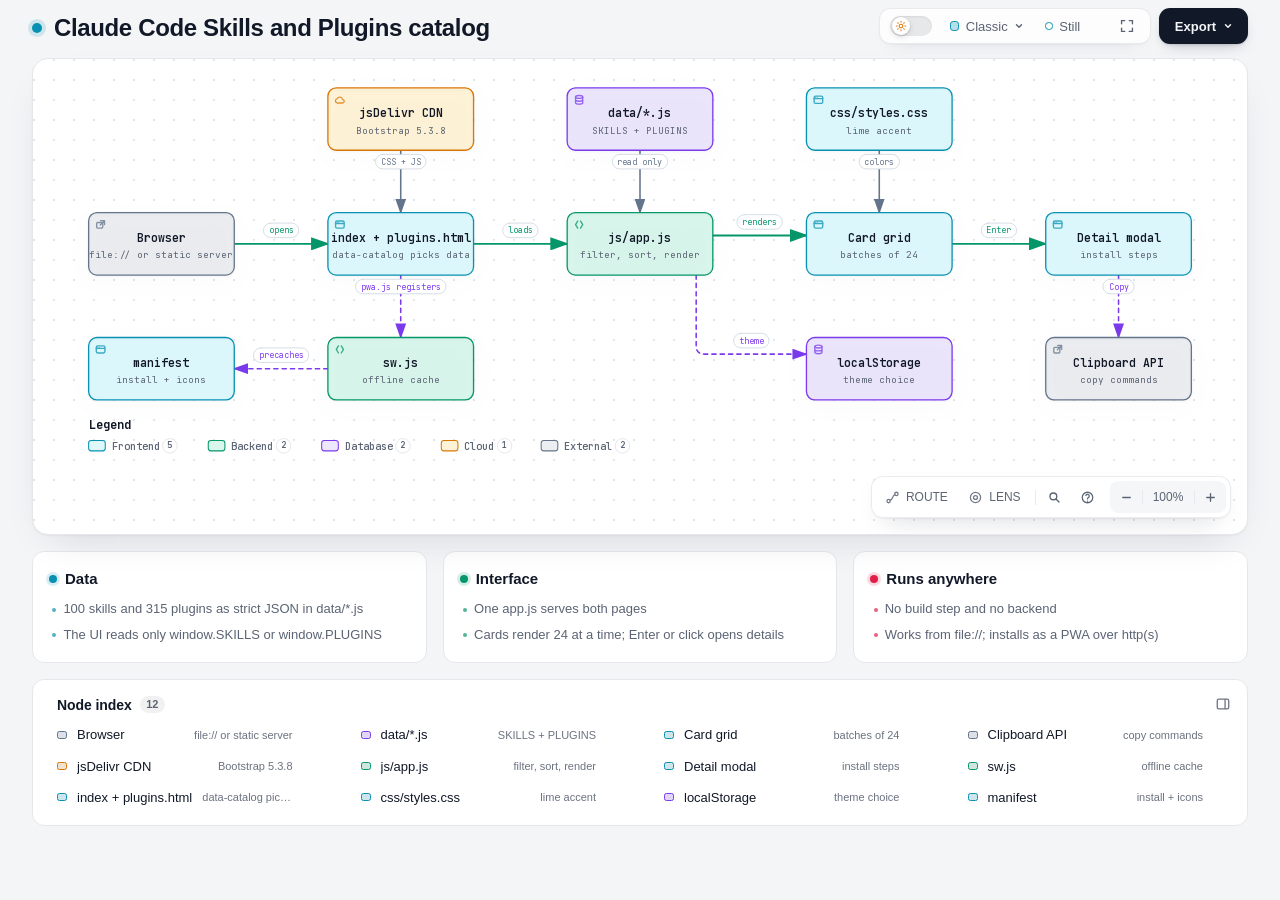
==== commit 2130cf66: "Set card rank to 1rem and update the architecture diagram - Rank number on cards is 1rem; the card n" ====
--- a/architecture-diagram.html
+++ b/architecture-diagram.html
@@ -5,7 +5,7 @@
   <meta name="viewport" content="width=device-width, initial-scale=1.0">
   <meta name="generator" content="archify 3.1.0">
   <meta name="archify-reader-contract" content="declared-wide-v1">
-  <title>Top 100 Claude Code Skills app Diagram</title>
+  <title>Claude Code Skills and Plugins catalog Diagram</title>
   <script>
     // Resolve the theme before first paint so light-preference users don't
     // see a dark flash. The toolbar script below re-applies with UI state.
@@ -5150,7 +5150,7 @@
            data-preset-badge-blueprint="BLUEPRINT / REV 01"
            data-preset-badge-editorial="EDITORIAL / FIELD NOTE">
         <div class="pulse-dot"></div>
-        <h1>Top 100 Claude Code Skills app</h1>
+        <h1>Claude Code Skills and Plugins catalog</h1>
       </div>
     </div>
 
@@ -5160,7 +5160,7 @@
     <div class="diagram-container" data-detail-level="read"
          data-preset-badge-editorial-plate="ARCHIFY / PLATE 04">
       <svg viewBox="0 0 1140 384" role="img" lang="en" aria-labelledby="archify-diagram-title archify-diagram-description" data-animation="trace" data-preset="classic" data-quality-profile="showcase" data-node-ui="" data-diagram-type="architecture" data-reader-fit="authored-height">
-        <title id="archify-diagram-title">Top 100 Claude Code Skills app</title>
+        <title id="archify-diagram-title">Claude Code Skills and Plugins catalog</title>
         <desc id="archify-diagram-description">An architecture diagram generated by Archify.</desc>
         <!-- Definitions -->
         <defs>
@@ -5226,8 +5226,8 @@
           <path data-edge-from="data" data-edge-to="app" data-edge-label="read only" data-edge-key="3" data-edge-id="read-data" data-composition-points="570,80;570,140" data-composition-crossover="halo" data-composition-independent="true" d="M 570 80 L 570 140" class="a-default" data-animate="edge" style="--step:3" stroke-width="1.5" marker-end="url(#arrowhead)"/>
         </g>
         <g data-graph-role="automatic-crossover" style="--step:4">
-          <path data-graph-role="automatic-crossover-underlay" d="M 640 170 L 730 170" fill="none" stroke="var(--mask)" stroke-width="5.8" stroke-linecap="round" stroke-linejoin="round" pointer-events="none"/>
-          <path data-edge-from="app" data-edge-to="grid" data-edge-label="renders" data-edge-key="4" data-edge-id="render-cards" data-composition-points="640,170;730,170" data-composition-crossover="halo" data-composition-independent="true" d="M 640 170 L 730 170" class="a-emphasis" data-animate="edge" style="--step:4" stroke-width="1.8" marker-end="url(#arrowhead-emphasis)"/>
+          <path data-graph-role="automatic-crossover-underlay" d="M 640 161.95 L 730 161.95" fill="none" stroke="var(--mask)" stroke-width="5.8" stroke-linecap="round" stroke-linejoin="round" pointer-events="none"/>
+          <path data-edge-from="app" data-edge-to="grid" data-edge-label="renders" data-edge-key="4" data-edge-id="render-cards" data-composition-points="640,161.95;730,161.95" data-composition-crossover="halo" data-composition-independent="true" d="M 640 161.95 L 730 161.95" class="a-emphasis" data-animate="edge" style="--step:4" stroke-width="1.8" marker-end="url(#arrowhead-emphasis)"/>
         </g>
         <g data-graph-role="automatic-crossover" style="--step:5">
           <path data-graph-role="automatic-crossover-underlay" d="M 800 80 L 800 140" fill="none" stroke="var(--mask)" stroke-width="5.5" stroke-linecap="round" stroke-linejoin="round" pointer-events="none"/>
@@ -5238,12 +5238,20 @@
           <path data-edge-from="grid" data-edge-to="modal" data-edge-label="Enter" data-edge-key="6" data-edge-id="open-modal" data-composition-points="870,170;960,170" data-composition-crossover="halo" data-composition-independent="true" d="M 870 170 L 960 170" class="a-emphasis" data-animate="edge" style="--step:6" stroke-width="1.8" marker-end="url(#arrowhead-emphasis)"/>
         </g>
         <g data-graph-role="automatic-crossover" style="--step:7">
-          <path data-graph-role="automatic-crossover-underlay" d="M 570 200 L 570 260" fill="none" stroke="var(--mask)" stroke-width="5.5" stroke-linecap="round" stroke-linejoin="round" pointer-events="none"/>
-          <path data-edge-from="app" data-edge-to="storage" data-edge-label="theme" data-edge-key="7" data-edge-id="save-theme" data-composition-points="570,200;570,260" data-composition-crossover="halo" data-composition-independent="true" d="M 570 200 L 570 260" class="a-dashed" data-animate="edge" style="--step:7" stroke-width="1.5" marker-end="url(#arrowhead-dashed)"/>
+          <path data-graph-role="automatic-crossover-underlay" d="M 624 200 L 624 268 Q 624 276 632 276 L 730 276" fill="none" stroke="var(--mask)" stroke-width="5.5" stroke-linecap="round" stroke-linejoin="round" pointer-events="none"/>
+          <path data-edge-from="app" data-edge-to="storage" data-edge-label="theme" data-edge-key="7" data-edge-id="save-theme" data-composition-points="624,200;624,276;730,276" data-composition-crossover="halo" data-composition-independent="true" d="M 624 200 L 624 268 Q 624 276 632 276 L 730 276" class="a-dashed" data-animate="edge" style="--step:7" stroke-width="1.5" marker-end="url(#arrowhead-dashed)"/>
         </g>
         <g data-graph-role="automatic-crossover" style="--step:8">
           <path data-graph-role="automatic-crossover-underlay" d="M 1030 200 L 1030 260" fill="none" stroke="var(--mask)" stroke-width="5.5" stroke-linecap="round" stroke-linejoin="round" pointer-events="none"/>
           <path data-edge-from="modal" data-edge-to="clipboard" data-edge-label="Copy" data-edge-key="8" data-edge-id="copy-command" data-composition-points="1030,200;1030,260" data-composition-crossover="halo" data-composition-independent="true" d="M 1030 200 L 1030 260" class="a-dashed" data-animate="edge" style="--step:8" stroke-width="1.5" marker-end="url(#arrowhead-dashed)"/>
+        </g>
+        <g data-graph-role="automatic-crossover" style="--step:9">
+          <path data-graph-role="automatic-crossover-underlay" d="M 340 200 L 340 260" fill="none" stroke="var(--mask)" stroke-width="5.5" stroke-linecap="round" stroke-linejoin="round" pointer-events="none"/>
+          <path data-edge-from="html" data-edge-to="sw" data-edge-label="pwa.js registers" data-edge-key="9" data-edge-id="register-sw" data-composition-points="340,200;340,260" data-composition-crossover="halo" data-composition-independent="true" d="M 340 200 L 340 260" class="a-dashed" data-animate="edge" style="--step:9" stroke-width="1.5" marker-end="url(#arrowhead-dashed)"/>
+        </g>
+        <g data-graph-role="automatic-crossover" style="--step:10">
+          <path data-graph-role="automatic-crossover-underlay" d="M 270 290 L 180 290" fill="none" stroke="var(--mask)" stroke-width="5.5" stroke-linecap="round" stroke-linejoin="round" pointer-events="none"/>
+          <path data-edge-from="sw" data-edge-to="manifest" data-edge-label="precaches" data-edge-key="10" data-edge-id="link-manifest" data-composition-points="270,290;180,290" data-composition-crossover="halo" data-composition-independent="true" d="M 270 290 L 180 290" class="a-dashed" data-animate="edge" style="--step:10" stroke-width="1.5" marker-end="url(#arrowhead-dashed)"/>
         </g>
 
         <!-- Components -->
@@ -5271,8 +5279,8 @@
         <text data-detail="fine" x="340" y="72" class="t-cloud" font-size="7" text-anchor="middle">SRI pinned</text>
         </g>
 
-        <g id="node-html" data-node-id="html" data-node-label="index.html" tabindex="0" role="button" aria-label="Focus index.html, markup + theme init, Architecture component" aria-pressed="false" data-node-kind="frontend" data-node-sublabel="markup + theme init" data-node-context="Architecture component">
-          <title>index.html · markup + theme init · Architecture component</title>
+        <g id="node-html" data-node-id="html" data-node-label="index + plugins.html" tabindex="0" role="button" aria-label="Focus index + plugins.html, data-catalog picks data, Architecture component" aria-pressed="false" data-node-kind="frontend" data-node-sublabel="data-catalog picks data" data-node-context="Architecture component">
+          <title>index + plugins.html · data-catalog picks data · Architecture component</title>
           <rect x="270" y="140" width="140" height="60" rx="8" class="c-mask"/>
           <rect x="270" y="140" width="140" height="60" rx="8" class="c-frontend" data-animate="node" style="--step:1" stroke-width="1.5"/>
           <g aria-hidden="true" data-semantic-sigil="frontend" class="semantic-sigil s-frontend" transform="translate(276 146) scale(0.6875)">
@@ -5281,21 +5289,21 @@
             <circle cx="4.1" cy="4.8" r=".7" class="sigil-fill"/>
             <circle cx="6.3" cy="4.8" r=".7" class="sigil-fill"/>
           </g>
-          <text data-node-label="" data-detail-anchor="" x="340" y="168" class="t-primary" font-size="11" font-weight="600" text-anchor="middle">index.html</text>
-        <text data-detail="context" x="340" y="184" class="t-muted" font-size="9" text-anchor="middle">markup + theme init</text>
+          <text data-node-label="" data-detail-anchor="" x="340" y="168" class="t-primary" font-size="11" font-weight="600" text-anchor="middle">index + plugins.html</text>
+        <text data-detail="context" x="340" y="184" class="t-muted" font-size="9" text-anchor="middle">data-catalog picks data</text>
         </g>
 
-        <g id="node-data" data-node-id="data" data-node-label="data/skills.js" tabindex="0" role="button" aria-label="Focus data/skills.js, window.SKILLS, Architecture component" aria-pressed="false" data-node-kind="database" data-node-sublabel="window.SKILLS" data-node-tag="100 entries" data-node-context="Architecture component">
-          <title>data/skills.js · window.SKILLS · Architecture component · 100 entries</title>
+        <g id="node-data" data-node-id="data" data-node-label="data/*.js" tabindex="0" role="button" aria-label="Focus data/*.js, SKILLS + PLUGINS, Architecture component" aria-pressed="false" data-node-kind="database" data-node-sublabel="SKILLS + PLUGINS" data-node-tag="100 + 315" data-node-context="Architecture component">
+          <title>data/*.js · SKILLS + PLUGINS · Architecture component · 100 + 315</title>
           <rect x="500" y="20" width="140" height="60" rx="8" class="c-mask"/>
           <rect x="500" y="20" width="140" height="60" rx="8" class="c-database" data-animate="node" style="--step:3" stroke-width="1.5"/>
           <g aria-hidden="true" data-semantic-sigil="database" class="semantic-sigil s-database" transform="translate(506 26) scale(0.6875)">
             <ellipse cx="8" cy="4" rx="5" ry="2"/>
             <path d="M3 4v8c0 1.1 2.2 2 5 2s5-.9 5-2V4M3 8c0 1.1 2.2 2 5 2s5-.9 5-2"/>
           </g>
-          <text data-node-label="" data-detail-anchor="" x="570" y="48" class="t-primary" font-size="11" font-weight="600" text-anchor="middle">data/skills.js</text>
-        <text data-detail="context" x="570" y="64" class="t-muted" font-size="9" text-anchor="middle">window.SKILLS</text>
-        <text data-detail="fine" x="570" y="72" class="t-database" font-size="7" text-anchor="middle">100 entries</text>
+          <text data-node-label="" data-detail-anchor="" x="570" y="48" class="t-primary" font-size="11" font-weight="600" text-anchor="middle">data/*.js</text>
+        <text data-detail="context" x="570" y="64" class="t-muted" font-size="9" text-anchor="middle">SKILLS + PLUGINS</text>
+        <text data-detail="fine" x="570" y="72" class="t-database" font-size="7" text-anchor="middle">100 + 315</text>
         </g>
 
         <g id="node-app" data-node-id="app" data-node-label="js/app.js" tabindex="0" role="button" aria-label="Focus js/app.js, filter, sort, render, Architecture component" aria-pressed="false" data-node-kind="backend" data-node-sublabel="filter, sort, render" data-node-context="Architecture component">
@@ -5353,14 +5361,14 @@
 
         <g id="node-storage" data-node-id="storage" data-node-label="localStorage" tabindex="0" role="button" aria-label="Focus localStorage, theme choice, Architecture component" aria-pressed="false" data-node-kind="database" data-node-sublabel="theme choice" data-node-context="Architecture component">
           <title>localStorage · theme choice · Architecture component</title>
-          <rect x="500" y="260" width="140" height="60" rx="8" class="c-mask"/>
-          <rect x="500" y="260" width="140" height="60" rx="8" class="c-database" data-animate="node" style="--step:8" stroke-width="1.5"/>
-          <g aria-hidden="true" data-semantic-sigil="database" class="semantic-sigil s-database" transform="translate(506 266) scale(0.6875)">
+          <rect x="730" y="260" width="140" height="60" rx="8" class="c-mask"/>
+          <rect x="730" y="260" width="140" height="60" rx="8" class="c-database" data-animate="node" style="--step:8" stroke-width="1.5"/>
+          <g aria-hidden="true" data-semantic-sigil="database" class="semantic-sigil s-database" transform="translate(736 266) scale(0.6875)">
             <ellipse cx="8" cy="4" rx="5" ry="2"/>
             <path d="M3 4v8c0 1.1 2.2 2 5 2s5-.9 5-2V4M3 8c0 1.1 2.2 2 5 2s5-.9 5-2"/>
           </g>
-          <text data-node-label="" data-detail-anchor="" x="570" y="288" class="t-primary" font-size="11" font-weight="600" text-anchor="middle">localStorage</text>
-        <text data-detail="context" x="570" y="304" class="t-muted" font-size="9" text-anchor="middle">theme choice</text>
+          <text data-node-label="" data-detail-anchor="" x="800" y="288" class="t-primary" font-size="11" font-weight="600" text-anchor="middle">localStorage</text>
+        <text data-detail="context" x="800" y="304" class="t-muted" font-size="9" text-anchor="middle">theme choice</text>
         </g>
 
         <g id="node-clipboard" data-node-id="clipboard" data-node-label="Clipboard API" tabindex="0" role="button" aria-label="Focus Clipboard API, copy commands, Architecture component" aria-pressed="false" data-node-kind="external" data-node-sublabel="copy commands" data-node-context="Architecture component">
@@ -5373,6 +5381,32 @@
           </g>
           <text data-node-label="" data-detail-anchor="" x="1030" y="288" class="t-primary" font-size="11" font-weight="600" text-anchor="middle">Clipboard API</text>
         <text data-detail="context" x="1030" y="304" class="t-muted" font-size="9" text-anchor="middle">copy commands</text>
+        </g>
+
+        <g id="node-sw" data-node-id="sw" data-node-label="sw.js" tabindex="0" role="button" aria-label="Focus sw.js, offline cache, Architecture component" aria-pressed="false" data-node-kind="backend" data-node-sublabel="offline cache" data-node-tag="http(s) only" data-node-context="Architecture component">
+          <title>sw.js · offline cache · Architecture component · http(s) only</title>
+          <rect x="270" y="260" width="140" height="60" rx="8" class="c-mask"/>
+          <rect x="270" y="260" width="140" height="60" rx="8" class="c-backend" data-animate="node" style="--step:10" stroke-width="1.5"/>
+          <g aria-hidden="true" data-semantic-sigil="backend" class="semantic-sigil s-backend" transform="translate(276 266) scale(0.6875)">
+            <path d="M6 3 3 8l3 5M10 3l3 5-3 5"/>
+          </g>
+          <text data-node-label="" data-detail-anchor="" x="340" y="288" class="t-primary" font-size="11" font-weight="600" text-anchor="middle">sw.js</text>
+        <text data-detail="context" x="340" y="304" class="t-muted" font-size="9" text-anchor="middle">offline cache</text>
+        <text data-detail="fine" x="340" y="312" class="t-backend" font-size="7" text-anchor="middle">http(s) only</text>
+        </g>
+
+        <g id="node-manifest" data-node-id="manifest" data-node-label="manifest" tabindex="0" role="button" aria-label="Focus manifest, install + icons, Architecture component" aria-pressed="false" data-node-kind="frontend" data-node-sublabel="install + icons" data-node-context="Architecture component">
+          <title>manifest · install + icons · Architecture component</title>
+          <rect x="40" y="260" width="140" height="60" rx="8" class="c-mask"/>
+          <rect x="40" y="260" width="140" height="60" rx="8" class="c-frontend" data-animate="node" style="--step:11" stroke-width="1.5"/>
+          <g aria-hidden="true" data-semantic-sigil="frontend" class="semantic-sigil s-frontend" transform="translate(46 266) scale(0.6875)">
+            <rect x="2" y="3" width="12" height="10" rx="2"/>
+            <path d="M2 6.5h12"/>
+            <circle cx="4.1" cy="4.8" r=".7" class="sigil-fill"/>
+            <circle cx="6.3" cy="4.8" r=".7" class="sigil-fill"/>
+          </g>
+          <text data-node-label="" data-detail-anchor="" x="110" y="288" class="t-primary" font-size="11" font-weight="600" text-anchor="middle">manifest</text>
+        <text data-detail="context" x="110" y="304" class="t-muted" font-size="9" text-anchor="middle">install + icons</text>
         </g>
 
         <!-- Connection labels -->
@@ -5393,8 +5427,8 @@
           <text x="570" y="94" class="t-edge-default" font-size="8" text-anchor="middle">read only</text>
         </g>
         <g data-detail="context" data-edge-from="app" data-edge-to="grid" data-edge-label="renders" data-edge-key="4" data-edge-id="render-cards">
-          <rect x="663.2" y="150" width="43.6" height="14" rx="3" class="c-mask"/>
-          <text x="685" y="160" class="t-edge-emphasis" font-size="8" text-anchor="middle">renders</text>
+          <rect x="663.2" y="141.95" width="43.6" height="14" rx="3" class="c-mask"/>
+          <text x="685" y="151.95" class="t-edge-emphasis" font-size="8" text-anchor="middle">renders</text>
         </g>
         <g data-detail="context" data-edge-from="css" data-edge-to="grid" data-edge-label="colors" data-edge-key="5" data-edge-id="category-colors">
           <rect x="780.6" y="84" width="38.8" height="14" rx="3" class="c-mask"/>
@@ -5405,12 +5439,20 @@
           <text x="915" y="160" class="t-edge-emphasis" font-size="8" text-anchor="middle">Enter</text>
         </g>
         <g data-detail="context" data-edge-from="app" data-edge-to="storage" data-edge-label="theme" data-edge-key="7" data-edge-id="save-theme">
-          <rect x="553" y="204" width="34" height="14" rx="3" class="c-mask"/>
-          <text x="570" y="214" class="t-edge-dashed" font-size="8" text-anchor="middle">theme</text>
+          <rect x="660" y="256" width="34" height="14" rx="3" class="c-mask"/>
+          <text x="677" y="266" class="t-edge-dashed" font-size="8" text-anchor="middle">theme</text>
         </g>
         <g data-detail="context" data-edge-from="modal" data-edge-to="clipboard" data-edge-label="Copy" data-edge-key="8" data-edge-id="copy-command">
           <rect x="1015" y="204" width="30" height="14" rx="3" class="c-mask"/>
           <text x="1030" y="214" class="t-edge-dashed" font-size="8" text-anchor="middle">Copy</text>
+        </g>
+        <g data-detail="context" data-edge-from="html" data-edge-to="sw" data-edge-label="pwa.js registers" data-edge-key="9" data-edge-id="register-sw">
+          <rect x="296.6" y="204" width="86.8" height="14" rx="3" class="c-mask"/>
+          <text x="340" y="214" class="t-edge-dashed" font-size="8" text-anchor="middle">pwa.js registers</text>
+        </g>
+        <g data-detail="context" data-edge-from="sw" data-edge-to="manifest" data-edge-label="precaches" data-edge-key="10" data-edge-id="link-manifest">
+          <rect x="198.4" y="270" width="53.199999999999996" height="14" rx="3" class="c-mask"/>
+          <text x="225" y="280" class="t-edge-dashed" font-size="8" text-anchor="middle">precaches</text>
         </g>
 
         <!-- Boundary labels (foreground masks keep routes out of titles) -->
@@ -5623,8 +5665,8 @@
           <h3>Data</h3>
         </div>
         <ul>
-          <li>All 100 skills live in data/skills.js as strict JSON</li>
-          <li>The UI reads only window.SKILLS</li>
+          <li>100 skills and 315 plugins as strict JSON in data/*.js</li>
+          <li>The UI reads only window.SKILLS or window.PLUGINS</li>
         </ul>
       </div>
 
@@ -5634,7 +5676,7 @@
           <h3>Interface</h3>
         </div>
         <ul>
-          <li>Search, category, verified and sort filters</li>
+          <li>One app.js serves both pages</li>
           <li>Cards render 24 at a time; Enter or click opens details</li>
         </ul>
       </div>
@@ -5646,7 +5688,7 @@
         </div>
         <ul>
           <li>No build step and no backend</li>
-          <li>Works from file:// or any static server</li>
+          <li>Works from file://; installs as a PWA over http(s)</li>
         </ul>
       </div>
     </div>
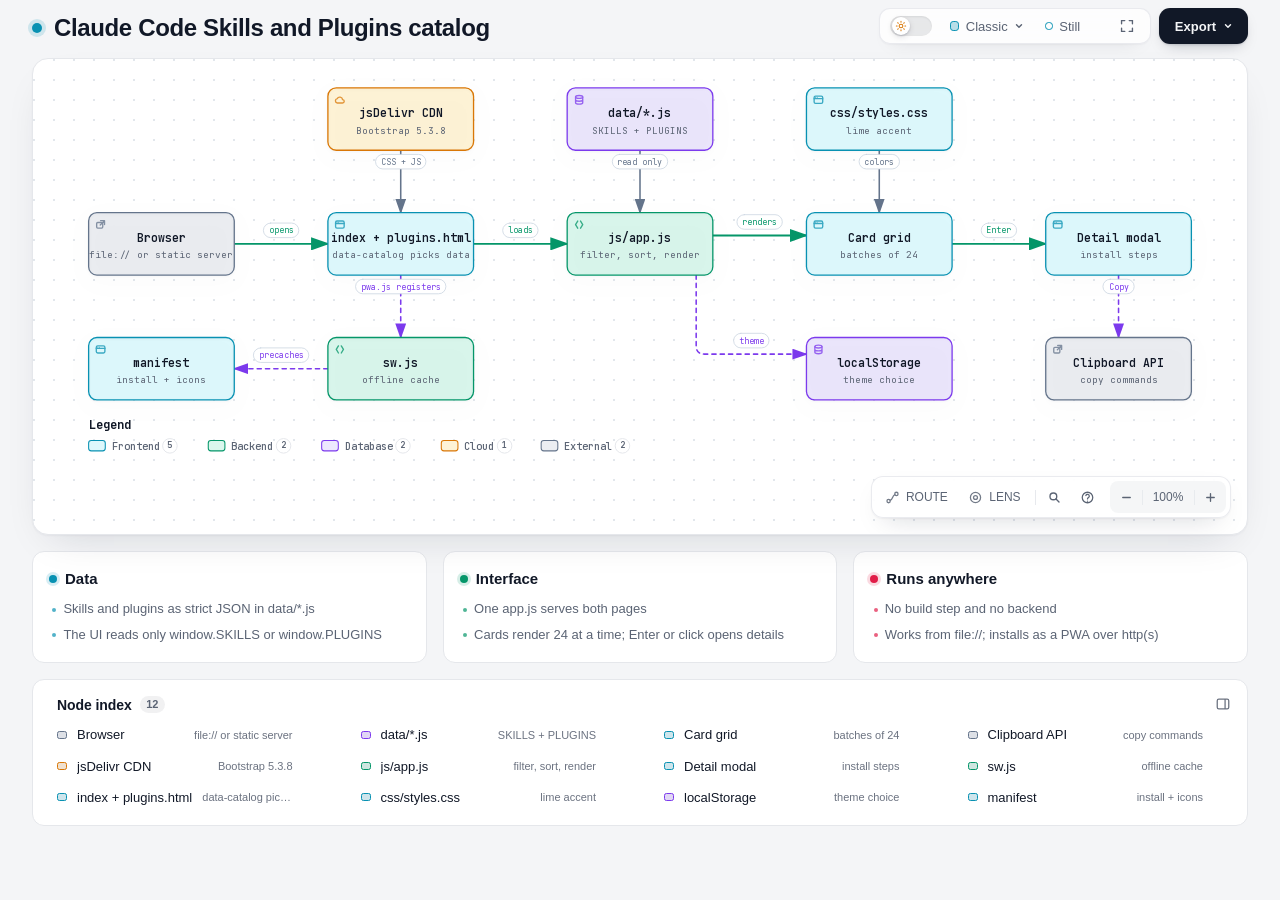
==== commit 2c2eeb62: "Add 400 verified skills, an Anthropic Official option, and drop hardcoded counts - data/skills.js: a" ====
--- a/architecture-diagram.html
+++ b/architecture-diagram.html
@@ -5293,8 +5293,8 @@
         <text data-detail="context" x="340" y="184" class="t-muted" font-size="9" text-anchor="middle">data-catalog picks data</text>
         </g>
 
-        <g id="node-data" data-node-id="data" data-node-label="data/*.js" tabindex="0" role="button" aria-label="Focus data/*.js, SKILLS + PLUGINS, Architecture component" aria-pressed="false" data-node-kind="database" data-node-sublabel="SKILLS + PLUGINS" data-node-tag="100 + 315" data-node-context="Architecture component">
-          <title>data/*.js · SKILLS + PLUGINS · Architecture component · 100 + 315</title>
+        <g id="node-data" data-node-id="data" data-node-label="data/*.js" tabindex="0" role="button" aria-label="Focus data/*.js, SKILLS + PLUGINS, Architecture component" aria-pressed="false" data-node-kind="database" data-node-sublabel="SKILLS + PLUGINS" data-node-tag="strict JSON" data-node-context="Architecture component">
+          <title>data/*.js · SKILLS + PLUGINS · Architecture component · strict JSON</title>
           <rect x="500" y="20" width="140" height="60" rx="8" class="c-mask"/>
           <rect x="500" y="20" width="140" height="60" rx="8" class="c-database" data-animate="node" style="--step:3" stroke-width="1.5"/>
           <g aria-hidden="true" data-semantic-sigil="database" class="semantic-sigil s-database" transform="translate(506 26) scale(0.6875)">
@@ -5303,7 +5303,7 @@
           </g>
           <text data-node-label="" data-detail-anchor="" x="570" y="48" class="t-primary" font-size="11" font-weight="600" text-anchor="middle">data/*.js</text>
         <text data-detail="context" x="570" y="64" class="t-muted" font-size="9" text-anchor="middle">SKILLS + PLUGINS</text>
-        <text data-detail="fine" x="570" y="72" class="t-database" font-size="7" text-anchor="middle">100 + 315</text>
+        <text data-detail="fine" x="570" y="72" class="t-database" font-size="7" text-anchor="middle">strict JSON</text>
         </g>
 
         <g id="node-app" data-node-id="app" data-node-label="js/app.js" tabindex="0" role="button" aria-label="Focus js/app.js, filter, sort, render, Architecture component" aria-pressed="false" data-node-kind="backend" data-node-sublabel="filter, sort, render" data-node-context="Architecture component">
@@ -5665,7 +5665,7 @@
           <h3>Data</h3>
         </div>
         <ul>
-          <li>100 skills and 315 plugins as strict JSON in data/*.js</li>
+          <li>Skills and plugins as strict JSON in data/*.js</li>
           <li>The UI reads only window.SKILLS or window.PLUGINS</li>
         </ul>
       </div>
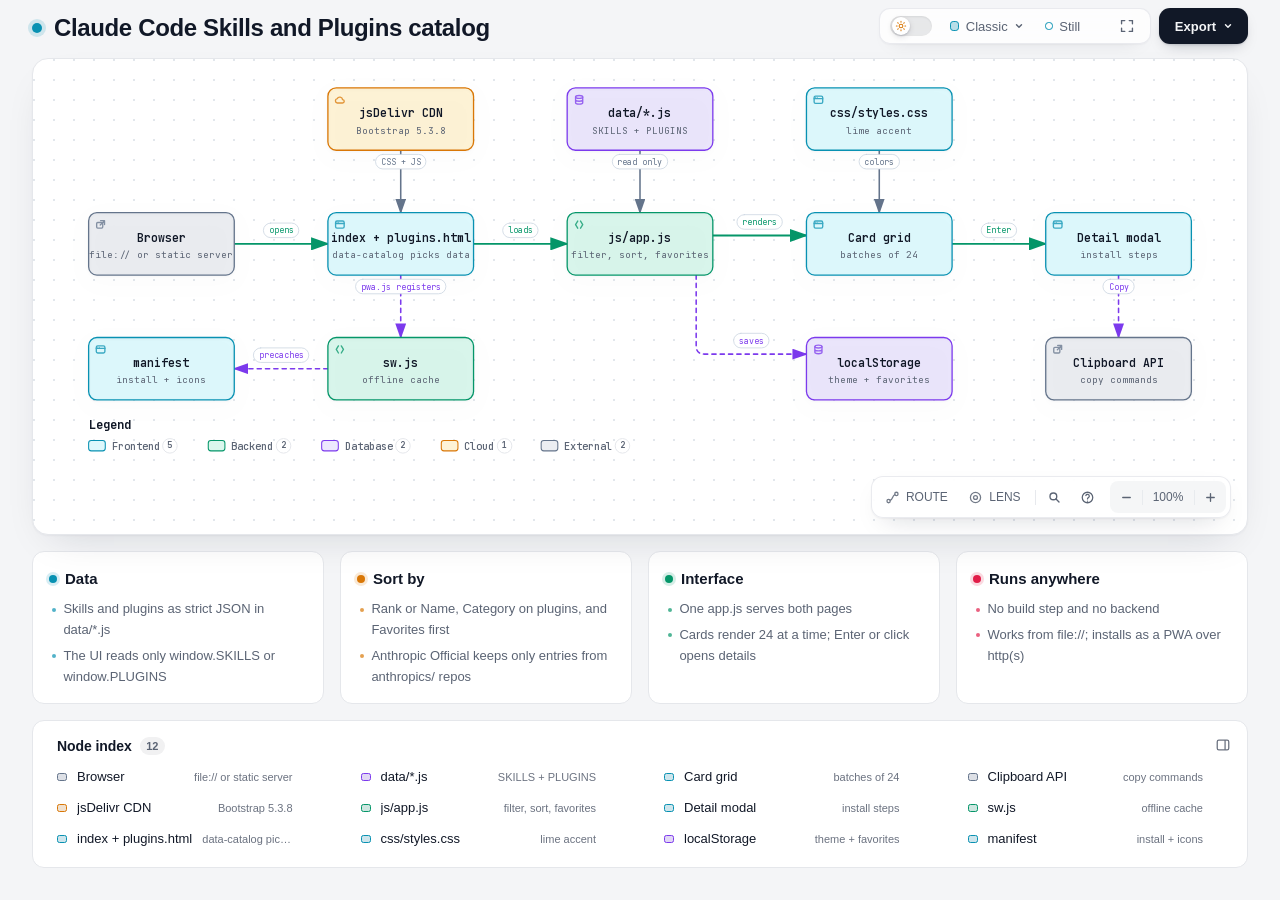
==== commit a75a0f0b: "Update the architecture diagram and README for favorites and the second batch - Diagram: app.js hand" ====
--- a/architecture-diagram.html
+++ b/architecture-diagram.html
@@ -5239,7 +5239,7 @@
         </g>
         <g data-graph-role="automatic-crossover" style="--step:7">
           <path data-graph-role="automatic-crossover-underlay" d="M 624 200 L 624 268 Q 624 276 632 276 L 730 276" fill="none" stroke="var(--mask)" stroke-width="5.5" stroke-linecap="round" stroke-linejoin="round" pointer-events="none"/>
-          <path data-edge-from="app" data-edge-to="storage" data-edge-label="theme" data-edge-key="7" data-edge-id="save-theme" data-composition-points="624,200;624,276;730,276" data-composition-crossover="halo" data-composition-independent="true" d="M 624 200 L 624 268 Q 624 276 632 276 L 730 276" class="a-dashed" data-animate="edge" style="--step:7" stroke-width="1.5" marker-end="url(#arrowhead-dashed)"/>
+          <path data-edge-from="app" data-edge-to="storage" data-edge-label="saves" data-edge-key="7" data-edge-id="save-prefs" data-composition-points="624,200;624,276;730,276" data-composition-crossover="halo" data-composition-independent="true" d="M 624 200 L 624 268 Q 624 276 632 276 L 730 276" class="a-dashed" data-animate="edge" style="--step:7" stroke-width="1.5" marker-end="url(#arrowhead-dashed)"/>
         </g>
         <g data-graph-role="automatic-crossover" style="--step:8">
           <path data-graph-role="automatic-crossover-underlay" d="M 1030 200 L 1030 260" fill="none" stroke="var(--mask)" stroke-width="5.5" stroke-linecap="round" stroke-linejoin="round" pointer-events="none"/>
@@ -5306,15 +5306,15 @@
         <text data-detail="fine" x="570" y="72" class="t-database" font-size="7" text-anchor="middle">strict JSON</text>
         </g>
 
-        <g id="node-app" data-node-id="app" data-node-label="js/app.js" tabindex="0" role="button" aria-label="Focus js/app.js, filter, sort, render, Architecture component" aria-pressed="false" data-node-kind="backend" data-node-sublabel="filter, sort, render" data-node-context="Architecture component">
-          <title>js/app.js · filter, sort, render · Architecture component</title>
+        <g id="node-app" data-node-id="app" data-node-label="js/app.js" tabindex="0" role="button" aria-label="Focus js/app.js, filter, sort, favorites, Architecture component" aria-pressed="false" data-node-kind="backend" data-node-sublabel="filter, sort, favorites" data-node-context="Architecture component">
+          <title>js/app.js · filter, sort, favorites · Architecture component</title>
           <rect x="500" y="140" width="140" height="60" rx="8" class="c-mask"/>
           <rect x="500" y="140" width="140" height="60" rx="8" class="c-backend" data-animate="node" style="--step:3" stroke-width="1.5"/>
           <g aria-hidden="true" data-semantic-sigil="backend" class="semantic-sigil s-backend" transform="translate(506 146) scale(0.6875)">
             <path d="M6 3 3 8l3 5M10 3l3 5-3 5"/>
           </g>
           <text data-node-label="" data-detail-anchor="" x="570" y="168" class="t-primary" font-size="11" font-weight="600" text-anchor="middle">js/app.js</text>
-        <text data-detail="context" x="570" y="184" class="t-muted" font-size="9" text-anchor="middle">filter, sort, render</text>
+        <text data-detail="context" x="570" y="184" class="t-muted" font-size="9" text-anchor="middle">filter, sort, favorites</text>
         </g>
 
         <g id="node-css" data-node-id="css" data-node-label="css/styles.css" tabindex="0" role="button" aria-label="Focus css/styles.css, lime accent, Architecture component" aria-pressed="false" data-node-kind="frontend" data-node-sublabel="lime accent" data-node-context="Architecture component">
@@ -5359,8 +5359,8 @@
         <text data-detail="context" x="1030" y="184" class="t-muted" font-size="9" text-anchor="middle">install steps</text>
         </g>
 
-        <g id="node-storage" data-node-id="storage" data-node-label="localStorage" tabindex="0" role="button" aria-label="Focus localStorage, theme choice, Architecture component" aria-pressed="false" data-node-kind="database" data-node-sublabel="theme choice" data-node-context="Architecture component">
-          <title>localStorage · theme choice · Architecture component</title>
+        <g id="node-storage" data-node-id="storage" data-node-label="localStorage" tabindex="0" role="button" aria-label="Focus localStorage, theme + favorites, Architecture component" aria-pressed="false" data-node-kind="database" data-node-sublabel="theme + favorites" data-node-context="Architecture component">
+          <title>localStorage · theme + favorites · Architecture component</title>
           <rect x="730" y="260" width="140" height="60" rx="8" class="c-mask"/>
           <rect x="730" y="260" width="140" height="60" rx="8" class="c-database" data-animate="node" style="--step:8" stroke-width="1.5"/>
           <g aria-hidden="true" data-semantic-sigil="database" class="semantic-sigil s-database" transform="translate(736 266) scale(0.6875)">
@@ -5368,7 +5368,7 @@
             <path d="M3 4v8c0 1.1 2.2 2 5 2s5-.9 5-2V4M3 8c0 1.1 2.2 2 5 2s5-.9 5-2"/>
           </g>
           <text data-node-label="" data-detail-anchor="" x="800" y="288" class="t-primary" font-size="11" font-weight="600" text-anchor="middle">localStorage</text>
-        <text data-detail="context" x="800" y="304" class="t-muted" font-size="9" text-anchor="middle">theme choice</text>
+        <text data-detail="context" x="800" y="304" class="t-muted" font-size="9" text-anchor="middle">theme + favorites</text>
         </g>
 
         <g id="node-clipboard" data-node-id="clipboard" data-node-label="Clipboard API" tabindex="0" role="button" aria-label="Focus Clipboard API, copy commands, Architecture component" aria-pressed="false" data-node-kind="external" data-node-sublabel="copy commands" data-node-context="Architecture component">
@@ -5438,9 +5438,9 @@
           <rect x="898" y="150" width="34" height="14" rx="3" class="c-mask"/>
           <text x="915" y="160" class="t-edge-emphasis" font-size="8" text-anchor="middle">Enter</text>
         </g>
-        <g data-detail="context" data-edge-from="app" data-edge-to="storage" data-edge-label="theme" data-edge-key="7" data-edge-id="save-theme">
+        <g data-detail="context" data-edge-from="app" data-edge-to="storage" data-edge-label="saves" data-edge-key="7" data-edge-id="save-prefs">
           <rect x="660" y="256" width="34" height="14" rx="3" class="c-mask"/>
-          <text x="677" y="266" class="t-edge-dashed" font-size="8" text-anchor="middle">theme</text>
+          <text x="677" y="266" class="t-edge-dashed" font-size="8" text-anchor="middle">saves</text>
         </g>
         <g data-detail="context" data-edge-from="modal" data-edge-to="clipboard" data-edge-label="Copy" data-edge-key="8" data-edge-id="copy-command">
           <rect x="1015" y="204" width="30" height="14" rx="3" class="c-mask"/>
@@ -5672,6 +5672,17 @@
 
       <div class="card">
         <div class="card-header">
+          <div class="card-dot amber"></div>
+          <h3>Sort by</h3>
+        </div>
+        <ul>
+          <li>Rank or Name, Category on plugins, and Favorites first</li>
+          <li>Anthropic Official keeps only entries from anthropics/ repos</li>
+        </ul>
+      </div>
+
+      <div class="card">
+        <div class="card-header">
           <div class="card-dot emerald"></div>
           <h3>Interface</h3>
         </div>
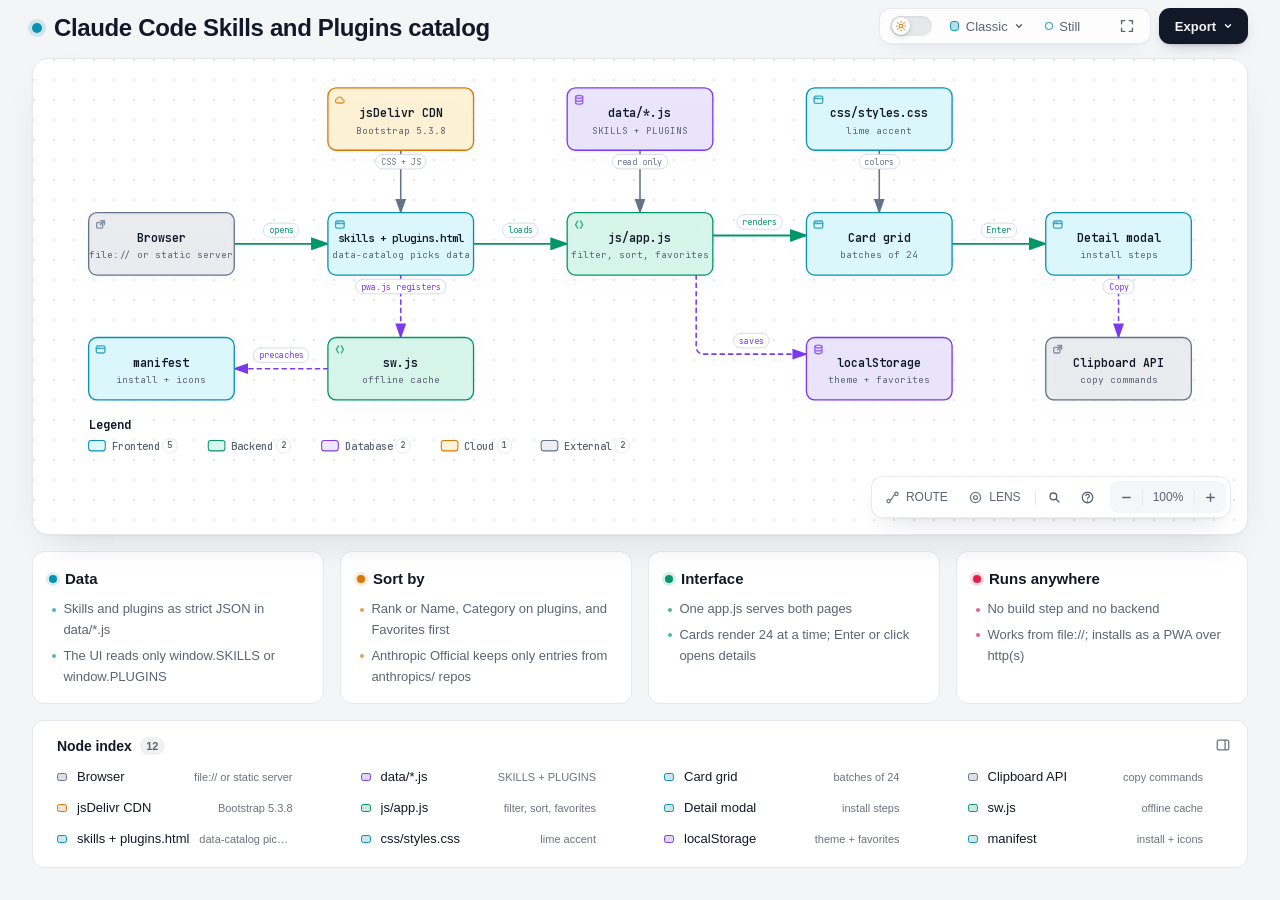
==== commit 4902d208: "Add a Site Architecture nav link and label the diagram's pages as skills - Both pages link to archit" ====
--- a/architecture-diagram.html
+++ b/architecture-diagram.html
@@ -5279,8 +5279,8 @@
         <text data-detail="fine" x="340" y="72" class="t-cloud" font-size="7" text-anchor="middle">SRI pinned</text>
         </g>
 
-        <g id="node-html" data-node-id="html" data-node-label="index + plugins.html" tabindex="0" role="button" aria-label="Focus index + plugins.html, data-catalog picks data, Architecture component" aria-pressed="false" data-node-kind="frontend" data-node-sublabel="data-catalog picks data" data-node-context="Architecture component">
-          <title>index + plugins.html · data-catalog picks data · Architecture component</title>
+        <g id="node-html" data-node-id="html" data-node-label="skills + plugins.html" tabindex="0" role="button" aria-label="Focus skills + plugins.html, data-catalog picks data, Architecture component" aria-pressed="false" data-node-kind="frontend" data-node-sublabel="data-catalog picks data" data-node-context="Architecture component">
+          <title>skills + plugins.html · data-catalog picks data · Architecture component</title>
           <rect x="270" y="140" width="140" height="60" rx="8" class="c-mask"/>
           <rect x="270" y="140" width="140" height="60" rx="8" class="c-frontend" data-animate="node" style="--step:1" stroke-width="1.5"/>
           <g aria-hidden="true" data-semantic-sigil="frontend" class="semantic-sigil s-frontend" transform="translate(276 146) scale(0.6875)">
@@ -5289,7 +5289,7 @@
             <circle cx="4.1" cy="4.8" r=".7" class="sigil-fill"/>
             <circle cx="6.3" cy="4.8" r=".7" class="sigil-fill"/>
           </g>
-          <text data-node-label="" data-detail-anchor="" x="340" y="168" class="t-primary" font-size="11" font-weight="600" text-anchor="middle">index + plugins.html</text>
+          <text data-node-label="" data-detail-anchor="" x="340" y="168" class="t-primary" font-size="10.4" font-weight="600" text-anchor="middle">skills + plugins.html</text>
         <text data-detail="context" x="340" y="184" class="t-muted" font-size="9" text-anchor="middle">data-catalog picks data</text>
         </g>
 
